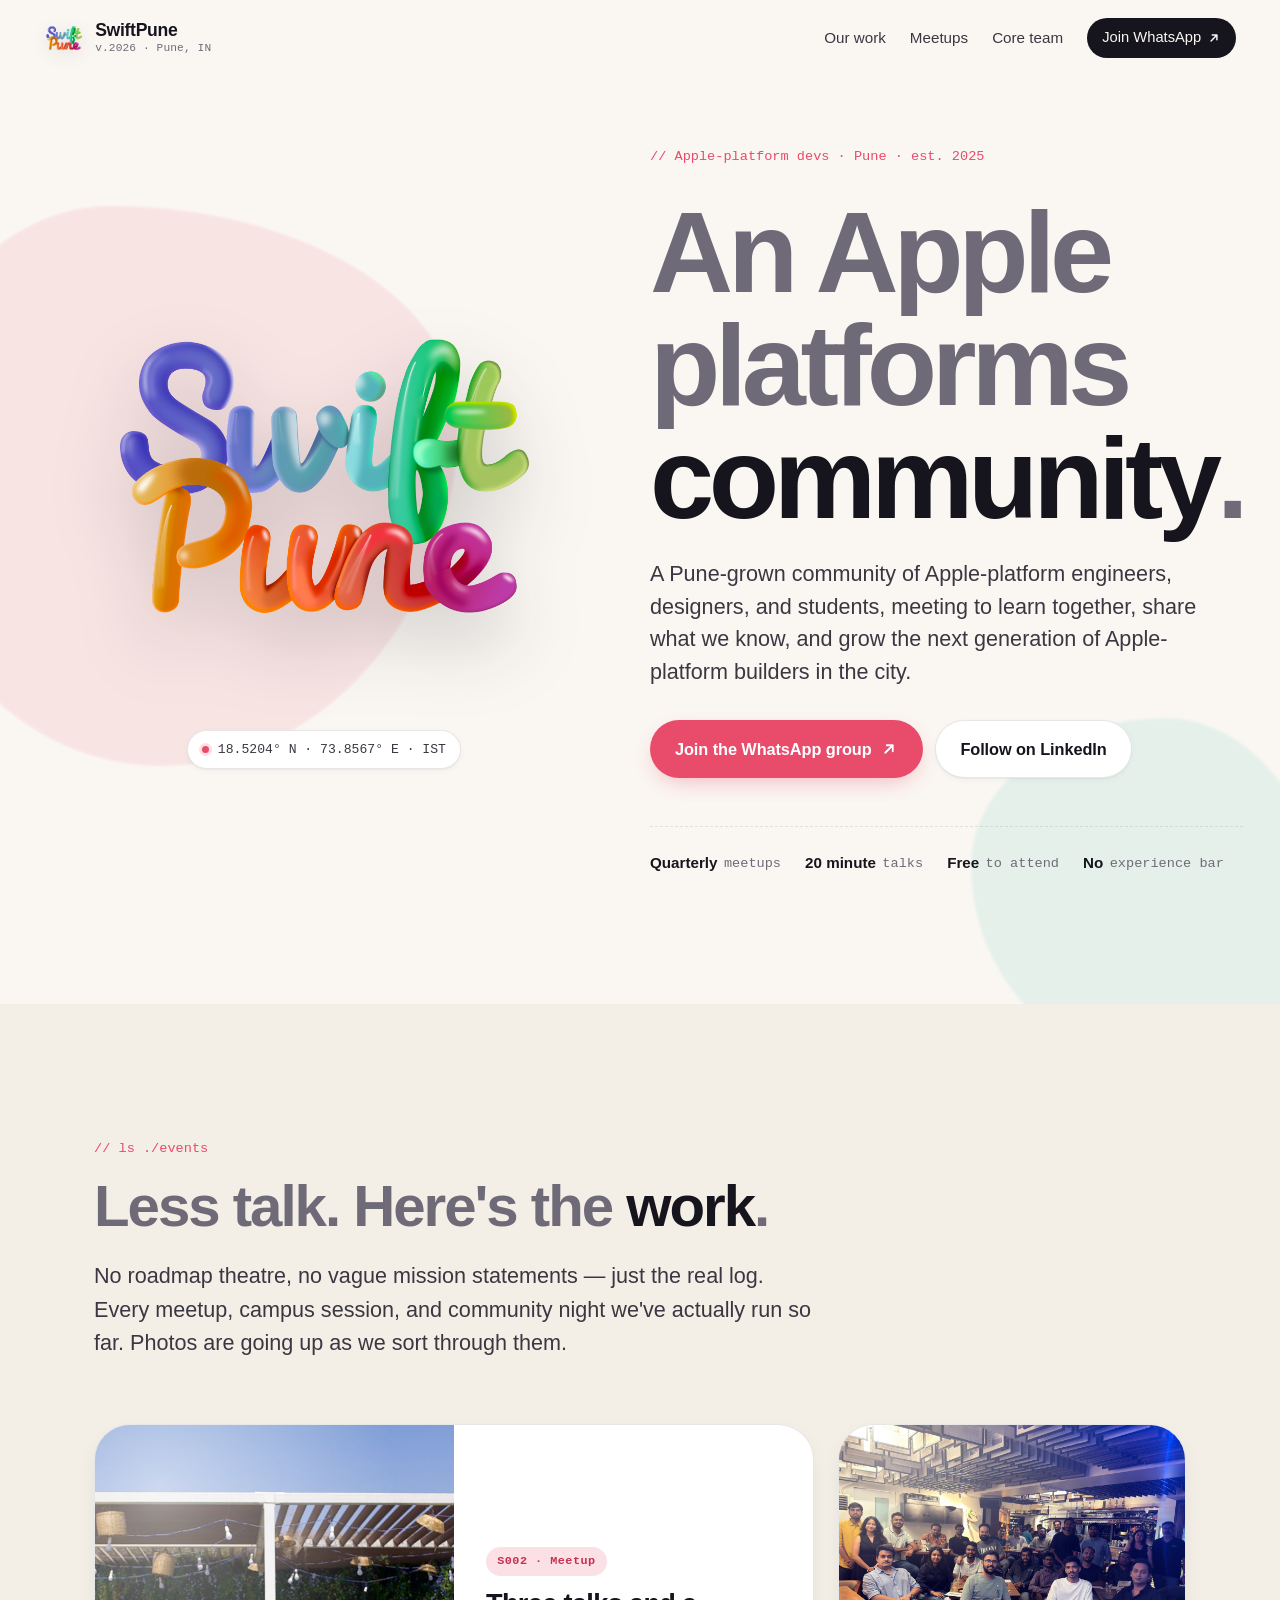
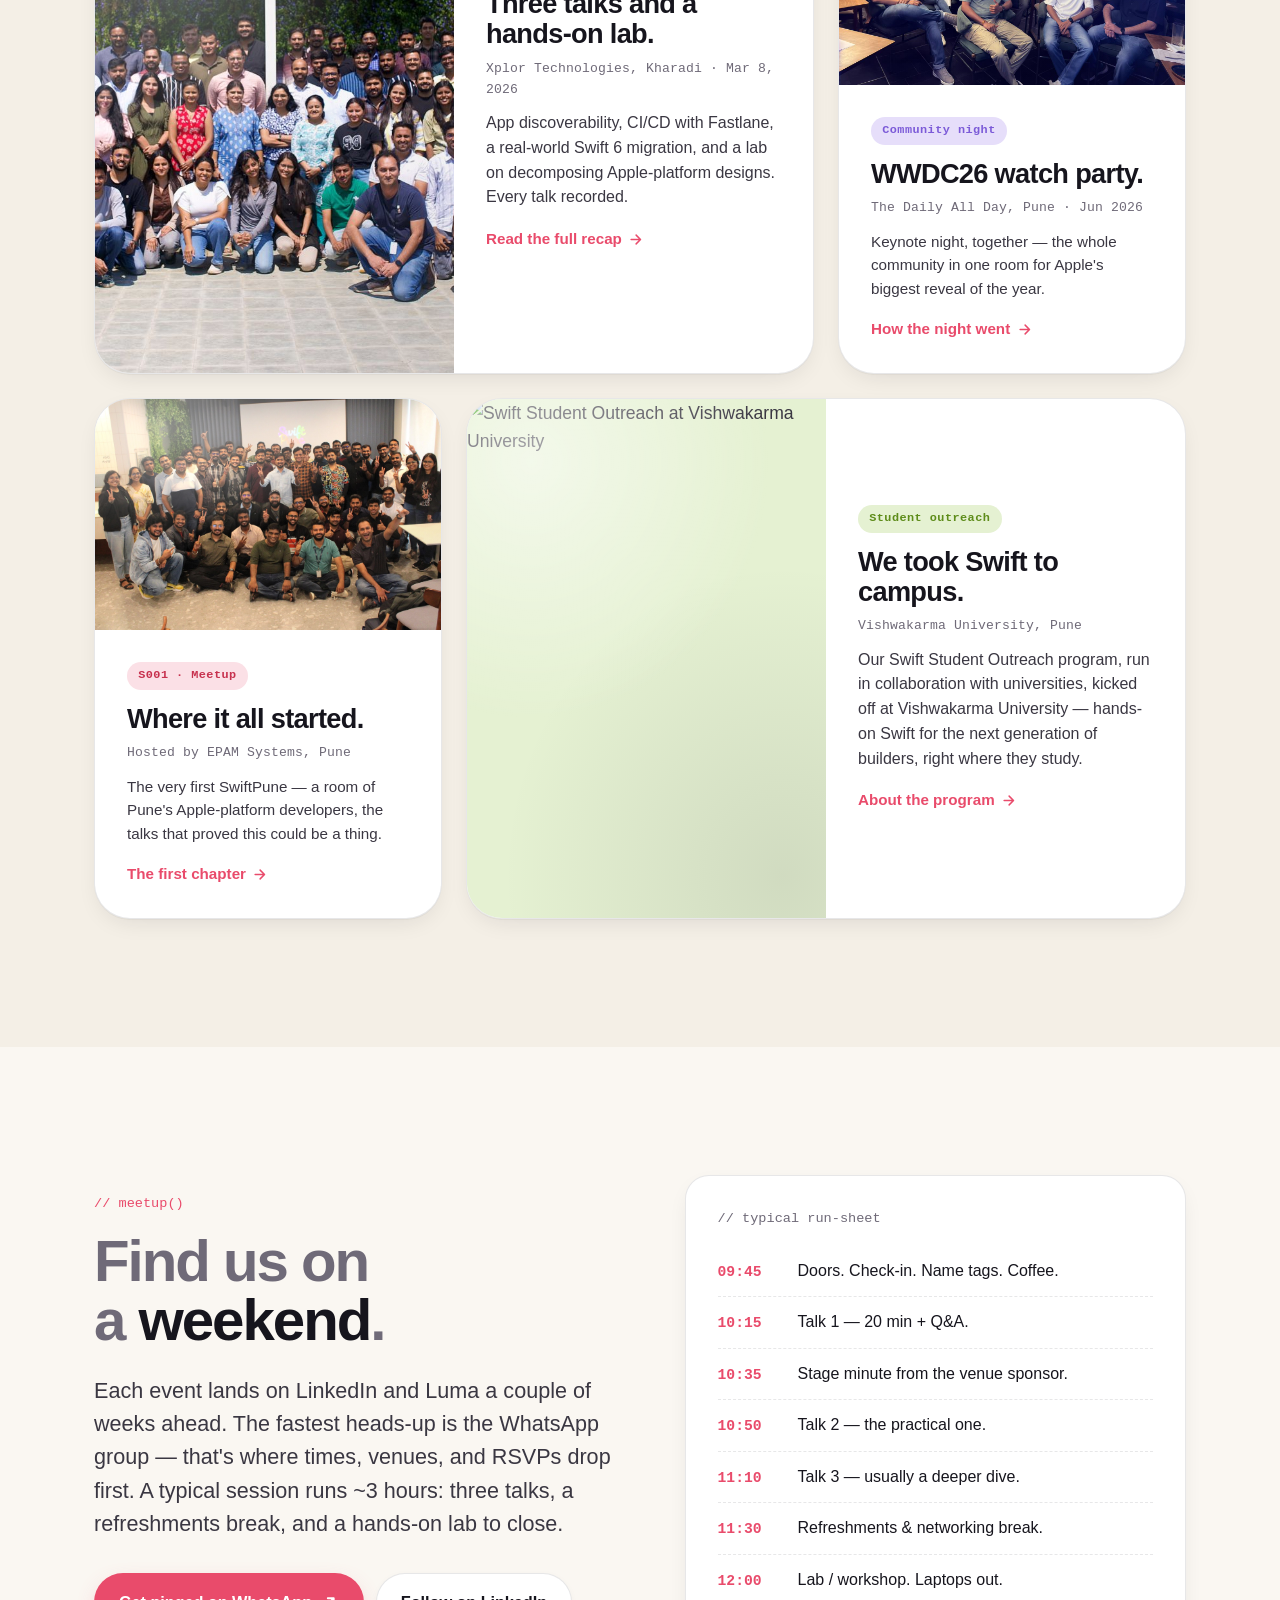
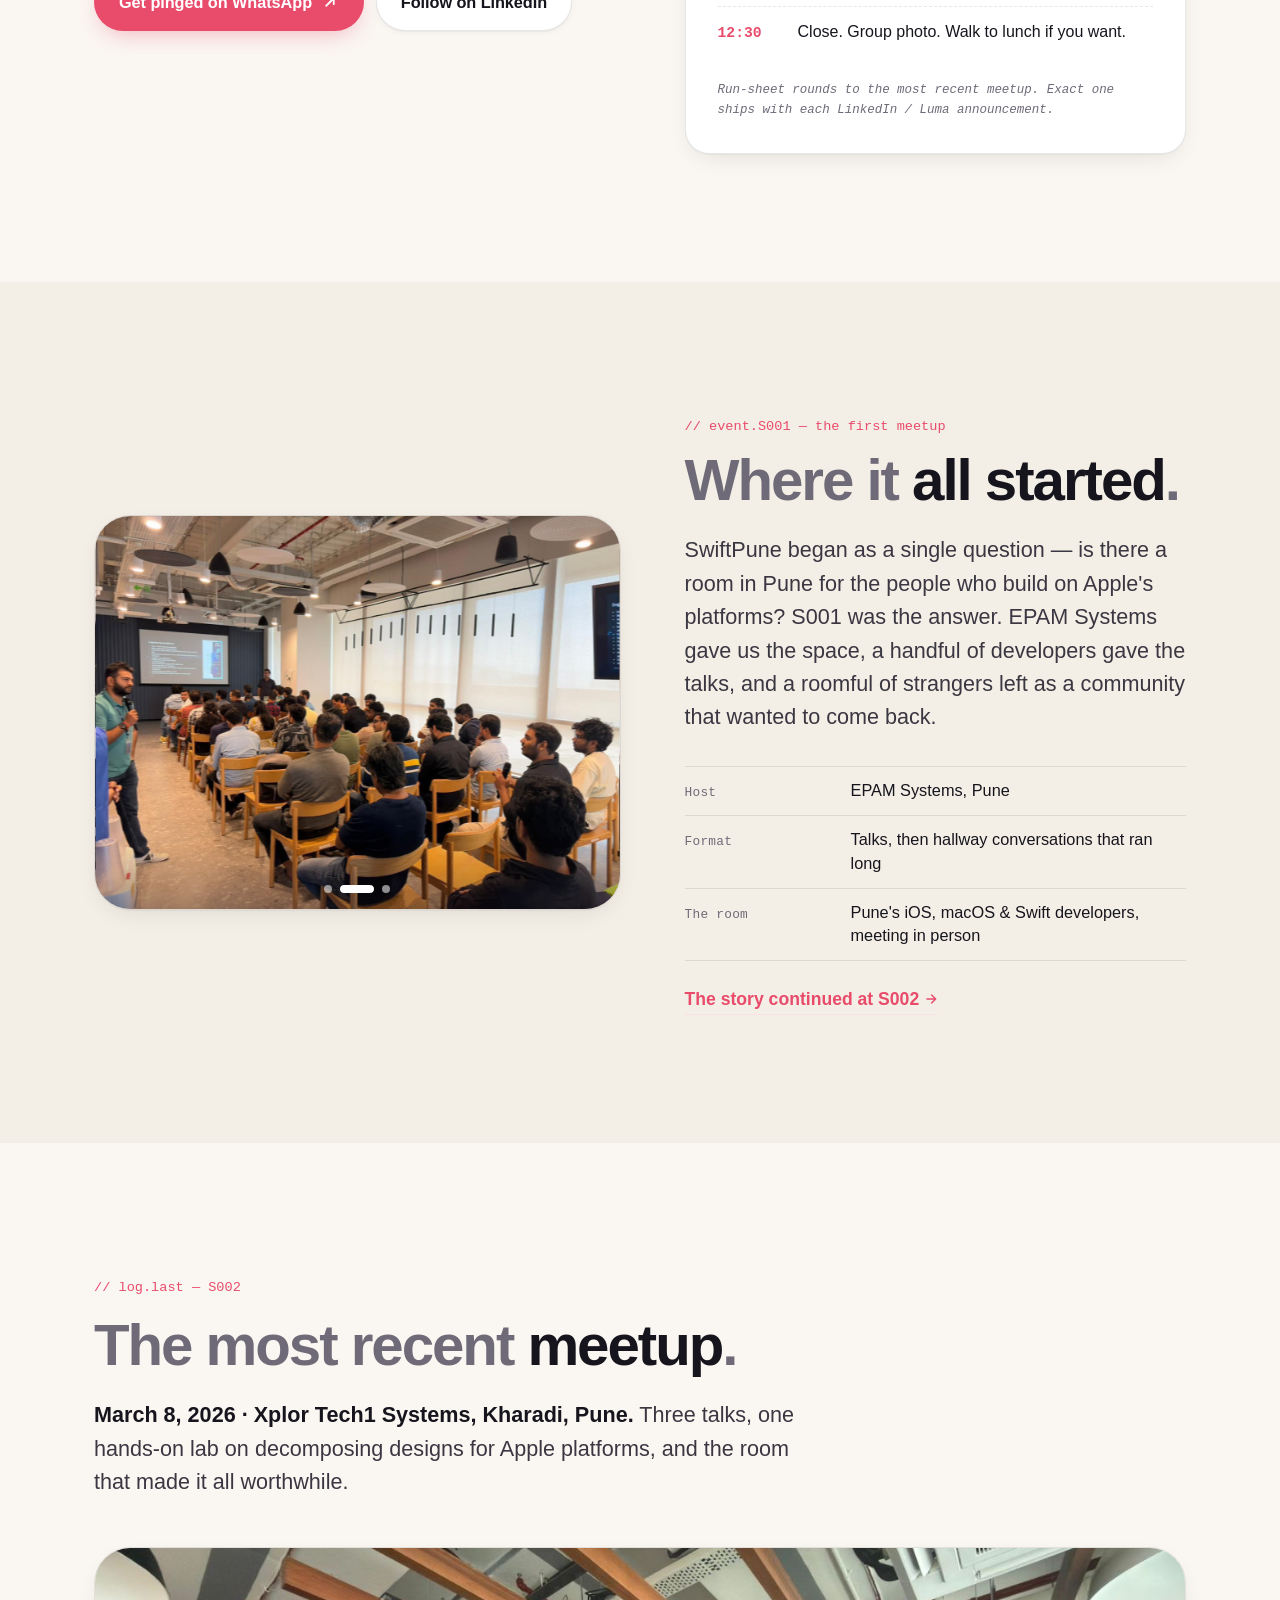
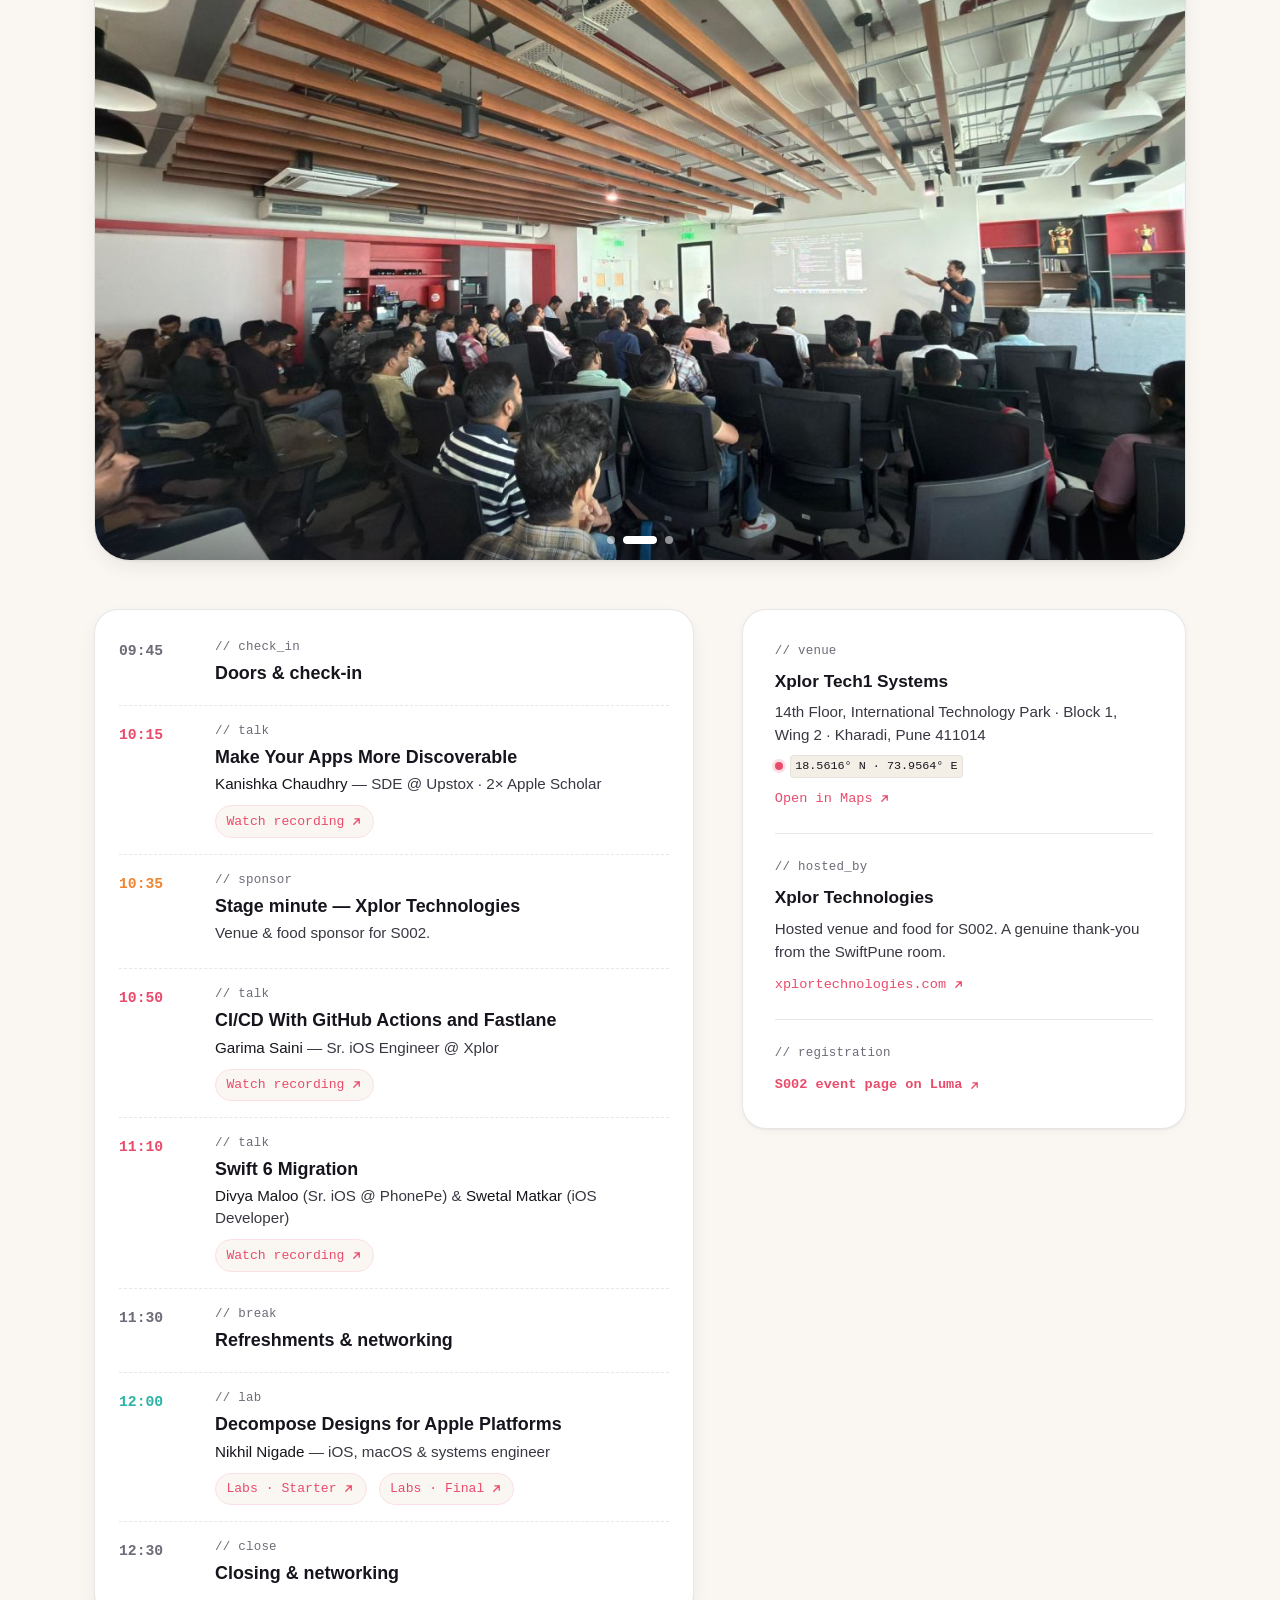
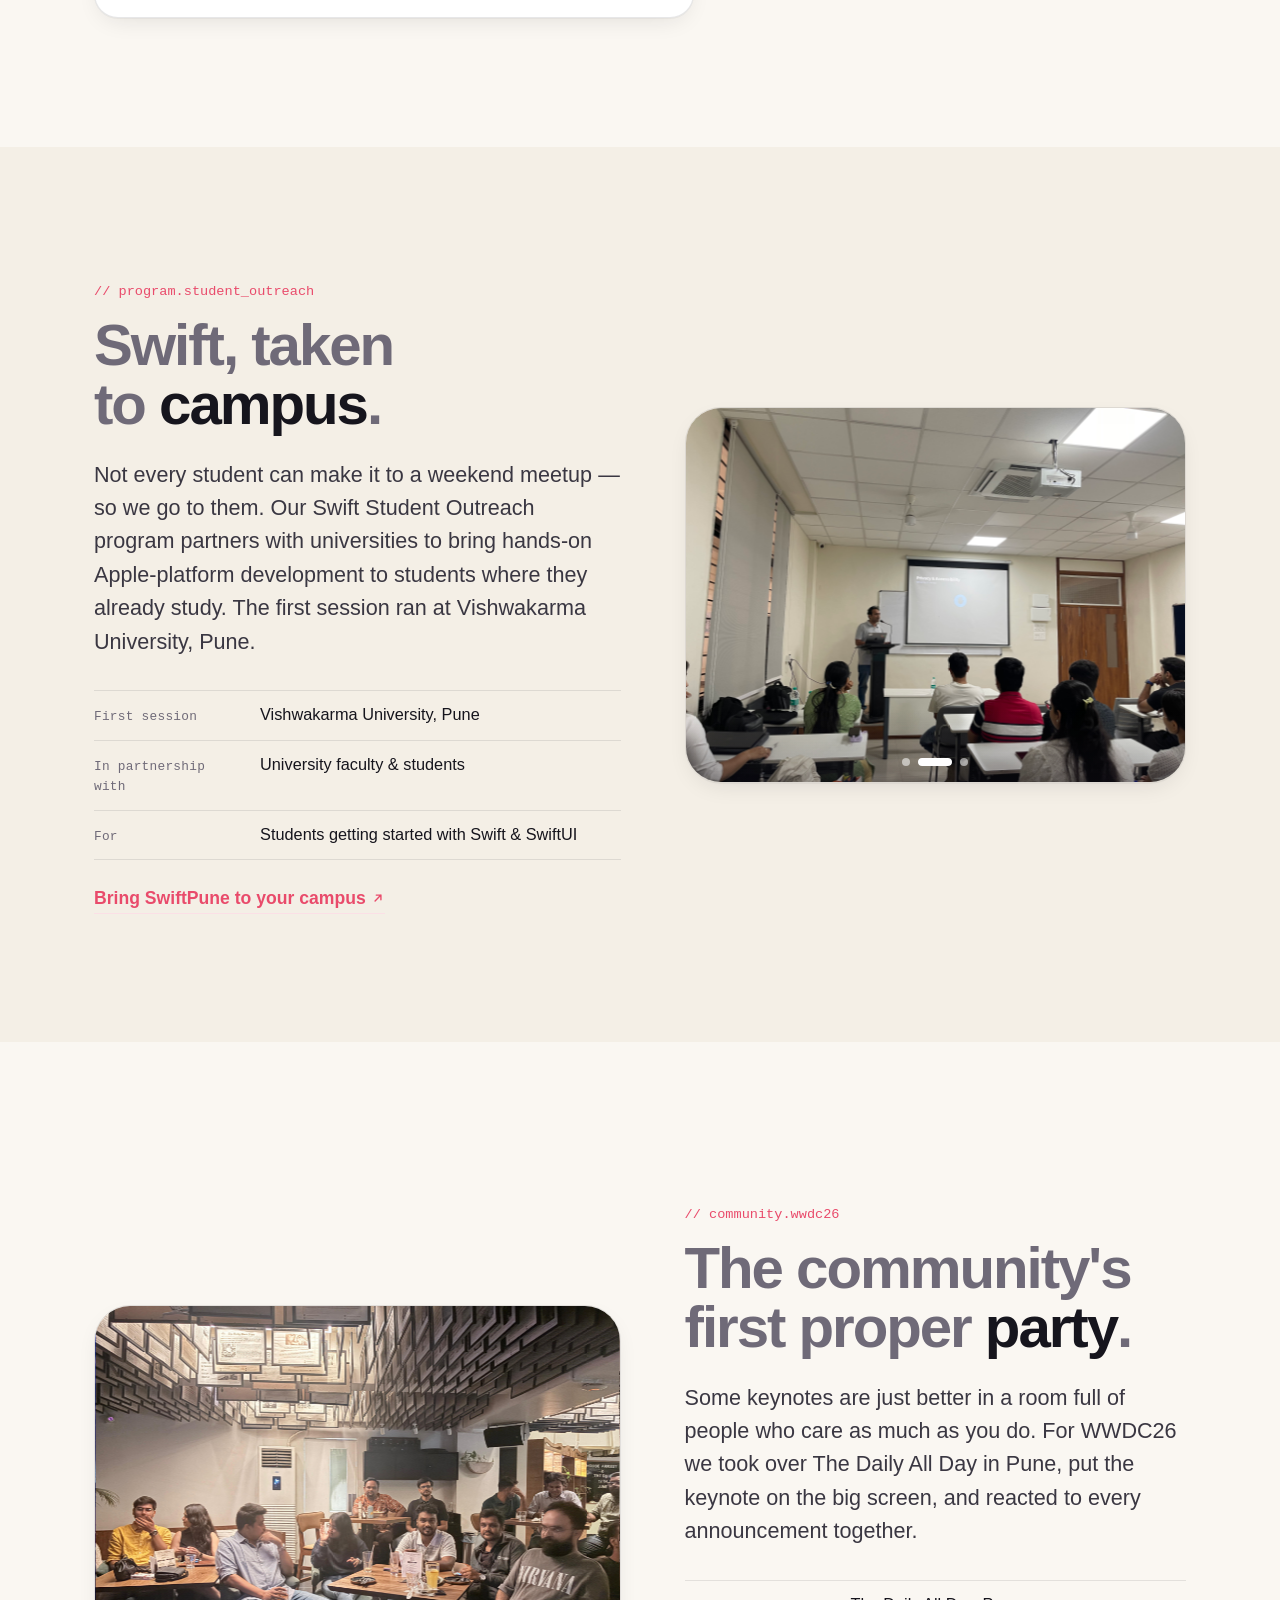
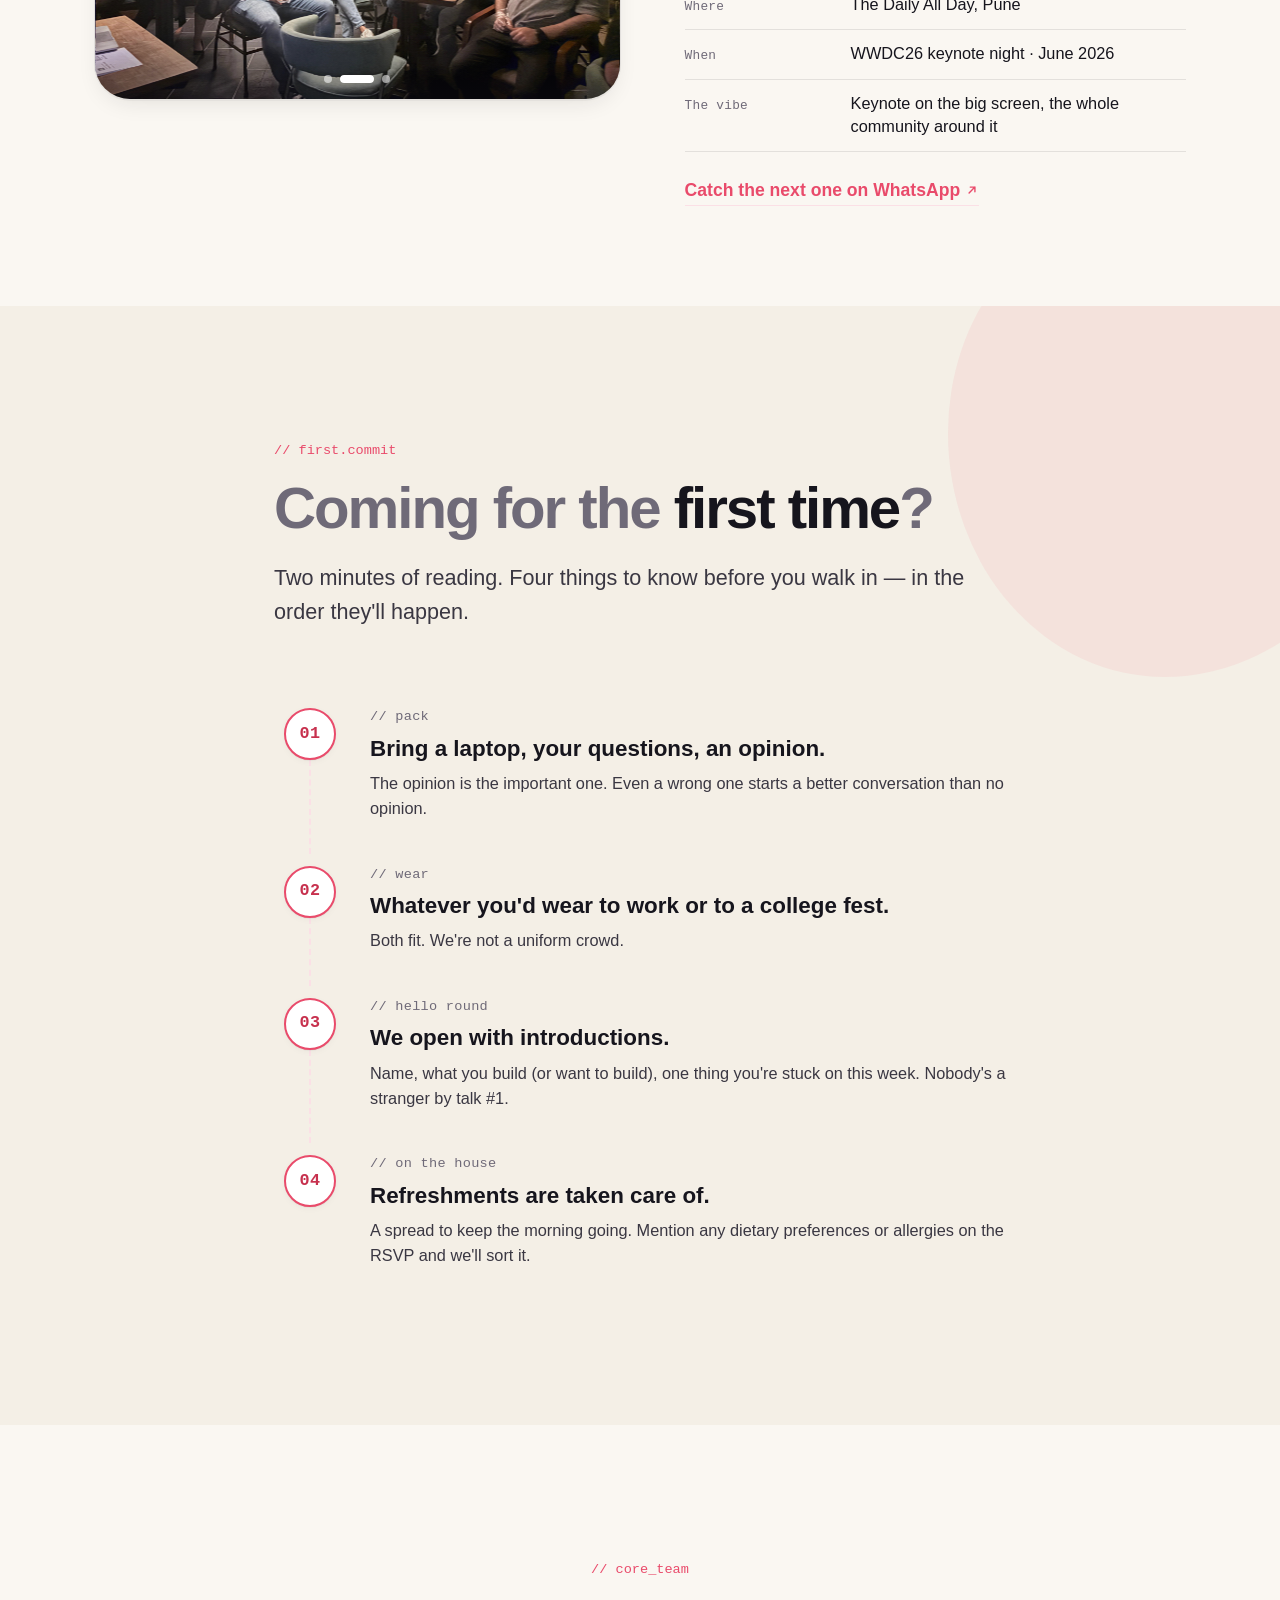
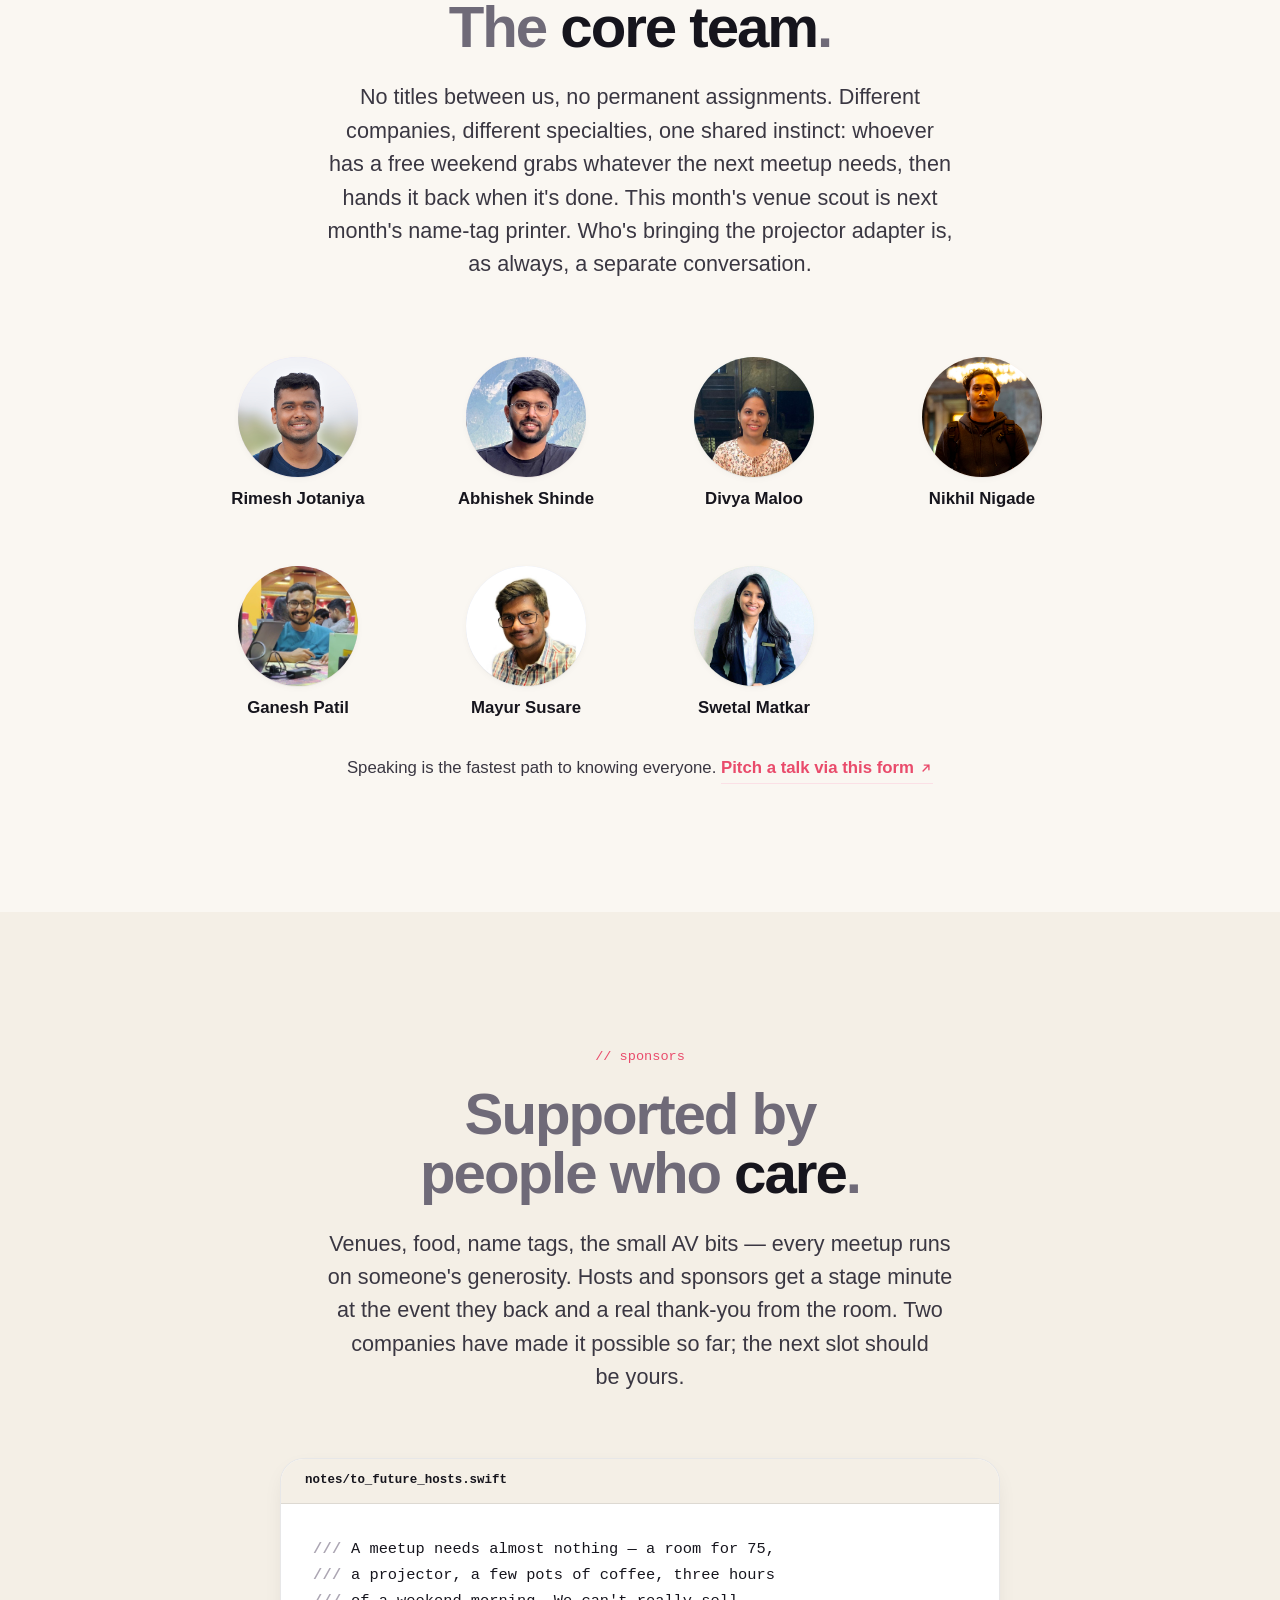
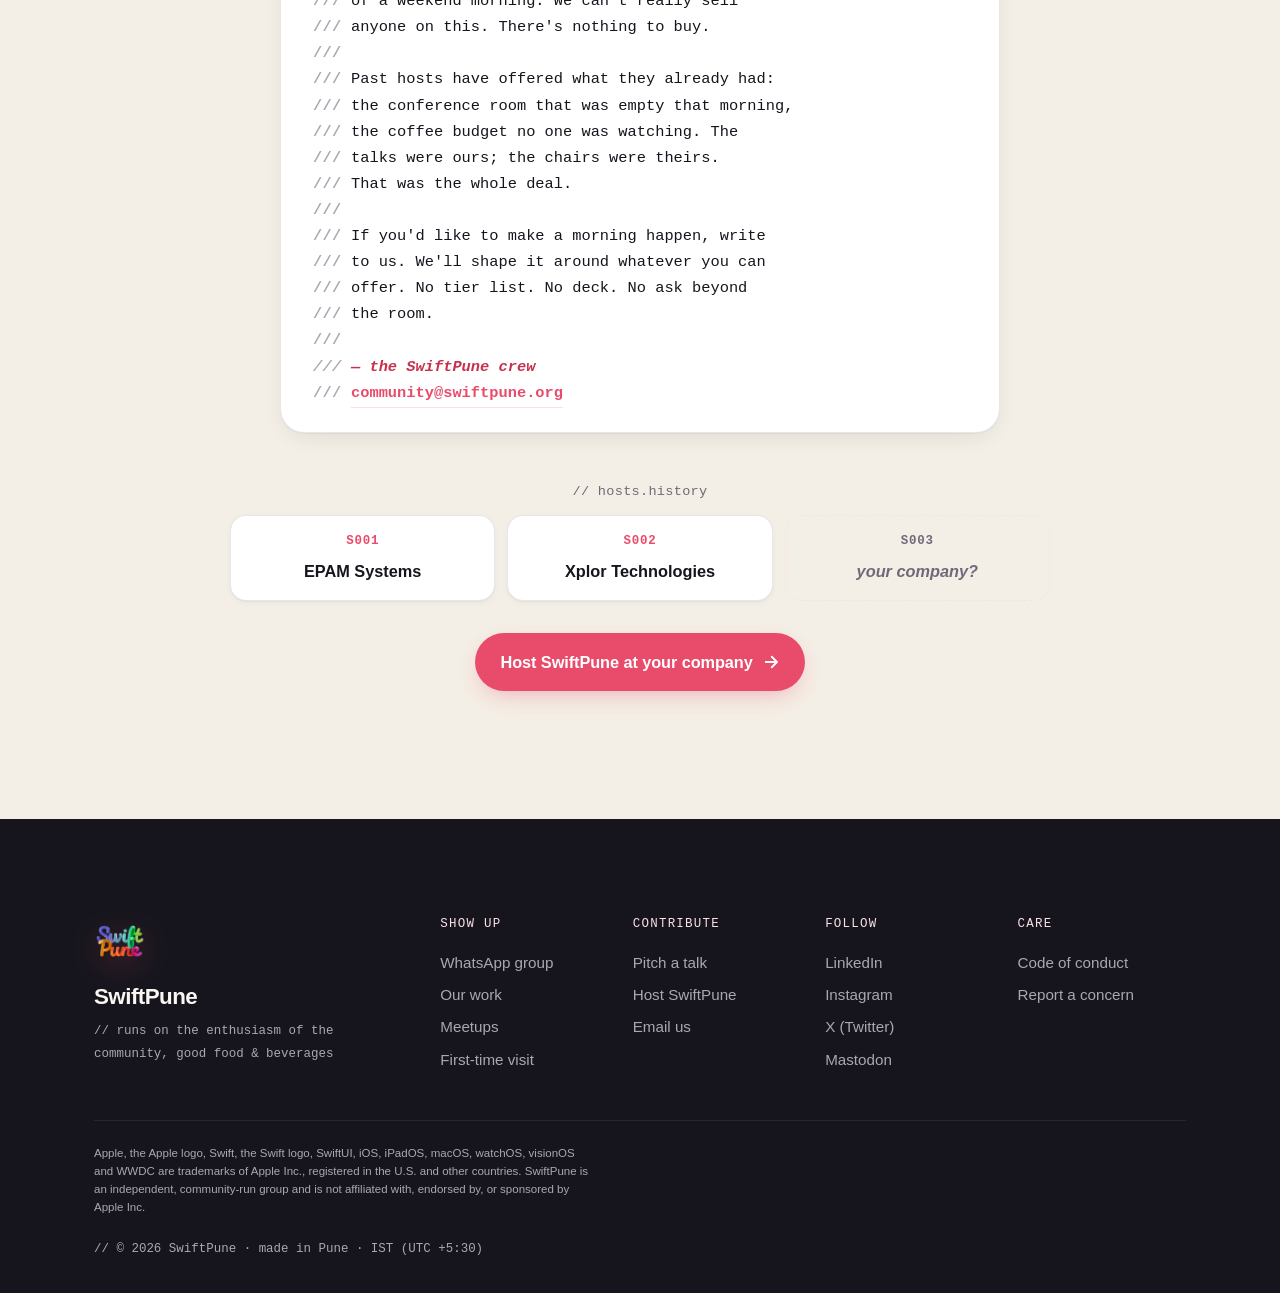
==== index.html @ b5c0cf17 "Add auto-advancing photo galleries with real event & team photos - New timed dot-nav gallery compone" ====
<!doctype html>
<html lang="en">
  <head>
    <meta charset="utf-8" />
    <script>
      if (!location.search.includes("static")) {
        document.documentElement.classList.add("js");
      }
    </script>
    <meta name="viewport" content="width=device-width, initial-scale=1, viewport-fit=cover" />
    <meta name="theme-color" content="#FAF7F2" />
    <meta name="color-scheme" content="light" />

    <title>SwiftPune — An Apple-platform developer community in Pune.</title>
    <meta
      name="description"
      content="SwiftPune is a community of iOS, macOS, visionOS, and server-side Swift developers in Pune. We meet monthly to share craft, ship better, and welcome the next generation of Apple-platform builders."
    />

    <meta property="og:type" content="website" />
    <meta property="og:title" content="SwiftPune — Apple-platform devs in Pune" />
    <meta
      property="og:description"
      content="A community of iOS, macOS, visionOS, and server-side Swift developers in Pune. Meetups, talks, a place to belong."
    />
    <meta property="og:image" content="assets/SPLogo.png" />
    <meta name="twitter:card" content="summary_large_image" />

    <link rel="icon" type="image/svg+xml" href="assets/favicon.svg" />
    <link rel="icon" type="image/png" sizes="512x512" href="assets/SPLogo.png" />
    <link rel="apple-touch-icon" href="assets/SPLogo.png" />

    <link rel="preload" as="image" href="assets/SPLogo.png" fetchpriority="high" />

    <link rel="stylesheet" href="css/reset.css" />
    <link rel="stylesheet" href="css/tokens.css" />
    <link rel="stylesheet" href="css/styles.css" />
  </head>
  <body>
    <a class="skip-link" href="#main">Skip to content</a>

    <!-- ===========================================================
         Site nav
         =========================================================== -->
    <header class="site-nav" id="siteNav" aria-label="Primary">
      <div class="site-nav__inner">
        <a class="brand" href="#top" aria-label="SwiftPune home">
          <span class="brand__mark">
            <img src="assets/SPLogo.png" alt="" width="40" height="40" />
          </span>
          <span class="brand__word">
            <span>SwiftPune</span>
            <span class="brand__meta">v.2026 · Pune, IN</span>
          </span>
        </a>

        <nav class="site-nav__links" aria-label="Sections">
          <a href="#work">Our work</a>
          <a href="#meetups">Meetups</a>
          <a href="#core-team">Core team</a>
          <a href="https://chat.whatsapp.com/FbfE8mr1aIA8Ac97EHV4yw" target="_blank" rel="noopener" class="nav-cta">
            Join WhatsApp
            <svg viewBox="0 0 24 24" width="14" height="14" fill="none" stroke="currentColor" stroke-width="2.5" stroke-linecap="round" stroke-linejoin="round" aria-hidden="true"><path d="M7 17 17 7M9 7h8v8"/></svg>
          </a>
        </nav>

        <button
          class="site-nav__toggle"
          id="navToggle"
          type="button"
          aria-expanded="false"
          aria-controls="mobileMenu"
          aria-label="Open menu"
        >
          <span></span><span></span><span></span>
        </button>
      </div>

      <div class="mobile-menu" id="mobileMenu" hidden>
        <nav aria-label="Mobile sections">
          <a href="#work">Our work</a>
          <a href="#meetups">Meetups</a>
          <a href="#recent">Last meetup</a>
          <a href="#first-time">First time?</a>
          <a href="#core-team">Core team</a>
          <a href="#sponsors">Sponsors</a>
          <a href="https://chat.whatsapp.com/FbfE8mr1aIA8Ac97EHV4yw" target="_blank" rel="noopener">WhatsApp group ↗</a>
        </nav>
      </div>
    </header>

    <main id="main">
      <!-- ===========================================================
           Hero — logo centerpiece + tech-coded headline + CTAs
           =========================================================== -->
      <section class="hero" id="top">
        <!-- Soft bubble blob behind the logo (decorative) -->
        <span class="hero__blob hero__blob--accent" aria-hidden="true"></span>
        <span class="hero__blob hero__blob--teal" aria-hidden="true"></span>

        <div class="hero__grid">
          <div class="hero__mark">
            <div class="hero__logo-wrap">
              <img
                class="hero__logo"
                src="assets/SPLogo.png"
                alt="SwiftPune"
                width="680"
                height="680"
              />
            </div>
            <p class="hero__pin">
              <span class="dot"></span>
              <code>18.5204° N · 73.8567° E · IST</code>
            </p>
          </div>

          <div class="hero__copy">
            <p class="comment-eyebrow">// Apple-platform devs · Pune · est. 2025</p>
            <h1 class="hero__title">
              An Apple platforms <span class="ink">community</span>.
            </h1>
            <p class="hero__sub">
              A Pune-grown community of Apple-platform engineers, designers,
              and students, meeting to learn together, share what we know, and
              grow the next generation of Apple-platform builders in the city.
            </p>
            <div class="hero__cta">
              <a class="btn btn--primary" href="https://chat.whatsapp.com/FbfE8mr1aIA8Ac97EHV4yw" target="_blank" rel="noopener">
                <span>Join the WhatsApp group</span>
                <svg viewBox="0 0 24 24" width="18" height="18" fill="none" stroke="currentColor" stroke-width="2.4" stroke-linecap="round" stroke-linejoin="round" aria-hidden="true"><path d="M7 17 17 7M9 7h8v8"/></svg>
              </a>
              <a class="btn btn--ghost" href="https://www.linkedin.com/company/swiftpune/" target="_blank" rel="noopener">
                <span>Follow on LinkedIn</span>
              </a>
            </div>
            <ul class="hero__meta" aria-label="At a glance">
              <li><strong>Quarterly</strong> meetups</li>
              <li><strong>20 minute</strong> talks</li>
              <li><strong>Free</strong> to attend</li>
              <li><strong>No</strong> experience bar</li>
            </ul>
          </div>
        </div>
      </section>

      <!-- ===========================================================
           Our work — the real log of what SwiftPune has actually run.
           A bento of concrete initiatives (meetups, campus outreach,
           community nights) with image-ready photo placeholders.
           =========================================================== -->
      <section class="section section--work reveal" id="work">
        <div class="container">
          <header class="section-head">
            <p class="comment-eyebrow">// ls ./events</p>
            <h2 class="display">
              Less talk. Here's the <span class="ink">work</span>.
            </h2>
            <p class="lead">
              No roadmap theatre, no vague mission statements — just the
              real log. Every meetup, campus session, and community night
              we've actually run so far. Photos are going up as we sort
              through them.
            </p>
          </header>

          <div class="work-grid">
            <!-- S002 — flagship meetup (wide feature → full recap below) -->
            <article class="work-card work-card--wide reveal-up" style="--i:0">
              <a class="work-card__link" href="#recent">
                <span class="work-card__media work-card__media--teal">
                  <img src="assets/Events/S002/01.jpeg" alt="SwiftPune S002 meetup at Xplor Technologies" loading="lazy" />
                </span>
                <span class="work-card__body">
                  <span class="work-card__tag work-card__tag--meetup">S002 · Meetup</span>
                  <span class="work-card__title">Three talks and a hands-on lab.</span>
                  <span class="work-card__meta">Xplor Technologies, Kharadi · Mar 8, 2026</span>
                  <span class="work-card__desc">
                    App discoverability, CI/CD with Fastlane, a real-world
                    Swift 6 migration, and a lab on decomposing Apple-platform
                    designs. Every talk recorded.
                  </span>
                  <span class="work-card__cta">
                    Read the full recap
                    <svg viewBox="0 0 24 24" width="15" height="15" fill="none" stroke="currentColor" stroke-width="2.4" stroke-linecap="round" stroke-linejoin="round" aria-hidden="true"><path d="M5 12h14M13 5l7 7-7 7"/></svg>
                  </span>
                </span>
              </a>
            </article>

            <!-- WWDC26 Watch Party (compact, tall → full section below) -->
            <article class="work-card work-card--tall reveal-up" style="--i:1">
              <a class="work-card__link" href="#wwdc">
                <span class="work-card__media work-card__media--violet">
                  <img src="assets/Events/watchparty/wwdc26/01.jpg" alt="SwiftPune WWDC26 watch party at The Daily All Day, Pune" loading="lazy" />
                </span>
                <span class="work-card__body">
                  <span class="work-card__tag work-card__tag--party">Community night</span>
                  <span class="work-card__title">WWDC26 watch party.</span>
                  <span class="work-card__meta">The Daily All Day, Pune · Jun 2026</span>
                  <span class="work-card__desc">
                    Keynote night, together — the whole community in one room
                    for Apple's biggest reveal of the year.
                  </span>
                  <span class="work-card__cta">
                    How the night went
                    <svg viewBox="0 0 24 24" width="15" height="15" fill="none" stroke="currentColor" stroke-width="2.4" stroke-linecap="round" stroke-linejoin="round" aria-hidden="true"><path d="M5 12h14M13 5l7 7-7 7"/></svg>
                  </span>
                </span>
              </a>
            </article>

            <!-- S001 — the first meetup (compact, tall → full section below) -->
            <article class="work-card work-card--tall reveal-up" style="--i:2">
              <a class="work-card__link" href="#s001">
                <span class="work-card__media work-card__media--coral">
                  <img src="assets/Events/S001/01.jpeg" alt="SwiftPune's first meetup, S001" loading="lazy" />
                </span>
                <span class="work-card__body">
                  <span class="work-card__tag work-card__tag--meetup">S001 · Meetup</span>
                  <span class="work-card__title">Where it all started.</span>
                  <span class="work-card__meta">Hosted by EPAM Systems, Pune</span>
                  <span class="work-card__desc">
                    The very first SwiftPune — a room of Pune's Apple-platform
                    developers, the talks that proved this could be a thing.
                  </span>
                  <span class="work-card__cta">
                    The first chapter
                    <svg viewBox="0 0 24 24" width="15" height="15" fill="none" stroke="currentColor" stroke-width="2.4" stroke-linecap="round" stroke-linejoin="round" aria-hidden="true"><path d="M5 12h14M13 5l7 7-7 7"/></svg>
                  </span>
                </span>
              </a>
            </article>

            <!-- Swift Student Outreach — Vishwakarma University (wide feature) -->
            <article class="work-card work-card--wide reveal-up" style="--i:3">
              <a class="work-card__link" href="#outreach">
                <span class="work-card__media work-card__media--green">
                  <img src="assets/Events/student-outreach/vu-april-2026/01.jpeg" alt="Swift Student Outreach at Vishwakarma University" loading="lazy" />
                </span>
                <span class="work-card__body">
                  <span class="work-card__tag work-card__tag--outreach">Student outreach</span>
                  <span class="work-card__title">We took Swift to campus.</span>
                  <span class="work-card__meta">Vishwakarma University, Pune</span>
                  <span class="work-card__desc">
                    Our Swift Student Outreach program, run in collaboration
                    with universities, kicked off at Vishwakarma University —
                    hands-on Swift for the next generation of builders, right
                    where they study.
                  </span>
                  <span class="work-card__cta">
                    About the program
                    <svg viewBox="0 0 24 24" width="15" height="15" fill="none" stroke="currentColor" stroke-width="2.4" stroke-linecap="round" stroke-linejoin="round" aria-hidden="true"><path d="M5 12h14M13 5l7 7-7 7"/></svg>
                  </span>
                </span>
              </a>
            </article>
          </div>
        </div>
      </section>

      <!-- ===========================================================
           Meetups — when, where, RSVP
           =========================================================== -->
      <section class="section section--meetups reveal" id="meetups">
        <div class="container">
          <div class="meetups">
            <div class="meetups__copy">
              <p class="comment-eyebrow">// meetup()</p>
              <h2 class="display">
                Find us on a <span class="ink">weekend</span>.
              </h2>
              <p class="lead">
                Each event lands on LinkedIn and Luma a couple of weeks
                ahead. The fastest heads-up is the WhatsApp group — that's
                where times, venues, and RSVPs drop first. A typical session
                runs ~3 hours: three talks, a refreshments break, and a
                hands-on lab to close.
              </p>
              <div class="meetups__cta">
                <a class="btn btn--primary" href="https://chat.whatsapp.com/FbfE8mr1aIA8Ac97EHV4yw" target="_blank" rel="noopener">
                  <span>Get pinged on WhatsApp</span>
                  <svg viewBox="0 0 24 24" width="18" height="18" fill="none" stroke="currentColor" stroke-width="2.4" stroke-linecap="round" stroke-linejoin="round" aria-hidden="true"><path d="M7 17 17 7M9 7h8v8"/></svg>
                </a>
                <a class="btn btn--ghost" href="https://www.linkedin.com/company/swiftpune/" target="_blank" rel="noopener">
                  <span>Follow on LinkedIn</span>
                </a>
              </div>
            </div>

            <aside class="meetups__card" aria-label="What a meetup looks like">
              <p class="meetups__card-eyebrow">// typical run-sheet</p>
              <ol class="run-sheet">
                <li>
                  <span class="run-sheet__time">09:45</span>
                  <span class="run-sheet__body">Doors. Check-in. Name tags. Coffee.</span>
                </li>
                <li>
                  <span class="run-sheet__time">10:15</span>
                  <span class="run-sheet__body">Talk 1 — 20 min + Q&amp;A.</span>
                </li>
                <li>
                  <span class="run-sheet__time">10:35</span>
                  <span class="run-sheet__body">Stage minute from the venue sponsor.</span>
                </li>
                <li>
                  <span class="run-sheet__time">10:50</span>
                  <span class="run-sheet__body">Talk 2 — the practical one.</span>
                </li>
                <li>
                  <span class="run-sheet__time">11:10</span>
                  <span class="run-sheet__body">Talk 3 — usually a deeper dive.</span>
                </li>
                <li>
                  <span class="run-sheet__time">11:30</span>
                  <span class="run-sheet__body">Refreshments &amp; networking break.</span>
                </li>
                <li>
                  <span class="run-sheet__time">12:00</span>
                  <span class="run-sheet__body">Lab / workshop. Laptops out.</span>
                </li>
                <li>
                  <span class="run-sheet__time">12:30</span>
                  <span class="run-sheet__body">Close. Group photo. Walk to lunch if you want.</span>
                </li>
              </ol>
              <p class="meetups__fineprint">
                Run-sheet rounds to the most recent meetup. Exact one ships
                with each LinkedIn / Luma announcement.
              </p>
            </aside>
          </div>
        </div>
      </section>

      <!-- ===========================================================
           S001 — the first meetup, its own feature section
           =========================================================== -->
      <section class="section section--initiative section--s001 reveal" id="s001">
        <div class="container">
          <div class="initiative">
            <div class="initiative__media">
              <div class="gallery" data-gallery>
                <div class="gallery__track">
                  <figure class="gallery__slide"><img src="assets/Events/S001/01.jpeg" alt="SwiftPune's first meetup, S001 — photo 1" loading="lazy" /></figure>
                  <figure class="gallery__slide"><img src="assets/Events/S001/02.jpeg" alt="SwiftPune's first meetup, S001 — photo 2" loading="lazy" /></figure>
                  <figure class="gallery__slide"><img src="assets/Events/S001/03.jpeg" alt="SwiftPune's first meetup, S001 — photo 3" loading="lazy" /></figure>
                </div>
                <span class="gallery__scrim" aria-hidden="true"></span>
                <div class="gallery__dots" role="group" aria-label="S001 photos">
                  <button class="gallery__dot is-active" type="button" aria-label="Show photo 1 of 3"><span class="gallery__dot-fill"></span></button>
                  <button class="gallery__dot" type="button" aria-label="Show photo 2 of 3"><span class="gallery__dot-fill"></span></button>
                  <button class="gallery__dot" type="button" aria-label="Show photo 3 of 3"><span class="gallery__dot-fill"></span></button>
                </div>
              </div>
            </div>
            <div class="initiative__copy">
              <p class="comment-eyebrow">// event.S001 — the first meetup</p>
              <h2 class="display">
                Where it <span class="ink">all started</span>.
              </h2>
              <p class="lead">
                SwiftPune began as a single question — is there a room in Pune
                for the people who build on Apple's platforms? S001 was the
                answer. EPAM Systems gave us the space, a handful of developers
                gave the talks, and a roomful of strangers left as a community
                that wanted to come back.
              </p>
              <ul class="initiative__facts">
                <li>
                  <span class="initiative__fact-k">Host</span>
                  <span class="initiative__fact-v">EPAM Systems, Pune</span>
                </li>
                <li>
                  <span class="initiative__fact-k">Format</span>
                  <span class="initiative__fact-v">Talks, then hallway conversations that ran long</span>
                </li>
                <li>
                  <span class="initiative__fact-k">The room</span>
                  <span class="initiative__fact-v">Pune's iOS, macOS &amp; Swift developers, meeting in person</span>
                </li>
              </ul>
              <p class="initiative__note">
                <a class="link" href="#recent">
                  The story continued at S002
                  <svg viewBox="0 0 24 24" width="14" height="14" fill="none" stroke="currentColor" stroke-width="2.4" stroke-linecap="round" stroke-linejoin="round" aria-hidden="true"><path d="M5 12h14M13 5l7 7-7 7"/></svg>
                </a>
              </p>
            </div>
          </div>
        </div>
      </section>

      <!-- ===========================================================
           Recent meetup — S002 recap (the actual most recent event)
           =========================================================== -->
      <section class="section section--recent reveal" id="recent">
        <div class="container">
          <header class="section-head">
            <p class="comment-eyebrow">// log.last — S002</p>
            <h2 class="display">
              The most recent <span class="ink">meetup</span>.
            </h2>
            <p class="lead">
              <strong>March 8, 2026 · Xplor Tech1 Systems, Kharadi, Pune.</strong>
              Three talks, one hands-on lab on decomposing designs for
              Apple platforms, and the room that made it all worthwhile.
            </p>
          </header>

          <div class="recap__gallery">
            <div class="gallery" data-gallery>
              <div class="gallery__track">
                <figure class="gallery__slide"><img src="assets/Events/S002/01.jpeg" alt="SwiftPune S002 meetup at Xplor Technologies — photo 1" loading="lazy" /></figure>
                <figure class="gallery__slide"><img src="assets/Events/S002/02.jpeg" alt="SwiftPune S002 meetup at Xplor Technologies — photo 2" loading="lazy" /></figure>
                <figure class="gallery__slide"><img src="assets/Events/S002/03.jpeg" alt="SwiftPune S002 meetup at Xplor Technologies — photo 3" loading="lazy" /></figure>
              </div>
              <span class="gallery__scrim" aria-hidden="true"></span>
              <div class="gallery__dots" role="group" aria-label="S002 photos">
                <button class="gallery__dot is-active" type="button" aria-label="Show photo 1 of 3"><span class="gallery__dot-fill"></span></button>
                <button class="gallery__dot" type="button" aria-label="Show photo 2 of 3"><span class="gallery__dot-fill"></span></button>
                <button class="gallery__dot" type="button" aria-label="Show photo 3 of 3"><span class="gallery__dot-fill"></span></button>
              </div>
            </div>
          </div>

          <div class="recap">
            <ol class="recap__agenda" aria-label="S002 agenda">
              <li class="recap__row recap__row--check">
                <span class="recap__time">09:45</span>
                <div class="recap__body">
                  <p class="recap__type">// check_in</p>
                  <h3 class="recap__title">Doors &amp; check-in</h3>
                </div>
              </li>

              <li class="recap__row recap__row--talk">
                <span class="recap__time">10:15</span>
                <div class="recap__body">
                  <p class="recap__type">// talk</p>
                  <h3 class="recap__title">Make Your Apps More Discoverable</h3>
                  <p class="recap__by">
                    <a href="https://www.linkedin.com/in/kanishka-c/" target="_blank" rel="noopener">Kanishka Chaudhry</a>
                    — SDE @ Upstox · 2× Apple Scholar
                  </p>
                  <a class="recap__link" href="https://www.youtube.com/watch?v=rjuUAT50alc" target="_blank" rel="noopener">
                    Watch recording
                    <svg viewBox="0 0 24 24" width="13" height="13" fill="none" stroke="currentColor" stroke-width="2.4" stroke-linecap="round" stroke-linejoin="round" aria-hidden="true"><path d="M7 17 17 7M9 7h8v8"/></svg>
                  </a>
                </div>
              </li>

              <li class="recap__row recap__row--sponsor">
                <span class="recap__time">10:35</span>
                <div class="recap__body">
                  <p class="recap__type">// sponsor</p>
                  <h3 class="recap__title">Stage minute — Xplor Technologies</h3>
                  <p class="recap__by">Venue &amp; food sponsor for S002.</p>
                </div>
              </li>

              <li class="recap__row recap__row--talk">
                <span class="recap__time">10:50</span>
                <div class="recap__body">
                  <p class="recap__type">// talk</p>
                  <h3 class="recap__title">CI/CD With GitHub Actions and Fastlane</h3>
                  <p class="recap__by">
                    <a href="https://www.linkedin.com/in/garimasaini0/" target="_blank" rel="noopener">Garima Saini</a>
                    — Sr. iOS Engineer @ Xplor
                  </p>
                  <a class="recap__link" href="https://www.youtube.com/watch?v=QNa4UO-9G1w" target="_blank" rel="noopener">
                    Watch recording
                    <svg viewBox="0 0 24 24" width="13" height="13" fill="none" stroke="currentColor" stroke-width="2.4" stroke-linecap="round" stroke-linejoin="round" aria-hidden="true"><path d="M7 17 17 7M9 7h8v8"/></svg>
                  </a>
                </div>
              </li>

              <li class="recap__row recap__row--talk">
                <span class="recap__time">11:10</span>
                <div class="recap__body">
                  <p class="recap__type">// talk</p>
                  <h3 class="recap__title">Swift 6 Migration</h3>
                  <p class="recap__by">
                    <a href="https://www.linkedin.com/in/divya-maloo-72629284/" target="_blank" rel="noopener">Divya Maloo</a>
                    (Sr. iOS @ PhonePe) &amp;
                    <a href="https://www.linkedin.com/in/swetal-matkar-73a836204/" target="_blank" rel="noopener">Swetal Matkar</a>
                    (iOS Developer)
                  </p>
                  <a class="recap__link" href="https://www.youtube.com/watch?v=LWGDs-tR6_o" target="_blank" rel="noopener">
                    Watch recording
                    <svg viewBox="0 0 24 24" width="13" height="13" fill="none" stroke="currentColor" stroke-width="2.4" stroke-linecap="round" stroke-linejoin="round" aria-hidden="true"><path d="M7 17 17 7M9 7h8v8"/></svg>
                  </a>
                </div>
              </li>

              <li class="recap__row recap__row--break">
                <span class="recap__time">11:30</span>
                <div class="recap__body">
                  <p class="recap__type">// break</p>
                  <h3 class="recap__title">Refreshments &amp; networking</h3>
                </div>
              </li>

              <li class="recap__row recap__row--lab">
                <span class="recap__time">12:00</span>
                <div class="recap__body">
                  <p class="recap__type">// lab</p>
                  <h3 class="recap__title">Decompose Designs for Apple Platforms</h3>
                  <p class="recap__by">
                    <a href="https://www.linkedin.com/in/nikhil-nigade-4a395b358/" target="_blank" rel="noopener">Nikhil Nigade</a>
                    — iOS, macOS &amp; systems engineer
                  </p>
                  <div class="recap__repos">
                    <a class="recap__link" href="https://github.com/dezinezync/SwiftPuneS002-Labs-Starter" target="_blank" rel="noopener">
                      Labs · Starter
                      <svg viewBox="0 0 24 24" width="13" height="13" fill="none" stroke="currentColor" stroke-width="2.4" stroke-linecap="round" stroke-linejoin="round" aria-hidden="true"><path d="M7 17 17 7M9 7h8v8"/></svg>
                    </a>
                    <a class="recap__link" href="https://github.com/dezinezync/SwiftPuneS002-Labs-Final" target="_blank" rel="noopener">
                      Labs · Final
                      <svg viewBox="0 0 24 24" width="13" height="13" fill="none" stroke="currentColor" stroke-width="2.4" stroke-linecap="round" stroke-linejoin="round" aria-hidden="true"><path d="M7 17 17 7M9 7h8v8"/></svg>
                    </a>
                  </div>
                </div>
              </li>

              <li class="recap__row recap__row--close">
                <span class="recap__time">12:30</span>
                <div class="recap__body">
                  <p class="recap__type">// close</p>
                  <h3 class="recap__title">Closing &amp; networking</h3>
                </div>
              </li>
            </ol>

            <aside class="recap__meta" aria-label="Venue and partners">
              <div class="recap__meta-block">
                <p class="recap__meta-eyebrow">// venue</p>
                <p class="recap__meta-title">Xplor Tech1 Systems</p>
                <p class="recap__meta-body">
                  14th Floor, International Technology Park · Block 1,
                  Wing 2 · Kharadi, Pune 411014
                </p>
                <p class="recap__meta-pin">
                  <span class="dot"></span>
                  <code>18.5616° N · 73.9564° E</code>
                </p>
                <a class="recap__meta-link" href="https://www.google.com/maps/place/Xplor+Tech1+Systems+Private+Limited/@18.5616118,73.9564067,17z/data=!3m1!4b1!4m6!3m5!1s0x3bc2c34f6c6895e3:0xf4a5781b456b38a3!8m2!3d18.5616118!4d73.9564067!16s%2Fg%2F11vc7hlg62" target="_blank" rel="noopener">
                  Open in Maps
                  <svg viewBox="0 0 24 24" width="13" height="13" fill="none" stroke="currentColor" stroke-width="2.4" stroke-linecap="round" stroke-linejoin="round" aria-hidden="true"><path d="M7 17 17 7M9 7h8v8"/></svg>
                </a>
              </div>

              <div class="recap__meta-divider" aria-hidden="true"></div>

              <div class="recap__meta-block">
                <p class="recap__meta-eyebrow">// hosted_by</p>
                <p class="recap__meta-title">Xplor Technologies</p>
                <p class="recap__meta-body">
                  Hosted venue and food for S002. A genuine thank-you from
                  the SwiftPune room.
                </p>
                <a class="recap__meta-link" href="https://www.xplortechnologies.com" target="_blank" rel="noopener">
                  xplortechnologies.com
                  <svg viewBox="0 0 24 24" width="13" height="13" fill="none" stroke="currentColor" stroke-width="2.4" stroke-linecap="round" stroke-linejoin="round" aria-hidden="true"><path d="M7 17 17 7M9 7h8v8"/></svg>
                </a>
              </div>

              <div class="recap__meta-divider" aria-hidden="true"></div>

              <div class="recap__meta-block">
                <p class="recap__meta-eyebrow">// registration</p>
                <a class="recap__meta-link recap__meta-link--strong" href="https://luma.com/1jb79fac" target="_blank" rel="noopener">
                  S002 event page on Luma
                  <svg viewBox="0 0 24 24" width="13" height="13" fill="none" stroke="currentColor" stroke-width="2.4" stroke-linecap="round" stroke-linejoin="round" aria-hidden="true"><path d="M7 17 17 7M9 7h8v8"/></svg>
                </a>
              </div>
            </aside>
          </div>
        </div>
      </section>

      <!-- ===========================================================
           Swift Student Outreach — Vishwakarma University, its own section
           =========================================================== -->
      <section class="section section--initiative section--outreach reveal" id="outreach">
        <div class="container">
          <div class="initiative initiative--flip">
            <div class="initiative__media">
              <div class="gallery" data-gallery>
                <div class="gallery__track">
                  <figure class="gallery__slide"><img src="assets/Events/student-outreach/vu-april-2026/01.jpeg" alt="Swift Student Outreach at Vishwakarma University — photo 1" loading="lazy" /></figure>
                  <figure class="gallery__slide"><img src="assets/Events/student-outreach/vu-april-2026/02.jpeg" alt="Swift Student Outreach at Vishwakarma University — photo 2" loading="lazy" /></figure>
                  <figure class="gallery__slide"><img src="assets/Events/student-outreach/vu-april-2026/03.jpeg" alt="Swift Student Outreach at Vishwakarma University — photo 3" loading="lazy" /></figure>
                </div>
                <span class="gallery__scrim" aria-hidden="true"></span>
                <div class="gallery__dots" role="group" aria-label="Student outreach photos">
                  <button class="gallery__dot is-active" type="button" aria-label="Show photo 1 of 3"><span class="gallery__dot-fill"></span></button>
                  <button class="gallery__dot" type="button" aria-label="Show photo 2 of 3"><span class="gallery__dot-fill"></span></button>
                  <button class="gallery__dot" type="button" aria-label="Show photo 3 of 3"><span class="gallery__dot-fill"></span></button>
                </div>
              </div>
            </div>
            <div class="initiative__copy">
              <p class="comment-eyebrow">// program.student_outreach</p>
              <h2 class="display">
                Swift, taken to <span class="ink">campus</span>.
              </h2>
              <p class="lead">
                Not every student can make it to a weekend meetup — so we go to
                them. Our Swift Student Outreach program partners with
                universities to bring hands-on Apple-platform development to
                students where they already study. The first session ran at
                Vishwakarma University, Pune.
              </p>
              <ul class="initiative__facts">
                <li>
                  <span class="initiative__fact-k">First session</span>
                  <span class="initiative__fact-v">Vishwakarma University, Pune</span>
                </li>
                <li>
                  <span class="initiative__fact-k">In partnership with</span>
                  <span class="initiative__fact-v">University faculty &amp; students</span>
                </li>
                <li>
                  <span class="initiative__fact-k">For</span>
                  <span class="initiative__fact-v">Students getting started with Swift &amp; SwiftUI</span>
                </li>
              </ul>
              <p class="initiative__note">
                <!-- TODO: replace with the real Google Form URL for campus outreach -->
                <a class="link" href="https://forms.gle/REPLACE-WITH-OUTREACH-FORM" target="_blank" rel="noopener">
                  Bring SwiftPune to your campus
                  <svg viewBox="0 0 24 24" width="14" height="14" fill="none" stroke="currentColor" stroke-width="2.4" stroke-linecap="round" stroke-linejoin="round" aria-hidden="true"><path d="M7 17 17 7M9 7h8v8"/></svg>
                </a>
              </p>
            </div>
          </div>
        </div>
      </section>

      <!-- ===========================================================
           WWDC26 Watch Party — The Daily All Day, its own section
           =========================================================== -->
      <section class="section section--initiative section--wwdc reveal" id="wwdc">
        <div class="container">
          <div class="initiative">
            <div class="initiative__media">
              <div class="gallery" data-gallery>
                <div class="gallery__track">
                  <figure class="gallery__slide"><img src="assets/Events/watchparty/wwdc26/01.jpg" alt="SwiftPune WWDC26 watch party at The Daily All Day — photo 1" loading="lazy" /></figure>
                  <figure class="gallery__slide"><img src="assets/Events/watchparty/wwdc26/02.jpg" alt="SwiftPune WWDC26 watch party at The Daily All Day — photo 2" loading="lazy" /></figure>
                  <figure class="gallery__slide"><img src="assets/Events/watchparty/wwdc26/03.jpg" alt="SwiftPune WWDC26 watch party at The Daily All Day — photo 3" loading="lazy" /></figure>
                </div>
                <span class="gallery__scrim" aria-hidden="true"></span>
                <div class="gallery__dots" role="group" aria-label="WWDC26 watch party photos">
                  <button class="gallery__dot is-active" type="button" aria-label="Show photo 1 of 3"><span class="gallery__dot-fill"></span></button>
                  <button class="gallery__dot" type="button" aria-label="Show photo 2 of 3"><span class="gallery__dot-fill"></span></button>
                  <button class="gallery__dot" type="button" aria-label="Show photo 3 of 3"><span class="gallery__dot-fill"></span></button>
                </div>
              </div>
            </div>
            <div class="initiative__copy">
              <p class="comment-eyebrow">// community.wwdc26</p>
              <h2 class="display">
                The community's first proper <span class="ink">party</span>.
              </h2>
              <p class="lead">
                Some keynotes are just better in a room full of people who care
                as much as you do. For WWDC26 we took over The Daily All Day in
                Pune, put the keynote on the big screen, and reacted to every
                announcement together.
              </p>
              <ul class="initiative__facts">
                <li>
                  <span class="initiative__fact-k">Where</span>
                  <span class="initiative__fact-v">The Daily All Day, Pune</span>
                </li>
                <li>
                  <span class="initiative__fact-k">When</span>
                  <span class="initiative__fact-v">WWDC26 keynote night · June 2026</span>
                </li>
                <li>
                  <span class="initiative__fact-k">The vibe</span>
                  <span class="initiative__fact-v">Keynote on the big screen, the whole community around it</span>
                </li>
              </ul>
              <p class="initiative__note">
                <a class="link" href="https://chat.whatsapp.com/FbfE8mr1aIA8Ac97EHV4yw" target="_blank" rel="noopener">
                  Catch the next one on WhatsApp
                  <svg viewBox="0 0 24 24" width="14" height="14" fill="none" stroke="currentColor" stroke-width="2.4" stroke-linecap="round" stroke-linejoin="round" aria-hidden="true"><path d="M7 17 17 7M9 7h8v8"/></svg>
                </a>
              </p>
            </div>
          </div>
        </div>
      </section>

      <!-- ===========================================================
           First time? — onboarding for newer/younger devs
           =========================================================== -->
      <section class="section section--first reveal" id="first-time">
        <span class="bubble bubble--accent bubble--first" aria-hidden="true"></span>
        <div class="container container--narrow">
          <header class="section-head">
            <p class="comment-eyebrow">// first.commit</p>
            <h2 class="display">
              Coming for the <span class="ink">first time</span>?
            </h2>
            <p class="lead">
              Two minutes of reading. Four things to know before you walk in
              — in the order they'll happen.
            </p>
          </header>

          <ol class="onboard" aria-label="What to know on your first visit">
            <li class="onboard__step">
              <div class="onboard__rail" aria-hidden="true">
                <span class="onboard__num">01</span>
              </div>
              <div class="onboard__body">
                <p class="onboard__eyebrow">// pack</p>
                <h3 class="onboard__title">Bring a laptop, your questions, an opinion.</h3>
                <p class="onboard__text">
                  The opinion is the important one. Even a wrong one starts a
                  better conversation than no opinion.
                </p>
              </div>
            </li>

            <li class="onboard__step">
              <div class="onboard__rail" aria-hidden="true">
                <span class="onboard__num">02</span>
              </div>
              <div class="onboard__body">
                <p class="onboard__eyebrow">// wear</p>
                <h3 class="onboard__title">Whatever you'd wear to work or to a college fest.</h3>
                <p class="onboard__text">
                  Both fit. We're not a uniform crowd.
                </p>
              </div>
            </li>

            <li class="onboard__step">
              <div class="onboard__rail" aria-hidden="true">
                <span class="onboard__num">03</span>
              </div>
              <div class="onboard__body">
                <p class="onboard__eyebrow">// hello round</p>
                <h3 class="onboard__title">We open with introductions.</h3>
                <p class="onboard__text">
                  Name, what you build (or want to build), one thing you're
                  stuck on this week. Nobody's a stranger by talk #1.
                </p>
              </div>
            </li>

            <li class="onboard__step">
              <div class="onboard__rail" aria-hidden="true">
                <span class="onboard__num">04</span>
              </div>
              <div class="onboard__body">
                <p class="onboard__eyebrow">// on the house</p>
                <h3 class="onboard__title">Refreshments are taken care of.</h3>
                <p class="onboard__text">
                  A spread to keep the morning going. Mention any dietary
                  preferences or allergies on the RSVP and we'll sort it.
                </p>
              </div>
            </li>
          </ol>
        </div>
      </section>

      <!-- ===========================================================
           Core team — the seven who keep this going
           =========================================================== -->
      <section class="section section--team reveal" id="core-team">
        <div class="container">
          <header class="section-head section-head--center">
            <p class="comment-eyebrow">// core_team</p>
            <h2 class="display">
              The <span class="ink">core team</span>.
            </h2>
            <p class="lead">
              No titles between us, no permanent assignments. Different
              companies, different specialties, one shared instinct:
              whoever has a free weekend grabs whatever the next meetup
              needs, then hands it back when it's done. This month's
              venue scout is next month's name-tag printer. Who's bringing
              the projector adapter is, as always, a separate conversation.
            </p>
          </header>

          <div class="crew" role="list" aria-label="Core team members">
            <a class="crew__member" href="https://www.linkedin.com/in/recursiveswift/" target="_blank" rel="noopener" role="listitem">
              <span class="crew__photo crew__photo--violet" aria-hidden="true"><img src="assets/CoreTeam/RimeshJotaniya.png" alt="" loading="lazy"></span>
              <span class="crew__name">Rimesh Jotaniya</span>
            </a>
            <a class="crew__member" href="https://www.linkedin.com/in/abhishek-shinde-b1855a127/" target="_blank" rel="noopener" role="listitem">
              <span class="crew__photo crew__photo--coral" aria-hidden="true"><img src="assets/CoreTeam/abhishek-shinde.jpeg" alt="" loading="lazy"></span>
              <span class="crew__name">Abhishek Shinde</span>
            </a>
            <a class="crew__member" href="https://www.linkedin.com/in/nikhil-nigade-4a395b358/" target="_blank" rel="noopener" role="listitem">
              <span class="crew__photo crew__photo--orange" aria-hidden="true"><img src="assets/CoreTeam/nikhil-nigade.jpeg" alt="" loading="lazy"></span>
              <span class="crew__name">Nikhil Nigade</span>
            </a>
            <a class="crew__member" href="https://www.linkedin.com/in/divya-maloo/" target="_blank" rel="noopener" role="listitem">
              <span class="crew__photo crew__photo--teal" aria-hidden="true"><img src="assets/CoreTeam/divya-maloo.jpeg" alt="" loading="lazy" style="transform: scale(2.3); transform-origin: 46% 6%;"></span>
              <span class="crew__name">Divya Maloo</span>
            </a>
            <a class="crew__member" href="https://www.linkedin.com/in/swetal-matkar-73a836204/" target="_blank" rel="noopener" role="listitem">
              <span class="crew__photo crew__photo--green" aria-hidden="true"><img src="assets/CoreTeam/swetal-matkar.jpeg" alt="" loading="lazy"></span>
              <span class="crew__name">Swetal Matkar</span>
            </a>
            <a class="crew__member" href="https://www.linkedin.com/in/ganesh-patil-2b3431119/" target="_blank" rel="noopener" role="listitem">
              <span class="crew__photo crew__photo--coral" aria-hidden="true"><img src="assets/CoreTeam/ganesh-patil.jpeg" alt="" loading="lazy"></span>
              <span class="crew__name">Ganesh Patil</span>
            </a>
            <a class="crew__member" href="https://www.linkedin.com/in/msusare/" target="_blank" rel="noopener" role="listitem">
              <span class="crew__photo crew__photo--blue" aria-hidden="true"><img src="assets/CoreTeam/mayur-susare.jpeg" alt="" loading="lazy"></span>
              <span class="crew__name">Mayur Susare</span>
            </a>
          </div>

          <p class="team__cta">
            Speaking is the fastest path to knowing everyone.
            <!-- TODO: replace with the real Google Form URL for talk pitches -->
            <a class="link" href="https://forms.gle/REPLACE-WITH-TALK-FORM" target="_blank" rel="noopener">
              Pitch a talk via this form
              <svg viewBox="0 0 24 24" width="14" height="14" fill="none" stroke="currentColor" stroke-width="2.4" stroke-linecap="round" stroke-linejoin="round" aria-hidden="true"><path d="M7 17 17 7M9 7h8v8"/></svg>
            </a>
          </p>
        </div>
      </section>

      <!-- ===========================================================
           Sponsors — how it works
           =========================================================== -->
      <section class="section section--sponsors reveal" id="sponsors">
        <div class="container">
          <header class="section-head section-head--center">
            <p class="comment-eyebrow">// sponsors</p>
            <h2 class="display">
              Supported by people who <span class="ink">care</span>.
            </h2>
            <p class="lead">
              Venues, food, name tags, the small AV bits — every meetup
              runs on someone's generosity. Hosts and sponsors get a stage
              minute at the event they back and a real thank-you from the
              room. Two companies have made it possible so far; the next
              slot should be yours.
            </p>
          </header>

          <aside class="sponsors-note" aria-label="A note from the SwiftPune crew">
            <header class="sponsors-note__head" aria-hidden="true">
              <span class="sponsors-note__file">notes/to_future_hosts.swift</span>
            </header>
            <div class="sponsors-note__body">
              <p class="sponsors-note__line">A meetup needs almost nothing — a room for 75,</p>
              <p class="sponsors-note__line">a projector, a few pots of coffee, three hours</p>
              <p class="sponsors-note__line">of a weekend morning. We can't really sell</p>
              <p class="sponsors-note__line">anyone on this. There's nothing to buy.</p>
              <p class="sponsors-note__line sponsors-note__line--blank"></p>
              <p class="sponsors-note__line">Past hosts have offered what they already had:</p>
              <p class="sponsors-note__line">the conference room that was empty that morning,</p>
              <p class="sponsors-note__line">the coffee budget no one was watching. The</p>
              <p class="sponsors-note__line">talks were ours; the chairs were theirs.</p>
              <p class="sponsors-note__line">That was the whole deal.</p>
              <p class="sponsors-note__line sponsors-note__line--blank"></p>
              <p class="sponsors-note__line">If you'd like to make a morning happen, write</p>
              <p class="sponsors-note__line">to us. We'll shape it around whatever you can</p>
              <p class="sponsors-note__line">offer. No tier list. No deck. No ask beyond</p>
              <p class="sponsors-note__line">the room.</p>
              <p class="sponsors-note__line sponsors-note__line--blank"></p>
              <p class="sponsors-note__line sponsors-note__line--sign">— the SwiftPune crew</p>
              <p class="sponsors-note__line"><a class="link" href="mailto:community@swiftpune.org">community@swiftpune.org</a></p>
            </div>
          </aside>

          <div class="hosts-log" aria-label="Hosts so far">
            <p class="hosts-log__eyebrow">// hosts.history</p>
            <ol class="hosts-log__list">
              <li class="hosts-log__item">
                <span class="hosts-log__sid">S001</span>
                <span class="hosts-log__name">EPAM Systems</span>
              </li>
              <li class="hosts-log__item">
                <span class="hosts-log__sid">S002</span>
                <span class="hosts-log__name">Xplor Technologies</span>
              </li>
              <li class="hosts-log__item hosts-log__item--open">
                <span class="hosts-log__sid">S003</span>
                <span class="hosts-log__name">your company?</span>
              </li>
            </ol>
          </div>

          <p class="sponsors__cta">
            <a class="btn btn--primary" href="mailto:community@swiftpune.org?subject=Host%20SwiftPune%20at%20our%20company">
              <span>Host SwiftPune at your company</span>
              <svg viewBox="0 0 24 24" width="18" height="18" fill="none" stroke="currentColor" stroke-width="2.4" stroke-linecap="round" stroke-linejoin="round" aria-hidden="true"><path d="M5 12h14M13 5l7 7-7 7"/></svg>
            </a>
          </p>
        </div>
      </section>

    </main>

    <!-- =============================================================
         Footer
         ============================================================= -->
    <footer class="site-footer">
      <div class="container site-footer__inner">
        <div class="site-footer__cluster">
          <div class="site-footer__brand">
            <img src="assets/SPLogo.png" alt="" width="52" height="52" />
            <div>
              <p class="site-footer__word">SwiftPune</p>
              <p class="site-footer__tag">
                <code>// runs on the enthusiasm of the community, good food &amp; beverages</code>
              </p>
            </div>
          </div>

          <nav class="site-footer__cols" aria-label="Footer">
            <div class="footer-col">
              <p class="footer-col__title">Show up</p>
              <a href="https://chat.whatsapp.com/FbfE8mr1aIA8Ac97EHV4yw" target="_blank" rel="noopener">WhatsApp group</a>
              <a href="#work">Our work</a>
              <a href="#meetups">Meetups</a>
              <a href="#first-time">First-time visit</a>
            </div>
            <div class="footer-col">
              <p class="footer-col__title">Contribute</p>
              <a href="mailto:community@swiftpune.org?subject=I%27d%20like%20to%20speak">Pitch a talk</a>
              <a href="mailto:community@swiftpune.org?subject=Host%20SwiftPune%20at%20our%20company">Host SwiftPune</a>
              <a href="mailto:community@swiftpune.org">Email us</a>
            </div>
            <div class="footer-col">
              <p class="footer-col__title">Follow</p>
              <a href="https://www.linkedin.com/company/swiftpune/" target="_blank" rel="noopener">LinkedIn</a>
              <a href="https://www.instagram.com/swiftpune/" target="_blank" rel="noopener">Instagram</a>
              <a href="https://twitter.com/swiftpune" target="_blank" rel="noopener">X (Twitter)</a>
              <a href="https://mastodon.social/@swiftpune" target="_blank" rel="noopener">Mastodon</a>
            </div>
            <div class="footer-col">
              <p class="footer-col__title">Care</p>
              <a href="code-of-conduct.html">Code of conduct</a>
              <a href="mailto:community@swiftpune.org?subject=Reporting%20a%20concern">Report a concern</a>
            </div>
          </nav>
        </div>

        <div class="site-footer__legal">
          <p class="site-footer__trademark">
            Apple, the Apple logo, Swift, the Swift logo, SwiftUI, iOS, iPadOS,
            macOS, watchOS, visionOS and WWDC are trademarks of Apple Inc.,
            registered in the U.S. and other countries. SwiftPune is an
            independent, community-run group and is not affiliated with,
            endorsed by, or sponsored by Apple Inc.
          </p>
          <p class="site-footer__copyline">
            <code>
              // © <span id="year">2026</span> SwiftPune · made in Pune · IST (UTC&nbsp;+5:30)
            </code>
          </p>
        </div>
      </div>
    </footer>

    <script src="js/main.js" defer></script>
  </body>
</html>
---- css/tokens.css ----
/* ===========================================================================
   SwiftPune tokens — Studio Pune.
   A confident, lightly playful design-studio palette for an Apple-platform
   developer community. Light warm-off-white surfaces, one bold coral
   accent pulled from the logo's "Pune" half, and bubble-letter language
   borrowed from the mark without copying its gradients.
   ========================================================================= */

:root {
  /* ----- Surfaces (light, warm) ---------------------------------------- */
  --surface-0:  #FAF7F2;   /* page */
  --surface-1:  #F4EFE6;   /* recessed band */
  --surface-2:  #FFFFFF;   /* card */
  --surface-3:  #EDE6D8;   /* edge */
  --hairline:   rgba(28, 26, 36, 0.10);
  --hairline-2: rgba(28, 26, 36, 0.06);

  /* ----- Ink ----------------------------------------------------------- */
  --ink:         #16151D;   /* the type itself */
  --ink-soft:    #3A3742;
  --ink-mute:    #6F6A78;
  --ink-faint:   #ACA6B3;

  /* ----- Brand accents (pulled from the logo, used solid not gradient) - */
  --accent:      #E94B6B;   /* coral-magenta — the dominant action color */
  --accent-deep: #C7314E;
  --accent-tint: #FBE0E6;   /* a chip / soft fill */

  --bubble-blue:    #4A6CD8;
  --bubble-teal:    #2BB3A6;
  --bubble-green:   #8FC93F;
  --bubble-orange:  #F08531;
  --bubble-violet:  #7C5BD8;

  --bubble-blue-tint:   #DCE3F7;
  --bubble-teal-tint:   #D2EDEA;
  --bubble-green-tint:  #E5F1D2;
  --bubble-orange-tint: #FBE2CC;

  /* ----- Roles --------------------------------------------------------- */
  --text-strong: var(--ink);
  --text:        var(--ink-soft);
  --text-muted:  var(--ink-mute);
  --text-dim:    var(--ink-faint);

  --focus:       var(--accent);

  /* ----- Typography (Apple system stack — the native font for the
     audience that lives in Xcode) -------------------------------------- */
  --font-display:
    -apple-system, BlinkMacSystemFont, "SF Pro Display", "SF Pro Text",
    "Helvetica Neue", Helvetica, Arial, sans-serif;
  --font-body:
    -apple-system, BlinkMacSystemFont, "SF Pro Text", "SF Pro Display",
    "Helvetica Neue", Helvetica, Arial, sans-serif;
  --font-mono:
    ui-monospace, "SF Mono", Menlo, Monaco, Consolas, "Liberation Mono",
    "Courier New", monospace;

  /* ----- Fluid scale --------------------------------------------------- */
  --fs-hero:    clamp(3rem, 8.5vw + 0.4rem, 7.5rem);
  --fs-h2:      clamp(2.1rem, 3.8vw + 0.6rem, 4rem);
  --fs-h3:      clamp(1.4rem, 1.4vw + 0.95rem, 2rem);
  --fs-lead:    clamp(1.1rem, 0.5vw + 1rem, 1.35rem);
  --fs-body:    clamp(1rem, 0.2vw + 0.95rem, 1.1rem);
  --fs-small:   0.9375rem;
  --fs-mono:    0.85rem;        /* code-comment style eyebrows */
  --fs-chip:    0.9rem;         /* topic chips */

  /* ----- Spacing ------------------------------------------------------- */
  --s-1: 0.25rem;
  --s-2: 0.5rem;
  --s-3: 0.75rem;
  --s-4: 1rem;
  --s-5: 1.5rem;
  --s-6: 2rem;
  --s-7: 3rem;
  --s-8: 4rem;
  --s-9: 6rem;
  --s-10: 8rem;
  --s-11: 10rem;

  /* ----- Radii — generous, friendly, bubble-adjacent ------------------- */
  --r-xs: 6px;
  --r-sm: 10px;
  --r-md: 16px;
  --r-lg: 24px;
  --r-xl: 36px;
  --r-pill: 999px;
  --r-blob: 38% 62% 53% 47% / 47% 38% 62% 53%;
  --r-blob-2: 54% 46% 40% 60% / 41% 64% 36% 59%;

  /* ----- Shadows ------------------------------------------------------- */
  --shadow-1:
    0 1px 0 rgba(28, 26, 36, 0.04),
    0 2px 8px -2px rgba(28, 26, 36, 0.06);
  --shadow-2:
    0 1px 0 rgba(28, 26, 36, 0.04),
    0 8px 26px -10px rgba(28, 26, 36, 0.14);
  --shadow-3:
    0 1px 0 rgba(28, 26, 36, 0.04),
    0 18px 48px -16px rgba(28, 26, 36, 0.20);
  --shadow-accent:
    0 8px 24px -8px rgba(233, 75, 107, 0.45);

  /* ----- Motion -------------------------------------------------------- */
  --ease-out: cubic-bezier(0.16, 1, 0.3, 1);
  --ease-spring: cubic-bezier(0.34, 1.56, 0.64, 1);
  --ease-press: cubic-bezier(0.6, 0, 0.4, 1);
  --dur-fast: 180ms;
  --dur-mid: 380ms;
  --dur-slow: 700ms;

  /* ----- Layout -------------------------------------------------------- */
  --container: 1180px;
  --container-wide: 1320px;
  --gutter: clamp(1.25rem, 4vw, 2.75rem);

  --nav-h: 76px;
  --nav-h-compact: 60px;
}
---- css/styles.css ----
/* ===========================================================================
   SwiftPune styles — Studio Pune.
   A confident, lightly playful design-studio aesthetic for an Apple-platform
   developer community. Light warm-off-white surfaces, one bold coral accent,
   bubble shape language borrowed from the logo without copying its gradients.
   ========================================================================= */

/* ---------- 1. Base ---------------------------------------------------- */

body {
  font-family: var(--font-body);
  font-size: var(--fs-body);
  line-height: 1.6;
  color: var(--text);
  background-color: var(--surface-0);
  -webkit-font-smoothing: antialiased;
  overflow-x: hidden;
}

::selection { background: var(--accent-tint); color: var(--ink); }

em, i { font-style: italic; }
strong, b { font-weight: 700; color: var(--ink); }
code, kbd, samp {
  font-family: var(--font-mono);
  font-size: 0.92em;
  background: var(--surface-1);
  padding: 0.08em 0.36em;
  border-radius: 4px;
  border: 1px solid var(--hairline-2);
  color: var(--ink);
}

a { color: inherit; text-decoration: none; }

.skip-link {
  position: absolute;
  top: -100px;
  left: var(--gutter);
  background: var(--ink);
  color: var(--surface-2);
  padding: 0.55rem 1rem;
  z-index: 100;
  font-weight: 600;
  border-radius: var(--r-sm);
  transition: top var(--dur-fast) var(--ease-out);
}
.skip-link:focus { top: 8px; }

.container {
  max-width: var(--container);
  margin: 0 auto;
  padding: 0 var(--gutter);
  position: relative;
}
.container--narrow { max-width: 820px; }

/* ---------- 2. Type primitives ---------------------------------------- */

/* Code-comment style eyebrow — looks like a // line in Swift */
.comment-eyebrow {
  display: inline-block;
  font-family: var(--font-mono);
  font-size: var(--fs-mono);
  font-weight: 500;
  color: var(--accent);
  margin-bottom: var(--s-4);
  letter-spacing: 0;
}

/* Display heading — large editorial type with weight contrast */
.display {
  font-family: var(--font-display);
  font-size: var(--fs-h2);
  font-weight: 600;
  letter-spacing: -0.035em;
  line-height: 1.02;
  color: var(--text-muted);
  margin-bottom: var(--s-5);
  text-wrap: balance;
}
.display .ink {
  color: var(--ink);
  font-weight: 800;
  position: relative;
}

.lead {
  font-size: var(--fs-lead);
  color: var(--text);
  line-height: 1.55;
  max-width: 60ch;
  text-wrap: pretty;
}
.lead + .lead { margin-top: var(--s-4); }
.lead--mute { color: var(--text-muted); font-size: 1.08rem; }

/* Inline link — accent, animated underline */
.link {
  color: var(--accent);
  font-weight: 600;
  display: inline-flex;
  align-items: center;
  gap: 0.3em;
  text-decoration: none;
  border-bottom: 1.5px solid var(--accent-tint);
  padding-bottom: 1px;
  transition: border-color var(--dur-fast) var(--ease-out),
              color var(--dur-fast) var(--ease-out);
}
.link:hover { border-bottom-color: var(--accent); color: var(--accent-deep); }
.link code {
  background: var(--accent-tint);
  border-color: transparent;
  color: var(--accent-deep);
}

/* ---------- 3. Buttons ------------------------------------------------ */

.btn {
  display: inline-flex;
  align-items: center;
  gap: 0.55rem;
  padding: 0.95rem 1.5rem;
  font-family: var(--font-display);
  font-weight: 600;
  font-size: 1.02rem;
  letter-spacing: -0.005em;
  border-radius: var(--r-pill);
  cursor: pointer;
  text-decoration: none;
  transition:
    transform var(--dur-fast) var(--ease-press),
    box-shadow var(--dur-mid) var(--ease-out),
    background var(--dur-fast) var(--ease-out),
    color var(--dur-fast) var(--ease-out),
    border-color var(--dur-fast) var(--ease-out);
  white-space: nowrap;
  border: 1.5px solid transparent;
}
.btn:hover { transform: translateY(-2px); }
.btn:active { transform: translateY(0); }

.btn--primary {
  background: var(--accent);
  color: #FFF;
  box-shadow: var(--shadow-accent);
}
.btn--primary:hover {
  background: var(--accent-deep);
  box-shadow: 0 14px 32px -10px rgba(233, 75, 107, 0.55);
}

.btn--ghost {
  background: var(--surface-2);
  color: var(--ink);
  border-color: var(--hairline);
  box-shadow: var(--shadow-1);
}
.btn--ghost:hover {
  border-color: var(--ink);
  box-shadow: var(--shadow-2);
}

/* ---------- 4. Site nav ----------------------------------------------- */

/* Non-sticky: the header flows in normal document order and scrolls away
   with the page (reclaims screen space, especially on mobile). Kept as a
   positioned element so its z-index still stacks above the mobile menu. */
.site-nav {
  position: relative;
  z-index: 50;
  background: var(--surface-0);
}
.site-nav__inner {
  max-width: var(--container-wide);
  margin: 0 auto;
  padding: 0 var(--gutter);
  height: var(--nav-h);
  display: flex;
  align-items: center;
  justify-content: space-between;
  gap: var(--s-5);
}

.brand {
  display: inline-flex;
  align-items: center;
  gap: 0.7rem;
  color: var(--ink);
}
.brand__mark {
  width: 40px;
  height: 40px;
  display: inline-flex;
  align-items: center;
  justify-content: center;
}
.brand__mark img {
  width: 100%;
  height: 100%;
  object-fit: contain;
  filter: drop-shadow(0 4px 8px rgba(20, 18, 30, 0.10));
  transition: transform var(--dur-mid) var(--ease-spring);
}
.brand:hover .brand__mark img { transform: rotate(-6deg) scale(1.05); }
.brand__word {
  display: flex;
  flex-direction: column;
  line-height: 1;
}
.brand__word > span:first-child {
  font-family: var(--font-display);
  font-weight: 700;
  font-size: 1.1rem;
  letter-spacing: -0.018em;
  color: var(--ink);
}
.brand__meta {
  font-family: var(--font-mono);
  font-size: 0.7rem;
  color: var(--ink-mute);
  margin-top: 3px;
  letter-spacing: 0.01em;
}

.site-nav__links {
  display: flex;
  align-items: center;
  gap: var(--s-5);
}
.site-nav__links a {
  font-size: 0.95rem;
  font-weight: 500;
  color: var(--text);
  padding: 4px 0;
  position: relative;
  transition: color var(--dur-fast) var(--ease-out);
}
.site-nav__links a:not(.nav-cta)::after {
  content: "";
  position: absolute;
  left: 0; right: 0; bottom: -3px;
  height: 1.5px;
  background: var(--accent);
  transform: scaleX(0);
  transform-origin: left;
  transition: transform var(--dur-fast) var(--ease-out);
}
.site-nav__links a:not(.nav-cta):hover { color: var(--ink); }
.site-nav__links a:not(.nav-cta):hover::after { transform: scaleX(1); }

.nav-cta {
  display: inline-flex;
  align-items: center;
  gap: 0.35rem;
  padding: 0.5rem 0.95rem !important;
  background: var(--ink);
  color: var(--surface-0) !important;
  border-radius: var(--r-pill);
  font-weight: 600;
  font-size: 0.92rem !important;
  transition: background var(--dur-fast) var(--ease-out),
              transform var(--dur-fast) var(--ease-press);
}
.nav-cta:hover { background: var(--accent); color: #FFF !important; transform: translateY(-1px); }

.site-nav__toggle {
  display: none;
  width: 44px;
  height: 44px;
  flex-direction: column;
  align-items: center;
  justify-content: center;
  gap: 5px;
  background: transparent;
  border: 1.5px solid var(--hairline);
  border-radius: var(--r-sm);
}
.site-nav__toggle span {
  display: block;
  width: 22px;
  height: 2px;
  background: var(--ink);
  border-radius: 2px;
  transition: transform var(--dur-fast), opacity var(--dur-fast);
}
.site-nav__toggle[aria-expanded="true"] span:nth-child(1) { transform: translateY(7px) rotate(45deg); }
.site-nav__toggle[aria-expanded="true"] span:nth-child(2) { opacity: 0; }
.site-nav__toggle[aria-expanded="true"] span:nth-child(3) { transform: translateY(-7px) rotate(-45deg); }

.mobile-menu {
  position: fixed;
  inset: var(--nav-h) 0 0;
  background: var(--surface-0);
  z-index: 49;
  padding: var(--s-7) var(--gutter) var(--s-8);
  overflow-y: auto;
}
.mobile-menu nav {
  display: flex;
  flex-direction: column;
  gap: var(--s-4);
}
.mobile-menu nav a {
  font-family: var(--font-display);
  font-size: 1.65rem;
  font-weight: 700;
  color: var(--ink);
  letter-spacing: -0.025em;
  border-bottom: 1px solid var(--hairline);
  padding: var(--s-3) 0;
}

/* ---------- 5. Hero --------------------------------------------------- */

.hero {
  position: relative;
  padding: var(--s-8) 0 var(--s-10);
  overflow: hidden;
  isolation: isolate;
}
.hero__grid {
  max-width: var(--container);
  margin: 0 auto;
  padding: 0 var(--gutter);
  display: grid;
  grid-template-columns: 1fr 1.15fr;
  gap: var(--s-9);
  align-items: center;
  position: relative;
  z-index: 2;
}

/* Decorative bubble blobs behind the logo — single solid colors at low
   opacity. These echo the bubble-letter logo without competing with it. */
.hero__blob {
  position: absolute;
  pointer-events: none;
  border-radius: var(--r-blob);
  z-index: 1;
  filter: blur(1px);
}
.hero__blob--accent {
  width: 560px;
  height: 560px;
  background: var(--accent);
  opacity: 0.10;
  top: 14%;
  left: -8%;
}
.hero__blob--teal {
  width: 360px;
  height: 360px;
  background: var(--bubble-teal);
  opacity: 0.09;
  bottom: -8%;
  right: -4%;
  border-radius: var(--r-blob-2);
}

.hero__mark {
  display: flex;
  flex-direction: column;
  align-items: center;
  gap: var(--s-5);
}
.hero__logo-wrap {
  width: clamp(280px, 36vw, 460px);
  aspect-ratio: 1 / 1;
  position: relative;
  display: grid;
  place-items: center;
}
.hero__logo {
  width: 100%;
  height: 100%;
  object-fit: contain;
  filter: drop-shadow(0 32px 36px rgba(20, 18, 30, 0.18));
  animation: logo-float 6s ease-in-out infinite;
}
@keyframes logo-float {
  0%, 100% { translate: 0 0; }
  50%      { translate: 0 -10px; }
}

.hero__pin {
  display: inline-flex;
  align-items: center;
  gap: 0.55rem;
  font-family: var(--font-mono);
  font-size: 0.82rem;
  color: var(--ink-mute);
  background: var(--surface-2);
  padding: 0.5rem 0.9rem;
  border: 1px solid var(--hairline);
  border-radius: var(--r-pill);
  box-shadow: var(--shadow-1);
}
.hero__pin .dot {
  width: 7px;
  height: 7px;
  border-radius: 50%;
  background: var(--accent);
  box-shadow: 0 0 0 3px var(--accent-tint);
  animation: dot-pulse 2.4s ease-in-out infinite;
}
@keyframes dot-pulse {
  0%, 100% { box-shadow: 0 0 0 3px var(--accent-tint); }
  50%      { box-shadow: 0 0 0 6px rgba(233, 75, 107, 0); }
}
.hero__pin code {
  background: transparent;
  border: 0;
  padding: 0;
  font-size: 0.82rem;
  color: var(--ink-soft);
}

.hero__copy { position: relative; }

.hero__title {
  font-family: var(--font-display);
  font-size: var(--fs-hero);
  font-weight: 600;
  letter-spacing: -0.046em;
  line-height: 0.98;
  color: var(--text-muted);
  margin: var(--s-3) 0 var(--s-5);
  text-wrap: balance;
}
.hero__title .ink {
  color: var(--ink);
  font-weight: 800;
}

.hero__sub {
  font-size: var(--fs-lead);
  color: var(--text);
  line-height: 1.5;
  max-width: 50ch;
  margin-bottom: var(--s-6);
}

.hero__cta {
  display: flex;
  flex-wrap: wrap;
  gap: var(--s-3);
  margin-bottom: var(--s-7);
}

.hero__meta {
  display: flex;
  flex-wrap: wrap;
  gap: var(--s-3) var(--s-5);
  list-style: none;
  padding-top: var(--s-5);
  border-top: 1px dashed var(--hairline);
}
.hero__meta li {
  font-family: var(--font-mono);
  font-size: 0.85rem;
  color: var(--ink-mute);
  display: inline-flex;
  align-items: center;
  gap: 0.4rem;
}
.hero__meta strong {
  color: var(--ink);
  font-weight: 700;
  font-family: var(--font-display);
  font-size: 0.95rem;
}

/* ---------- 6. Section frame ----------------------------------------- */

.section {
  padding: var(--s-10) 0;
  position: relative;
  isolation: isolate;
}
.section--work       { background: var(--surface-1); }
.section--meetups    { background: var(--surface-0); }
.section--s001       { background: var(--surface-1); }
.section--recent     { background: var(--surface-0); }
.section--outreach   { background: var(--surface-1); }
.section--wwdc       { background: var(--surface-0); }
.section--first      { background: var(--surface-1); }
.section--team       { background: var(--surface-0); }
.section--sponsors   { background: var(--surface-1); }

.section-head { margin-bottom: var(--s-8); }
.section-head--center { text-align: center; margin-inline: auto; max-width: 64ch; }

/* ---------- 9. Our work — initiatives bento ------------------------- */

/* A bento of concrete work. Two "wide" feature cards (media beside copy)
   and two "tall" compact cards (media stacked over copy) interlock into a
   6-column grid, echoing Apple's Small-Business tile rhythm but rendered
   in the studio-Pune language: white cards, hairline borders, soft
   shadows, friendly radii. Photo slots are image-ready placeholders. */

.work-grid {
  display: grid;
  grid-template-columns: repeat(6, 1fr);
  gap: var(--s-5);
  margin-top: var(--s-8);
}

.work-card {
  background: var(--surface-2);
  border: 1px solid var(--hairline);
  border-radius: var(--r-xl);
  box-shadow: var(--shadow-2);
  overflow: hidden;
  transition:
    transform var(--dur-mid) var(--ease-out),
    box-shadow var(--dur-mid) var(--ease-out),
    border-color var(--dur-fast) var(--ease-out);
}
.work-card:hover {
  transform: translateY(-4px);
  box-shadow: var(--shadow-3);
  border-color: var(--ink-faint);
}
.work-card--wide { grid-column: span 4; }
.work-card--tall { grid-column: span 2; }

/* Every card is a single link. Tall cards stack media over copy (flex
   column); wide feature cards lay media beside copy (override to a 2-col
   grid). */
.work-card__link {
  display: flex;
  flex-direction: column;
  height: 100%;
  color: inherit;
  text-decoration: none;
}
.work-card--wide .work-card__link {
  display: grid;
  grid-template-columns: 1fr 1fr;
}

/* ----- Media / photo placeholder ----- */
.work-card__media {
  position: relative;
  isolation: isolate;
  overflow: hidden;
  min-height: 220px;
}
.work-card--wide .work-card__media { min-height: 100%; }
/* Tall media grows to fill the card height so paired cards never leave a
   white gap under the copy. */
.work-card--tall .work-card__media { flex: 1 1 auto; min-height: 200px; }
/* Swap the .work-ph child for an <img> when a real photo is ready. */
.work-card__media img { width: 100%; height: 100%; object-fit: cover; display: block; }

.work-card__media--coral  { background: var(--accent-tint); }
.work-card__media--teal    { background: var(--bubble-teal-tint); }
.work-card__media--green   { background: var(--bubble-green-tint); }
.work-card__media--violet  { background: #E6DEFA; }
.work-card__media--orange  { background: var(--bubble-orange-tint); }
.work-card__media--blue    { background: var(--bubble-blue-tint); }

/* Soft duotone wash so flat tints don't read as empty gray boxes. */
.work-card__media::before {
  content: "";
  position: absolute;
  inset: 0;
  background:
    radial-gradient(120% 90% at 18% 12%, rgba(255, 255, 255, 0.55) 0%, transparent 55%),
    radial-gradient(130% 100% at 88% 92%, rgba(28, 26, 36, 0.10) 0%, transparent 60%);
  z-index: 0;
}

.work-ph {
  position: absolute;
  inset: 0;
  z-index: 1;
  display: flex;
  flex-direction: column;
  align-items: center;
  justify-content: center;
  gap: 0.6rem;
  color: var(--ink);
  opacity: 0.42;
  transition: opacity var(--dur-mid) var(--ease-out), transform var(--dur-mid) var(--ease-out);
}
.work-card:hover .work-ph { opacity: 0.55; transform: scale(1.03); }
.work-card__media--coral  .work-ph { color: var(--accent-deep); }
.work-card__media--teal    .work-ph { color: var(--bubble-teal); }
.work-card__media--green   .work-ph { color: #5E8C1A; }
.work-card__media--violet  .work-ph { color: var(--bubble-violet); }
.work-ph__label {
  font-family: var(--font-mono);
  font-size: 0.72rem;
  letter-spacing: 0.08em;
  text-transform: lowercase;
}
.work-ph__label::before { content: "// "; opacity: 0.7; }

/* ----- Body / copy ----- */
.work-card__body {
  display: flex;
  flex-direction: column;
  gap: 0.55rem;
  padding: var(--s-6);
}
.work-card--wide .work-card__body { justify-content: center; padding: var(--s-7) var(--s-6); }

.work-card__tag {
  align-self: flex-start;
  font-family: var(--font-mono);
  font-size: 0.74rem;
  font-weight: 600;
  letter-spacing: 0.04em;
  color: var(--accent-deep);
  background: var(--accent-tint);
  padding: 0.3rem 0.7rem;
  border-radius: var(--r-pill);
  margin-bottom: 0.3rem;
}
.work-card__tag--meetup   { color: var(--accent-deep); background: var(--accent-tint); }
.work-card__tag--party    { color: var(--bubble-violet); background: #E6DEFA; }
.work-card__tag--outreach { color: #5E8C1A; background: var(--bubble-green-tint); }

.work-card__title {
  font-family: var(--font-display);
  font-size: clamp(1.25rem, 1vw + 1.05rem, 1.7rem);
  font-weight: 800;
  letter-spacing: -0.025em;
  line-height: 1.1;
  color: var(--ink);
}
.work-card__meta {
  font-family: var(--font-mono);
  font-size: 0.82rem;
  color: var(--ink-mute);
  letter-spacing: 0.01em;
}
.work-card__desc {
  font-size: 1rem;
  color: var(--text);
  line-height: 1.55;
  margin-top: 0.15rem;
}
.work-card--tall .work-card__desc { font-size: 0.95rem; }

.work-card__cta {
  display: inline-flex;
  align-items: center;
  gap: 0.4rem;
  margin-top: 0.5rem;
  font-family: var(--font-display);
  font-weight: 700;
  font-size: 0.95rem;
  color: var(--accent);
  transition: gap var(--dur-fast) var(--ease-out), color var(--dur-fast) var(--ease-out);
}
.work-card__link:hover .work-card__cta { gap: 0.7rem; color: var(--accent-deep); }

/* ---------- 9b. Initiative feature sections -------------------------- */

/* Each initiative gets its own full section in an Apple-style alternating
   feature layout: a large rounded photo tile beside an editorial copy
   column, sides flipped section to section for rhythm. */

.initiative {
  display: grid;
  grid-template-columns: 1.05fr 1fr;
  gap: clamp(var(--s-6), 5vw, var(--s-9));
  align-items: center;
}
.initiative--flip .initiative__media { order: 2; }

.initiative__media {
  position: relative;
  isolation: isolate;
  overflow: hidden;
  aspect-ratio: 4 / 3;
  border-radius: var(--r-xl);
  border: 1px solid var(--hairline);
  box-shadow: var(--shadow-2);
}
/* Same soft duotone wash + image-ready behavior as the bento tiles. */
.initiative__media::before {
  content: "";
  position: absolute;
  inset: 0;
  background:
    radial-gradient(120% 90% at 18% 12%, rgba(255, 255, 255, 0.55) 0%, transparent 55%),
    radial-gradient(130% 100% at 85% 92%, rgba(28, 26, 36, 0.10) 0%, transparent 60%);
  z-index: 0;
}
.initiative__media img { width: 100%; height: 100%; object-fit: cover; display: block; }
.initiative__media .work-ph { opacity: 0.4; }

.initiative__copy { max-width: 36rem; }
.initiative__copy .comment-eyebrow { margin-bottom: var(--s-3); }
.initiative .display { margin-bottom: var(--s-5); }

.initiative__facts {
  list-style: none;
  margin: var(--s-6) 0 var(--s-5);
  border-top: 1px solid var(--hairline);
}
.initiative__facts li {
  display: grid;
  grid-template-columns: 150px 1fr;
  gap: var(--s-4);
  padding: var(--s-3) 0;
  border-bottom: 1px solid var(--hairline);
  align-items: baseline;
}
.initiative__fact-k {
  font-family: var(--font-mono);
  font-size: 0.8rem;
  color: var(--ink-mute);
  letter-spacing: 0.02em;
}
.initiative__fact-v {
  font-size: 1.02rem;
  color: var(--ink);
  line-height: 1.45;
}
.initiative__note { margin-top: var(--s-5); }

/* ---------- 9c. Photo gallery (auto-advancing timed dot-nav) -------- */

/* Inspired by Apple's timed dot-nav: the slides scroll horizontally and the
   active dot fills a progress track over the interval, then advances. Fills
   are CSS-animated, so hover/focus pause (and clicking a dot restarts) come
   for free; JS only wires clicks and the advance-on-fill-complete. */
.gallery { position: absolute; inset: 0; z-index: 1; }
.gallery__track {
  display: flex;
  height: 100%;
  transition: transform 0.7s var(--ease-out);
  will-change: transform;
}
.gallery__slide {
  flex: 0 0 100%;
  position: relative;
  margin: 0;
  overflow: hidden;
}
.gallery__slide img { width: 100%; height: 100%; object-fit: cover; display: block; }

/* Bottom scrim so the dots stay legible over light placeholders and photos. */
.gallery__scrim {
  position: absolute;
  left: 0; right: 0; bottom: 0;
  height: 72px;
  z-index: 2;
  pointer-events: none;
  background: linear-gradient(to top, rgba(20, 18, 30, 0.38), transparent);
}

.gallery__dots {
  position: absolute;
  z-index: 3;
  left: 0; right: 0;
  bottom: var(--s-4);
  display: flex;
  justify-content: center;
  align-items: center;
  gap: 0.5rem;
}
.gallery__dot {
  width: 8px;
  height: 8px;
  padding: 0;
  border: 0;
  border-radius: var(--r-pill);
  background: rgba(255, 255, 255, 0.55);
  overflow: hidden;
  cursor: pointer;
  -webkit-appearance: none;
          appearance: none;
  transition:
    width var(--dur-mid) var(--ease-out),
    background var(--dur-fast) var(--ease-out);
}
.gallery__dot:hover { background: rgba(255, 255, 255, 0.85); }
.gallery__dot:focus-visible { outline: 2px solid #fff; outline-offset: 2px; }
.gallery__dot.is-active {
  width: 34px;
  background: rgba(255, 255, 255, 0.4);
  cursor: default;
}
.gallery__dot-fill {
  display: block;
  width: 0;
  height: 100%;
  background: #fff;
  border-radius: inherit;
}
.gallery__dot.is-active .gallery__dot-fill {
  animation: gallery-fill var(--gallery-delay, 4500ms) linear forwards;
}
/* Pause the countdown while the visitor is looking/interacting. */
.gallery:hover .gallery__dot.is-active .gallery__dot-fill,
.gallery:focus-within .gallery__dot.is-active .gallery__dot-fill {
  animation-play-state: paused;
}
@keyframes gallery-fill {
  from { width: 0; }
  to   { width: 100%; }
}

/* S002 recap gets the same gallery as a wide banner above the agenda. */
.recap__gallery {
  position: relative;
  isolation: isolate;
  overflow: hidden;
  aspect-ratio: 16 / 9;
  border-radius: var(--r-xl);
  border: 1px solid var(--hairline);
  box-shadow: var(--shadow-2);
  margin-bottom: var(--s-7);
}
@media (max-width: 720px) {
  .recap__gallery { aspect-ratio: 4 / 3; }
}

/* ---------- 10. Meetups ---------------------------------------------- */

.meetups {
  display: grid;
  grid-template-columns: 1.05fr 1fr;
  gap: var(--s-8);
  align-items: start;
}
.meetups__copy { padding-top: var(--s-3); }
.meetups__cta {
  display: flex;
  flex-wrap: wrap;
  gap: var(--s-3);
  margin-top: var(--s-6);
}
.meetups__card {
  background: var(--surface-2);
  border: 1px solid var(--hairline);
  border-radius: var(--r-lg);
  padding: var(--s-6);
  box-shadow: var(--shadow-2);
}
.meetups__card-eyebrow {
  font-family: var(--font-mono);
  font-size: var(--fs-mono);
  color: var(--ink-mute);
  margin-bottom: var(--s-4);
}
.run-sheet {
  list-style: none;
  display: grid;
  gap: 0;
}
.run-sheet li {
  display: grid;
  grid-template-columns: 64px 1fr;
  gap: var(--s-4);
  padding: var(--s-3) 0;
  border-bottom: 1px dashed var(--hairline);
  align-items: baseline;
}
.run-sheet li:last-child { border-bottom: 0; }
.run-sheet__time {
  font-family: var(--font-mono);
  font-size: 0.92rem;
  color: var(--accent);
  font-weight: 600;
}
.run-sheet__body { color: var(--ink); font-size: 1rem; }
.meetups__fineprint {
  margin-top: var(--s-5);
  font-family: var(--font-mono);
  font-size: 0.78rem;
  color: var(--ink-mute);
  font-style: italic;
}

/* ---------- 10b. Recent meetup (S002 recap) ------------------------- */

.section--recent .section-head { margin-bottom: var(--s-7); }

.recap {
  display: grid;
  grid-template-columns: 1.35fr 1fr;
  gap: var(--s-7);
  align-items: start;
}

.recap__agenda {
  list-style: none;
  display: grid;
  gap: 0;
  background: var(--surface-2);
  border: 1px solid var(--hairline);
  border-radius: var(--r-lg);
  box-shadow: var(--shadow-2);
  padding: var(--s-3) var(--s-5);
}
.recap__row {
  display: grid;
  grid-template-columns: 72px 1fr;
  gap: var(--s-5);
  padding: var(--s-4) 0;
  border-bottom: 1px dashed var(--hairline);
  align-items: start;
}
.recap__row:last-child { border-bottom: 0; }
.recap__time {
  font-family: var(--font-mono);
  font-size: 0.92rem;
  color: var(--accent);
  font-weight: 600;
  padding-top: 2px;
}
.recap__type {
  font-family: var(--font-mono);
  font-size: 0.78rem;
  color: var(--ink-mute);
  letter-spacing: 0.02em;
  margin-bottom: 4px;
}
.recap__title {
  font-family: var(--font-display);
  font-size: 1.12rem;
  color: var(--ink);
  font-weight: 700;
  line-height: 1.3;
  margin-bottom: 4px;
}
.recap__by {
  font-size: 0.95rem;
  color: var(--ink-soft);
  line-height: 1.45;
  margin-bottom: var(--s-2);
}
.recap__by a {
  color: var(--ink);
  text-decoration-color: var(--accent);
  text-underline-offset: 3px;
}
.recap__by a:hover { color: var(--accent-deep); }

.recap__link {
  display: inline-flex;
  align-items: center;
  gap: 0.35rem;
  font-family: var(--font-mono);
  font-size: 0.82rem;
  color: var(--accent);
  text-decoration: none;
  padding: 0.3rem 0.65rem;
  margin-top: 2px;
  margin-right: 6px;
  border: 1px solid var(--accent-tint);
  background: var(--surface-0);
  border-radius: var(--r-pill);
  transition: background var(--dur-fast) var(--ease-out), color var(--dur-fast) var(--ease-out);
}
.recap__link:hover {
  background: var(--accent);
  color: #FFF;
  border-color: var(--accent);
}
.recap__repos { display: flex; flex-wrap: wrap; gap: 6px; }

/* Row-type accents — subtle left edge color */
.recap__row--talk    .recap__time { color: var(--accent); }
.recap__row--sponsor .recap__time { color: var(--bubble-orange); }
.recap__row--lab     .recap__time { color: var(--bubble-teal); }
.recap__row--break   .recap__time { color: var(--ink-mute); }
.recap__row--check   .recap__time { color: var(--ink-mute); }
.recap__row--close   .recap__time { color: var(--ink-mute); }

.recap__meta {
  background: var(--surface-2);
  border: 1px solid var(--hairline);
  border-radius: var(--r-lg);
  padding: var(--s-6);
  box-shadow: var(--shadow-1);
  position: sticky;
  top: var(--s-5);
}
.recap__meta-block { display: grid; gap: 6px; }
.recap__meta-eyebrow {
  font-family: var(--font-mono);
  font-size: 0.78rem;
  color: var(--ink-mute);
  letter-spacing: 0.02em;
}
.recap__meta-title {
  font-family: var(--font-display);
  font-size: 1.08rem;
  color: var(--ink);
  font-weight: 700;
}
.recap__meta-body {
  font-size: 0.95rem;
  color: var(--ink-soft);
  line-height: 1.5;
}
.recap__meta-pin {
  display: inline-flex;
  align-items: center;
  gap: 0.45rem;
  font-family: var(--font-mono);
  font-size: 0.8rem;
  color: var(--ink-mute);
  margin-top: 2px;
}
.recap__meta-pin .dot {
  width: 8px; height: 8px;
  border-radius: 50%;
  background: var(--accent);
  box-shadow: 0 0 0 3px rgba(233, 75, 107, 0.18);
}
.recap__meta-link {
  display: inline-flex;
  align-items: center;
  gap: 0.35rem;
  font-family: var(--font-mono);
  font-size: 0.85rem;
  color: var(--accent);
  text-decoration: none;
  margin-top: 4px;
}
.recap__meta-link:hover { color: var(--accent-deep); text-decoration: underline; text-underline-offset: 3px; }
.recap__meta-link--strong { font-weight: 600; }
.recap__meta-divider {
  height: 1px;
  background: var(--hairline);
  margin: var(--s-5) 0;
}

/* ---------- 11. First time --------------------------------------------- */

.bubble {
  position: absolute;
  pointer-events: none;
  z-index: 0;
}
.bubble--accent {
  background: var(--accent);
  opacity: 0.08;
  border-radius: var(--r-blob);
}
.bubble--teal {
  background: var(--bubble-teal);
  opacity: 0.10;
  border-radius: var(--r-blob-2);
}
.bubble--first {
  width: 460px;
  height: 460px;
  top: -8%;
  right: -10%;
}

/* Clip the decorative corner bubble to this section so it can't push the
   page wider than the viewport (no stray horizontal scroll on mobile). */
.section--first { overflow: hidden; }
.section--first .container { position: relative; z-index: 2; }

/* Onboarding — vertical numbered timeline for "Coming for the first time?"
   A single rail of circular step nodes with content stacked to the right
   of each. Code-comment eyebrows ("// pack", "// wear", …) tie the steps
   back to the site's overall voice. */

.onboard {
  list-style: none;
  padding: 0;
  margin: var(--s-7) 0 0;
  display: grid;
  gap: 0;
  position: relative;
}
.onboard__step {
  display: grid;
  grid-template-columns: 72px 1fr;
  gap: var(--s-5);
  padding: var(--s-3) 0;
  align-items: start;
}
.onboard__rail {
  position: relative;
  display: flex;
  justify-content: center;
  padding-top: 4px;
  align-self: stretch;
}
/* Dashed connecting line between numbered nodes — matches run-sheet idiom. */
.onboard__rail::before {
  content: "";
  position: absolute;
  left: 50%;
  top: 56px;
  bottom: -16px;
  width: 0;
  border-left: 2px dashed var(--accent-tint);
  transform: translateX(-1px);
  z-index: 0;
}
.onboard__step:last-child .onboard__rail::before { display: none; }

.onboard__num {
  position: relative;
  z-index: 1;
  width: 52px;
  height: 52px;
  border-radius: 50%;
  display: grid;
  place-items: center;
  background: var(--surface-2);
  border: 2px solid var(--accent);
  color: var(--accent-deep);
  font-family: var(--font-mono);
  font-weight: 700;
  font-size: 1.05rem;
  letter-spacing: 0.02em;
  box-shadow: var(--shadow-1);
  transition:
    transform var(--dur-fast) var(--ease-out),
    background var(--dur-fast) var(--ease-out),
    color var(--dur-fast) var(--ease-out);
}
.onboard__step:hover .onboard__num {
  transform: scale(1.04);
  background: var(--accent);
  color: #FFF;
}

.onboard__body {
  padding: 2px 0 var(--s-4);
}
.onboard__eyebrow {
  font-family: var(--font-mono);
  font-size: var(--fs-mono);
  color: var(--ink-mute);
  margin-bottom: 6px;
  letter-spacing: 0.02em;
}
.onboard__title {
  font-family: var(--font-display);
  font-size: clamp(1.15rem, 1.2vw + 0.95rem, 1.4rem);
  color: var(--ink);
  font-weight: 700;
  line-height: 1.3;
  margin-bottom: 8px;
}
.onboard__text {
  color: var(--text);
  font-size: 1.02rem;
  line-height: 1.55;
}

/* ---------- 12. Core team -------------------------------------------- */

/* Crew — a simple photo+name grid. No titles, no roles. Each member is
   one circular photo (initials fallback) plus the person's name; the
   whole tile is a link to their LinkedIn. Photo slot is image-ready —
   swap the <span>XX</span> for <img> when real photos are available. */

.crew {
  display: grid;
  grid-template-columns: repeat(auto-fit, minmax(170px, 1fr));
  gap: var(--s-6) var(--s-4);
  max-width: 920px;
  margin: var(--s-7) auto var(--s-5);
  padding: 0 var(--s-3);
}

.crew__member {
  display: grid;
  justify-items: center;
  gap: var(--s-3);
  padding: var(--s-3);
  text-decoration: none;
  color: inherit;
  border-radius: var(--r-md);
  transition:
    transform var(--dur-mid) var(--ease-out);
}
.crew__member:hover,
.crew__member:focus-visible {
  transform: translateY(-4px);
  outline: none;
}
.crew__member:hover .crew__photo,
.crew__member:focus-visible .crew__photo {
  box-shadow: var(--shadow-3), 0 0 0 3px var(--accent-tint);
}
.crew__member:hover .crew__name,
.crew__member:focus-visible .crew__name {
  color: var(--accent-deep);
}

.crew__photo {
  width: 120px;
  height: 120px;
  display: grid;
  place-items: center;
  border-radius: 50%;
  overflow: hidden;
  font-family: var(--font-display);
  font-weight: 800;
  font-size: 2.3rem;
  letter-spacing: -0.04em;
  box-shadow: var(--shadow-1);
  transition:
    box-shadow var(--dur-mid) var(--ease-out);
}
.crew__photo img { width: 100%; height: 100%; object-fit: cover; }
.crew__photo--coral  { background: var(--accent-tint);        color: var(--accent-deep); }
.crew__photo--teal   { background: var(--bubble-teal-tint);   color: var(--bubble-teal); }
.crew__photo--orange { background: var(--bubble-orange-tint); color: var(--bubble-orange); }
.crew__photo--green  { background: var(--bubble-green-tint);  color: #5E8C1A; }
.crew__photo--blue   { background: var(--bubble-blue-tint);   color: var(--bubble-blue); }
.crew__photo--violet { background: #E6DEFA;                   color: var(--bubble-violet); }

.crew__name {
  font-family: var(--font-display);
  font-size: 1.05rem;
  font-weight: 700;
  color: var(--ink);
  text-align: center;
  line-height: 1.25;
  transition: color var(--dur-fast) var(--ease-out);
}

.team__cta {
  text-align: center;
  font-size: 1.05rem;
  color: var(--text);
  margin-top: var(--s-5);
}

/* ---------- 13. Sponsors --------------------------------------------- */

.section--sponsors { padding-top: var(--s-10); }

/* Sponsors note — a single warm Swift doc-comment from the crew that
   replaces the old tier cards. Each line is a paragraph; the leading
   `///` is added via ::before so wrapping behaves on mobile. */

.sponsors-note {
  max-width: 720px;
  margin: var(--s-7) auto var(--s-7);
  background: var(--surface-2);
  border: 1px solid var(--hairline);
  border-radius: var(--r-lg);
  box-shadow: var(--shadow-2);
  overflow: hidden;
}
.sponsors-note__head {
  display: flex;
  align-items: center;
  padding: var(--s-3) var(--s-5);
  background: var(--surface-1);
  border-bottom: 1px solid var(--hairline);
  font-family: var(--font-mono);
  font-size: 0.78rem;
  color: var(--ink-mute);
}
.sponsors-note__file {
  color: var(--ink);
  font-weight: 600;
}
.sponsors-note__body {
  padding: var(--s-6) var(--s-6) var(--s-5);
  font-family: var(--font-mono);
  font-size: 0.96rem;
  line-height: 1.7;
  color: var(--ink);
}
.sponsors-note__line {
  display: block;
  margin: 0;
  padding-left: 38px;
  position: relative;
  min-height: 1lh;
}
.sponsors-note__line::before {
  content: "///";
  position: absolute;
  left: 0;
  top: 0;
  color: var(--ink-faint);
  font-weight: 600;
  letter-spacing: 0.02em;
}
.sponsors-note__line--blank { color: transparent; }
.sponsors-note__line--sign {
  color: var(--accent-deep);
  font-style: italic;
  font-weight: 600;
}

.sponsors__cta {
  display: flex;
  flex-wrap: wrap;
  justify-content: center;
  gap: var(--s-3);
  margin-top: var(--s-5);
}

/* Hosts history — a small honor-roll row showing which companies
   have hosted so far, with an open dashed slot for the next one. */
.hosts-log {
  display: grid;
  gap: var(--s-3);
  margin: var(--s-7) auto var(--s-6);
  max-width: 820px;
}
.hosts-log__eyebrow {
  font-family: var(--font-mono);
  font-size: var(--fs-mono);
  color: var(--ink-mute);
  text-align: center;
  letter-spacing: 0.02em;
}
.hosts-log__list {
  list-style: none;
  display: grid;
  grid-template-columns: repeat(auto-fit, minmax(180px, 1fr));
  gap: var(--s-3);
  padding: 0;
}
.hosts-log__item {
  display: grid;
  gap: 6px;
  padding: var(--s-4);
  background: var(--surface-2);
  border: 1px solid var(--hairline);
  border-radius: var(--r-md);
  box-shadow: var(--shadow-1);
  text-align: center;
}
.hosts-log__item--open {
  background: transparent;
  border-style: dashed;
  border-color: var(--accent-tint);
  box-shadow: none;
}
.hosts-log__sid {
  font-family: var(--font-mono);
  font-size: 0.78rem;
  color: var(--accent);
  font-weight: 700;
  letter-spacing: 0.06em;
}
.hosts-log__item--open .hosts-log__sid { color: var(--ink-mute); }
.hosts-log__name {
  font-family: var(--font-display);
  font-size: 1.02rem;
  color: var(--ink);
  font-weight: 700;
}
.hosts-log__item--open .hosts-log__name {
  color: var(--ink-mute);
  font-style: italic;
  font-weight: 600;
}

/* ---------- 15. Footer ------------------------------------------------ */

.site-footer {
  background: var(--ink);
  color: var(--surface-1);
  padding: var(--s-9) 0 var(--s-6);
  margin-top: 0;
}
.site-footer__inner {
  display: flex;
  flex-direction: column;
  gap: var(--s-7);
}
.site-footer__cluster {
  display: grid;
  grid-template-columns: minmax(220px, 1fr) 2.5fr;
  gap: var(--s-7);
  align-items: start;
}
.site-footer__brand {
  display: flex;
  flex-direction: column;
  align-items: flex-start;
  gap: var(--s-3);
}
.site-footer__brand img {
  width: 52px;
  height: 52px;
  filter: drop-shadow(0 8px 16px rgba(233, 75, 107, 0.30));
}
.site-footer__word {
  font-family: var(--font-display);
  font-size: 1.4rem;
  font-weight: 800;
  letter-spacing: -0.025em;
  color: var(--surface-0);
}
.site-footer__tag {
  font-size: 0.85rem;
  margin-top: 4px;
}
.site-footer__tag code {
  background: transparent;
  border: 0;
  padding: 0;
  color: var(--ink-faint);
  font-size: 0.78rem;
}

.site-footer__cols {
  display: grid;
  grid-template-columns: repeat(4, 1fr);
  gap: var(--s-6) var(--s-5);
}
.footer-col { display: flex; flex-direction: column; gap: var(--s-2); }
.footer-col__title {
  font-family: var(--font-mono);
  font-size: 0.78rem;
  color: var(--accent-tint);
  text-transform: uppercase;
  letter-spacing: 0.1em;
  margin-bottom: var(--s-2);
}
.footer-col a {
  font-size: 0.95rem;
  color: var(--ink-faint);
  transition: color var(--dur-fast) var(--ease-out);
}
.footer-col a:hover { color: var(--surface-0); }

.site-footer__legal {
  padding-top: var(--s-5);
  border-top: 1px solid rgba(255, 255, 255, 0.08);
}
.site-footer__trademark {
  font-size: 0.72rem;
  line-height: 1.55;
  color: var(--ink-faint);
  max-width: 78ch;
  margin-bottom: var(--s-4);
}
.site-footer__copyline { margin: 0; }
.site-footer__legal code {
  background: transparent;
  border: 0;
  padding: 0;
  color: var(--ink-faint);
  font-size: 0.78rem;
}

/* ---------- 15b. Sub-pages (Code of conduct, etc.) ------------------- */

.section--doc {
  background: var(--surface-0);
  padding-top: var(--s-8);
  min-height: 68vh;
}
.section--doc .display { margin-bottom: var(--s-5); }

/* Code-of-conduct policy: numbered sections with coral-dot bullet lists,
   separated by the same hairline idiom used elsewhere on the site. */
.policy {
  display: grid;
  gap: var(--s-7);
  margin-top: var(--s-8);
}
.policy__section {
  display: grid;
  gap: var(--s-4);
  padding-top: var(--s-6);
  border-top: 1px solid var(--hairline);
}
.policy__section:first-child { padding-top: 0; border-top: 0; }
.policy__heading {
  font-family: var(--font-display);
  font-size: clamp(1.25rem, 1.4vw + 0.95rem, 1.6rem);
  font-weight: 700;
  letter-spacing: -0.02em;
  line-height: 1.2;
  color: var(--ink);
  display: flex;
  align-items: baseline;
  gap: 0.65rem;
}
.policy__num {
  font-family: var(--font-mono);
  font-size: 0.6em;
  font-weight: 700;
  color: var(--accent);
  letter-spacing: 0.04em;
  padding: 0.2em 0.55em;
  border: 1px solid var(--accent-tint);
  border-radius: var(--r-pill);
  background: var(--surface-2);
  flex-shrink: 0;
}
.policy__list {
  list-style: none;
  display: grid;
  gap: var(--s-3);
  margin: 0;
  padding: 0;
}
.policy__list li {
  position: relative;
  padding-left: 1.5em;
  color: var(--text);
  font-size: 1.05rem;
  line-height: 1.6;
  max-width: 68ch;
}
.policy__list li::before {
  content: "";
  position: absolute;
  left: 0;
  top: 0.62em;
  width: 7px;
  height: 7px;
  border-radius: 50%;
  background: var(--accent);
}

.policy__close {
  margin-top: var(--s-8);
  padding-top: var(--s-6);
  border-top: 1px solid var(--hairline);
  display: grid;
  gap: var(--s-5);
  justify-items: start;
}
.policy__close-text {
  font-size: 1.1rem;
  line-height: 1.6;
  color: var(--ink-soft);
  max-width: 68ch;
}
.policy__scope {
  font-family: var(--font-mono);
  font-size: 0.85rem;
  color: var(--ink-mute);
  line-height: 1.55;
  max-width: 68ch;
}

.doc-back { margin-top: var(--s-8); }

/* ---------- 16. Reveal motion ---------------------------------------- */

.reveal { opacity: 1; }
html.js .reveal {
  transform: translateY(28px);
  transition: transform 0.65s var(--ease-out);
  will-change: transform;
}
html.js .reveal.is-visible {
  transform: none;
}

/* Staggered children — Apple-style fade-and-rise sequenced off the parent
   section becoming visible. Each item carries an inline --i index so the
   tiles cascade in rather than popping together. Content still renders
   without JS (guarded by html.js). */
html.js .reveal .reveal-up {
  opacity: 0;
  transform: translateY(32px);
  transition:
    opacity 0.7s var(--ease-out),
    transform 0.7s var(--ease-out);
  transition-delay: calc(var(--i, 0) * 90ms);
  will-change: opacity, transform;
}
html.js .reveal.is-visible .reveal-up {
  opacity: 1;
  transform: none;
}

/* ---------- 17. Media queries ---------------------------------------- */

@media (max-width: 1024px) {
  .hero__grid {
    grid-template-columns: 1fr;
    gap: var(--s-7);
    text-align: left;
  }
  .hero__mark { align-items: flex-start; }
  .hero__logo-wrap { width: clamp(220px, 50vw, 360px); }
  .meetups { grid-template-columns: 1fr; }
  .recap { grid-template-columns: 1fr; gap: var(--s-5); }
  .recap__meta { position: static; }
  .site-footer__cluster { grid-template-columns: 1fr; gap: var(--s-6); }

  /* Work bento collapses to two columns; wide cards take the full row. */
  .work-grid { grid-template-columns: repeat(2, 1fr); }
  .work-card--wide { grid-column: span 2; }
  .work-card--tall { grid-column: span 1; }

  /* Initiative features stack: media on top, copy below (flip resets). */
  .initiative { grid-template-columns: 1fr; gap: var(--s-6); }
  .initiative--flip .initiative__media { order: 0; }
  .initiative__copy { max-width: none; }
  .initiative__media { aspect-ratio: 16 / 10; }
}

@media (max-width: 820px) {
  .site-nav__links { display: none; }
  .site-nav__toggle { display: flex; }

  .site-footer__cols { grid-template-columns: repeat(2, 1fr); }
}

@media (max-width: 720px) {
  .hero { padding-top: var(--s-6); padding-bottom: var(--s-9); }
  .hero__title { font-size: clamp(2.4rem, 11vw, 4rem); line-height: 1.02; }
  .hero__sub { font-size: 1.05rem; }
  .hero__blob--accent { width: 380px; height: 380px; opacity: 0.08; }
  .hero__blob--teal { width: 240px; height: 240px; }

  .section { padding: var(--s-9) 0; }
  .display { font-size: clamp(2rem, 8vw, 2.8rem); }
  .lead { font-size: 1.05rem; }

  .reasons { gap: var(--s-6); }
  .reason { padding-top: var(--s-5); }
  .onboard__step { grid-template-columns: 56px 1fr; gap: var(--s-4); }
  .onboard__num { width: 44px; height: 44px; font-size: 0.95rem; }
  .onboard__rail::before { top: 48px; }
  .meetups__card { padding: var(--s-5); }
  .run-sheet li { grid-template-columns: 54px 1fr; padding: var(--s-3) 0; }

  .sponsors-note__body { padding: var(--s-5) var(--s-4); font-size: 0.86rem; }
  .sponsors-note__line { padding-left: 32px; }

  .crew { grid-template-columns: repeat(2, 1fr); gap: var(--s-5) var(--s-3); }
  .crew__photo { width: 96px; height: 96px; font-size: 1.85rem; }

  .recap__agenda { padding: var(--s-2) var(--s-4); }
  .recap__row { grid-template-columns: 58px 1fr; gap: var(--s-3); padding: var(--s-3) 0; }
  .recap__meta { padding: var(--s-5); }

  /* Work bento — single column; wide cards stack media over copy. */
  .work-grid { grid-template-columns: 1fr; gap: var(--s-4); }
  .work-card--wide,
  .work-card--tall { grid-column: span 1; }
  .work-card--wide .work-card__link { grid-template-columns: 1fr; }
  .work-card--wide .work-card__media { min-height: 0; aspect-ratio: 16 / 10; }
  .work-card--wide .work-card__body { padding: var(--s-5); }
  .work-card__title { font-size: clamp(1.3rem, 6vw, 1.6rem); }

  /* Initiative facts stack their key above the value on narrow screens. */
  .initiative__facts li { grid-template-columns: 1fr; gap: 2px; }
  .initiative__media { aspect-ratio: 4 / 3; }

  .btn { padding: 0.85rem 1.3rem; font-size: 0.98rem; }
  .bubble--first { width: 320px; height: 320px; }
}

/* ---------- 18. Reduced-motion guard --------------------------------- */

@media (prefers-reduced-motion: reduce) {
  .hero__logo,
  .hero__pin .dot {
    animation: none !important;
  }
  html.js .reveal { transform: none; }
  html.js .reveal .reveal-up {
    opacity: 1;
    transform: none;
    transition: none !important;
  }
  .btn, .onboard__num, .crew__member, .work-card {
    transition: none !important;
  }
  /* No auto-advance or progress animation; the active dot just shows filled.
     Dots stay clickable. */
  .gallery__track { transition: none !important; }
  .gallery__dot.is-active .gallery__dot-fill {
    animation: none !important;
    width: 100%;
  }
}
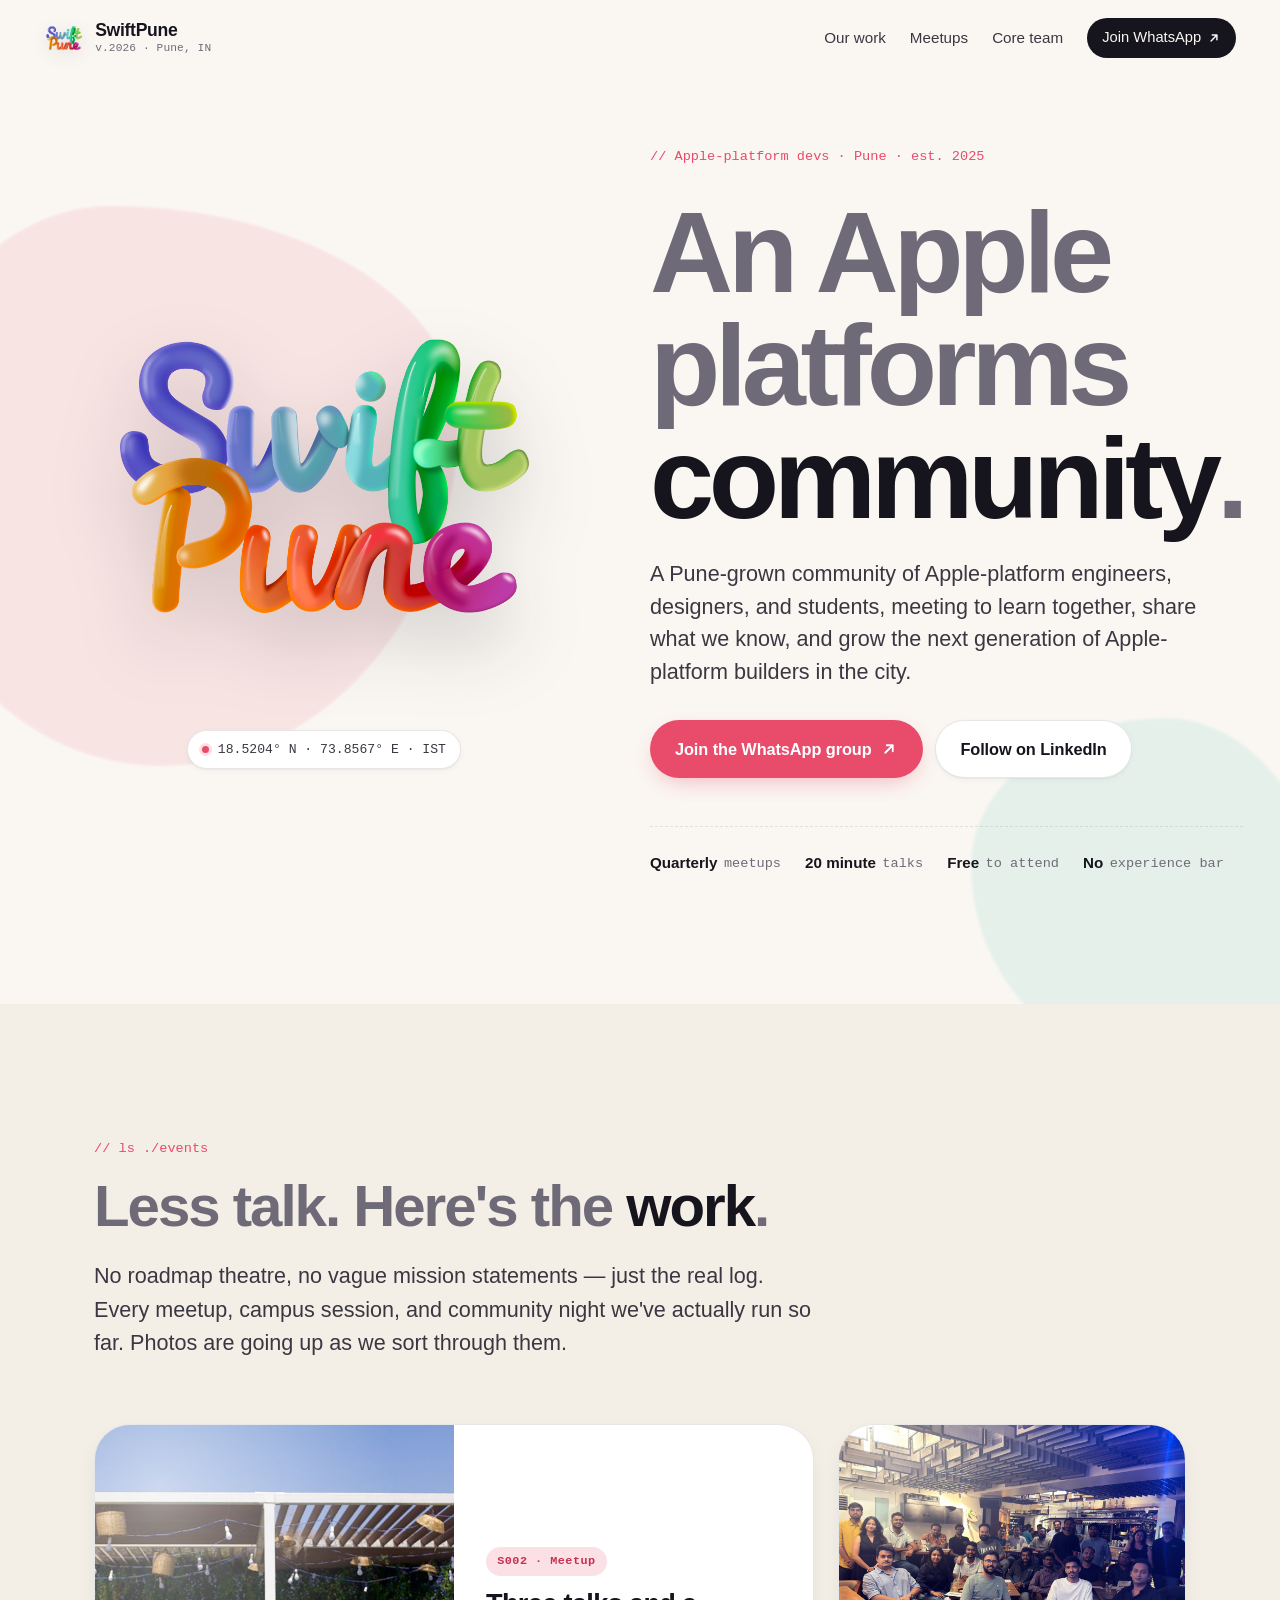
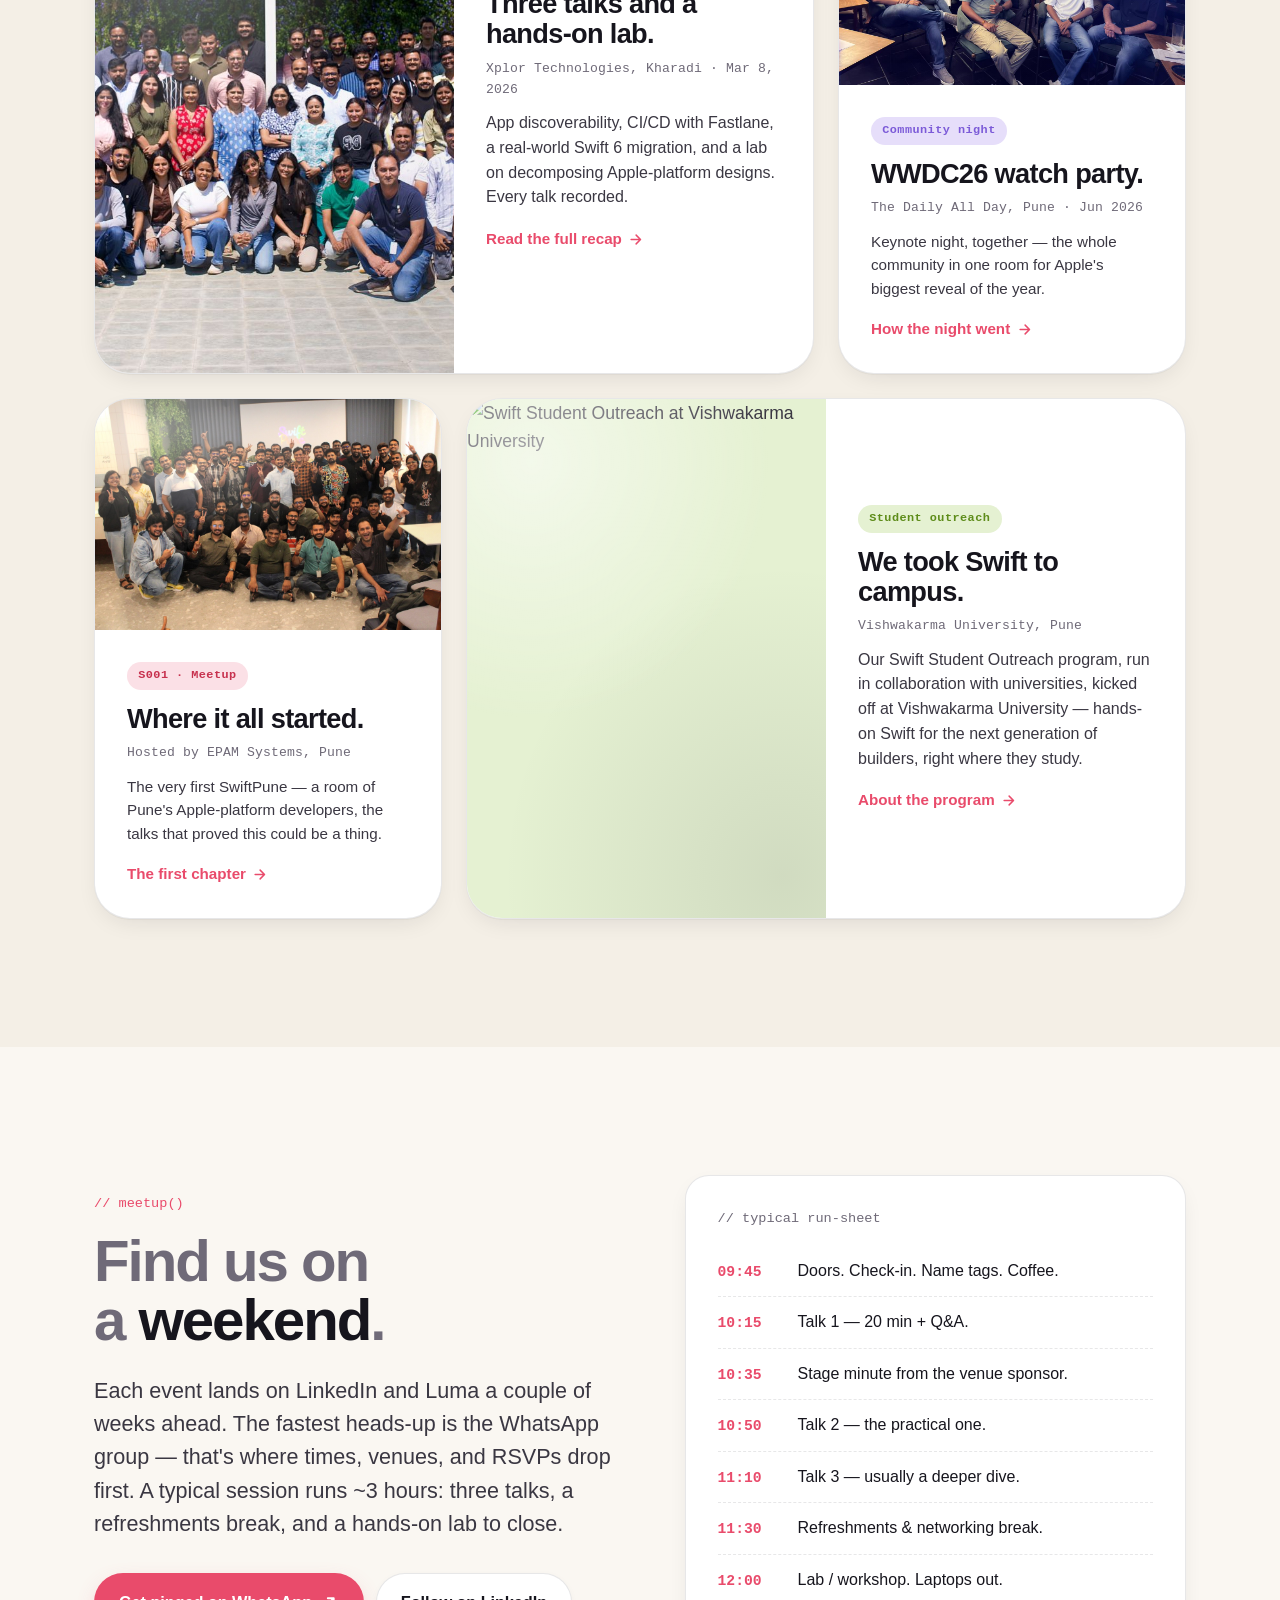
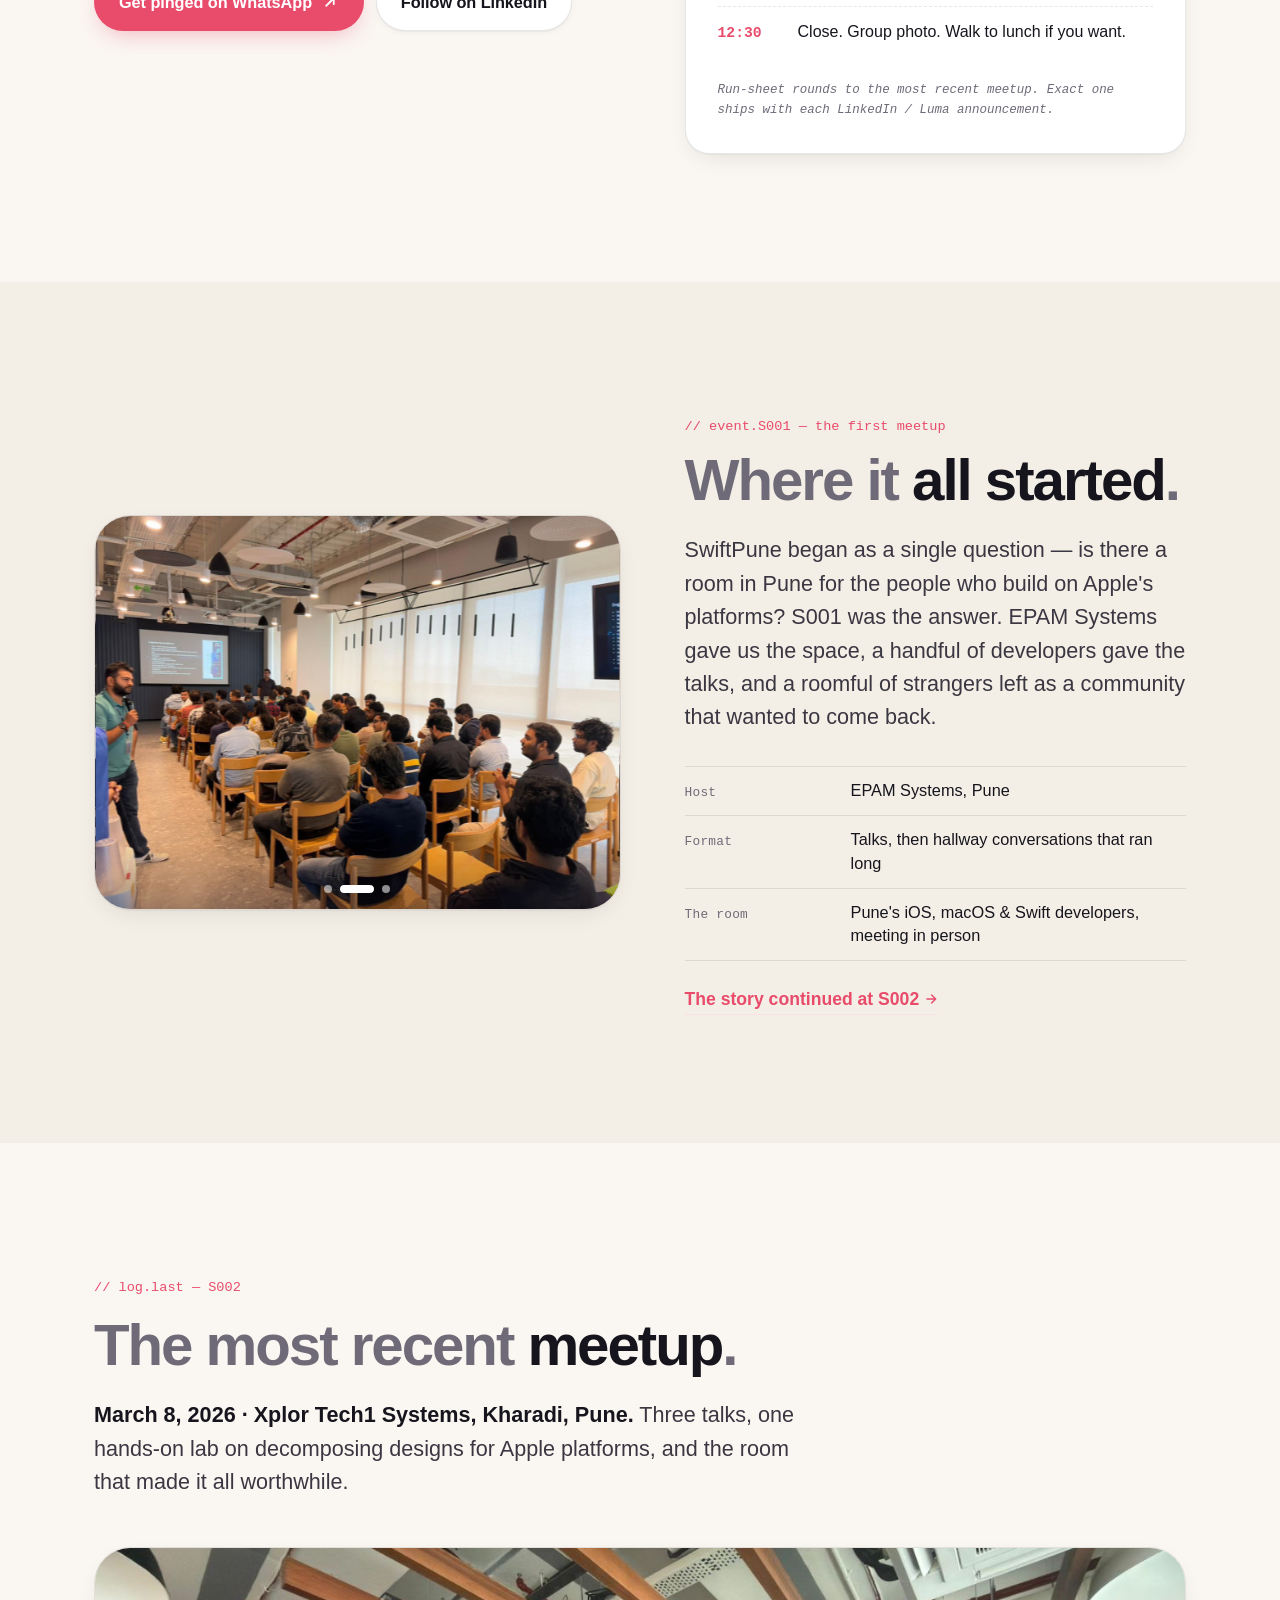
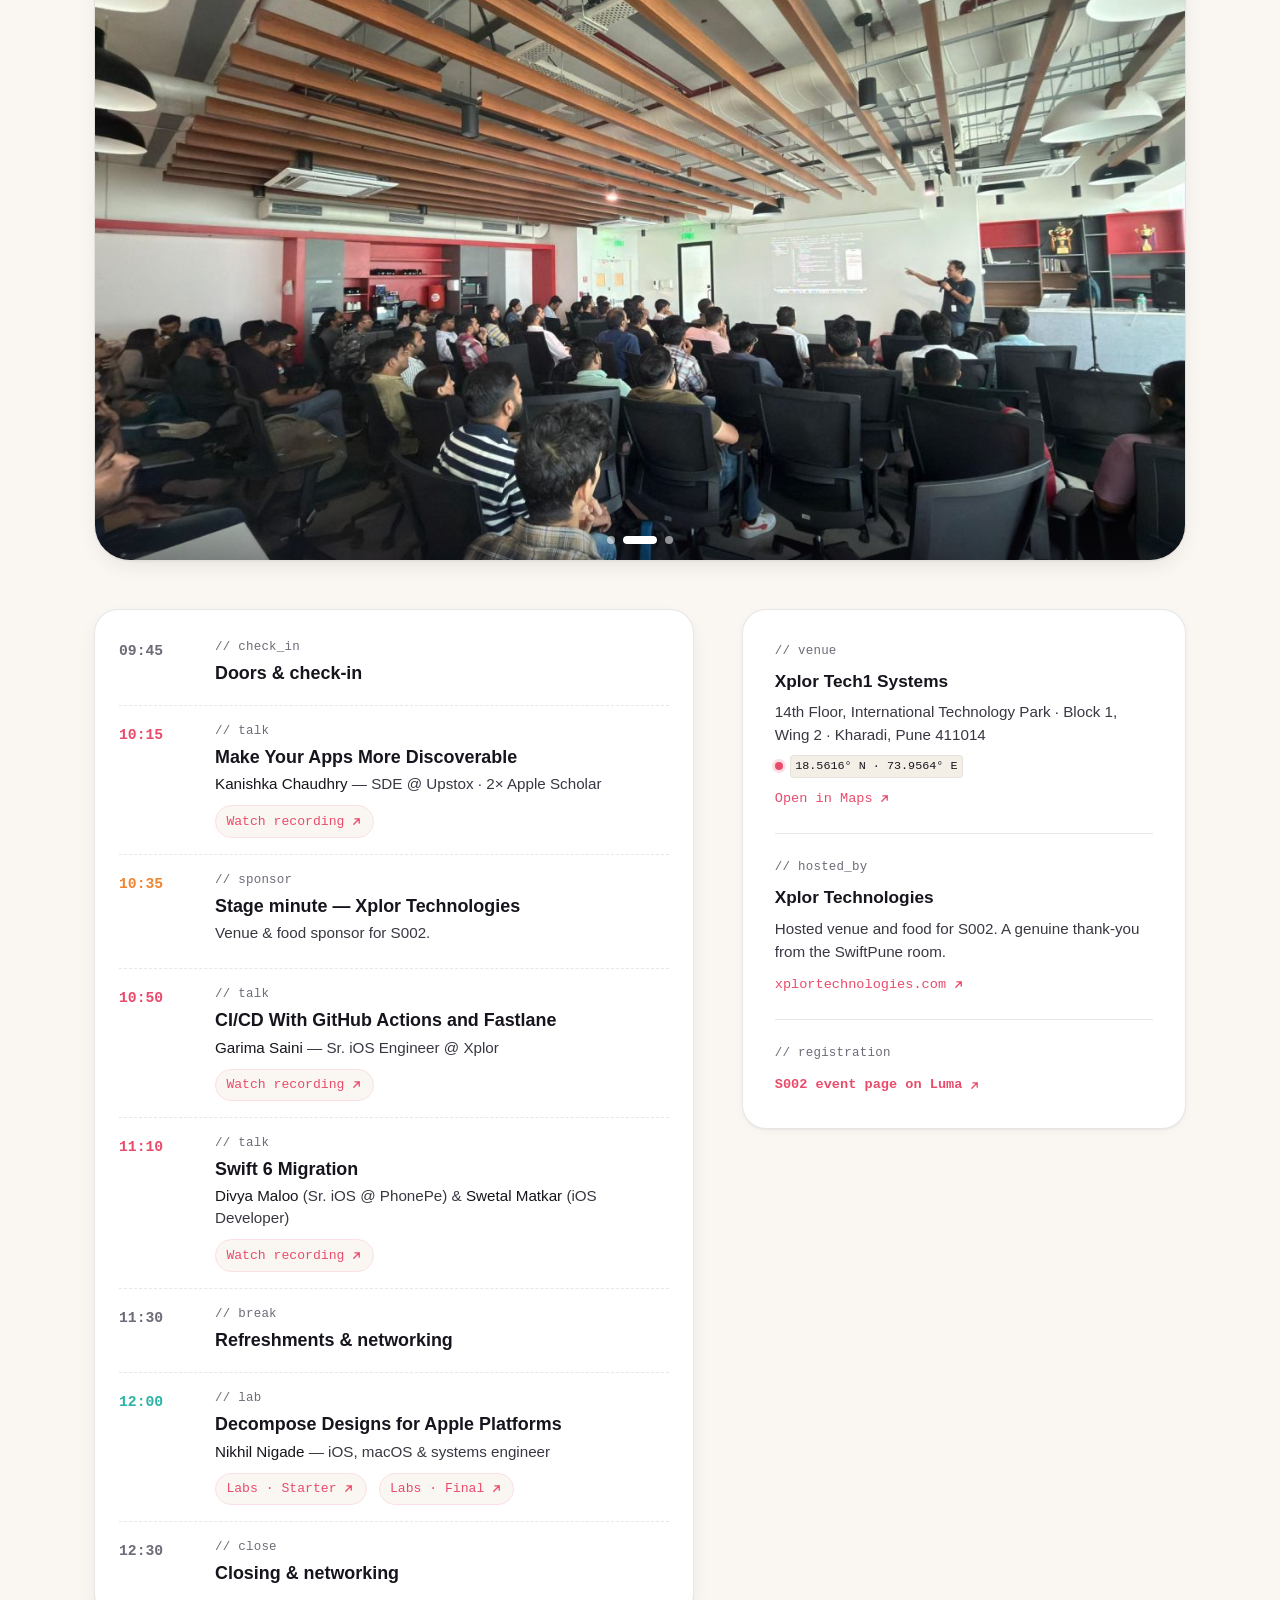
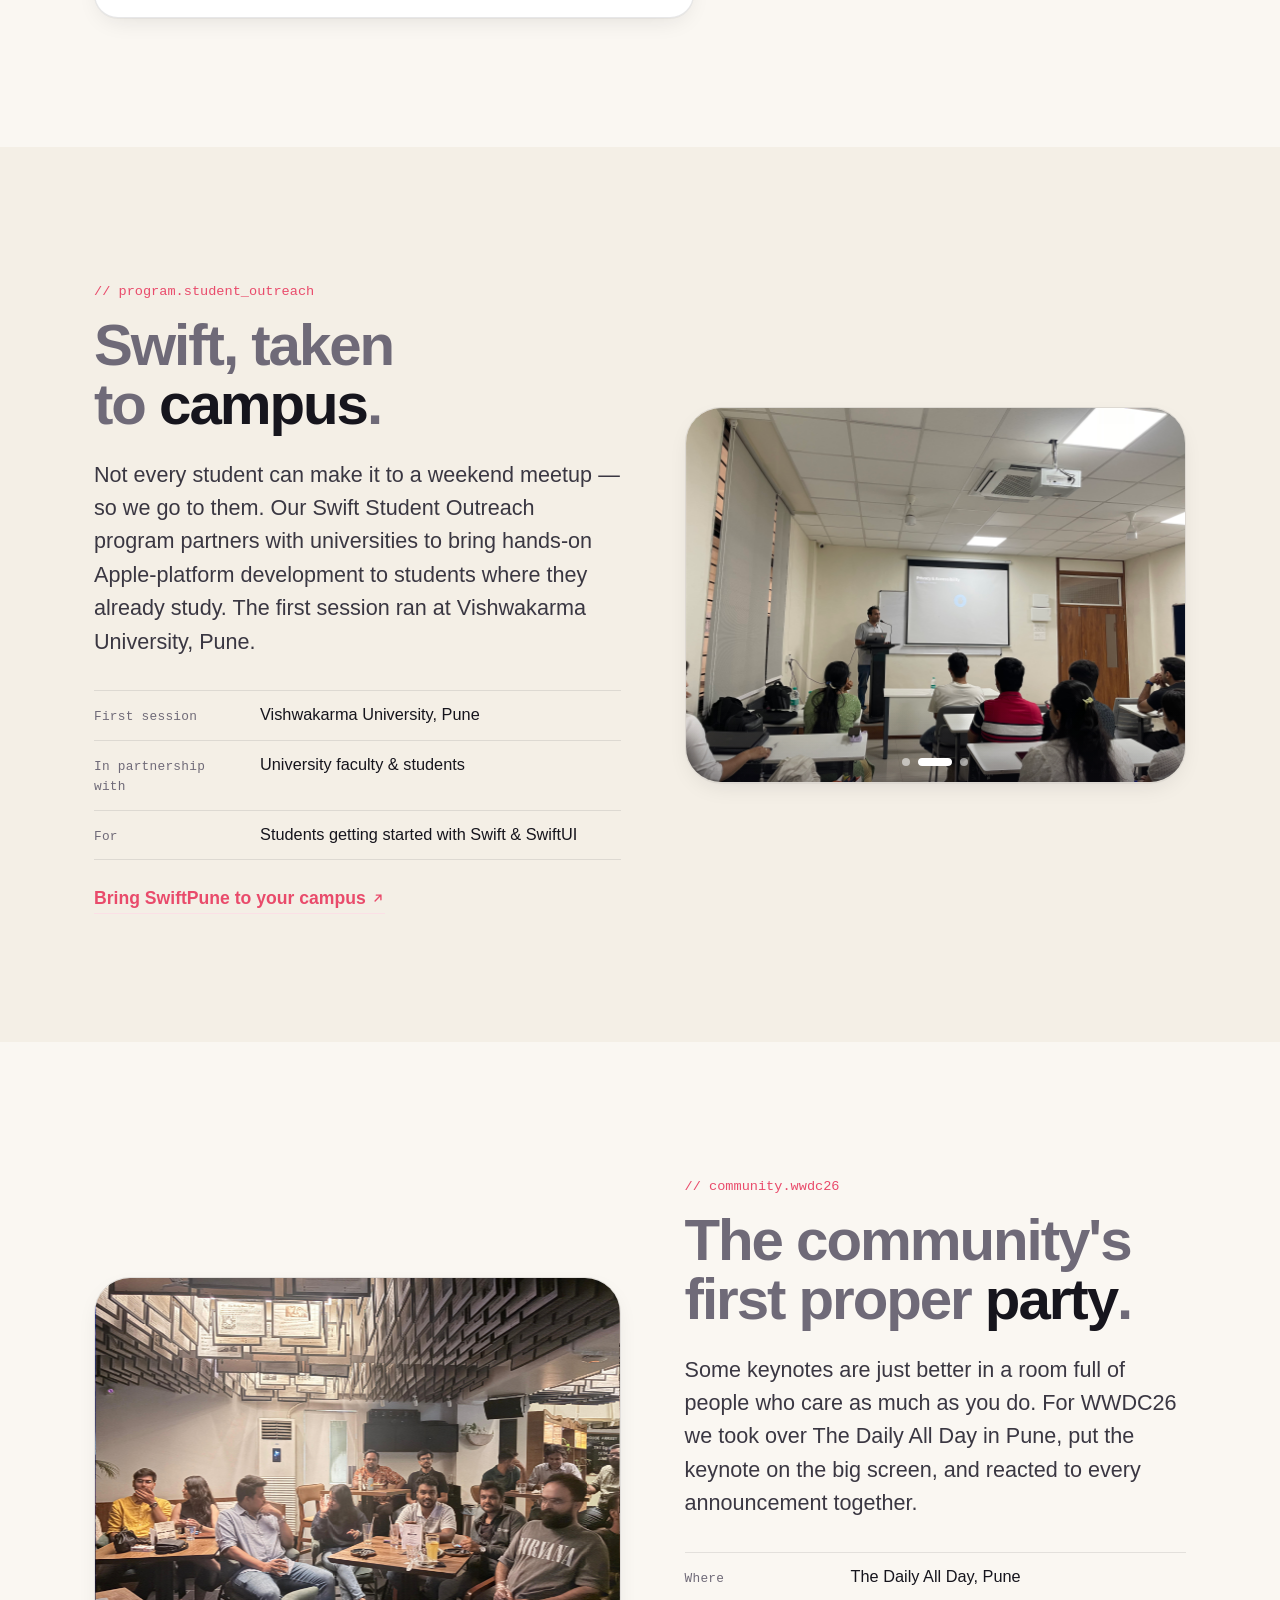
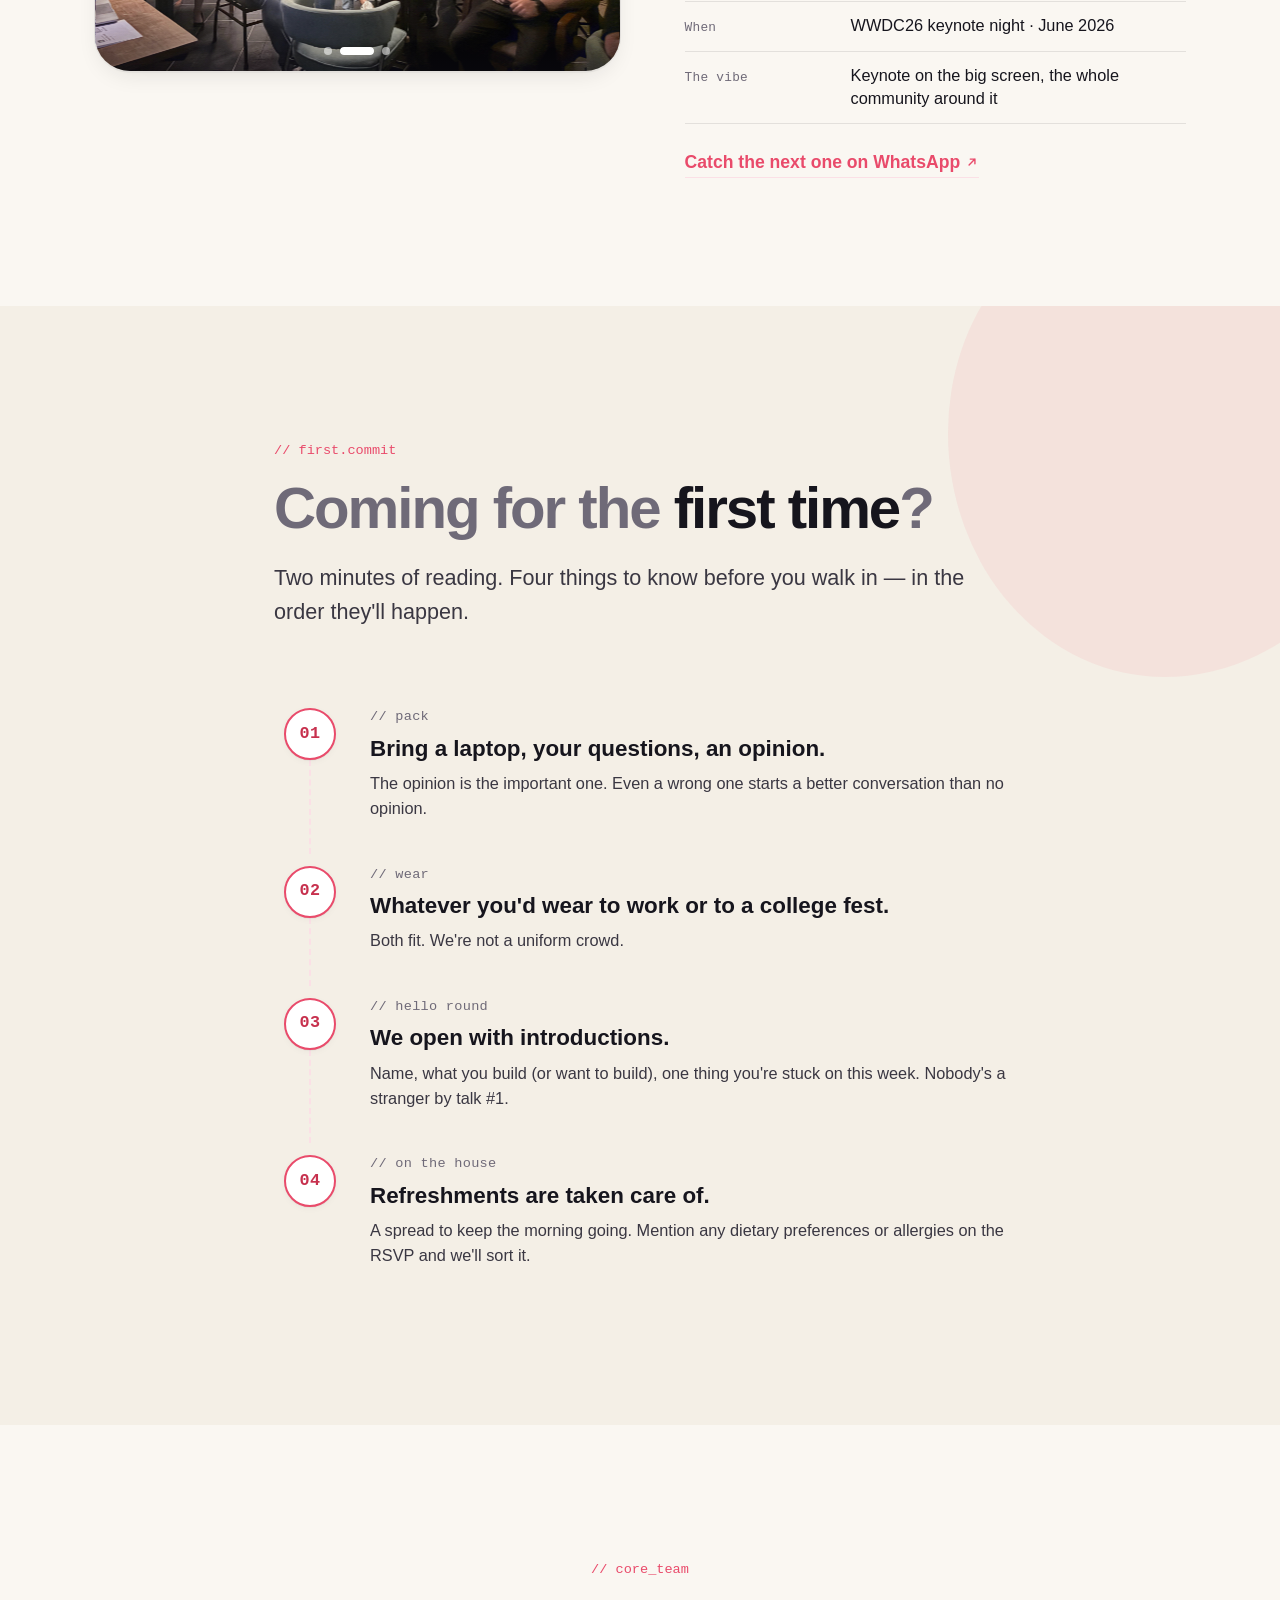
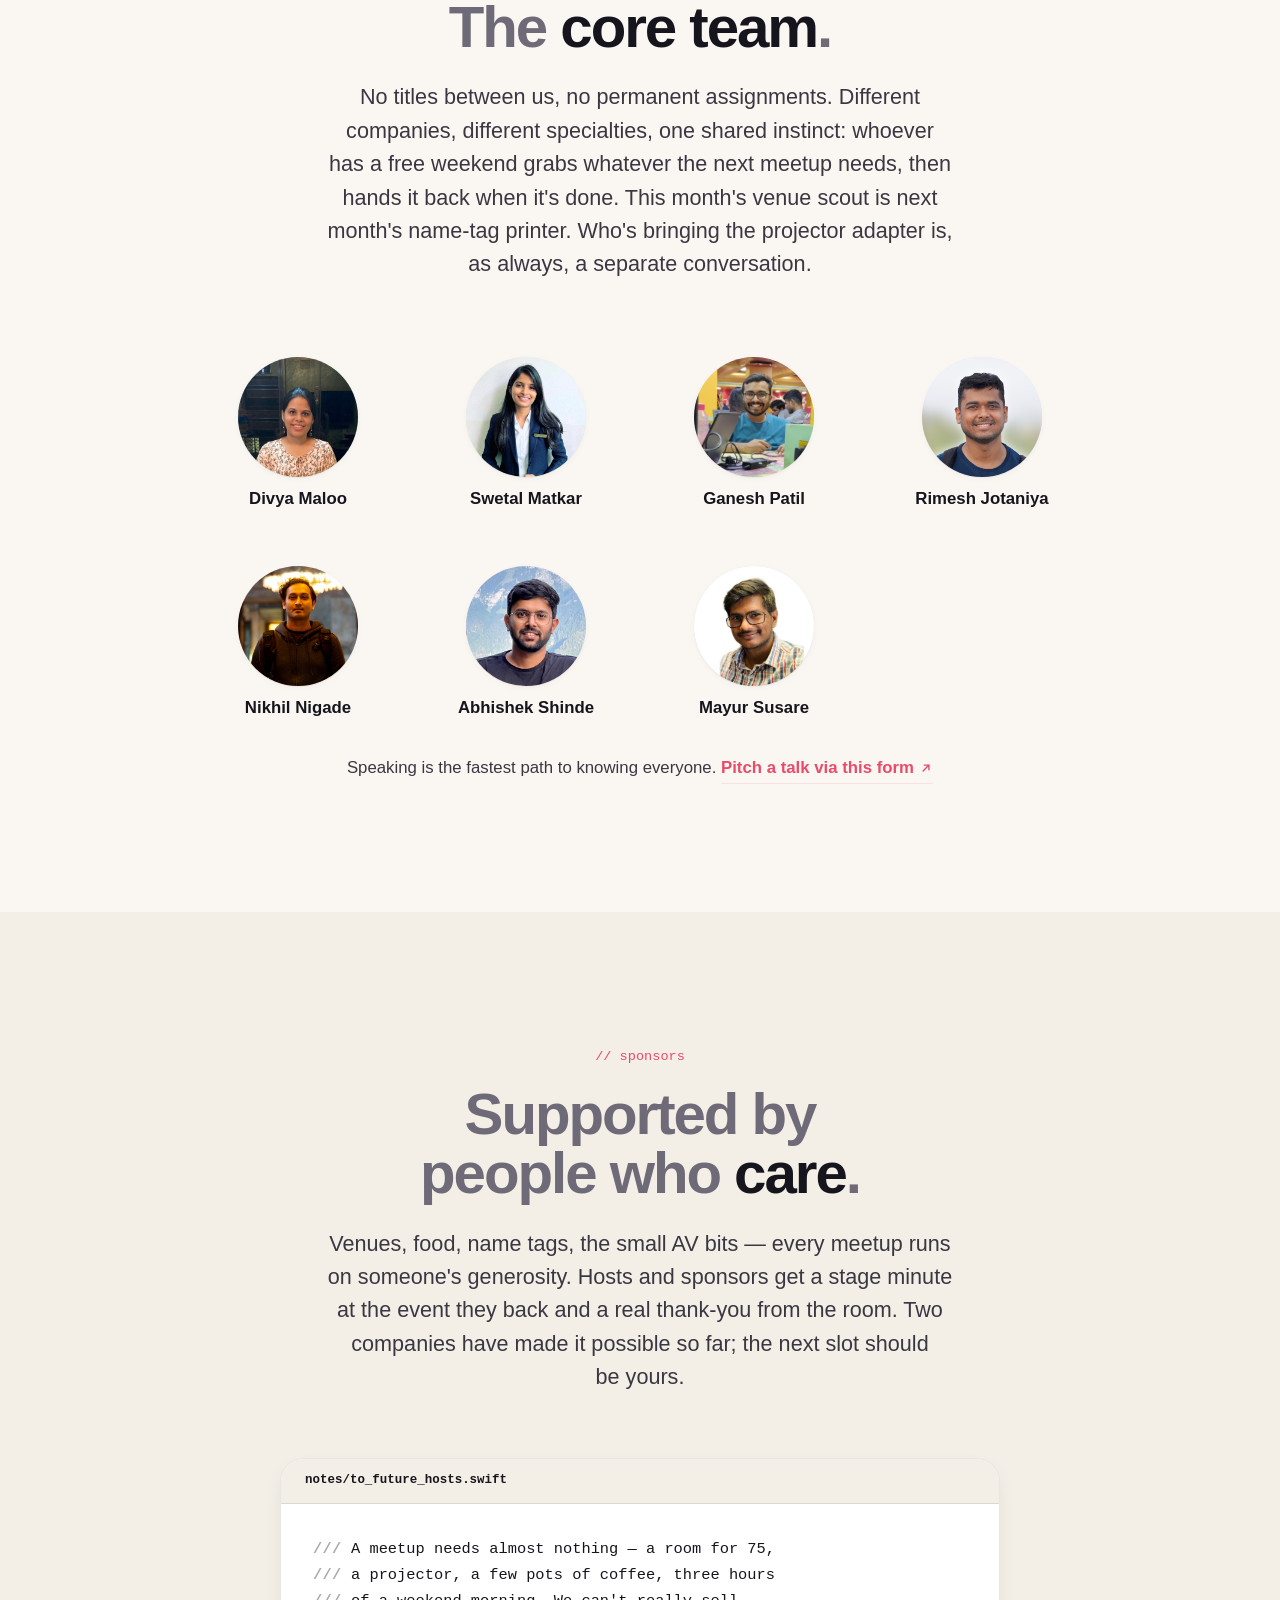
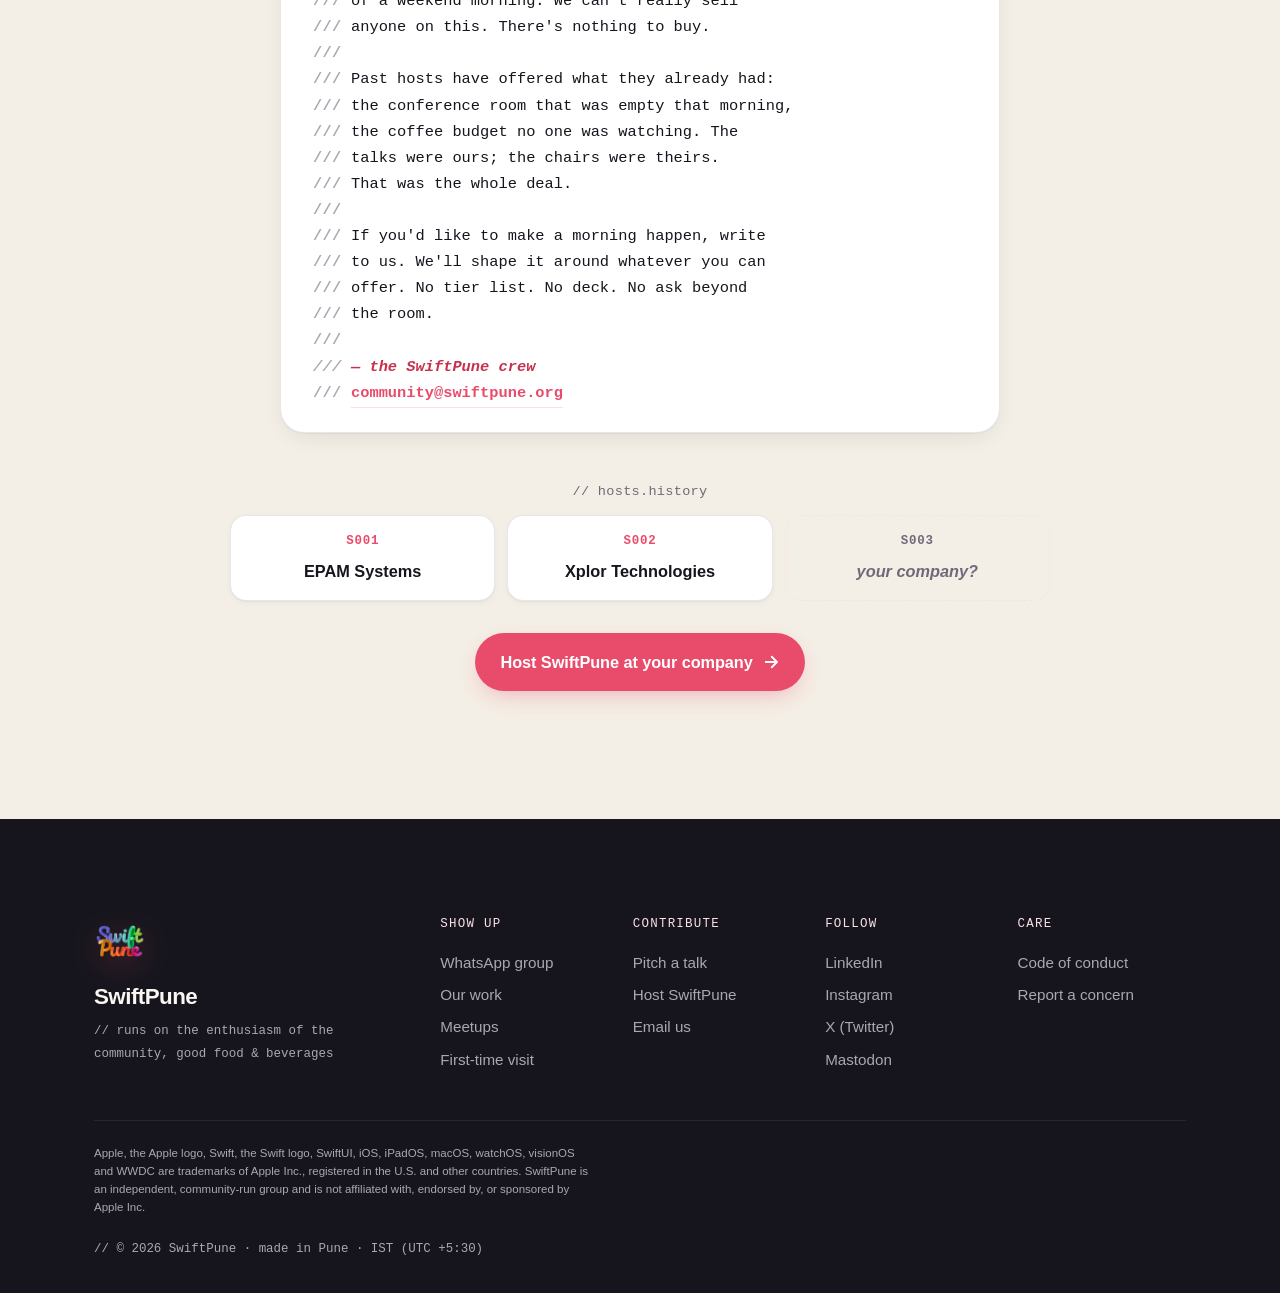
==== commit 82103bfb: "Add social link-preview card + Open Graph / Twitter meta tags - New 1200x630 preview card (assets/og" ====
--- a/index.html
+++ b/index.html
@@ -11,20 +11,34 @@
     <meta name="theme-color" content="#FAF7F2" />
     <meta name="color-scheme" content="light" />
 
-    <title>SwiftPune — An Apple-platform developer community in Pune.</title>
+    <title>SwiftPune — An Apple platforms community in Pune</title>
     <meta
       name="description"
-      content="SwiftPune is a community of iOS, macOS, visionOS, and server-side Swift developers in Pune. We meet monthly to share craft, ship better, and welcome the next generation of Apple-platform builders."
+      content="SwiftPune is a Pune-grown community of Apple-platform engineers, designers, and students — iOS, macOS, visionOS, and server-side Swift. Meetups, campus outreach, and community nights."
     />
-
+    <link rel="canonical" href="https://swiftpune.org/" />
+
+    <!-- Open Graph / social link previews (absolute URLs required) -->
     <meta property="og:type" content="website" />
-    <meta property="og:title" content="SwiftPune — Apple-platform devs in Pune" />
+    <meta property="og:site_name" content="SwiftPune" />
+    <meta property="og:url" content="https://swiftpune.org/" />
+    <meta property="og:title" content="SwiftPune — An Apple platforms community in Pune" />
     <meta
       property="og:description"
-      content="A community of iOS, macOS, visionOS, and server-side Swift developers in Pune. Meetups, talks, a place to belong."
+      content="A Pune-grown community of Apple-platform engineers, designers, and students. Meetups, campus outreach, and community nights."
     />
-    <meta property="og:image" content="assets/SPLogo.png" />
+    <meta property="og:image" content="https://swiftpune.org/assets/og-image.png" />
+    <meta property="og:image:width" content="1200" />
+    <meta property="og:image:height" content="630" />
+    <meta property="og:image:alt" content="SwiftPune — an Apple platforms community in Pune" />
+
     <meta name="twitter:card" content="summary_large_image" />
+    <meta name="twitter:title" content="SwiftPune — An Apple platforms community in Pune" />
+    <meta
+      name="twitter:description"
+      content="A Pune-grown community of Apple-platform engineers, designers, and students. Meetups, campus outreach, and community nights."
+    />
+    <meta name="twitter:image" content="https://swiftpune.org/assets/og-image.png" />
 
     <link rel="icon" type="image/svg+xml" href="assets/favicon.svg" />
     <link rel="icon" type="image/png" sizes="512x512" href="assets/SPLogo.png" />
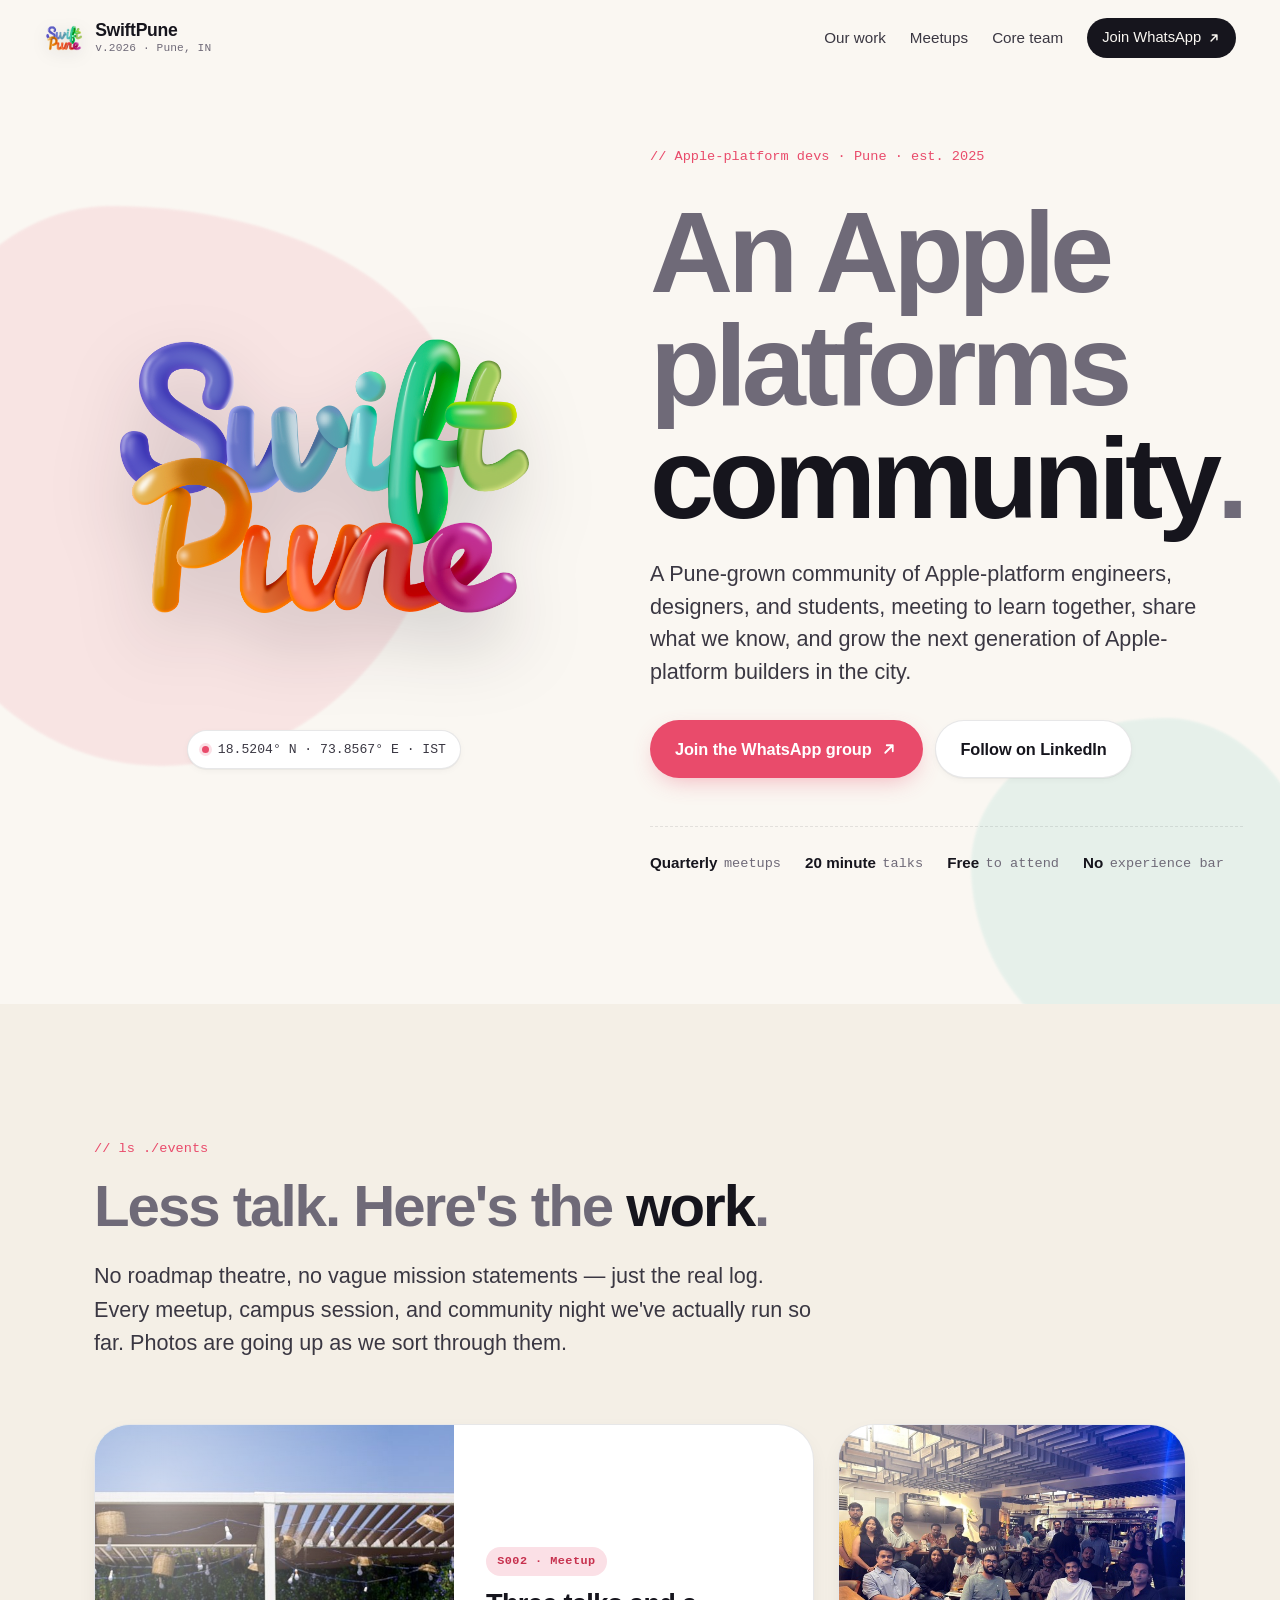
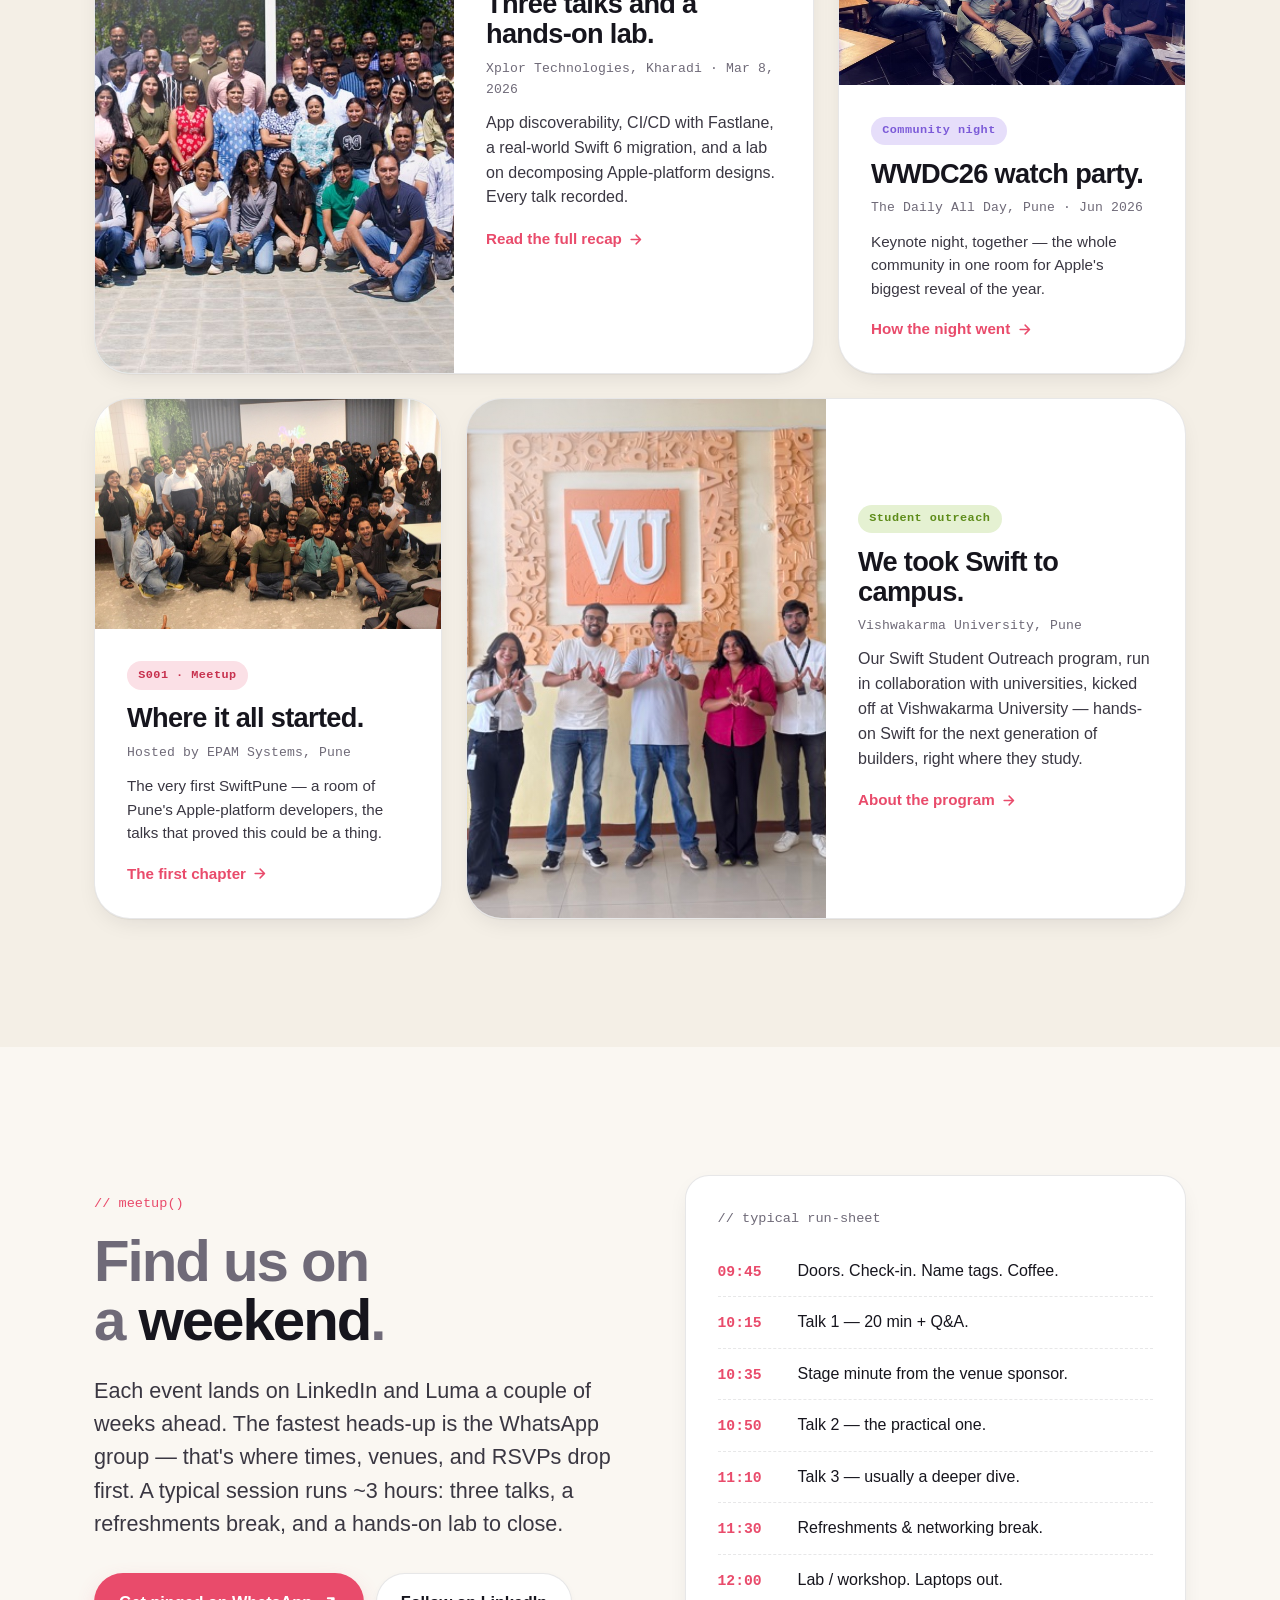
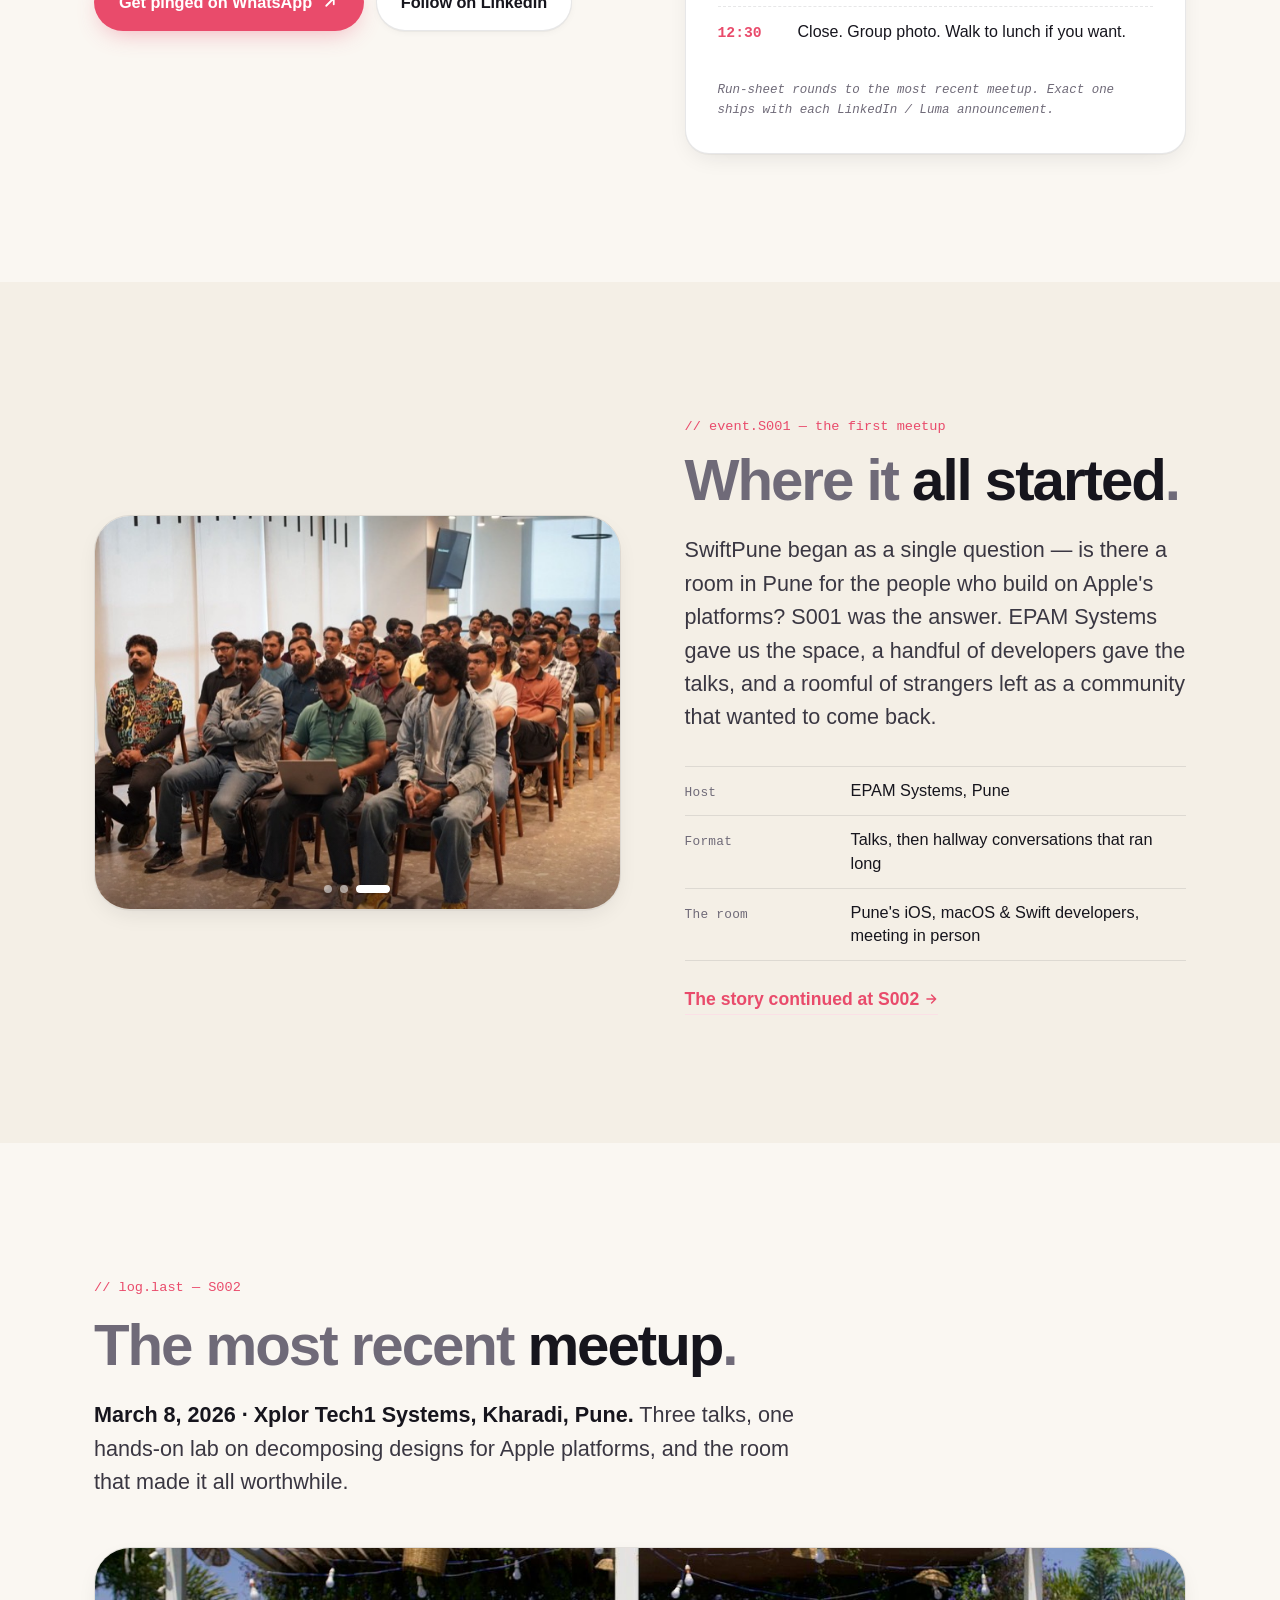
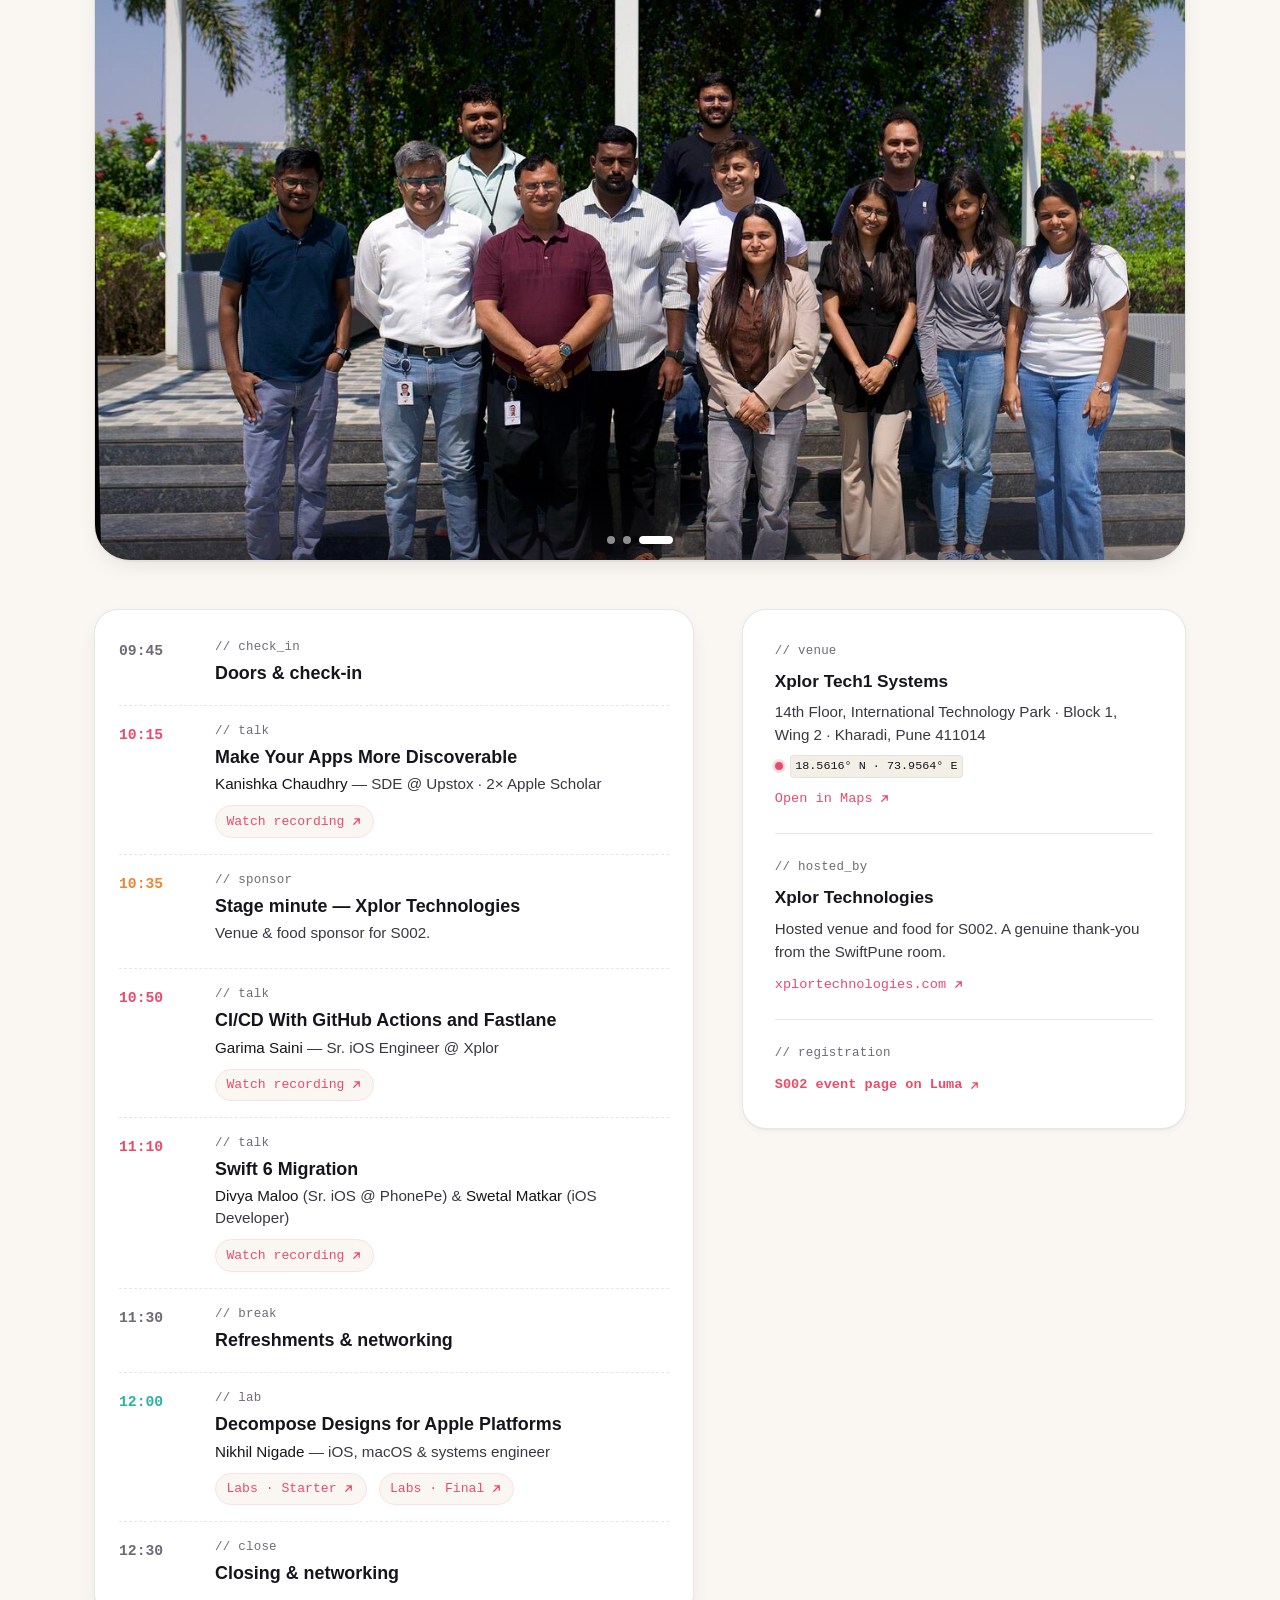
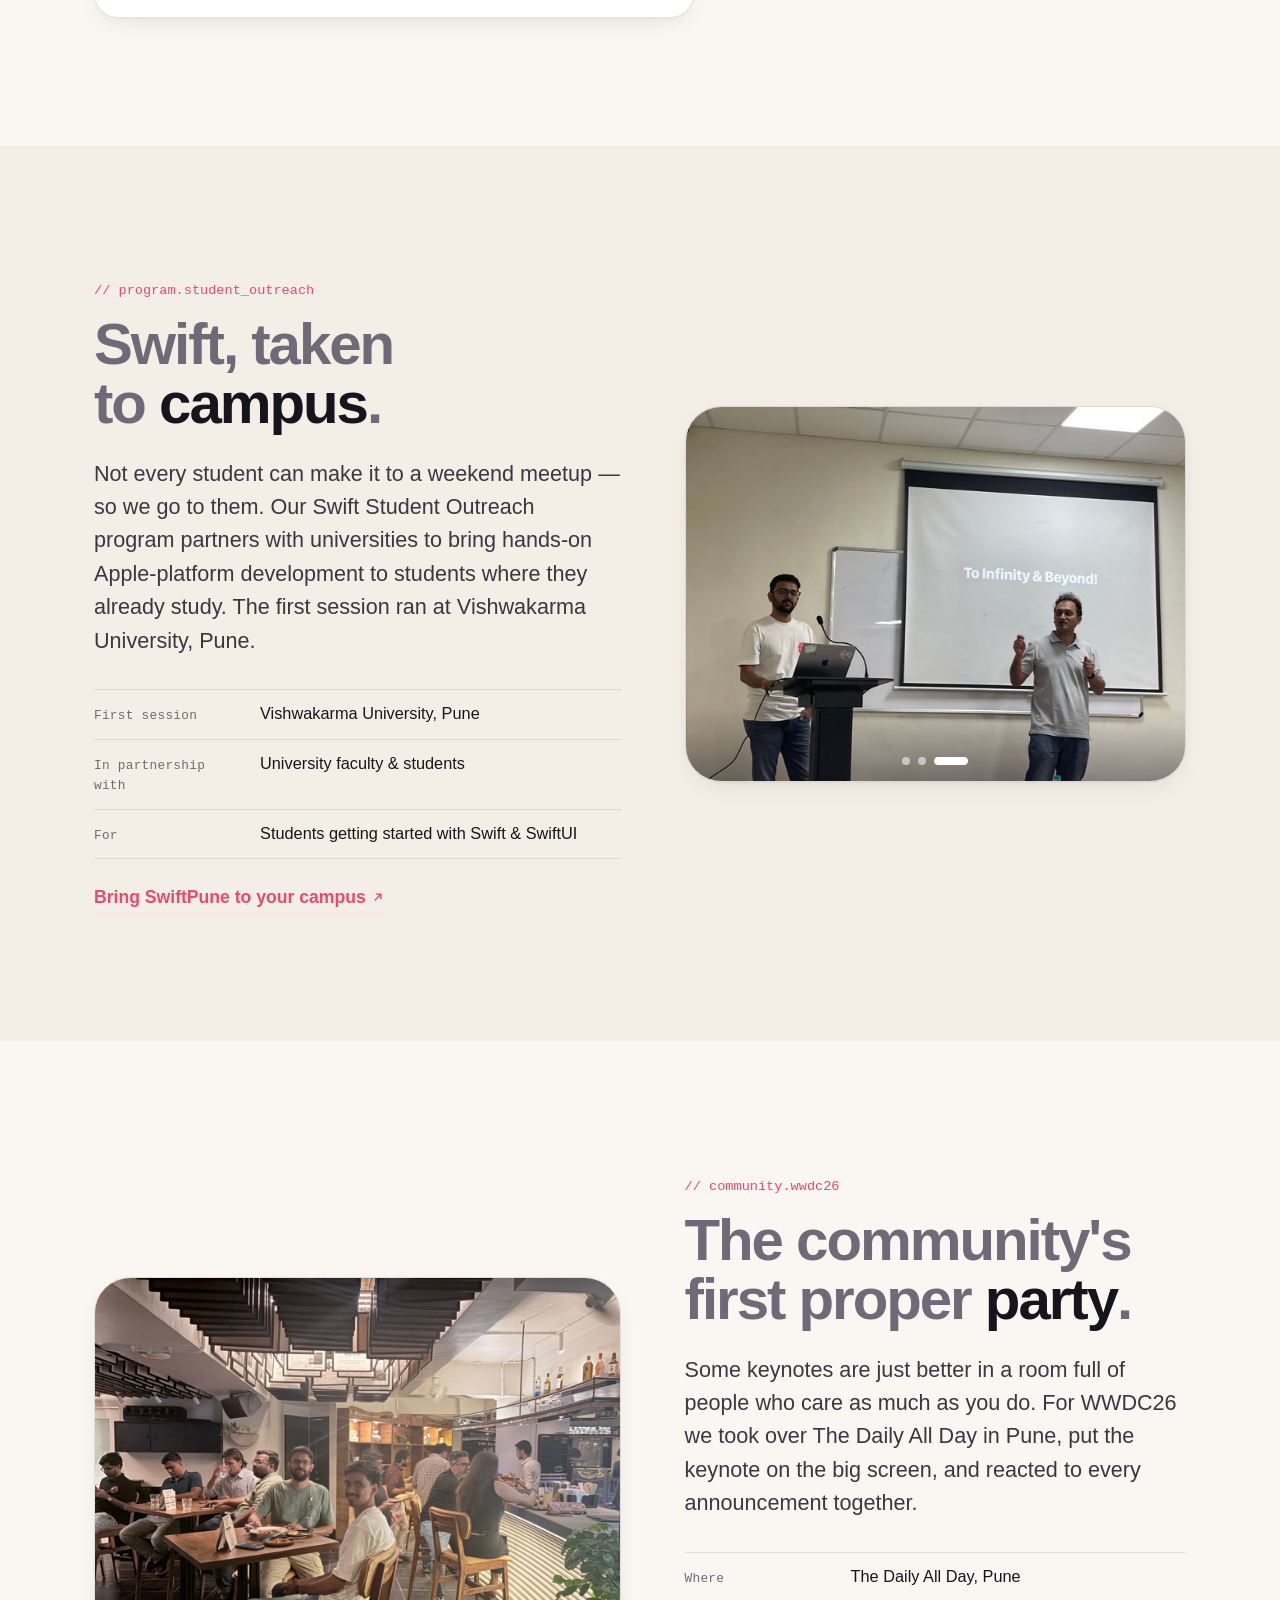
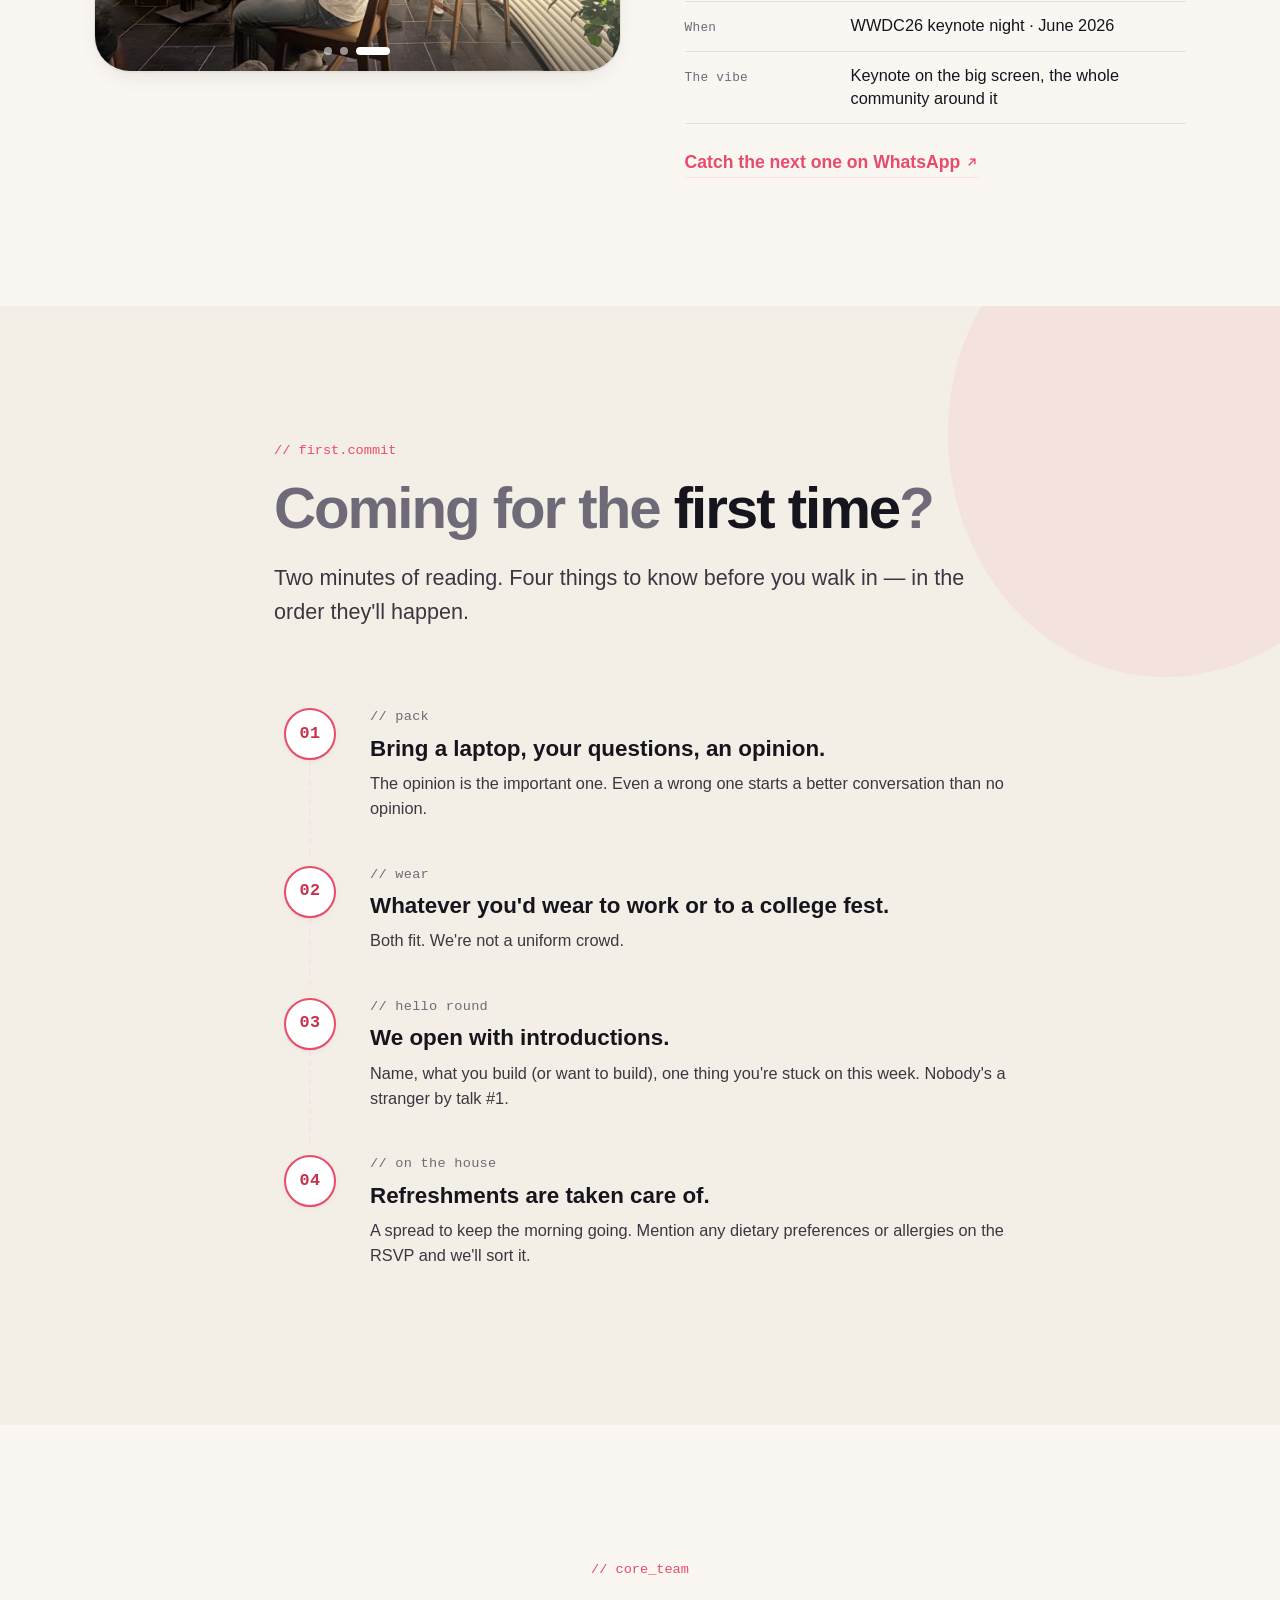
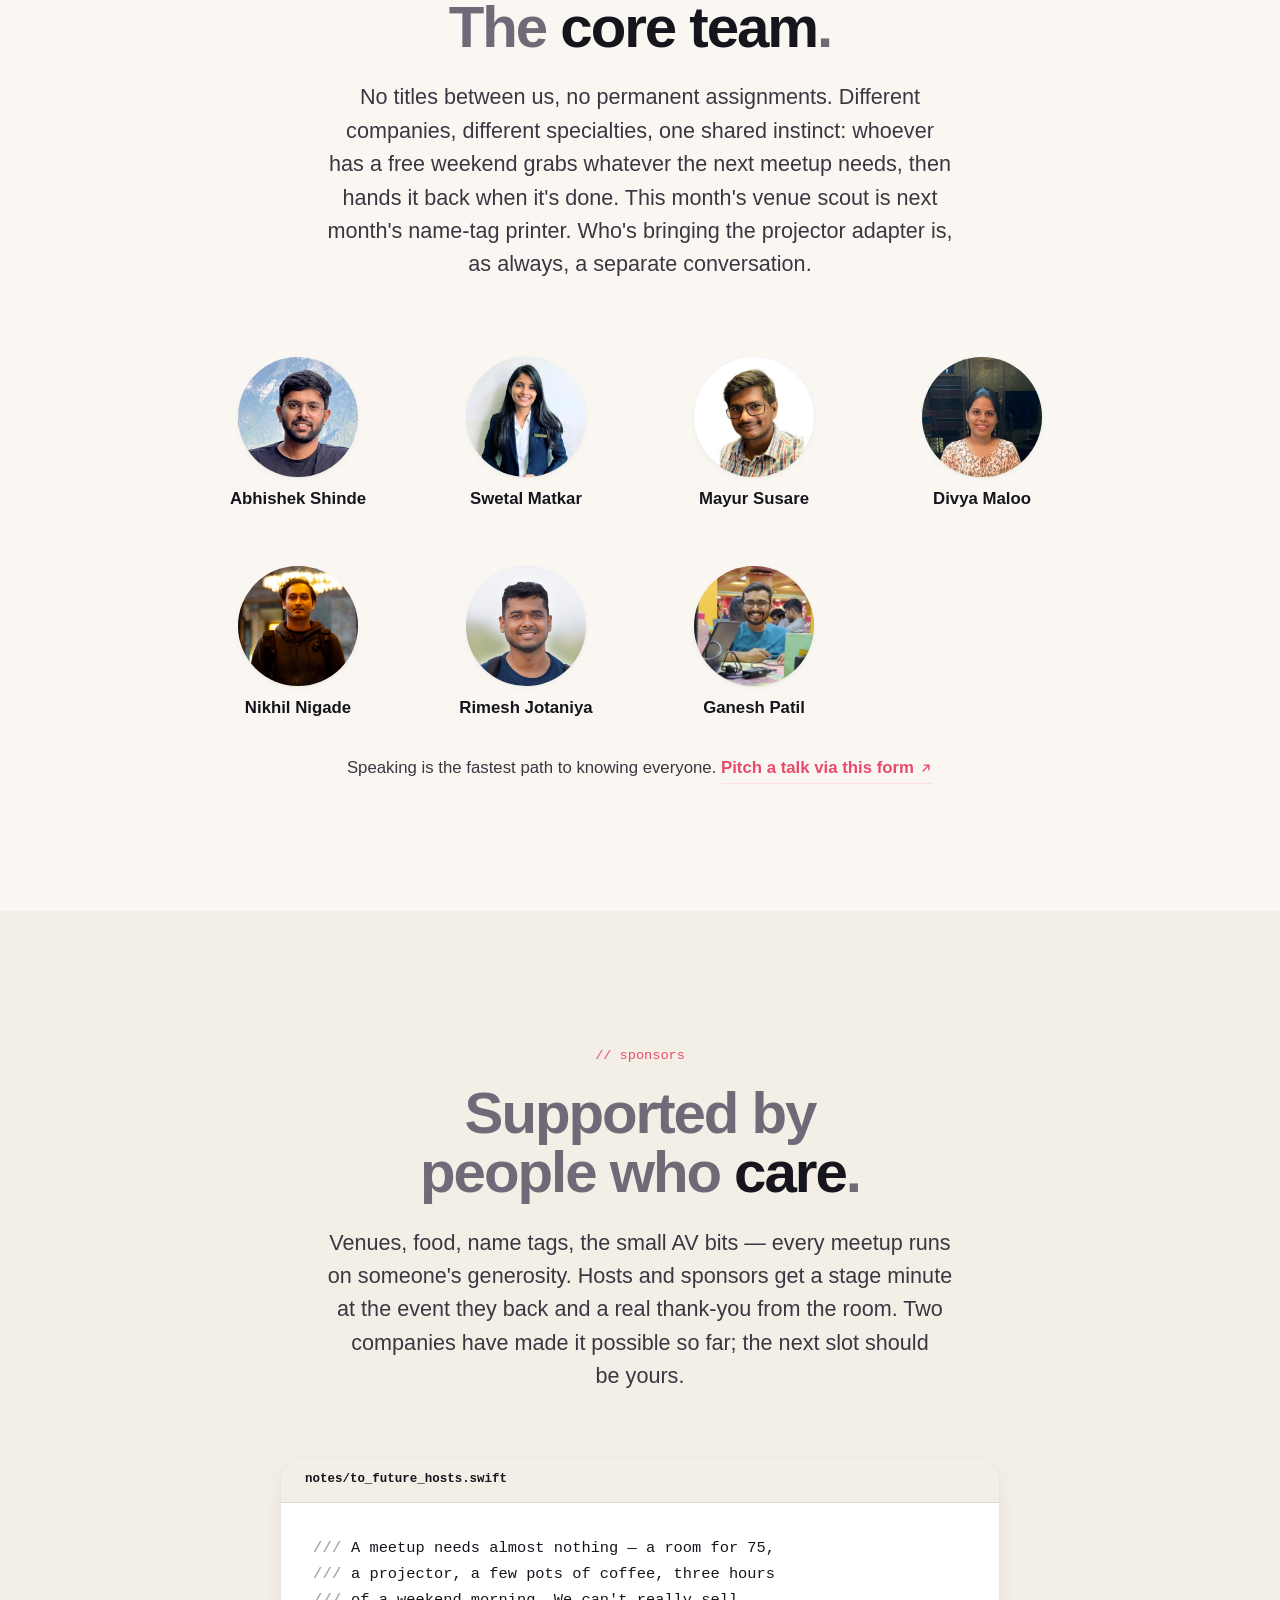
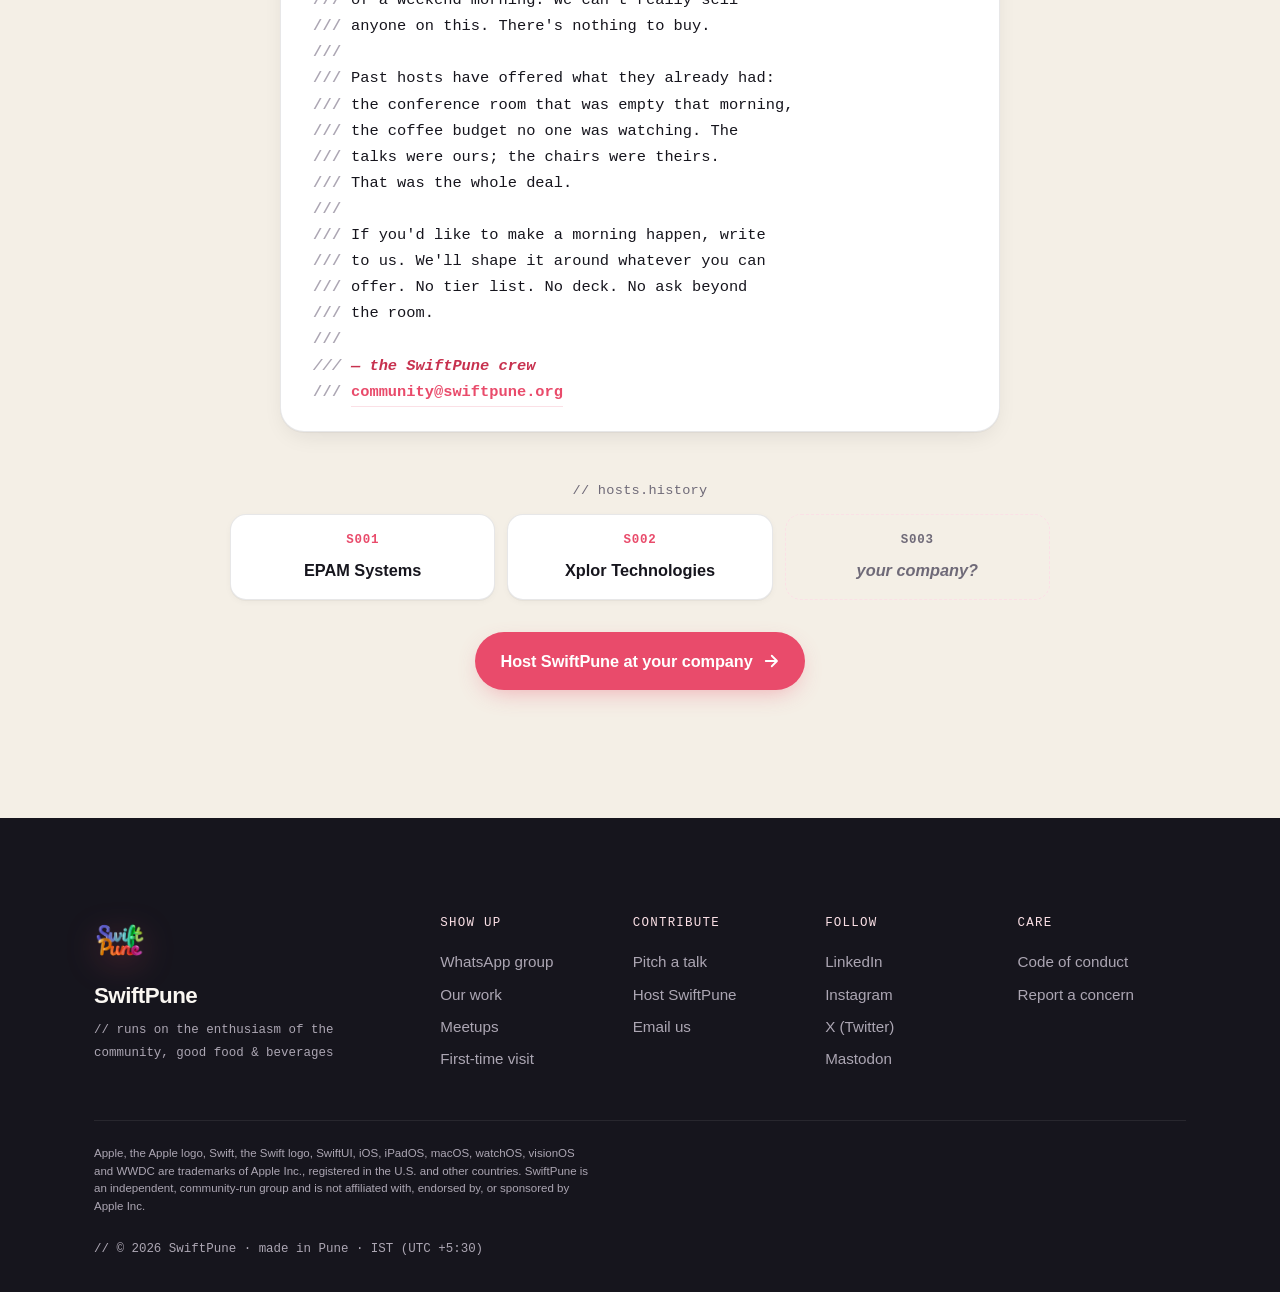
==== commit 48b41e7b: "Add responsive image variants (srcset/sizes) for event photos Generate a 640w / 1024w / 1280w ladder" ====
--- a/index.html
+++ b/index.html
@@ -183,7 +183,7 @@
             <article class="work-card work-card--wide reveal-up" style="--i:0">
               <a class="work-card__link" href="#recent">
                 <span class="work-card__media work-card__media--teal">
-                  <img src="assets/Events/S002/01.jpeg" alt="SwiftPune S002 meetup at Xplor Technologies" loading="lazy" />
+                  <img src="assets/Events/S002/01.jpeg" srcset="assets/Events/S002/01-640.jpeg 640w, assets/Events/S002/01-1024.jpeg 1024w, assets/Events/S002/01.jpeg 1280w" sizes="(max-width: 720px) 92vw, 540px" alt="SwiftPune S002 meetup at Xplor Technologies" loading="lazy" />
                 </span>
                 <span class="work-card__body">
                   <span class="work-card__tag work-card__tag--meetup">S002 · Meetup</span>
@@ -206,7 +206,7 @@
             <article class="work-card work-card--tall reveal-up" style="--i:1">
               <a class="work-card__link" href="#wwdc">
                 <span class="work-card__media work-card__media--violet">
-                  <img src="assets/Events/watchparty/wwdc26/01.jpg" alt="SwiftPune WWDC26 watch party at The Daily All Day, Pune" loading="lazy" />
+                  <img src="assets/Events/watchparty/wwdc26/01.jpg" srcset="assets/Events/watchparty/wwdc26/01-640.jpg 640w, assets/Events/watchparty/wwdc26/01-1024.jpg 1024w, assets/Events/watchparty/wwdc26/01.jpg 1280w" sizes="(max-width: 720px) 92vw, 300px" alt="SwiftPune WWDC26 watch party at The Daily All Day, Pune" loading="lazy" />
                 </span>
                 <span class="work-card__body">
                   <span class="work-card__tag work-card__tag--party">Community night</span>
@@ -228,7 +228,7 @@
             <article class="work-card work-card--tall reveal-up" style="--i:2">
               <a class="work-card__link" href="#s001">
                 <span class="work-card__media work-card__media--coral">
-                  <img src="assets/Events/S001/01.jpeg" alt="SwiftPune's first meetup, S001" loading="lazy" />
+                  <img src="assets/Events/S001/01.jpeg" srcset="assets/Events/S001/01-640.jpeg 640w, assets/Events/S001/01-1024.jpeg 1024w, assets/Events/S001/01.jpeg 1280w" sizes="(max-width: 720px) 92vw, 300px" alt="SwiftPune's first meetup, S001" loading="lazy" />
                 </span>
                 <span class="work-card__body">
                   <span class="work-card__tag work-card__tag--meetup">S001 · Meetup</span>
@@ -250,7 +250,7 @@
             <article class="work-card work-card--wide reveal-up" style="--i:3">
               <a class="work-card__link" href="#outreach">
                 <span class="work-card__media work-card__media--green">
-                  <img src="assets/Events/student-outreach/vu-april-2026/01.jpeg" alt="Swift Student Outreach at Vishwakarma University" loading="lazy" />
+                  <img src="assets/Events/student-outreach/vu-april-2026/01.jpeg" srcset="assets/Events/student-outreach/vu-april-2026/01-640.jpeg 640w, assets/Events/student-outreach/vu-april-2026/01-1024.jpeg 1024w, assets/Events/student-outreach/vu-april-2026/01.jpeg 1280w" sizes="(max-width: 720px) 92vw, 540px" alt="Swift Student Outreach at Vishwakarma University" loading="lazy" />
                 </span>
                 <span class="work-card__body">
                   <span class="work-card__tag work-card__tag--outreach">Student outreach</span>
@@ -356,9 +356,9 @@
             <div class="initiative__media">
               <div class="gallery" data-gallery>
                 <div class="gallery__track">
-                  <figure class="gallery__slide"><img src="assets/Events/S001/01.jpeg" alt="SwiftPune's first meetup, S001 — photo 1" loading="lazy" /></figure>
-                  <figure class="gallery__slide"><img src="assets/Events/S001/02.jpeg" alt="SwiftPune's first meetup, S001 — photo 2" loading="lazy" /></figure>
-                  <figure class="gallery__slide"><img src="assets/Events/S001/03.jpeg" alt="SwiftPune's first meetup, S001 — photo 3" loading="lazy" /></figure>
+                  <figure class="gallery__slide"><img src="assets/Events/S001/01.jpeg" srcset="assets/Events/S001/01-640.jpeg 640w, assets/Events/S001/01-1024.jpeg 1024w, assets/Events/S001/01.jpeg 1280w" sizes="(max-width: 900px) 92vw, 600px" alt="SwiftPune's first meetup, S001 — photo 1" loading="lazy" /></figure>
+                  <figure class="gallery__slide"><img src="assets/Events/S001/02.jpeg" srcset="assets/Events/S001/02-640.jpeg 640w, assets/Events/S001/02-1024.jpeg 1024w, assets/Events/S001/02.jpeg 1280w" sizes="(max-width: 900px) 92vw, 600px" alt="SwiftPune's first meetup, S001 — photo 2" loading="lazy" /></figure>
+                  <figure class="gallery__slide"><img src="assets/Events/S001/03.jpeg" srcset="assets/Events/S001/03-640.jpeg 640w, assets/Events/S001/03-1024.jpeg 1024w, assets/Events/S001/03.jpeg 1280w" sizes="(max-width: 900px) 92vw, 600px" alt="SwiftPune's first meetup, S001 — photo 3" loading="lazy" /></figure>
                 </div>
                 <span class="gallery__scrim" aria-hidden="true"></span>
                 <div class="gallery__dots" role="group" aria-label="S001 photos">
@@ -425,9 +425,9 @@
           <div class="recap__gallery">
             <div class="gallery" data-gallery>
               <div class="gallery__track">
-                <figure class="gallery__slide"><img src="assets/Events/S002/01.jpeg" alt="SwiftPune S002 meetup at Xplor Technologies — photo 1" loading="lazy" /></figure>
-                <figure class="gallery__slide"><img src="assets/Events/S002/02.jpeg" alt="SwiftPune S002 meetup at Xplor Technologies — photo 2" loading="lazy" /></figure>
-                <figure class="gallery__slide"><img src="assets/Events/S002/03.jpeg" alt="SwiftPune S002 meetup at Xplor Technologies — photo 3" loading="lazy" /></figure>
+                <figure class="gallery__slide"><img src="assets/Events/S002/01.jpeg" srcset="assets/Events/S002/01-640.jpeg 640w, assets/Events/S002/01-1024.jpeg 1024w, assets/Events/S002/01.jpeg 1280w" sizes="(max-width: 1240px) 92vw, 1100px" alt="SwiftPune S002 meetup at Xplor Technologies — photo 1" loading="lazy" /></figure>
+                <figure class="gallery__slide"><img src="assets/Events/S002/02.jpeg" srcset="assets/Events/S002/02-640.jpeg 640w, assets/Events/S002/02-1024.jpeg 1024w, assets/Events/S002/02.jpeg 1280w" sizes="(max-width: 1240px) 92vw, 1100px" alt="SwiftPune S002 meetup at Xplor Technologies — photo 2" loading="lazy" /></figure>
+                <figure class="gallery__slide"><img src="assets/Events/S002/03.jpeg" srcset="assets/Events/S002/03-640.jpeg 640w, assets/Events/S002/03-1024.jpeg 1024w, assets/Events/S002/03.jpeg 1280w" sizes="(max-width: 1240px) 92vw, 1100px" alt="SwiftPune S002 meetup at Xplor Technologies — photo 3" loading="lazy" /></figure>
               </div>
               <span class="gallery__scrim" aria-hidden="true"></span>
               <div class="gallery__dots" role="group" aria-label="S002 photos">
@@ -602,9 +602,9 @@
             <div class="initiative__media">
               <div class="gallery" data-gallery>
                 <div class="gallery__track">
-                  <figure class="gallery__slide"><img src="assets/Events/student-outreach/vu-april-2026/01.jpeg" alt="Swift Student Outreach at Vishwakarma University — photo 1" loading="lazy" /></figure>
-                  <figure class="gallery__slide"><img src="assets/Events/student-outreach/vu-april-2026/02.jpeg" alt="Swift Student Outreach at Vishwakarma University — photo 2" loading="lazy" /></figure>
-                  <figure class="gallery__slide"><img src="assets/Events/student-outreach/vu-april-2026/03.jpeg" alt="Swift Student Outreach at Vishwakarma University — photo 3" loading="lazy" /></figure>
+                  <figure class="gallery__slide"><img src="assets/Events/student-outreach/vu-april-2026/01.jpeg" srcset="assets/Events/student-outreach/vu-april-2026/01-640.jpeg 640w, assets/Events/student-outreach/vu-april-2026/01-1024.jpeg 1024w, assets/Events/student-outreach/vu-april-2026/01.jpeg 1280w" sizes="(max-width: 900px) 92vw, 600px" alt="Swift Student Outreach at Vishwakarma University — photo 1" loading="lazy" /></figure>
+                  <figure class="gallery__slide"><img src="assets/Events/student-outreach/vu-april-2026/02.jpeg" srcset="assets/Events/student-outreach/vu-april-2026/02-640.jpeg 640w, assets/Events/student-outreach/vu-april-2026/02-1024.jpeg 1024w, assets/Events/student-outreach/vu-april-2026/02.jpeg 1280w" sizes="(max-width: 900px) 92vw, 600px" alt="Swift Student Outreach at Vishwakarma University — photo 2" loading="lazy" /></figure>
+                  <figure class="gallery__slide"><img src="assets/Events/student-outreach/vu-april-2026/03.jpeg" srcset="assets/Events/student-outreach/vu-april-2026/03-640.jpeg 640w, assets/Events/student-outreach/vu-april-2026/03-1024.jpeg 1024w, assets/Events/student-outreach/vu-april-2026/03.jpeg 1280w" sizes="(max-width: 900px) 92vw, 600px" alt="Swift Student Outreach at Vishwakarma University — photo 3" loading="lazy" /></figure>
                 </div>
                 <span class="gallery__scrim" aria-hidden="true"></span>
                 <div class="gallery__dots" role="group" aria-label="Student outreach photos">
@@ -661,9 +661,9 @@
             <div class="initiative__media">
               <div class="gallery" data-gallery>
                 <div class="gallery__track">
-                  <figure class="gallery__slide"><img src="assets/Events/watchparty/wwdc26/01.jpg" alt="SwiftPune WWDC26 watch party at The Daily All Day — photo 1" loading="lazy" /></figure>
-                  <figure class="gallery__slide"><img src="assets/Events/watchparty/wwdc26/02.jpg" alt="SwiftPune WWDC26 watch party at The Daily All Day — photo 2" loading="lazy" /></figure>
-                  <figure class="gallery__slide"><img src="assets/Events/watchparty/wwdc26/03.jpg" alt="SwiftPune WWDC26 watch party at The Daily All Day — photo 3" loading="lazy" /></figure>
+                  <figure class="gallery__slide"><img src="assets/Events/watchparty/wwdc26/01.jpg" srcset="assets/Events/watchparty/wwdc26/01-640.jpg 640w, assets/Events/watchparty/wwdc26/01-1024.jpg 1024w, assets/Events/watchparty/wwdc26/01.jpg 1280w" sizes="(max-width: 900px) 92vw, 600px" alt="SwiftPune WWDC26 watch party at The Daily All Day — photo 1" loading="lazy" /></figure>
+                  <figure class="gallery__slide"><img src="assets/Events/watchparty/wwdc26/02.jpg" srcset="assets/Events/watchparty/wwdc26/02-640.jpg 640w, assets/Events/watchparty/wwdc26/02-1024.jpg 1024w, assets/Events/watchparty/wwdc26/02.jpg 1280w" sizes="(max-width: 900px) 92vw, 600px" alt="SwiftPune WWDC26 watch party at The Daily All Day — photo 2" loading="lazy" /></figure>
+                  <figure class="gallery__slide"><img src="assets/Events/watchparty/wwdc26/03.jpg" srcset="assets/Events/watchparty/wwdc26/03-640.jpg 640w, assets/Events/watchparty/wwdc26/03-1024.jpg 1024w, assets/Events/watchparty/wwdc26/03.jpg 1280w" sizes="(max-width: 900px) 92vw, 600px" alt="SwiftPune WWDC26 watch party at The Daily All Day — photo 3" loading="lazy" /></figure>
                 </div>
                 <span class="gallery__scrim" aria-hidden="true"></span>
                 <div class="gallery__dots" role="group" aria-label="WWDC26 watch party photos">
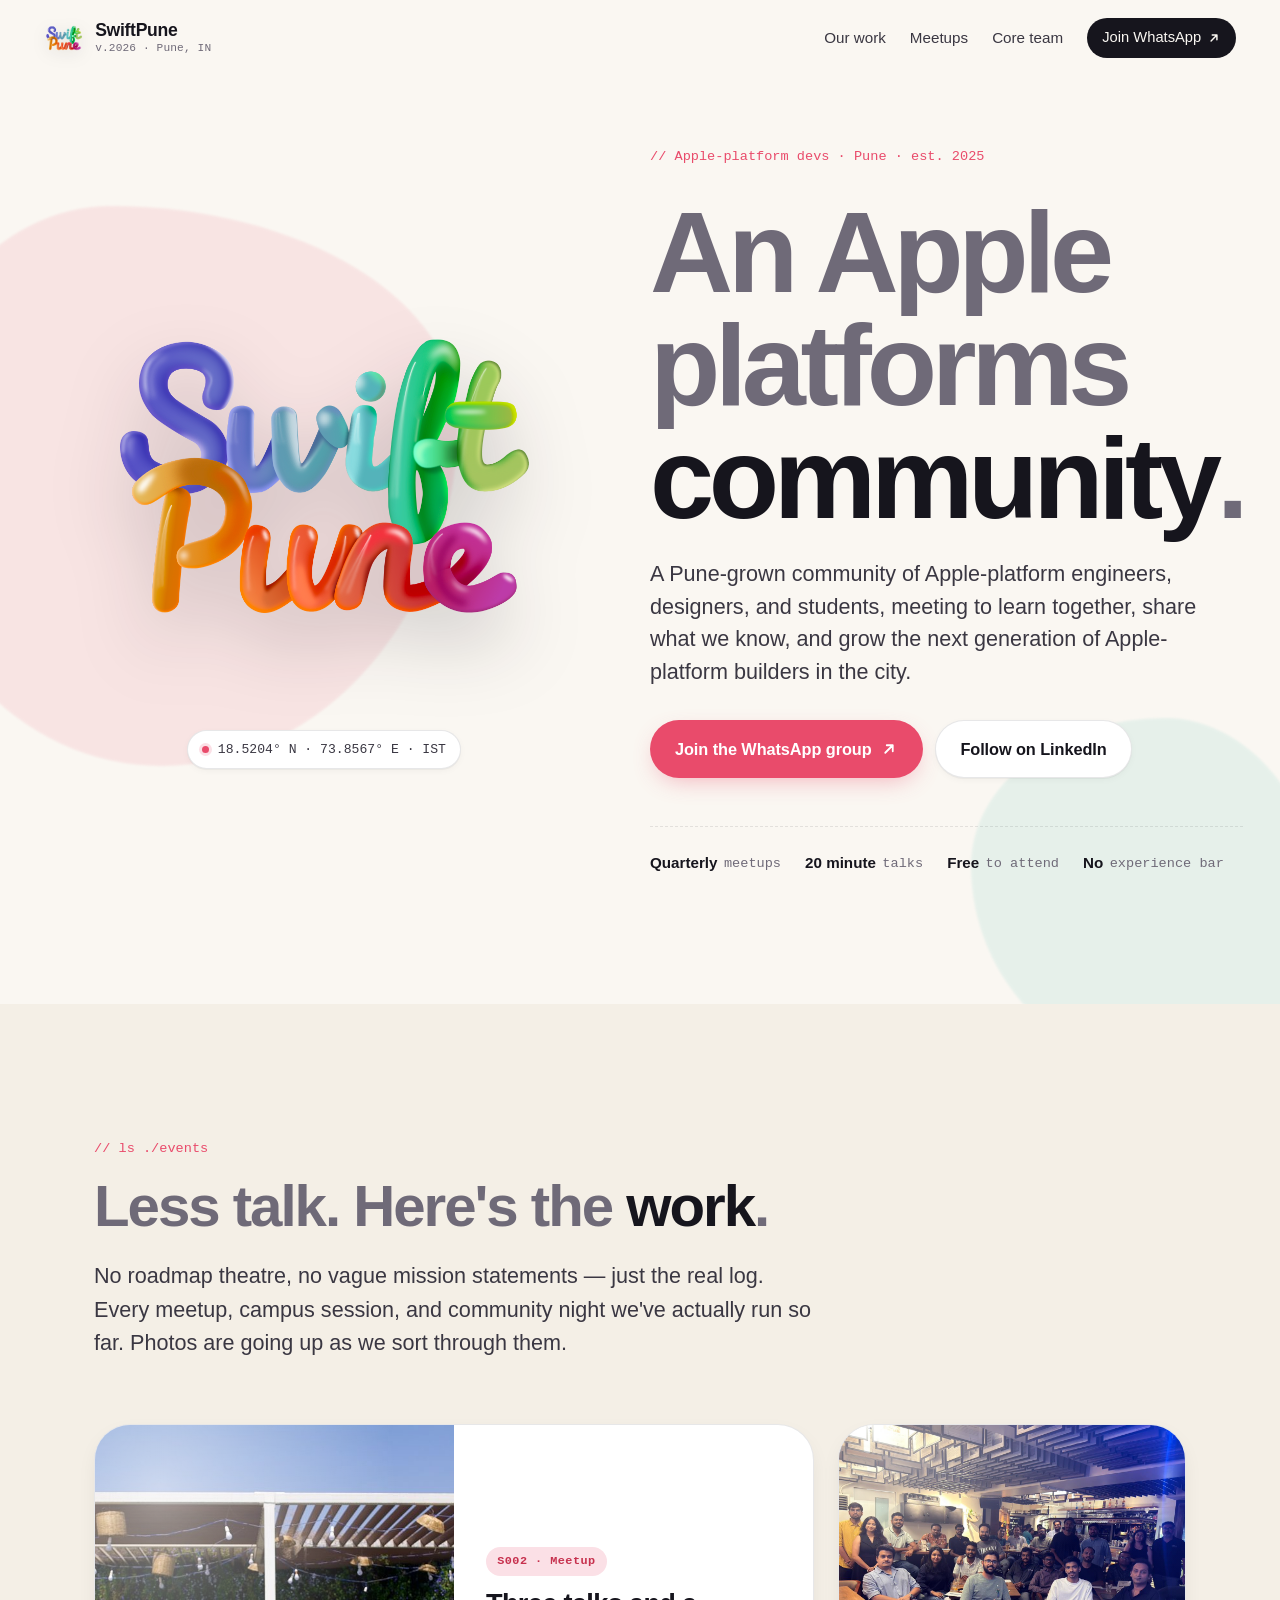
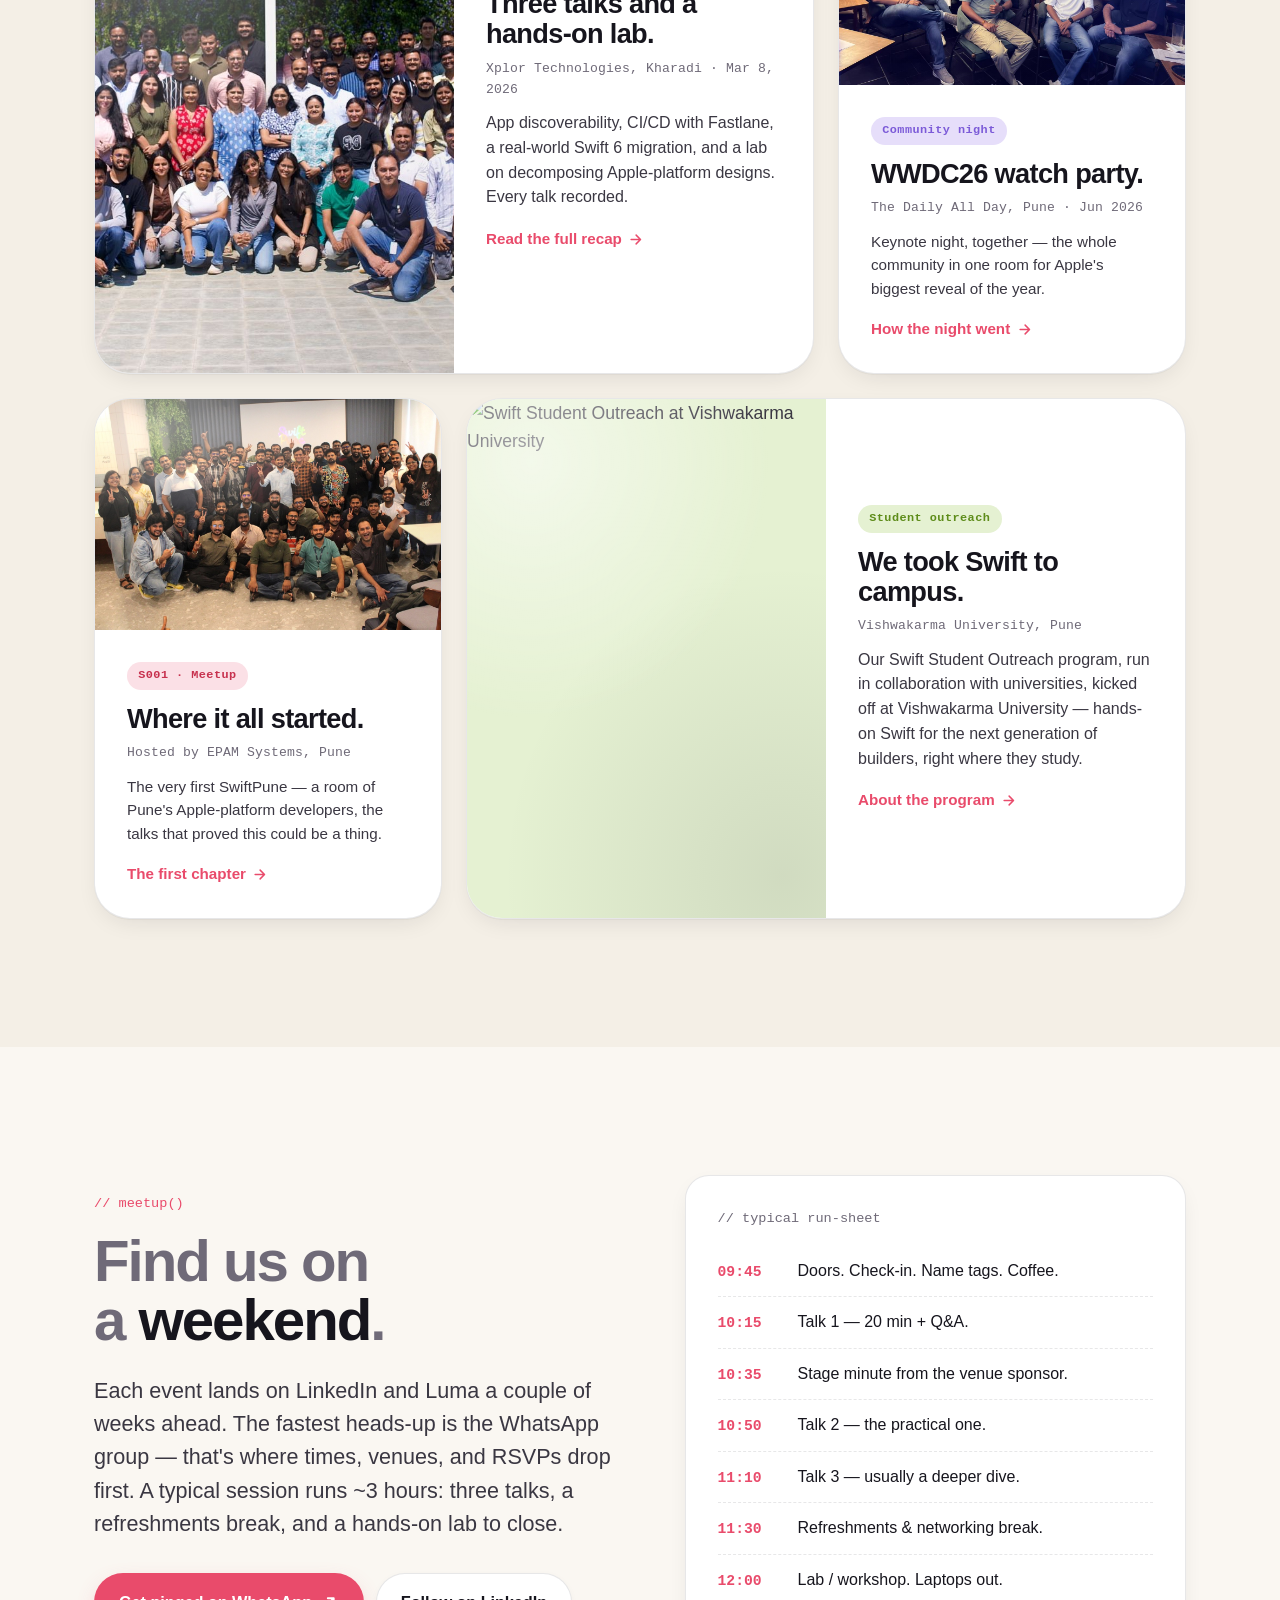
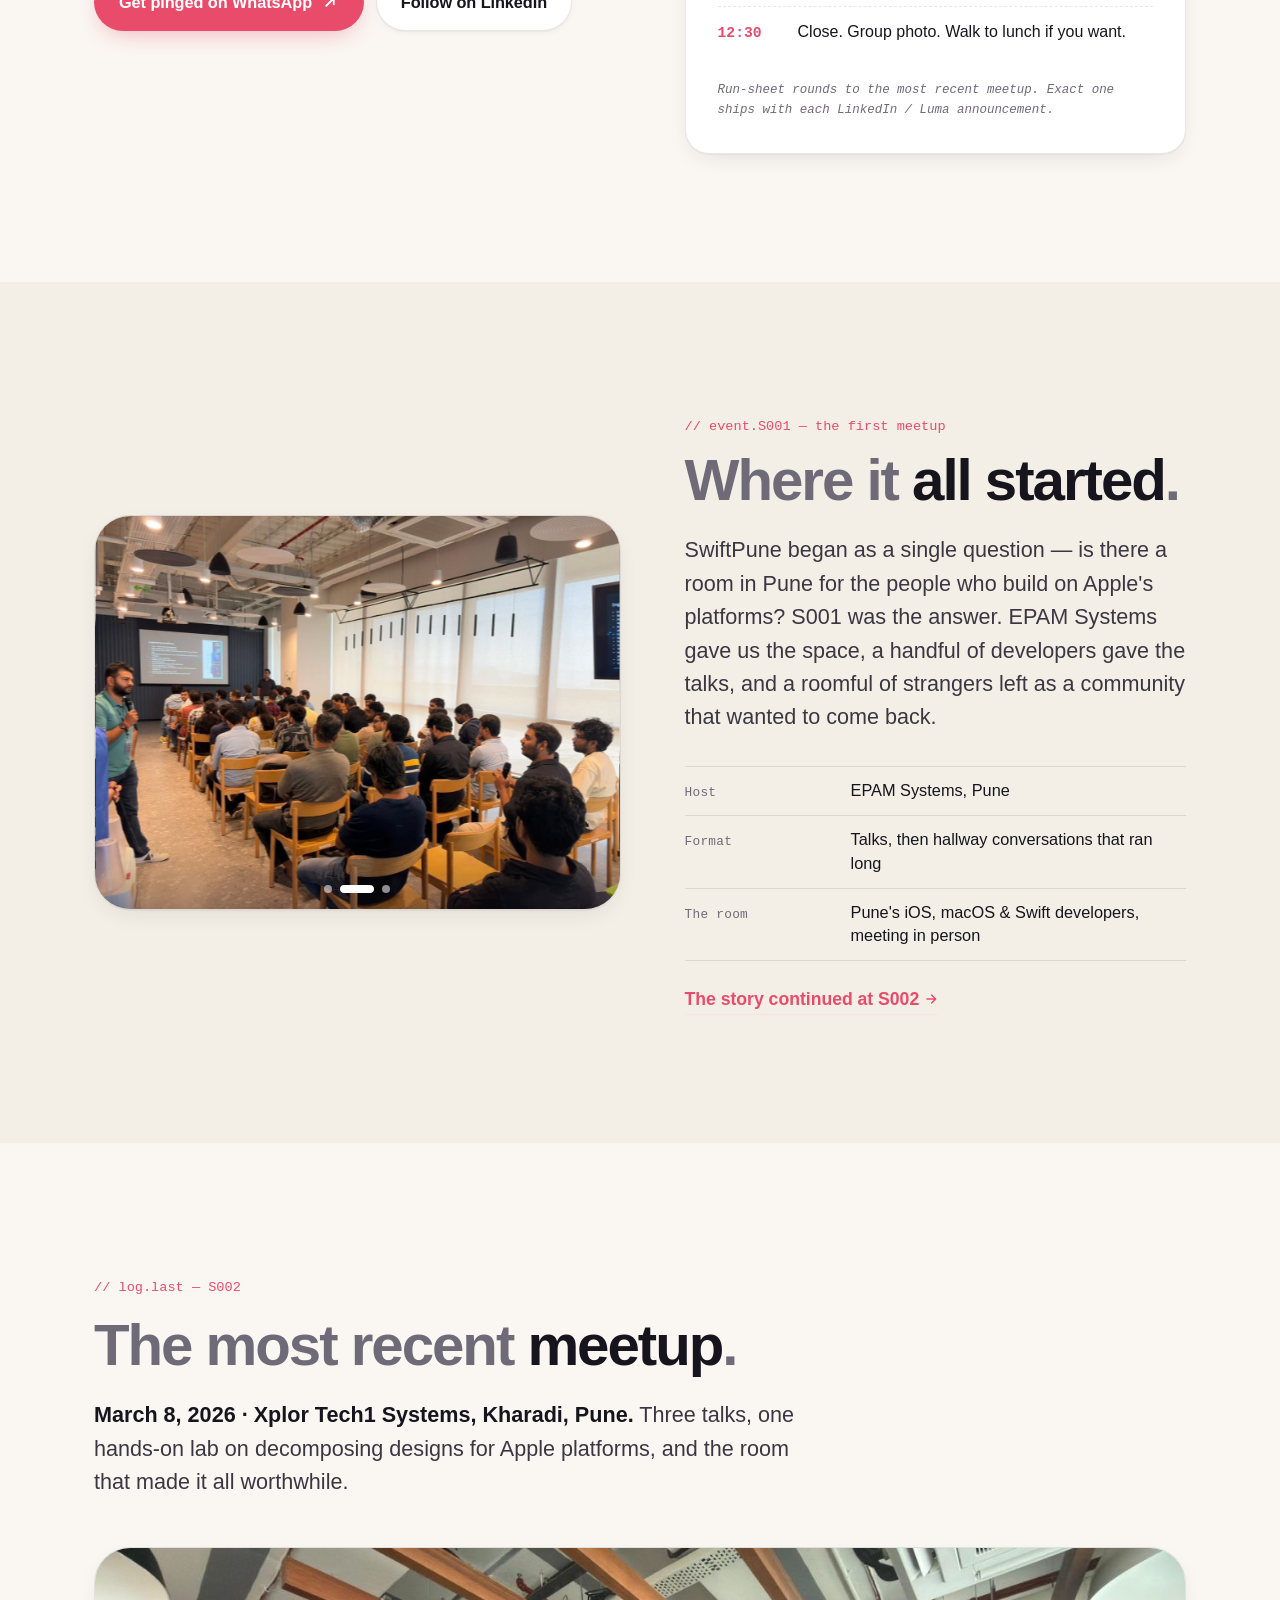
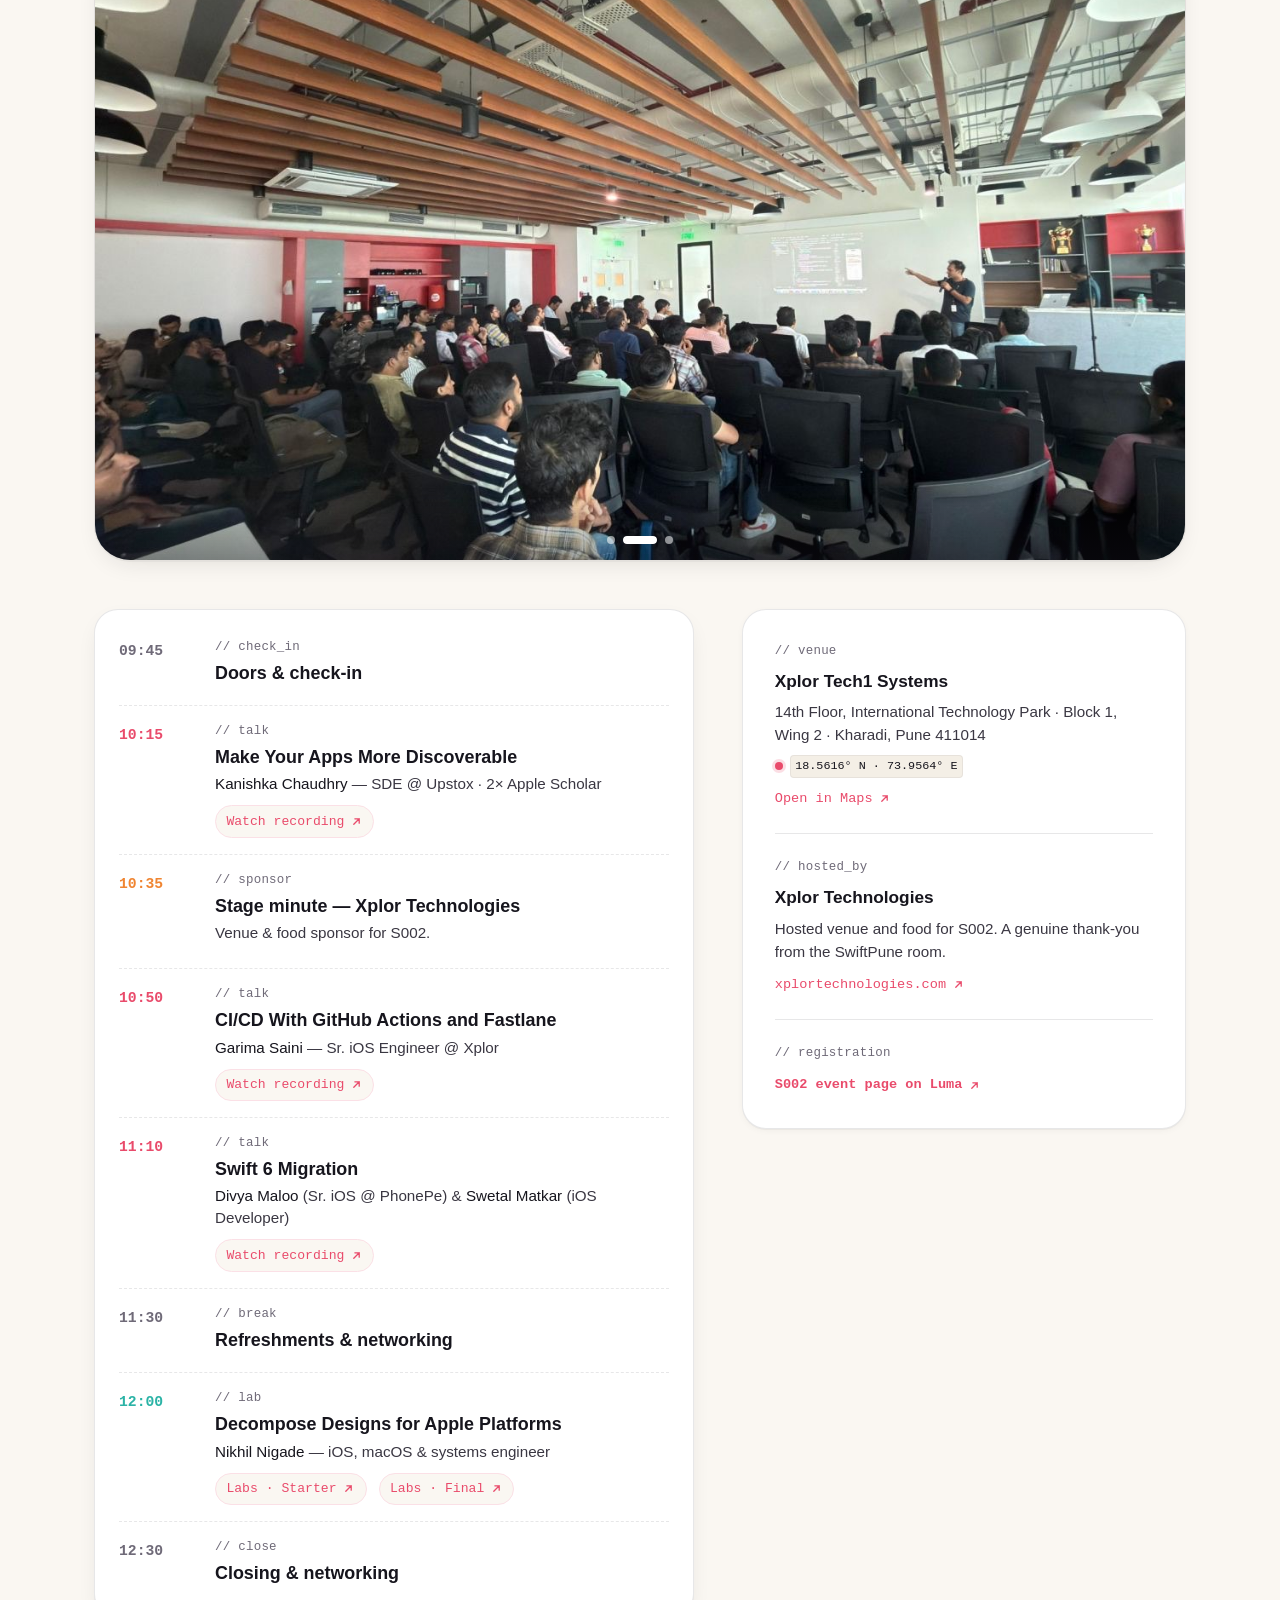
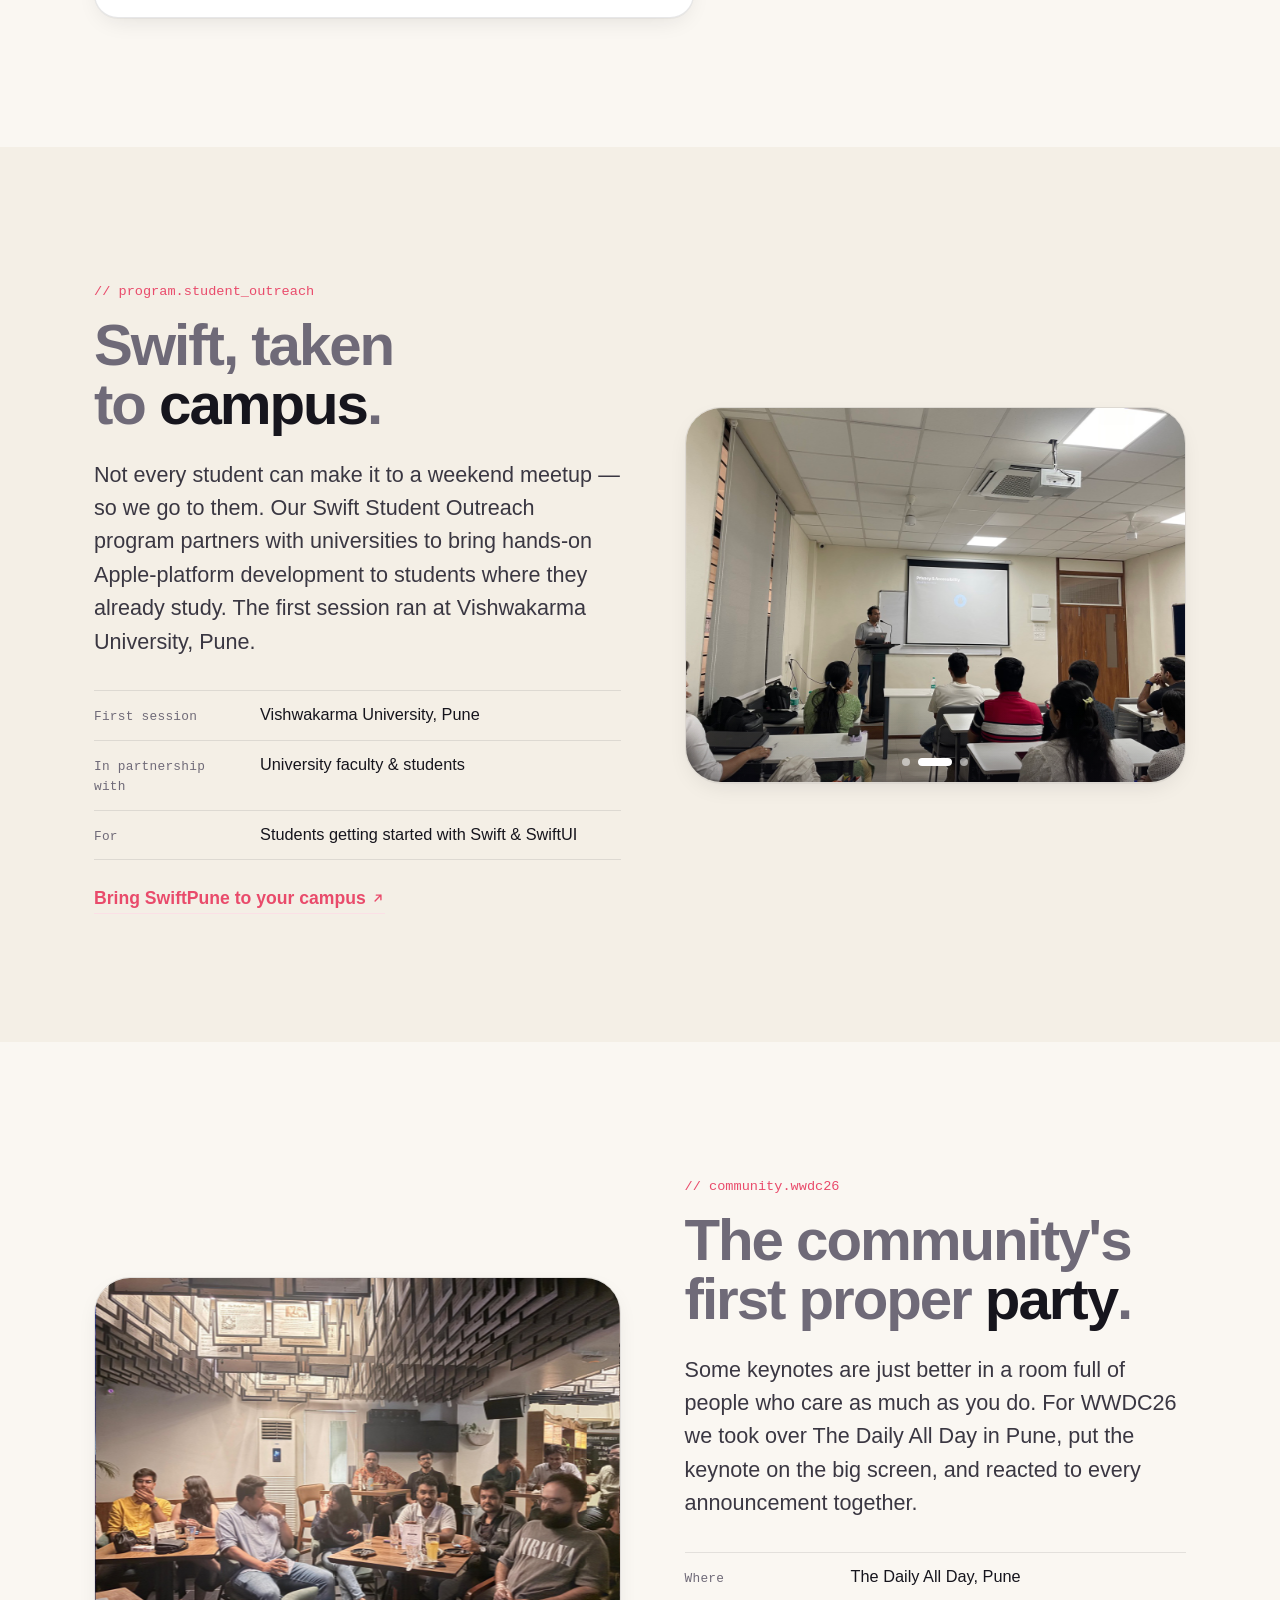
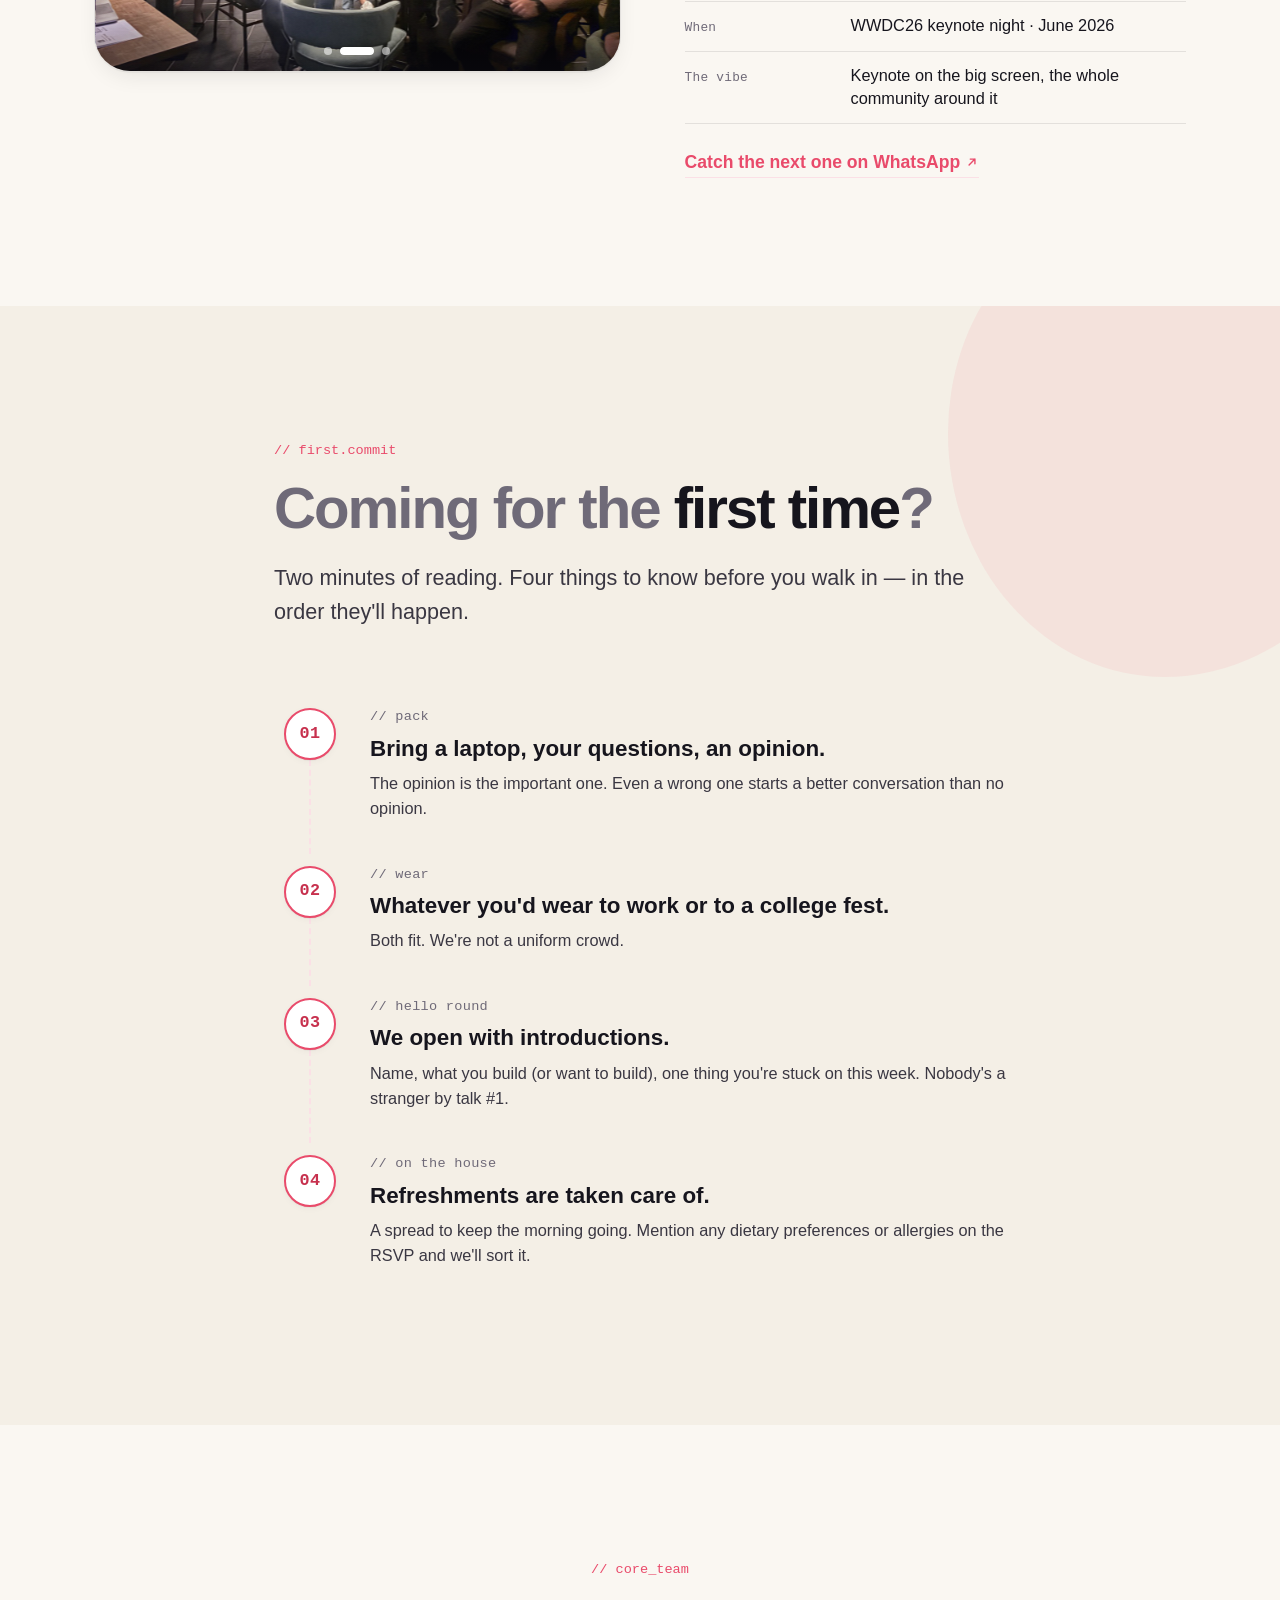
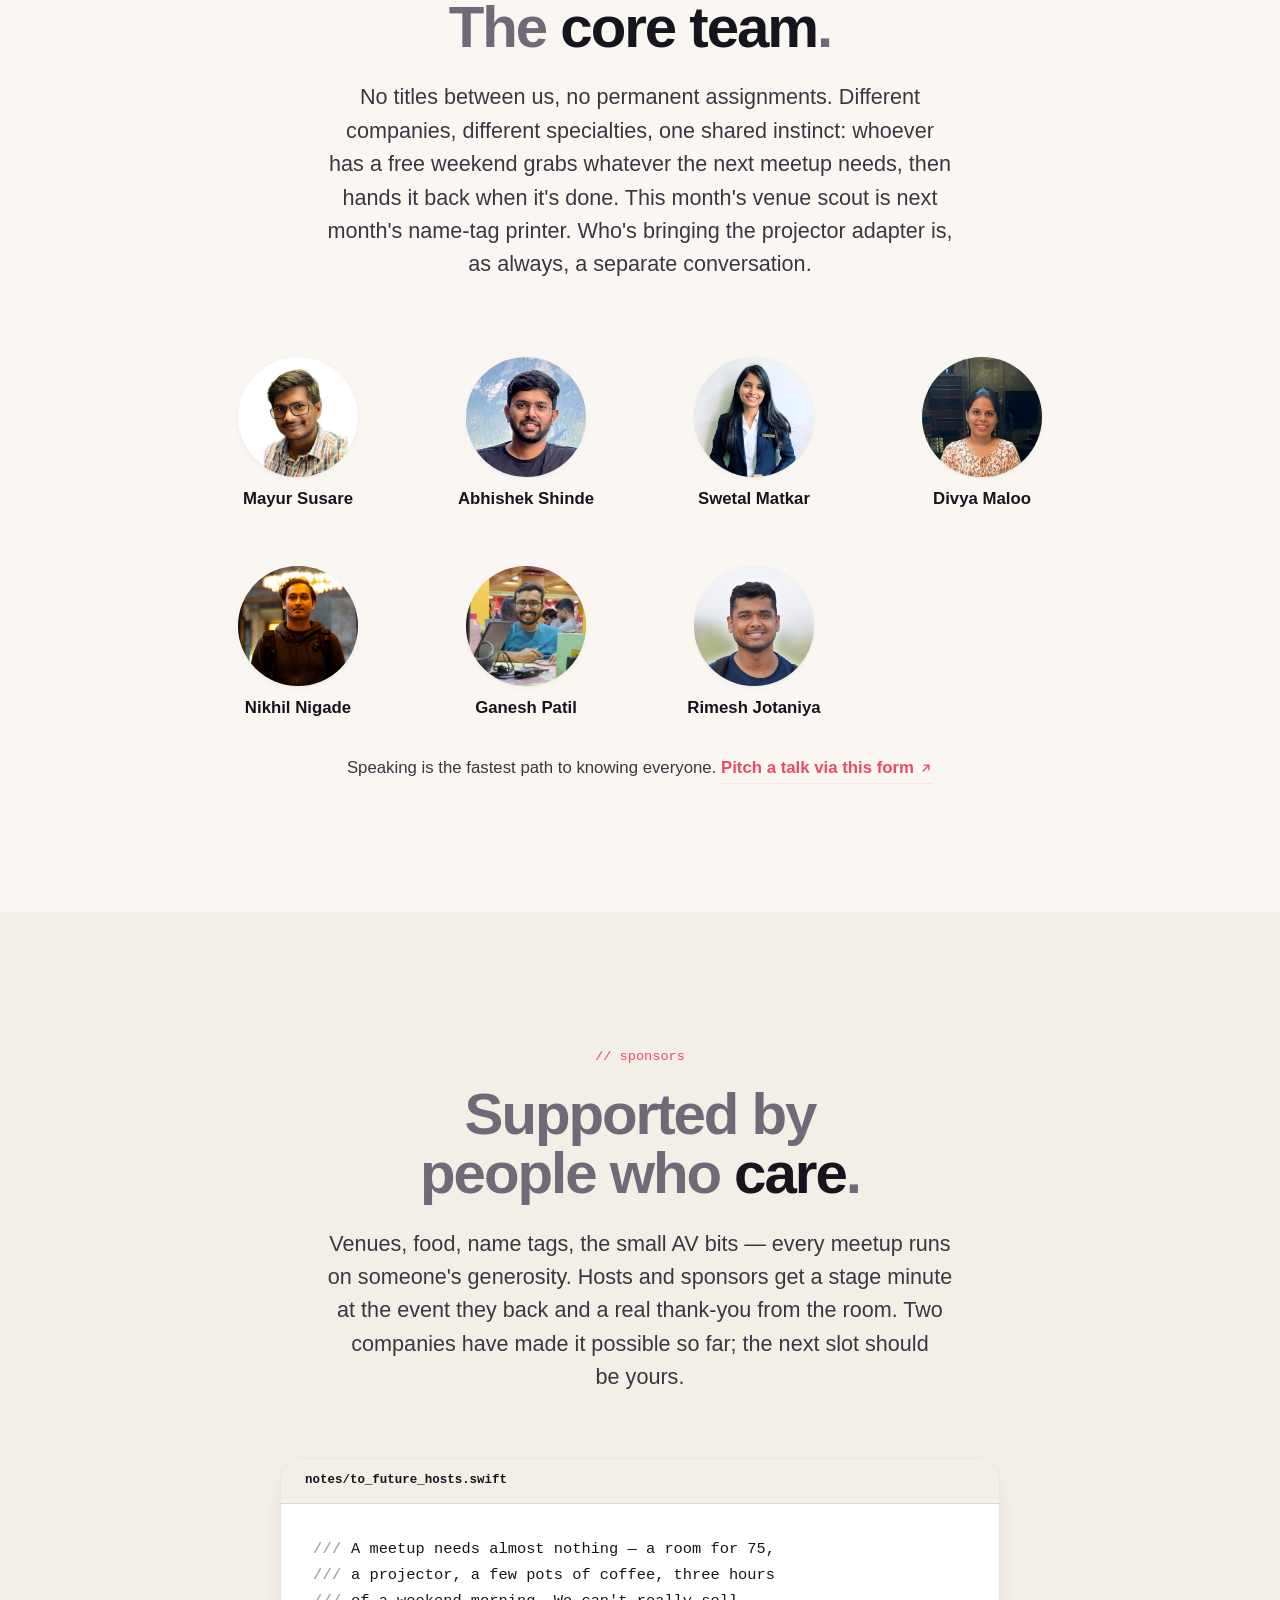
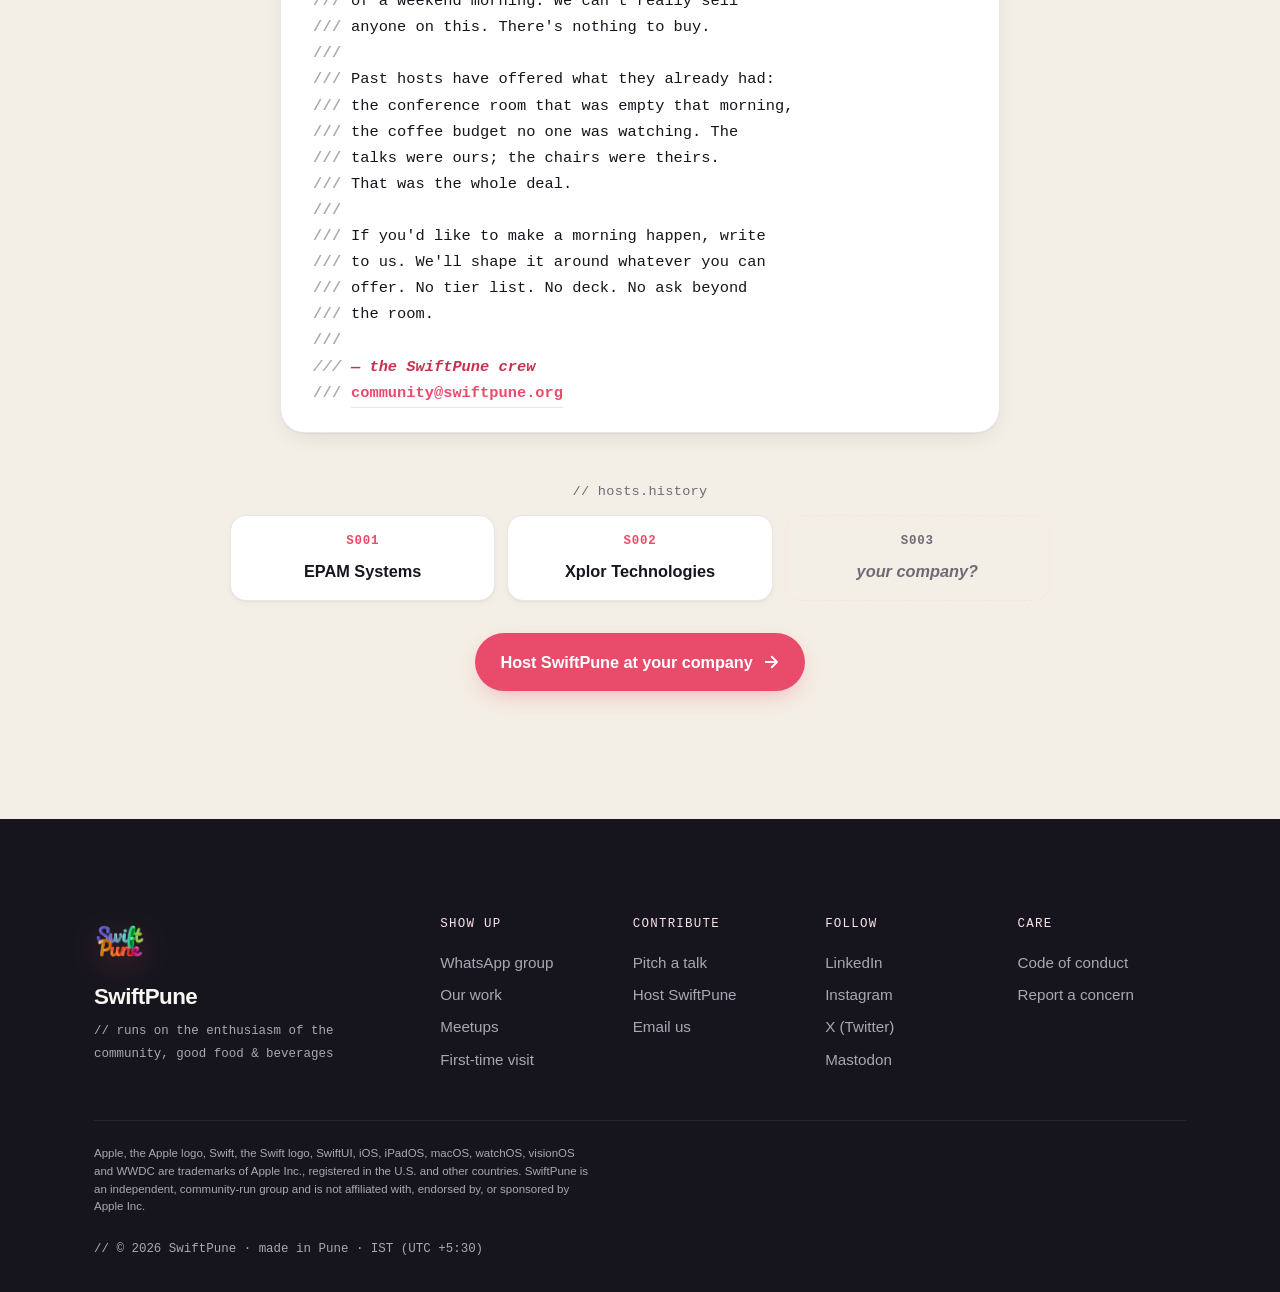
==== commit d036c778: "Wire real Google Form URLs into the CTAs Replace the two placeholder links with the live forms: - Pi" ====
--- a/index.html
+++ b/index.html
@@ -183,7 +183,7 @@
             <article class="work-card work-card--wide reveal-up" style="--i:0">
               <a class="work-card__link" href="#recent">
                 <span class="work-card__media work-card__media--teal">
-                  <img src="assets/Events/S002/01.jpeg" srcset="assets/Events/S002/01-640.jpeg 640w, assets/Events/S002/01-1024.jpeg 1024w, assets/Events/S002/01.jpeg 1280w" sizes="(max-width: 720px) 92vw, 540px" alt="SwiftPune S002 meetup at Xplor Technologies" loading="lazy" />
+                  <img src="assets/Events/S002/01.jpeg" alt="SwiftPune S002 meetup at Xplor Technologies" loading="lazy" />
                 </span>
                 <span class="work-card__body">
                   <span class="work-card__tag work-card__tag--meetup">S002 · Meetup</span>
@@ -206,7 +206,7 @@
             <article class="work-card work-card--tall reveal-up" style="--i:1">
               <a class="work-card__link" href="#wwdc">
                 <span class="work-card__media work-card__media--violet">
-                  <img src="assets/Events/watchparty/wwdc26/01.jpg" srcset="assets/Events/watchparty/wwdc26/01-640.jpg 640w, assets/Events/watchparty/wwdc26/01-1024.jpg 1024w, assets/Events/watchparty/wwdc26/01.jpg 1280w" sizes="(max-width: 720px) 92vw, 300px" alt="SwiftPune WWDC26 watch party at The Daily All Day, Pune" loading="lazy" />
+                  <img src="assets/Events/watchparty/wwdc26/01.jpg" alt="SwiftPune WWDC26 watch party at The Daily All Day, Pune" loading="lazy" />
                 </span>
                 <span class="work-card__body">
                   <span class="work-card__tag work-card__tag--party">Community night</span>
@@ -228,7 +228,7 @@
             <article class="work-card work-card--tall reveal-up" style="--i:2">
               <a class="work-card__link" href="#s001">
                 <span class="work-card__media work-card__media--coral">
-                  <img src="assets/Events/S001/01.jpeg" srcset="assets/Events/S001/01-640.jpeg 640w, assets/Events/S001/01-1024.jpeg 1024w, assets/Events/S001/01.jpeg 1280w" sizes="(max-width: 720px) 92vw, 300px" alt="SwiftPune's first meetup, S001" loading="lazy" />
+                  <img src="assets/Events/S001/01.jpeg" alt="SwiftPune's first meetup, S001" loading="lazy" />
                 </span>
                 <span class="work-card__body">
                   <span class="work-card__tag work-card__tag--meetup">S001 · Meetup</span>
@@ -250,7 +250,7 @@
             <article class="work-card work-card--wide reveal-up" style="--i:3">
               <a class="work-card__link" href="#outreach">
                 <span class="work-card__media work-card__media--green">
-                  <img src="assets/Events/student-outreach/vu-april-2026/01.jpeg" srcset="assets/Events/student-outreach/vu-april-2026/01-640.jpeg 640w, assets/Events/student-outreach/vu-april-2026/01-1024.jpeg 1024w, assets/Events/student-outreach/vu-april-2026/01.jpeg 1280w" sizes="(max-width: 720px) 92vw, 540px" alt="Swift Student Outreach at Vishwakarma University" loading="lazy" />
+                  <img src="assets/Events/student-outreach/vu-april-2026/01.jpeg" alt="Swift Student Outreach at Vishwakarma University" loading="lazy" />
                 </span>
                 <span class="work-card__body">
                   <span class="work-card__tag work-card__tag--outreach">Student outreach</span>
@@ -356,9 +356,9 @@
             <div class="initiative__media">
               <div class="gallery" data-gallery>
                 <div class="gallery__track">
-                  <figure class="gallery__slide"><img src="assets/Events/S001/01.jpeg" srcset="assets/Events/S001/01-640.jpeg 640w, assets/Events/S001/01-1024.jpeg 1024w, assets/Events/S001/01.jpeg 1280w" sizes="(max-width: 900px) 92vw, 600px" alt="SwiftPune's first meetup, S001 — photo 1" loading="lazy" /></figure>
-                  <figure class="gallery__slide"><img src="assets/Events/S001/02.jpeg" srcset="assets/Events/S001/02-640.jpeg 640w, assets/Events/S001/02-1024.jpeg 1024w, assets/Events/S001/02.jpeg 1280w" sizes="(max-width: 900px) 92vw, 600px" alt="SwiftPune's first meetup, S001 — photo 2" loading="lazy" /></figure>
-                  <figure class="gallery__slide"><img src="assets/Events/S001/03.jpeg" srcset="assets/Events/S001/03-640.jpeg 640w, assets/Events/S001/03-1024.jpeg 1024w, assets/Events/S001/03.jpeg 1280w" sizes="(max-width: 900px) 92vw, 600px" alt="SwiftPune's first meetup, S001 — photo 3" loading="lazy" /></figure>
+                  <figure class="gallery__slide"><img src="assets/Events/S001/01.jpeg" alt="SwiftPune's first meetup, S001 — photo 1" loading="lazy" /></figure>
+                  <figure class="gallery__slide"><img src="assets/Events/S001/02.jpeg" alt="SwiftPune's first meetup, S001 — photo 2" loading="lazy" /></figure>
+                  <figure class="gallery__slide"><img src="assets/Events/S001/03.jpeg" alt="SwiftPune's first meetup, S001 — photo 3" loading="lazy" /></figure>
                 </div>
                 <span class="gallery__scrim" aria-hidden="true"></span>
                 <div class="gallery__dots" role="group" aria-label="S001 photos">
@@ -425,9 +425,9 @@
           <div class="recap__gallery">
             <div class="gallery" data-gallery>
               <div class="gallery__track">
-                <figure class="gallery__slide"><img src="assets/Events/S002/01.jpeg" srcset="assets/Events/S002/01-640.jpeg 640w, assets/Events/S002/01-1024.jpeg 1024w, assets/Events/S002/01.jpeg 1280w" sizes="(max-width: 1240px) 92vw, 1100px" alt="SwiftPune S002 meetup at Xplor Technologies — photo 1" loading="lazy" /></figure>
-                <figure class="gallery__slide"><img src="assets/Events/S002/02.jpeg" srcset="assets/Events/S002/02-640.jpeg 640w, assets/Events/S002/02-1024.jpeg 1024w, assets/Events/S002/02.jpeg 1280w" sizes="(max-width: 1240px) 92vw, 1100px" alt="SwiftPune S002 meetup at Xplor Technologies — photo 2" loading="lazy" /></figure>
-                <figure class="gallery__slide"><img src="assets/Events/S002/03.jpeg" srcset="assets/Events/S002/03-640.jpeg 640w, assets/Events/S002/03-1024.jpeg 1024w, assets/Events/S002/03.jpeg 1280w" sizes="(max-width: 1240px) 92vw, 1100px" alt="SwiftPune S002 meetup at Xplor Technologies — photo 3" loading="lazy" /></figure>
+                <figure class="gallery__slide"><img src="assets/Events/S002/01.jpeg" alt="SwiftPune S002 meetup at Xplor Technologies — photo 1" loading="lazy" /></figure>
+                <figure class="gallery__slide"><img src="assets/Events/S002/02.jpeg" alt="SwiftPune S002 meetup at Xplor Technologies — photo 2" loading="lazy" /></figure>
+                <figure class="gallery__slide"><img src="assets/Events/S002/03.jpeg" alt="SwiftPune S002 meetup at Xplor Technologies — photo 3" loading="lazy" /></figure>
               </div>
               <span class="gallery__scrim" aria-hidden="true"></span>
               <div class="gallery__dots" role="group" aria-label="S002 photos">
@@ -602,9 +602,9 @@
             <div class="initiative__media">
               <div class="gallery" data-gallery>
                 <div class="gallery__track">
-                  <figure class="gallery__slide"><img src="assets/Events/student-outreach/vu-april-2026/01.jpeg" srcset="assets/Events/student-outreach/vu-april-2026/01-640.jpeg 640w, assets/Events/student-outreach/vu-april-2026/01-1024.jpeg 1024w, assets/Events/student-outreach/vu-april-2026/01.jpeg 1280w" sizes="(max-width: 900px) 92vw, 600px" alt="Swift Student Outreach at Vishwakarma University — photo 1" loading="lazy" /></figure>
-                  <figure class="gallery__slide"><img src="assets/Events/student-outreach/vu-april-2026/02.jpeg" srcset="assets/Events/student-outreach/vu-april-2026/02-640.jpeg 640w, assets/Events/student-outreach/vu-april-2026/02-1024.jpeg 1024w, assets/Events/student-outreach/vu-april-2026/02.jpeg 1280w" sizes="(max-width: 900px) 92vw, 600px" alt="Swift Student Outreach at Vishwakarma University — photo 2" loading="lazy" /></figure>
-                  <figure class="gallery__slide"><img src="assets/Events/student-outreach/vu-april-2026/03.jpeg" srcset="assets/Events/student-outreach/vu-april-2026/03-640.jpeg 640w, assets/Events/student-outreach/vu-april-2026/03-1024.jpeg 1024w, assets/Events/student-outreach/vu-april-2026/03.jpeg 1280w" sizes="(max-width: 900px) 92vw, 600px" alt="Swift Student Outreach at Vishwakarma University — photo 3" loading="lazy" /></figure>
+                  <figure class="gallery__slide"><img src="assets/Events/student-outreach/vu-april-2026/01.jpeg" alt="Swift Student Outreach at Vishwakarma University — photo 1" loading="lazy" /></figure>
+                  <figure class="gallery__slide"><img src="assets/Events/student-outreach/vu-april-2026/02.jpeg" alt="Swift Student Outreach at Vishwakarma University — photo 2" loading="lazy" /></figure>
+                  <figure class="gallery__slide"><img src="assets/Events/student-outreach/vu-april-2026/03.jpeg" alt="Swift Student Outreach at Vishwakarma University — photo 3" loading="lazy" /></figure>
                 </div>
                 <span class="gallery__scrim" aria-hidden="true"></span>
                 <div class="gallery__dots" role="group" aria-label="Student outreach photos">
@@ -641,8 +641,7 @@
                 </li>
               </ul>
               <p class="initiative__note">
-                <!-- TODO: replace with the real Google Form URL for campus outreach -->
-                <a class="link" href="https://forms.gle/REPLACE-WITH-OUTREACH-FORM" target="_blank" rel="noopener">
+                <a class="link" href="https://forms.gle/CeZP6YjRmobC9hE4A" target="_blank" rel="noopener">
                   Bring SwiftPune to your campus
                   <svg viewBox="0 0 24 24" width="14" height="14" fill="none" stroke="currentColor" stroke-width="2.4" stroke-linecap="round" stroke-linejoin="round" aria-hidden="true"><path d="M7 17 17 7M9 7h8v8"/></svg>
                 </a>
@@ -661,9 +660,9 @@
             <div class="initiative__media">
               <div class="gallery" data-gallery>
                 <div class="gallery__track">
-                  <figure class="gallery__slide"><img src="assets/Events/watchparty/wwdc26/01.jpg" srcset="assets/Events/watchparty/wwdc26/01-640.jpg 640w, assets/Events/watchparty/wwdc26/01-1024.jpg 1024w, assets/Events/watchparty/wwdc26/01.jpg 1280w" sizes="(max-width: 900px) 92vw, 600px" alt="SwiftPune WWDC26 watch party at The Daily All Day — photo 1" loading="lazy" /></figure>
-                  <figure class="gallery__slide"><img src="assets/Events/watchparty/wwdc26/02.jpg" srcset="assets/Events/watchparty/wwdc26/02-640.jpg 640w, assets/Events/watchparty/wwdc26/02-1024.jpg 1024w, assets/Events/watchparty/wwdc26/02.jpg 1280w" sizes="(max-width: 900px) 92vw, 600px" alt="SwiftPune WWDC26 watch party at The Daily All Day — photo 2" loading="lazy" /></figure>
-                  <figure class="gallery__slide"><img src="assets/Events/watchparty/wwdc26/03.jpg" srcset="assets/Events/watchparty/wwdc26/03-640.jpg 640w, assets/Events/watchparty/wwdc26/03-1024.jpg 1024w, assets/Events/watchparty/wwdc26/03.jpg 1280w" sizes="(max-width: 900px) 92vw, 600px" alt="SwiftPune WWDC26 watch party at The Daily All Day — photo 3" loading="lazy" /></figure>
+                  <figure class="gallery__slide"><img src="assets/Events/watchparty/wwdc26/01.jpg" alt="SwiftPune WWDC26 watch party at The Daily All Day — photo 1" loading="lazy" /></figure>
+                  <figure class="gallery__slide"><img src="assets/Events/watchparty/wwdc26/02.jpg" alt="SwiftPune WWDC26 watch party at The Daily All Day — photo 2" loading="lazy" /></figure>
+                  <figure class="gallery__slide"><img src="assets/Events/watchparty/wwdc26/03.jpg" alt="SwiftPune WWDC26 watch party at The Daily All Day — photo 3" loading="lazy" /></figure>
                 </div>
                 <span class="gallery__scrim" aria-hidden="true"></span>
                 <div class="gallery__dots" role="group" aria-label="WWDC26 watch party photos">
@@ -838,8 +837,7 @@
 
           <p class="team__cta">
             Speaking is the fastest path to knowing everyone.
-            <!-- TODO: replace with the real Google Form URL for talk pitches -->
-            <a class="link" href="https://forms.gle/REPLACE-WITH-TALK-FORM" target="_blank" rel="noopener">
+            <a class="link" href="https://forms.gle/r2qK6PbT3RxkErJm9" target="_blank" rel="noopener">
               Pitch a talk via this form
               <svg viewBox="0 0 24 24" width="14" height="14" fill="none" stroke="currentColor" stroke-width="2.4" stroke-linecap="round" stroke-linejoin="round" aria-hidden="true"><path d="M7 17 17 7M9 7h8v8"/></svg>
             </a>
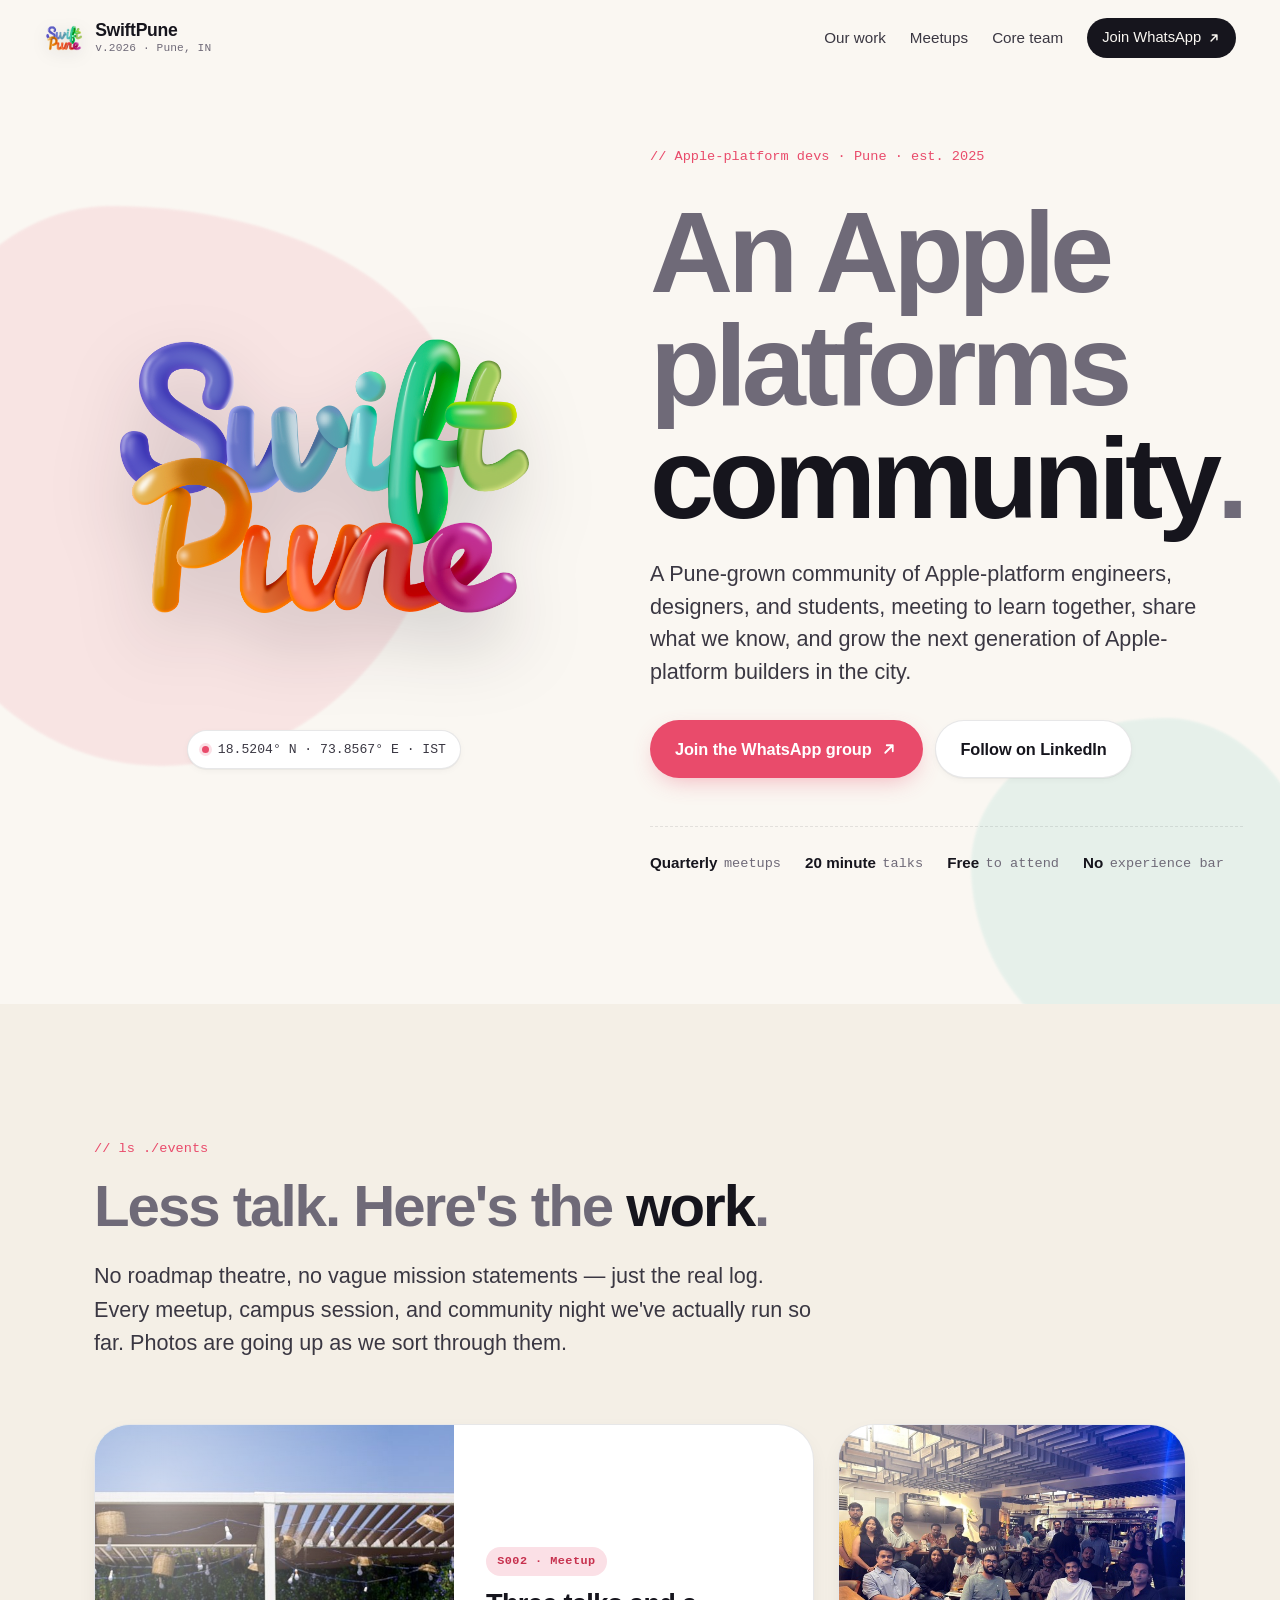
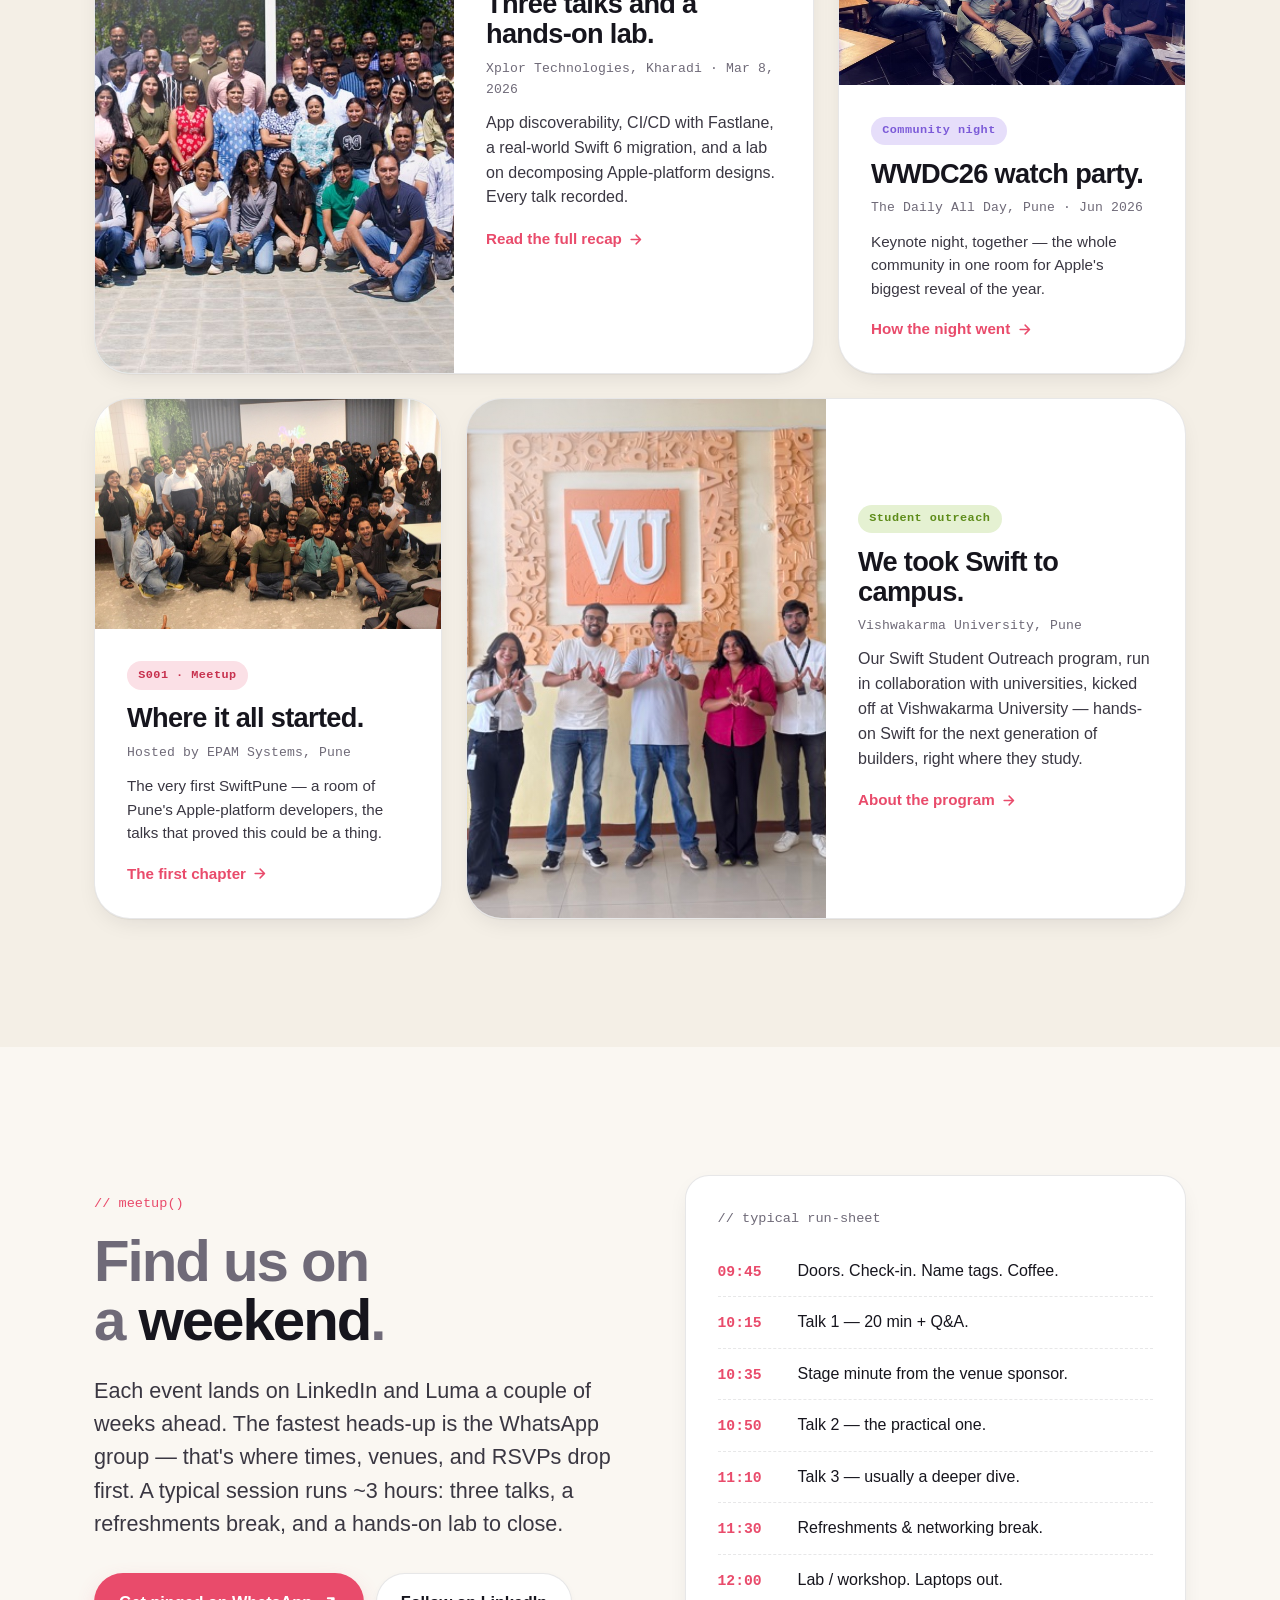
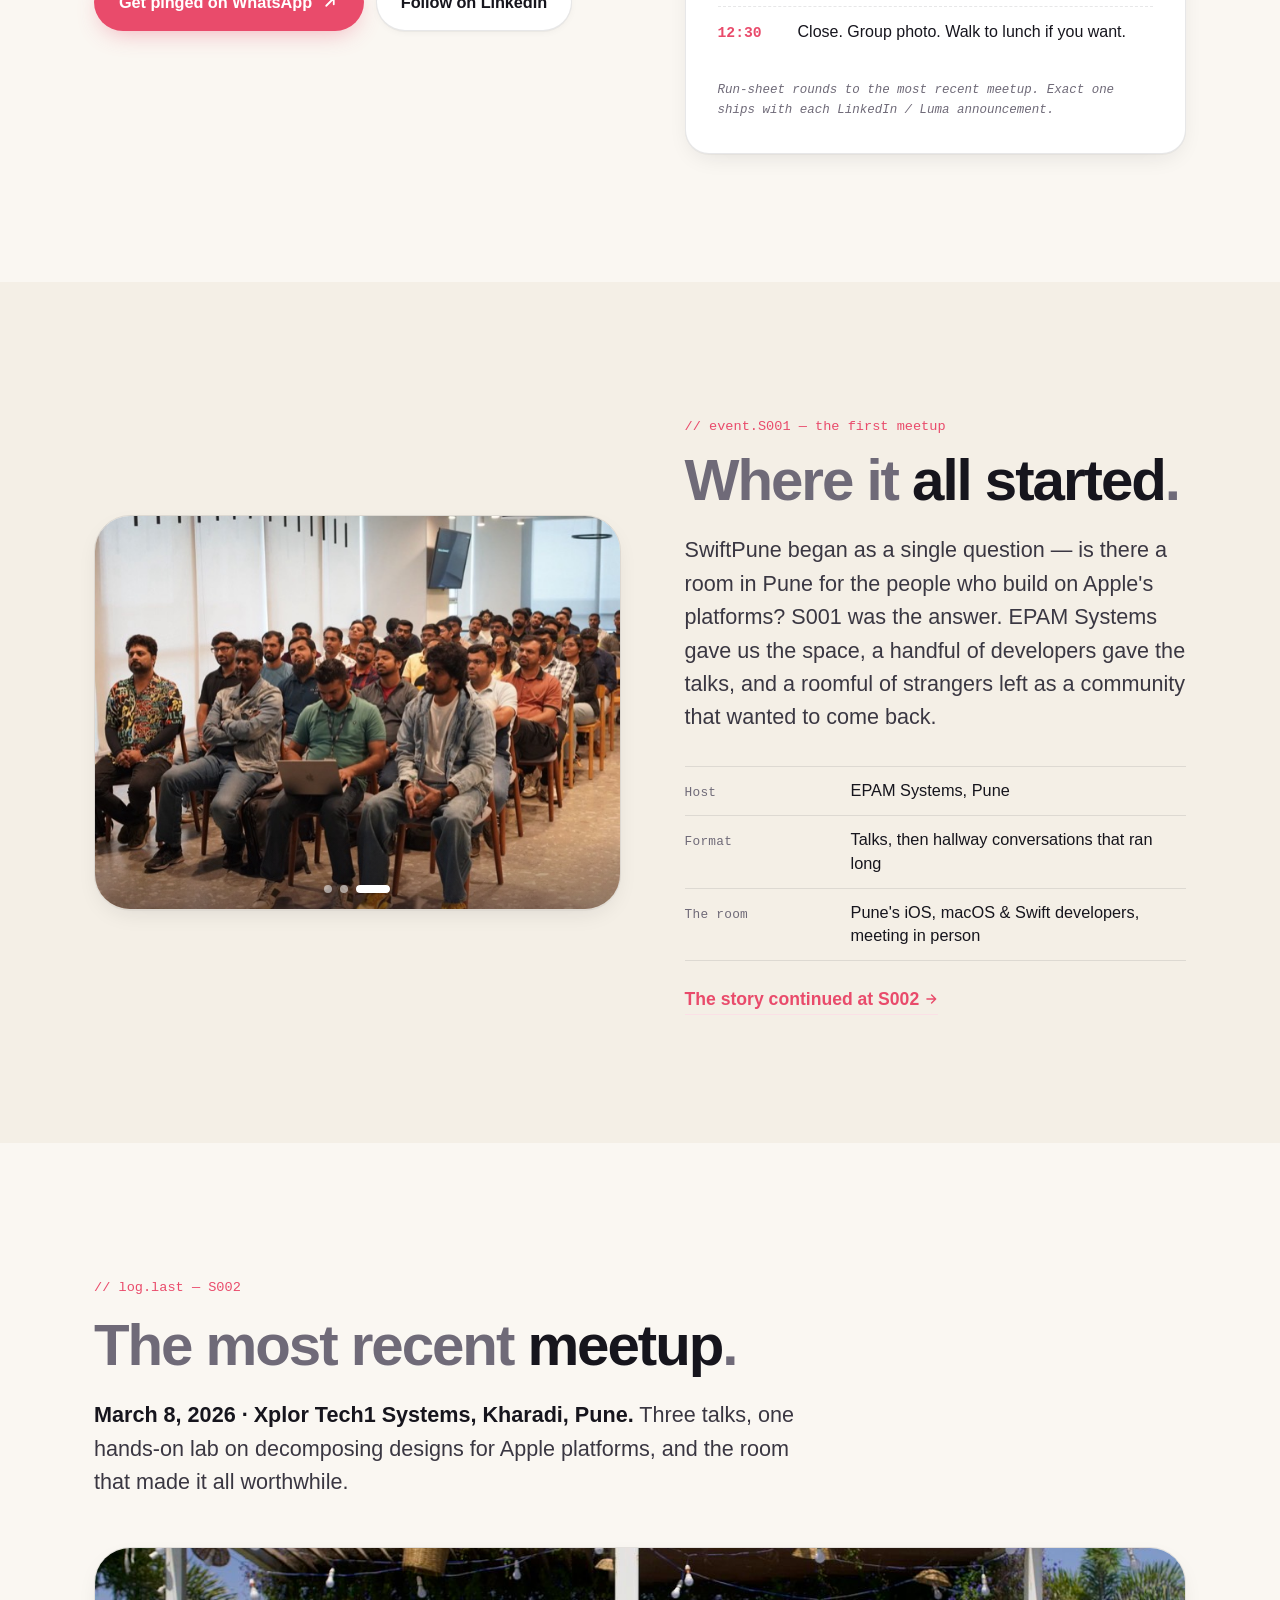
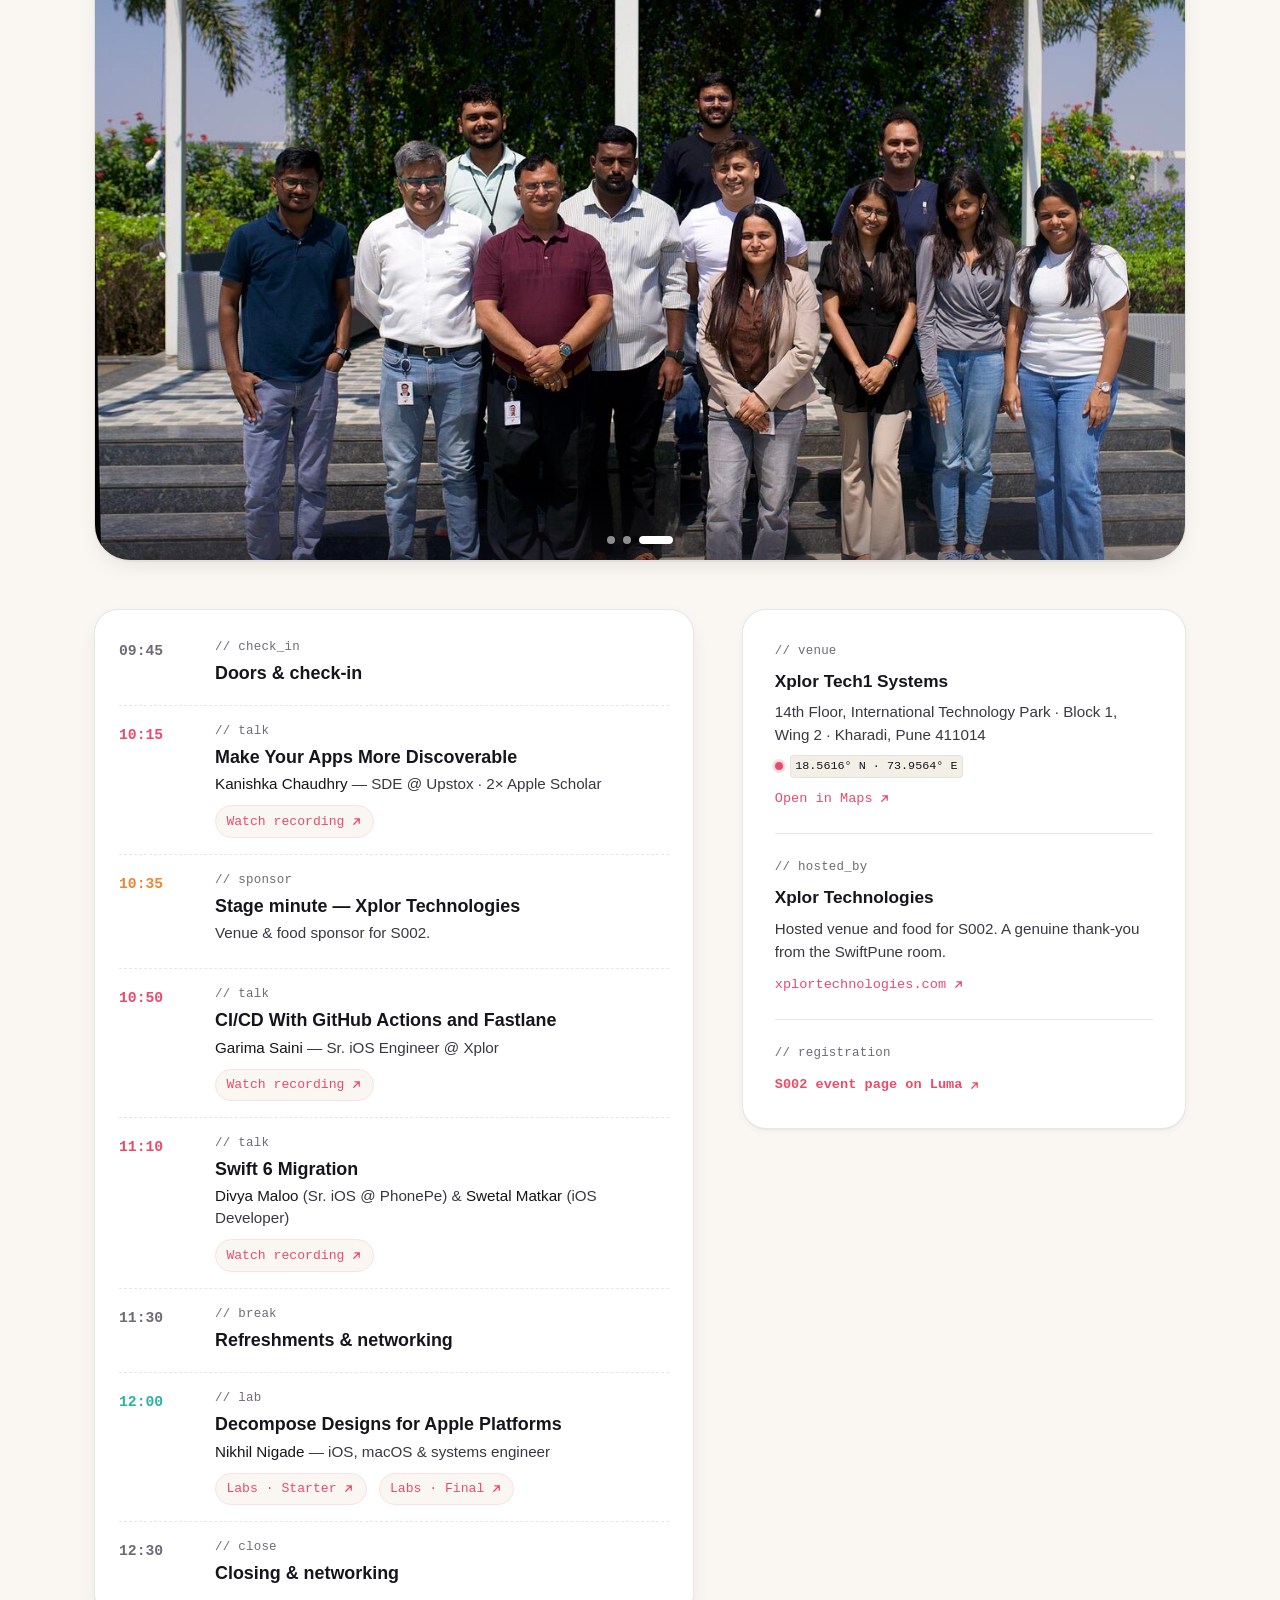
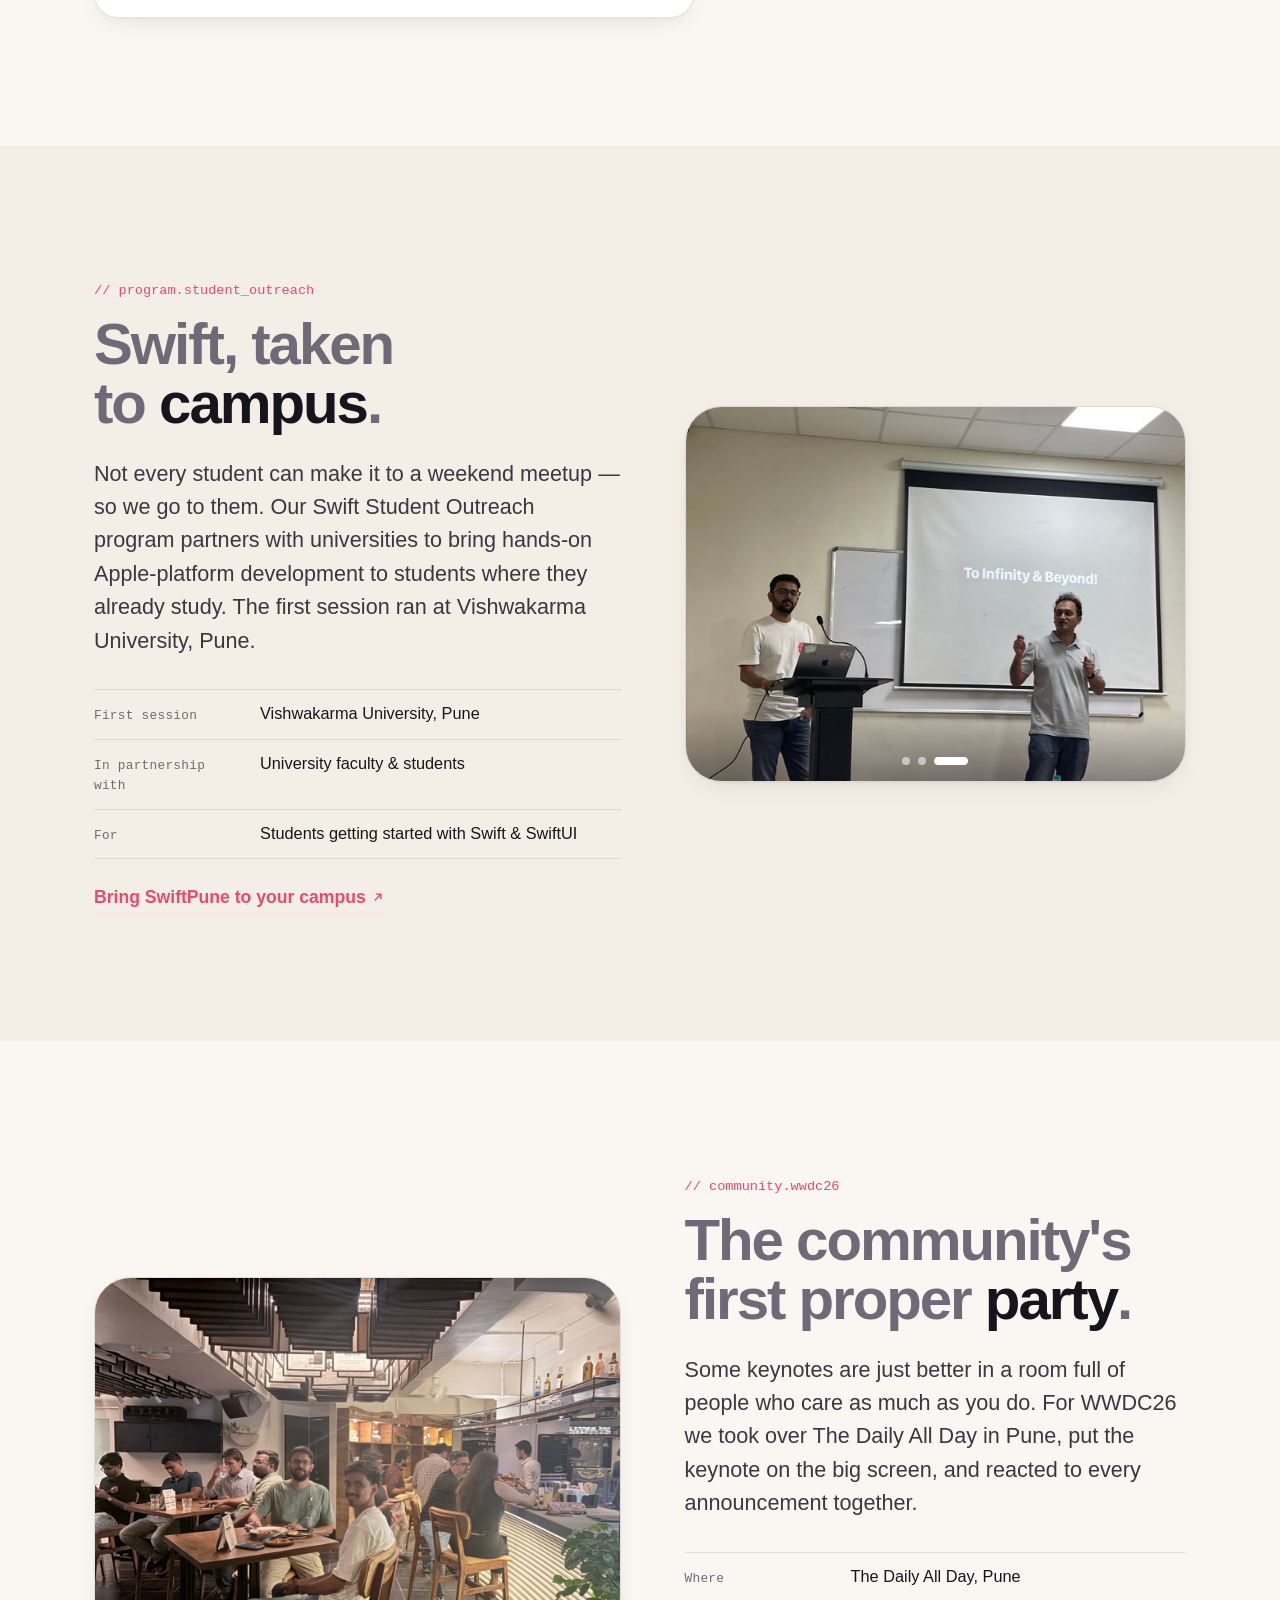
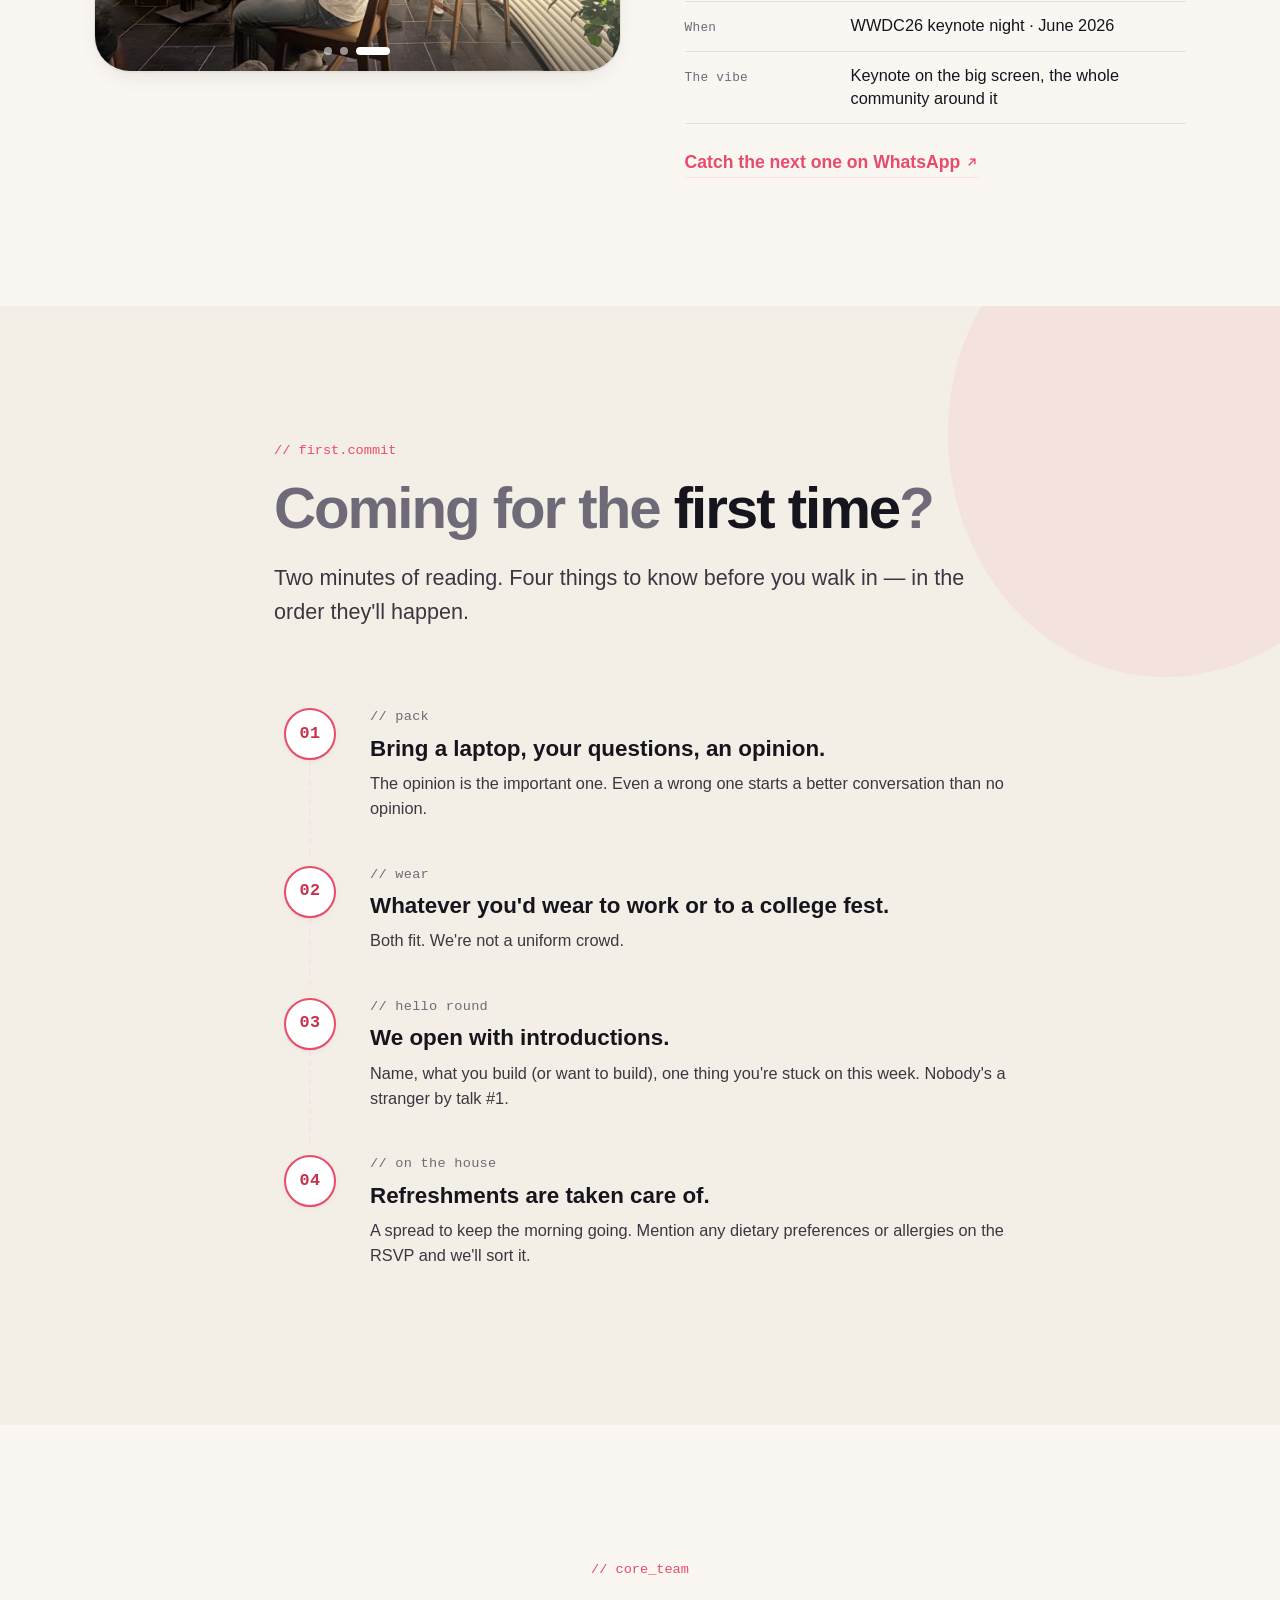
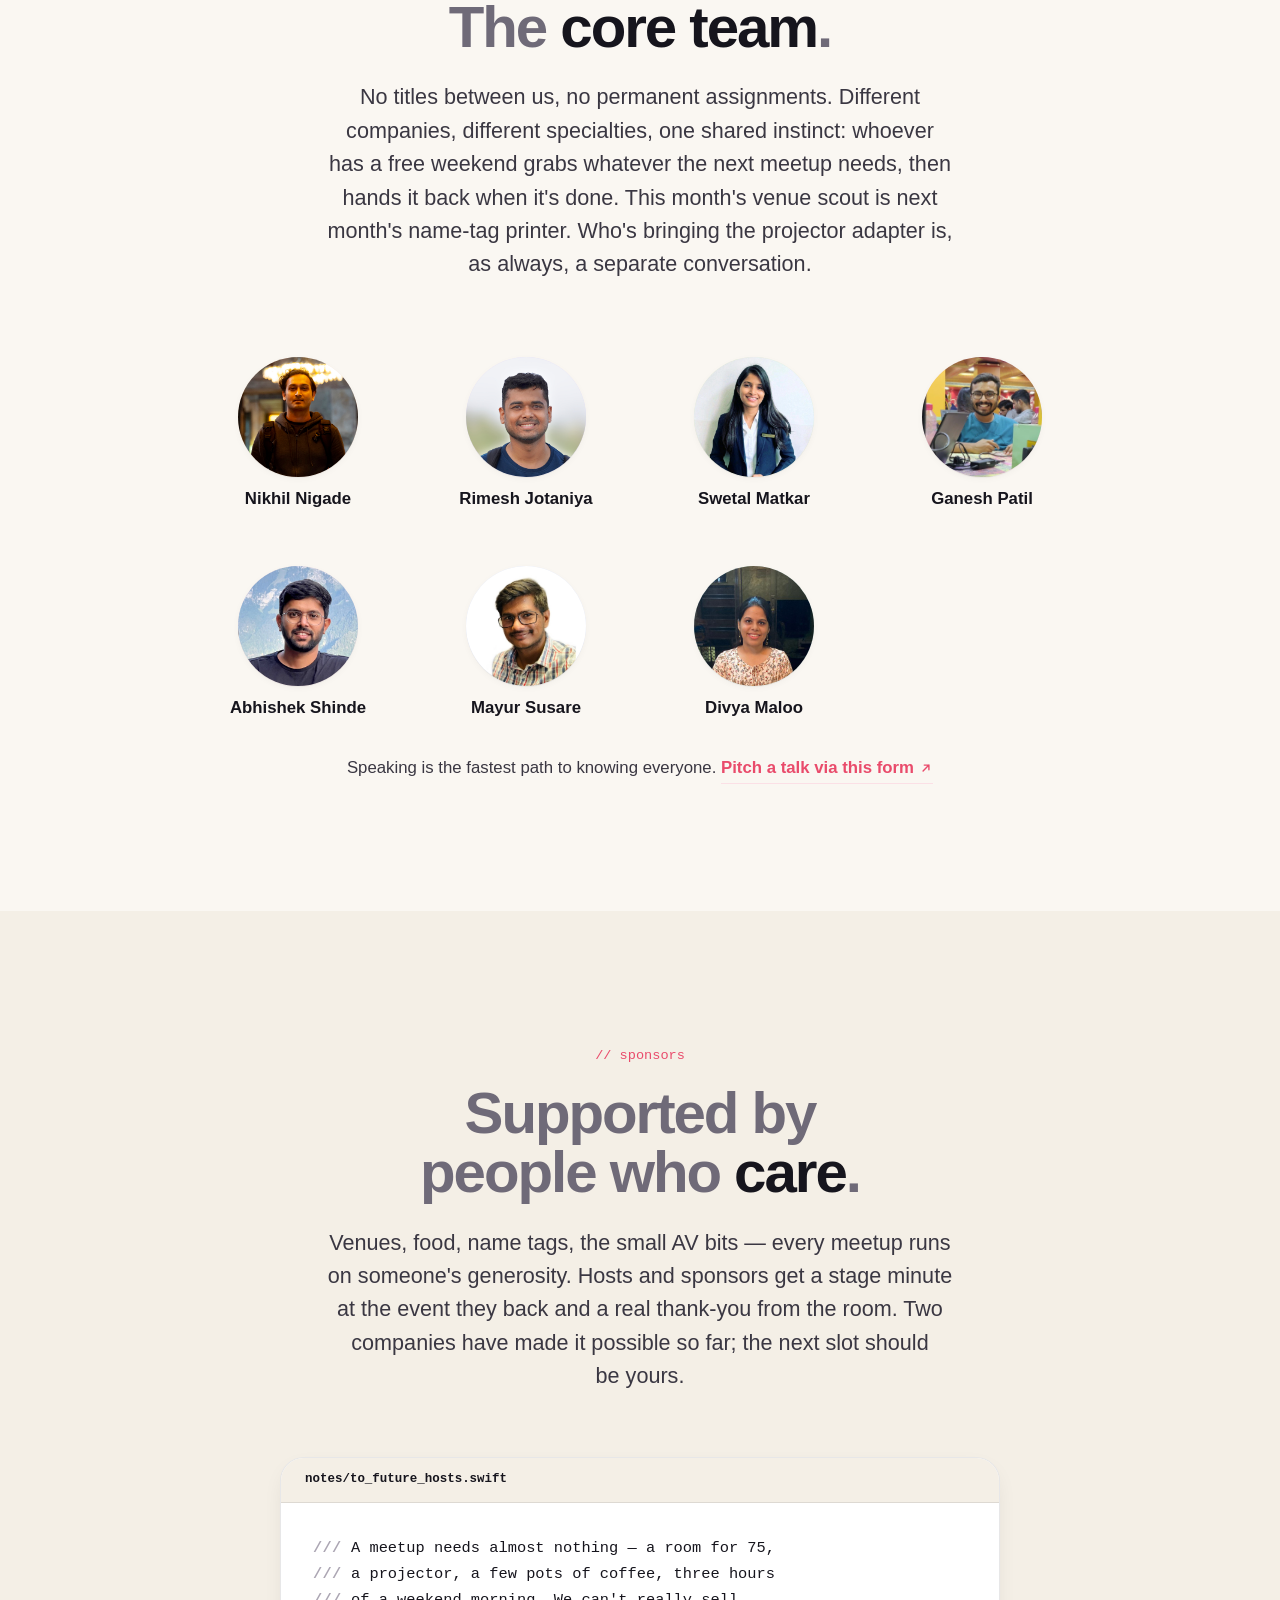
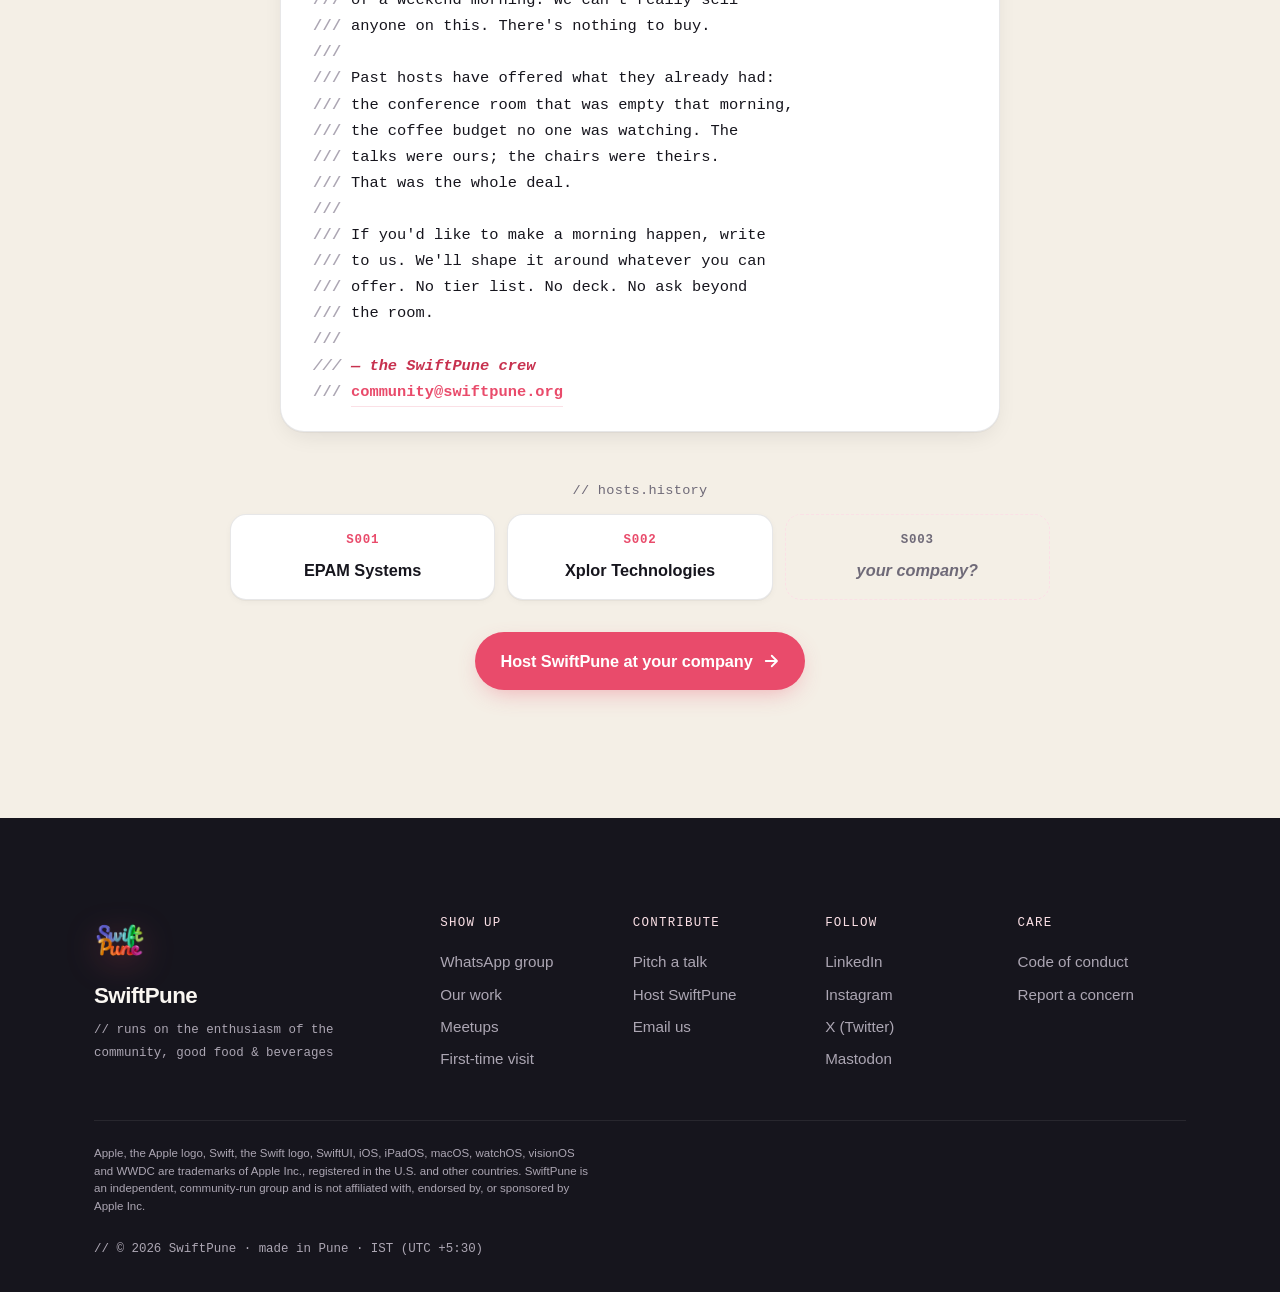
==== commit 807ddaa2: "Merge pull request #4 from Rimesh/wire-form-links Wire real Google Form URLs into the CTAs" ====
--- a/index.html
+++ b/index.html
@@ -183,7 +183,7 @@
             <article class="work-card work-card--wide reveal-up" style="--i:0">
               <a class="work-card__link" href="#recent">
                 <span class="work-card__media work-card__media--teal">
-                  <img src="assets/Events/S002/01.jpeg" alt="SwiftPune S002 meetup at Xplor Technologies" loading="lazy" />
+                  <img src="assets/Events/S002/01.jpeg" srcset="assets/Events/S002/01-640.jpeg 640w, assets/Events/S002/01-1024.jpeg 1024w, assets/Events/S002/01.jpeg 1280w" sizes="(max-width: 720px) 92vw, 540px" alt="SwiftPune S002 meetup at Xplor Technologies" loading="lazy" />
                 </span>
                 <span class="work-card__body">
                   <span class="work-card__tag work-card__tag--meetup">S002 · Meetup</span>
@@ -206,7 +206,7 @@
             <article class="work-card work-card--tall reveal-up" style="--i:1">
               <a class="work-card__link" href="#wwdc">
                 <span class="work-card__media work-card__media--violet">
-                  <img src="assets/Events/watchparty/wwdc26/01.jpg" alt="SwiftPune WWDC26 watch party at The Daily All Day, Pune" loading="lazy" />
+                  <img src="assets/Events/watchparty/wwdc26/01.jpg" srcset="assets/Events/watchparty/wwdc26/01-640.jpg 640w, assets/Events/watchparty/wwdc26/01-1024.jpg 1024w, assets/Events/watchparty/wwdc26/01.jpg 1280w" sizes="(max-width: 720px) 92vw, 300px" alt="SwiftPune WWDC26 watch party at The Daily All Day, Pune" loading="lazy" />
                 </span>
                 <span class="work-card__body">
                   <span class="work-card__tag work-card__tag--party">Community night</span>
@@ -228,7 +228,7 @@
             <article class="work-card work-card--tall reveal-up" style="--i:2">
               <a class="work-card__link" href="#s001">
                 <span class="work-card__media work-card__media--coral">
-                  <img src="assets/Events/S001/01.jpeg" alt="SwiftPune's first meetup, S001" loading="lazy" />
+                  <img src="assets/Events/S001/01.jpeg" srcset="assets/Events/S001/01-640.jpeg 640w, assets/Events/S001/01-1024.jpeg 1024w, assets/Events/S001/01.jpeg 1280w" sizes="(max-width: 720px) 92vw, 300px" alt="SwiftPune's first meetup, S001" loading="lazy" />
                 </span>
                 <span class="work-card__body">
                   <span class="work-card__tag work-card__tag--meetup">S001 · Meetup</span>
@@ -250,7 +250,7 @@
             <article class="work-card work-card--wide reveal-up" style="--i:3">
               <a class="work-card__link" href="#outreach">
                 <span class="work-card__media work-card__media--green">
-                  <img src="assets/Events/student-outreach/vu-april-2026/01.jpeg" alt="Swift Student Outreach at Vishwakarma University" loading="lazy" />
+                  <img src="assets/Events/student-outreach/vu-april-2026/01.jpeg" srcset="assets/Events/student-outreach/vu-april-2026/01-640.jpeg 640w, assets/Events/student-outreach/vu-april-2026/01-1024.jpeg 1024w, assets/Events/student-outreach/vu-april-2026/01.jpeg 1280w" sizes="(max-width: 720px) 92vw, 540px" alt="Swift Student Outreach at Vishwakarma University" loading="lazy" />
                 </span>
                 <span class="work-card__body">
                   <span class="work-card__tag work-card__tag--outreach">Student outreach</span>
@@ -356,9 +356,9 @@
             <div class="initiative__media">
               <div class="gallery" data-gallery>
                 <div class="gallery__track">
-                  <figure class="gallery__slide"><img src="assets/Events/S001/01.jpeg" alt="SwiftPune's first meetup, S001 — photo 1" loading="lazy" /></figure>
-                  <figure class="gallery__slide"><img src="assets/Events/S001/02.jpeg" alt="SwiftPune's first meetup, S001 — photo 2" loading="lazy" /></figure>
-                  <figure class="gallery__slide"><img src="assets/Events/S001/03.jpeg" alt="SwiftPune's first meetup, S001 — photo 3" loading="lazy" /></figure>
+                  <figure class="gallery__slide"><img src="assets/Events/S001/01.jpeg" srcset="assets/Events/S001/01-640.jpeg 640w, assets/Events/S001/01-1024.jpeg 1024w, assets/Events/S001/01.jpeg 1280w" sizes="(max-width: 900px) 92vw, 600px" alt="SwiftPune's first meetup, S001 — photo 1" loading="lazy" /></figure>
+                  <figure class="gallery__slide"><img src="assets/Events/S001/02.jpeg" srcset="assets/Events/S001/02-640.jpeg 640w, assets/Events/S001/02-1024.jpeg 1024w, assets/Events/S001/02.jpeg 1280w" sizes="(max-width: 900px) 92vw, 600px" alt="SwiftPune's first meetup, S001 — photo 2" loading="lazy" /></figure>
+                  <figure class="gallery__slide"><img src="assets/Events/S001/03.jpeg" srcset="assets/Events/S001/03-640.jpeg 640w, assets/Events/S001/03-1024.jpeg 1024w, assets/Events/S001/03.jpeg 1280w" sizes="(max-width: 900px) 92vw, 600px" alt="SwiftPune's first meetup, S001 — photo 3" loading="lazy" /></figure>
                 </div>
                 <span class="gallery__scrim" aria-hidden="true"></span>
                 <div class="gallery__dots" role="group" aria-label="S001 photos">
@@ -425,9 +425,9 @@
           <div class="recap__gallery">
             <div class="gallery" data-gallery>
               <div class="gallery__track">
-                <figure class="gallery__slide"><img src="assets/Events/S002/01.jpeg" alt="SwiftPune S002 meetup at Xplor Technologies — photo 1" loading="lazy" /></figure>
-                <figure class="gallery__slide"><img src="assets/Events/S002/02.jpeg" alt="SwiftPune S002 meetup at Xplor Technologies — photo 2" loading="lazy" /></figure>
-                <figure class="gallery__slide"><img src="assets/Events/S002/03.jpeg" alt="SwiftPune S002 meetup at Xplor Technologies — photo 3" loading="lazy" /></figure>
+                <figure class="gallery__slide"><img src="assets/Events/S002/01.jpeg" srcset="assets/Events/S002/01-640.jpeg 640w, assets/Events/S002/01-1024.jpeg 1024w, assets/Events/S002/01.jpeg 1280w" sizes="(max-width: 1240px) 92vw, 1100px" alt="SwiftPune S002 meetup at Xplor Technologies — photo 1" loading="lazy" /></figure>
+                <figure class="gallery__slide"><img src="assets/Events/S002/02.jpeg" srcset="assets/Events/S002/02-640.jpeg 640w, assets/Events/S002/02-1024.jpeg 1024w, assets/Events/S002/02.jpeg 1280w" sizes="(max-width: 1240px) 92vw, 1100px" alt="SwiftPune S002 meetup at Xplor Technologies — photo 2" loading="lazy" /></figure>
+                <figure class="gallery__slide"><img src="assets/Events/S002/03.jpeg" srcset="assets/Events/S002/03-640.jpeg 640w, assets/Events/S002/03-1024.jpeg 1024w, assets/Events/S002/03.jpeg 1280w" sizes="(max-width: 1240px) 92vw, 1100px" alt="SwiftPune S002 meetup at Xplor Technologies — photo 3" loading="lazy" /></figure>
               </div>
               <span class="gallery__scrim" aria-hidden="true"></span>
               <div class="gallery__dots" role="group" aria-label="S002 photos">
@@ -602,9 +602,9 @@
             <div class="initiative__media">
               <div class="gallery" data-gallery>
                 <div class="gallery__track">
-                  <figure class="gallery__slide"><img src="assets/Events/student-outreach/vu-april-2026/01.jpeg" alt="Swift Student Outreach at Vishwakarma University — photo 1" loading="lazy" /></figure>
-                  <figure class="gallery__slide"><img src="assets/Events/student-outreach/vu-april-2026/02.jpeg" alt="Swift Student Outreach at Vishwakarma University — photo 2" loading="lazy" /></figure>
-                  <figure class="gallery__slide"><img src="assets/Events/student-outreach/vu-april-2026/03.jpeg" alt="Swift Student Outreach at Vishwakarma University — photo 3" loading="lazy" /></figure>
+                  <figure class="gallery__slide"><img src="assets/Events/student-outreach/vu-april-2026/01.jpeg" srcset="assets/Events/student-outreach/vu-april-2026/01-640.jpeg 640w, assets/Events/student-outreach/vu-april-2026/01-1024.jpeg 1024w, assets/Events/student-outreach/vu-april-2026/01.jpeg 1280w" sizes="(max-width: 900px) 92vw, 600px" alt="Swift Student Outreach at Vishwakarma University — photo 1" loading="lazy" /></figure>
+                  <figure class="gallery__slide"><img src="assets/Events/student-outreach/vu-april-2026/02.jpeg" srcset="assets/Events/student-outreach/vu-april-2026/02-640.jpeg 640w, assets/Events/student-outreach/vu-april-2026/02-1024.jpeg 1024w, assets/Events/student-outreach/vu-april-2026/02.jpeg 1280w" sizes="(max-width: 900px) 92vw, 600px" alt="Swift Student Outreach at Vishwakarma University — photo 2" loading="lazy" /></figure>
+                  <figure class="gallery__slide"><img src="assets/Events/student-outreach/vu-april-2026/03.jpeg" srcset="assets/Events/student-outreach/vu-april-2026/03-640.jpeg 640w, assets/Events/student-outreach/vu-april-2026/03-1024.jpeg 1024w, assets/Events/student-outreach/vu-april-2026/03.jpeg 1280w" sizes="(max-width: 900px) 92vw, 600px" alt="Swift Student Outreach at Vishwakarma University — photo 3" loading="lazy" /></figure>
                 </div>
                 <span class="gallery__scrim" aria-hidden="true"></span>
                 <div class="gallery__dots" role="group" aria-label="Student outreach photos">
@@ -660,9 +660,9 @@
             <div class="initiative__media">
               <div class="gallery" data-gallery>
                 <div class="gallery__track">
-                  <figure class="gallery__slide"><img src="assets/Events/watchparty/wwdc26/01.jpg" alt="SwiftPune WWDC26 watch party at The Daily All Day — photo 1" loading="lazy" /></figure>
-                  <figure class="gallery__slide"><img src="assets/Events/watchparty/wwdc26/02.jpg" alt="SwiftPune WWDC26 watch party at The Daily All Day — photo 2" loading="lazy" /></figure>
-                  <figure class="gallery__slide"><img src="assets/Events/watchparty/wwdc26/03.jpg" alt="SwiftPune WWDC26 watch party at The Daily All Day — photo 3" loading="lazy" /></figure>
+                  <figure class="gallery__slide"><img src="assets/Events/watchparty/wwdc26/01.jpg" srcset="assets/Events/watchparty/wwdc26/01-640.jpg 640w, assets/Events/watchparty/wwdc26/01-1024.jpg 1024w, assets/Events/watchparty/wwdc26/01.jpg 1280w" sizes="(max-width: 900px) 92vw, 600px" alt="SwiftPune WWDC26 watch party at The Daily All Day — photo 1" loading="lazy" /></figure>
+                  <figure class="gallery__slide"><img src="assets/Events/watchparty/wwdc26/02.jpg" srcset="assets/Events/watchparty/wwdc26/02-640.jpg 640w, assets/Events/watchparty/wwdc26/02-1024.jpg 1024w, assets/Events/watchparty/wwdc26/02.jpg 1280w" sizes="(max-width: 900px) 92vw, 600px" alt="SwiftPune WWDC26 watch party at The Daily All Day — photo 2" loading="lazy" /></figure>
+                  <figure class="gallery__slide"><img src="assets/Events/watchparty/wwdc26/03.jpg" srcset="assets/Events/watchparty/wwdc26/03-640.jpg 640w, assets/Events/watchparty/wwdc26/03-1024.jpg 1024w, assets/Events/watchparty/wwdc26/03.jpg 1280w" sizes="(max-width: 900px) 92vw, 600px" alt="SwiftPune WWDC26 watch party at The Daily All Day — photo 3" loading="lazy" /></figure>
                 </div>
                 <span class="gallery__scrim" aria-hidden="true"></span>
                 <div class="gallery__dots" role="group" aria-label="WWDC26 watch party photos">
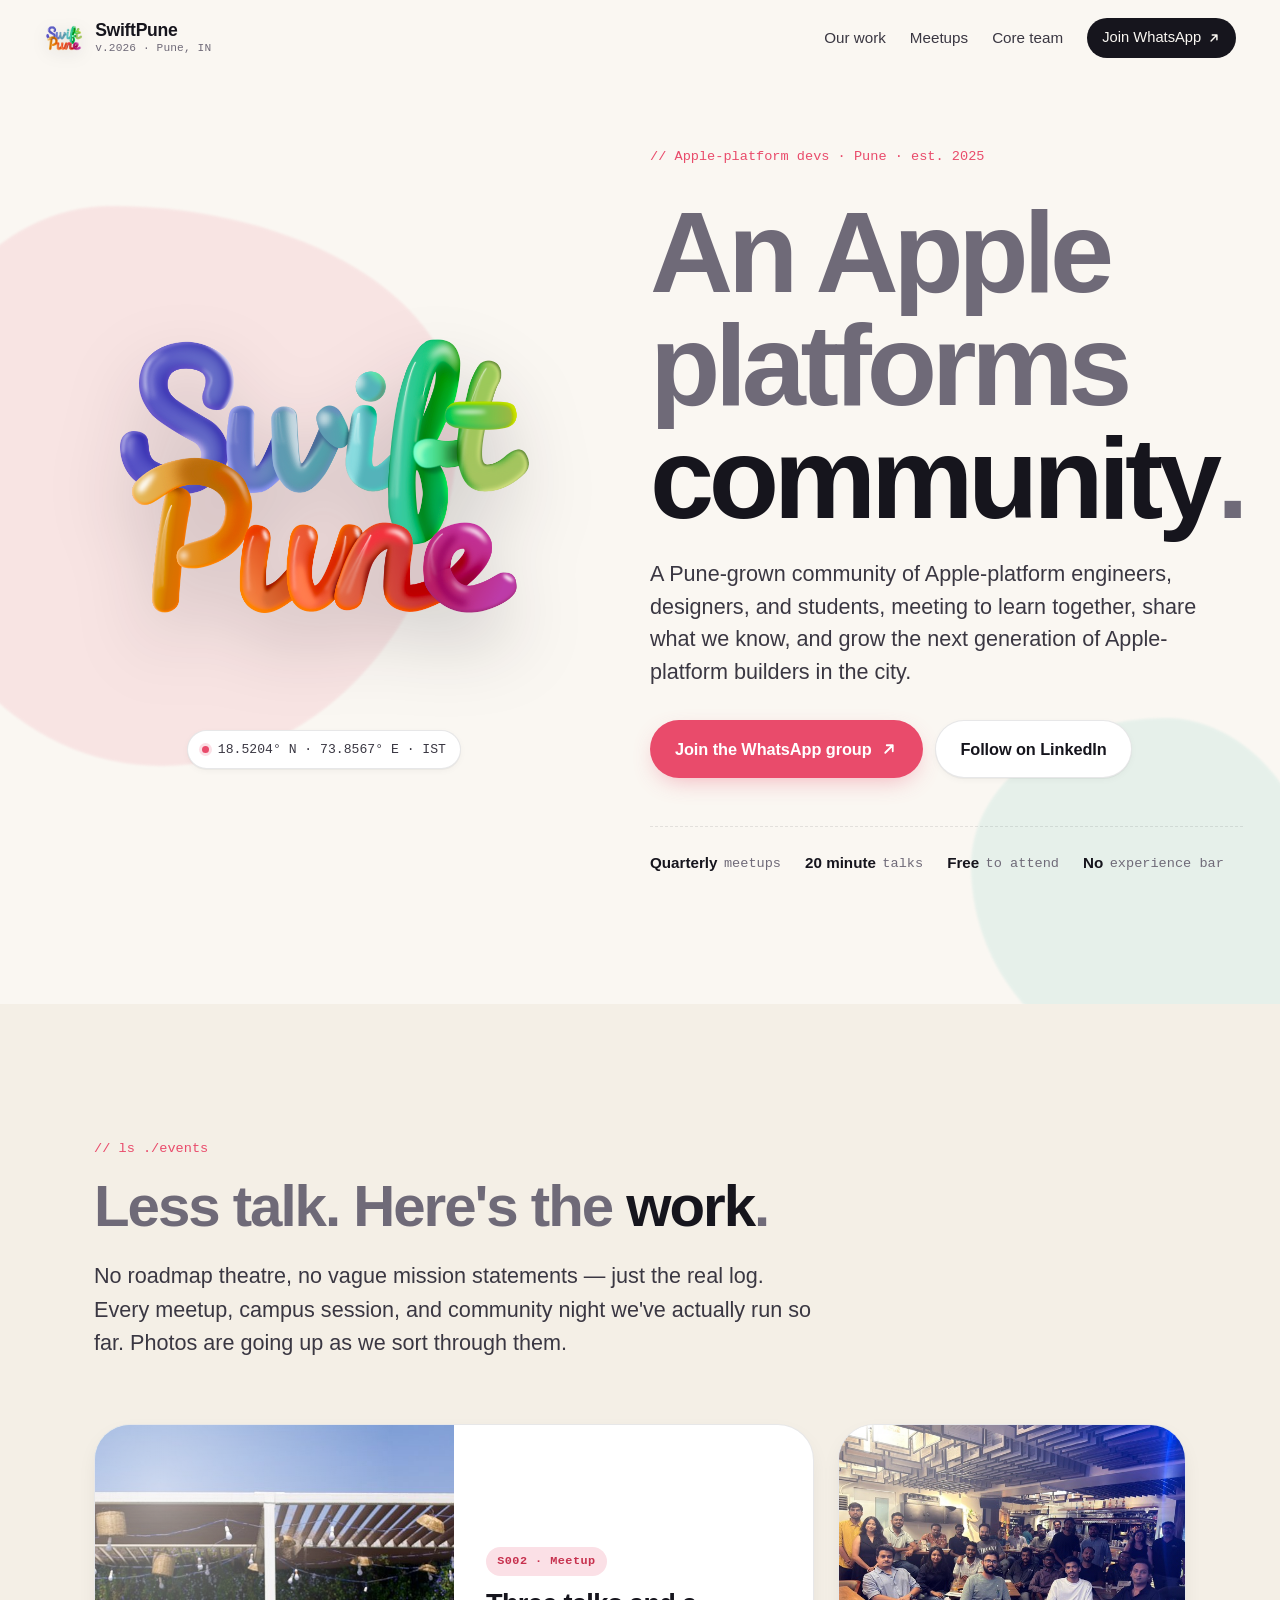
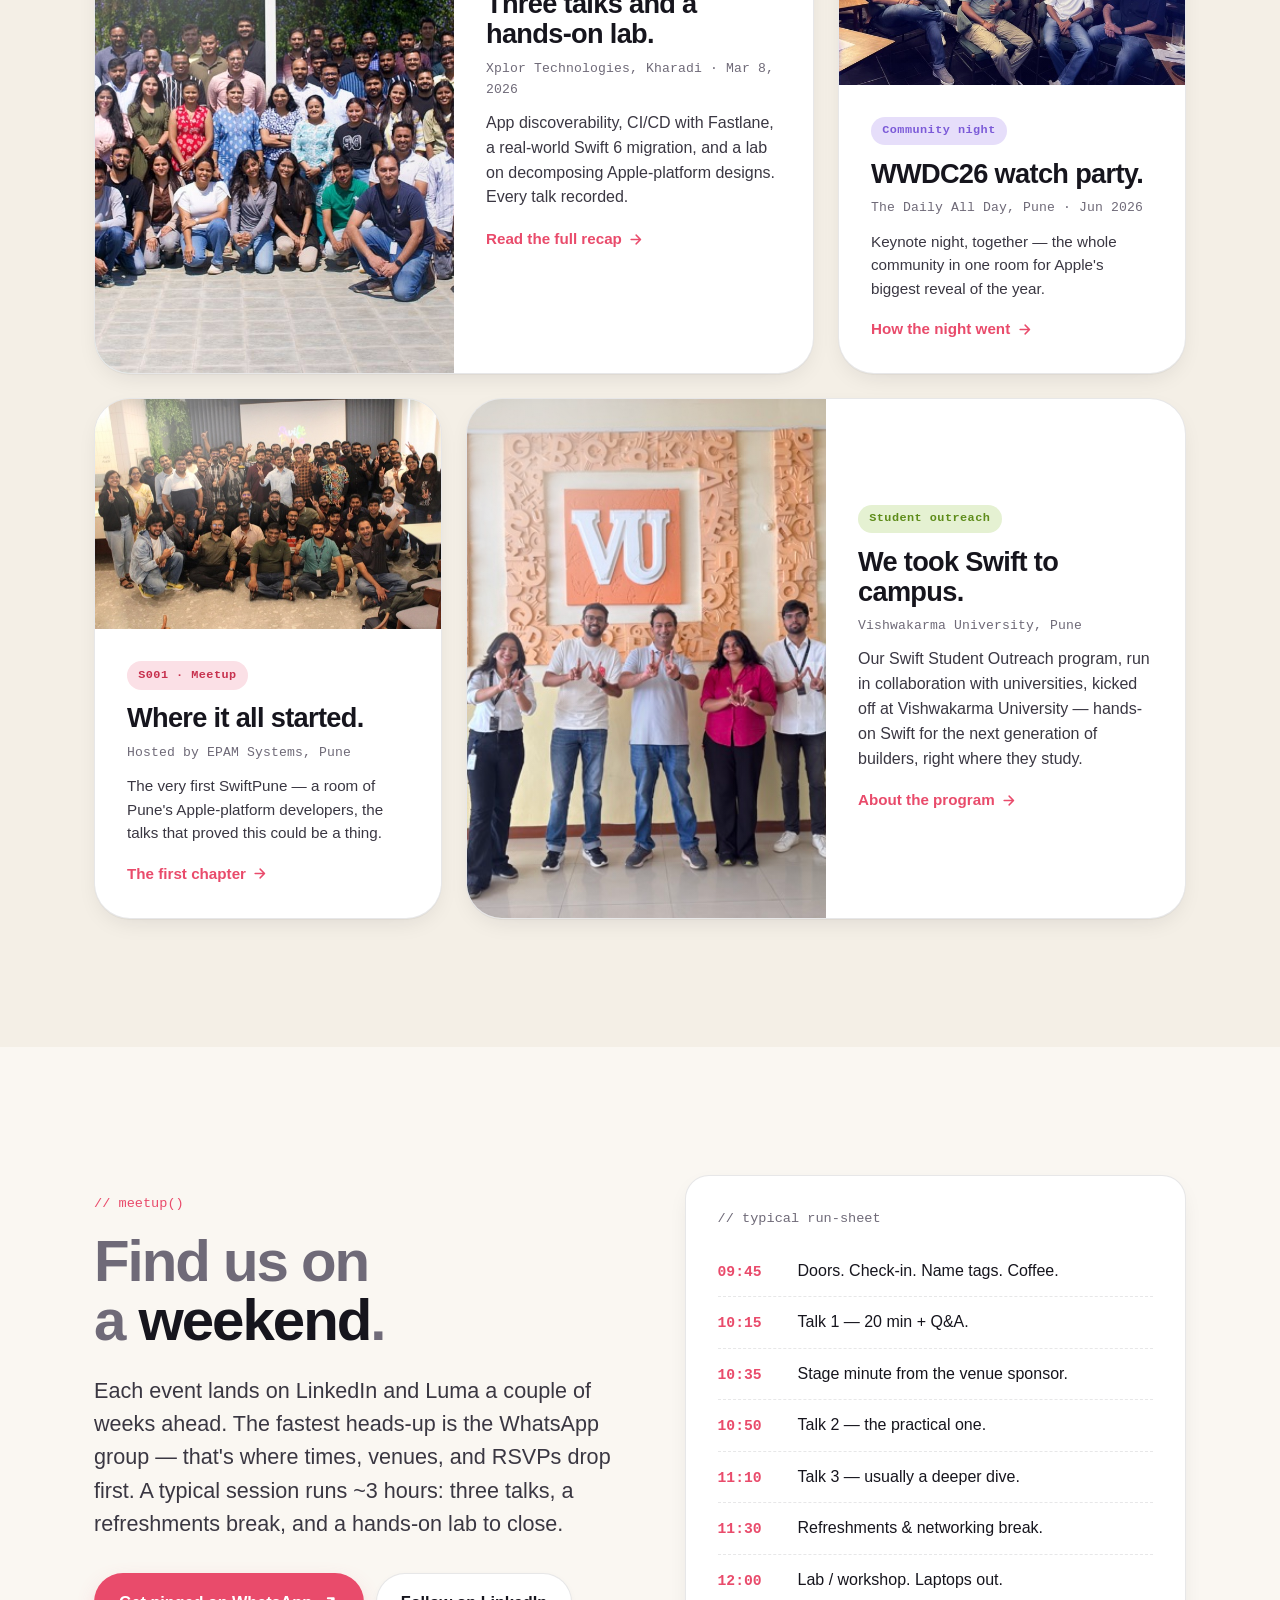
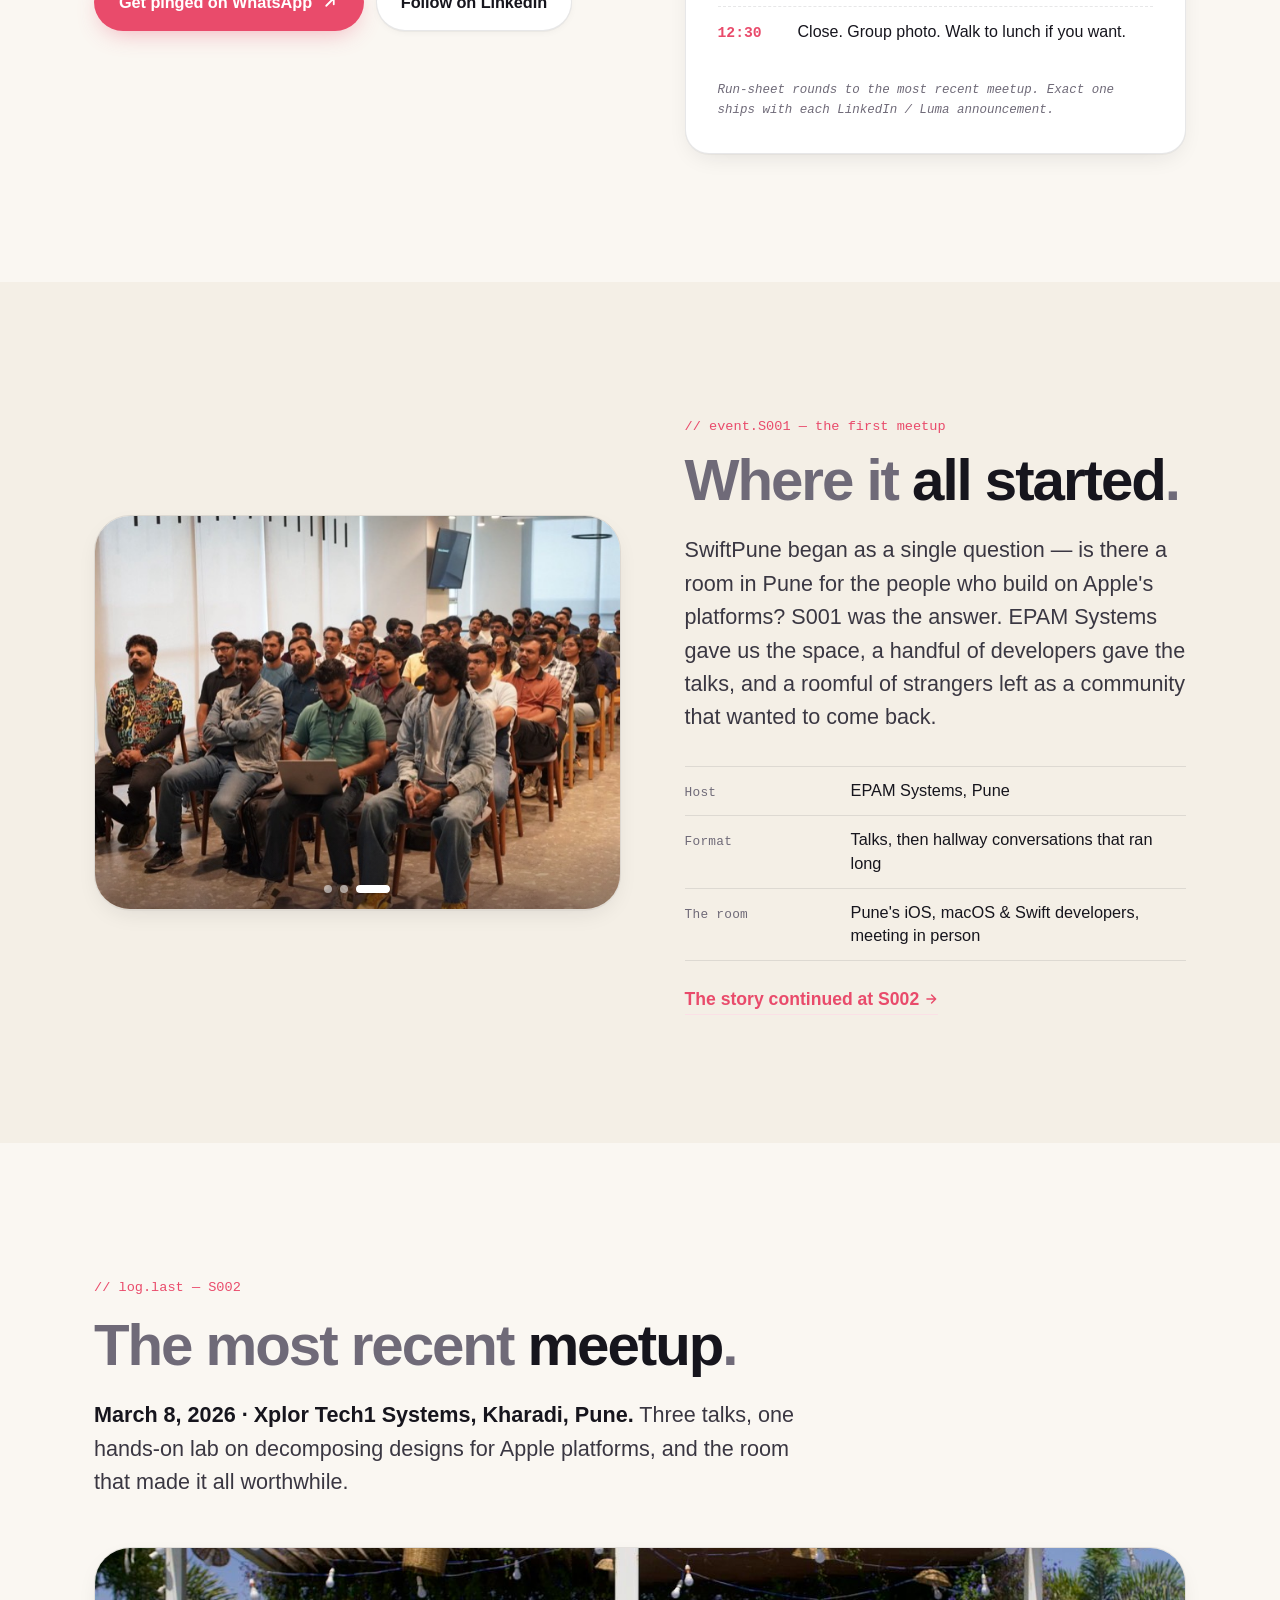
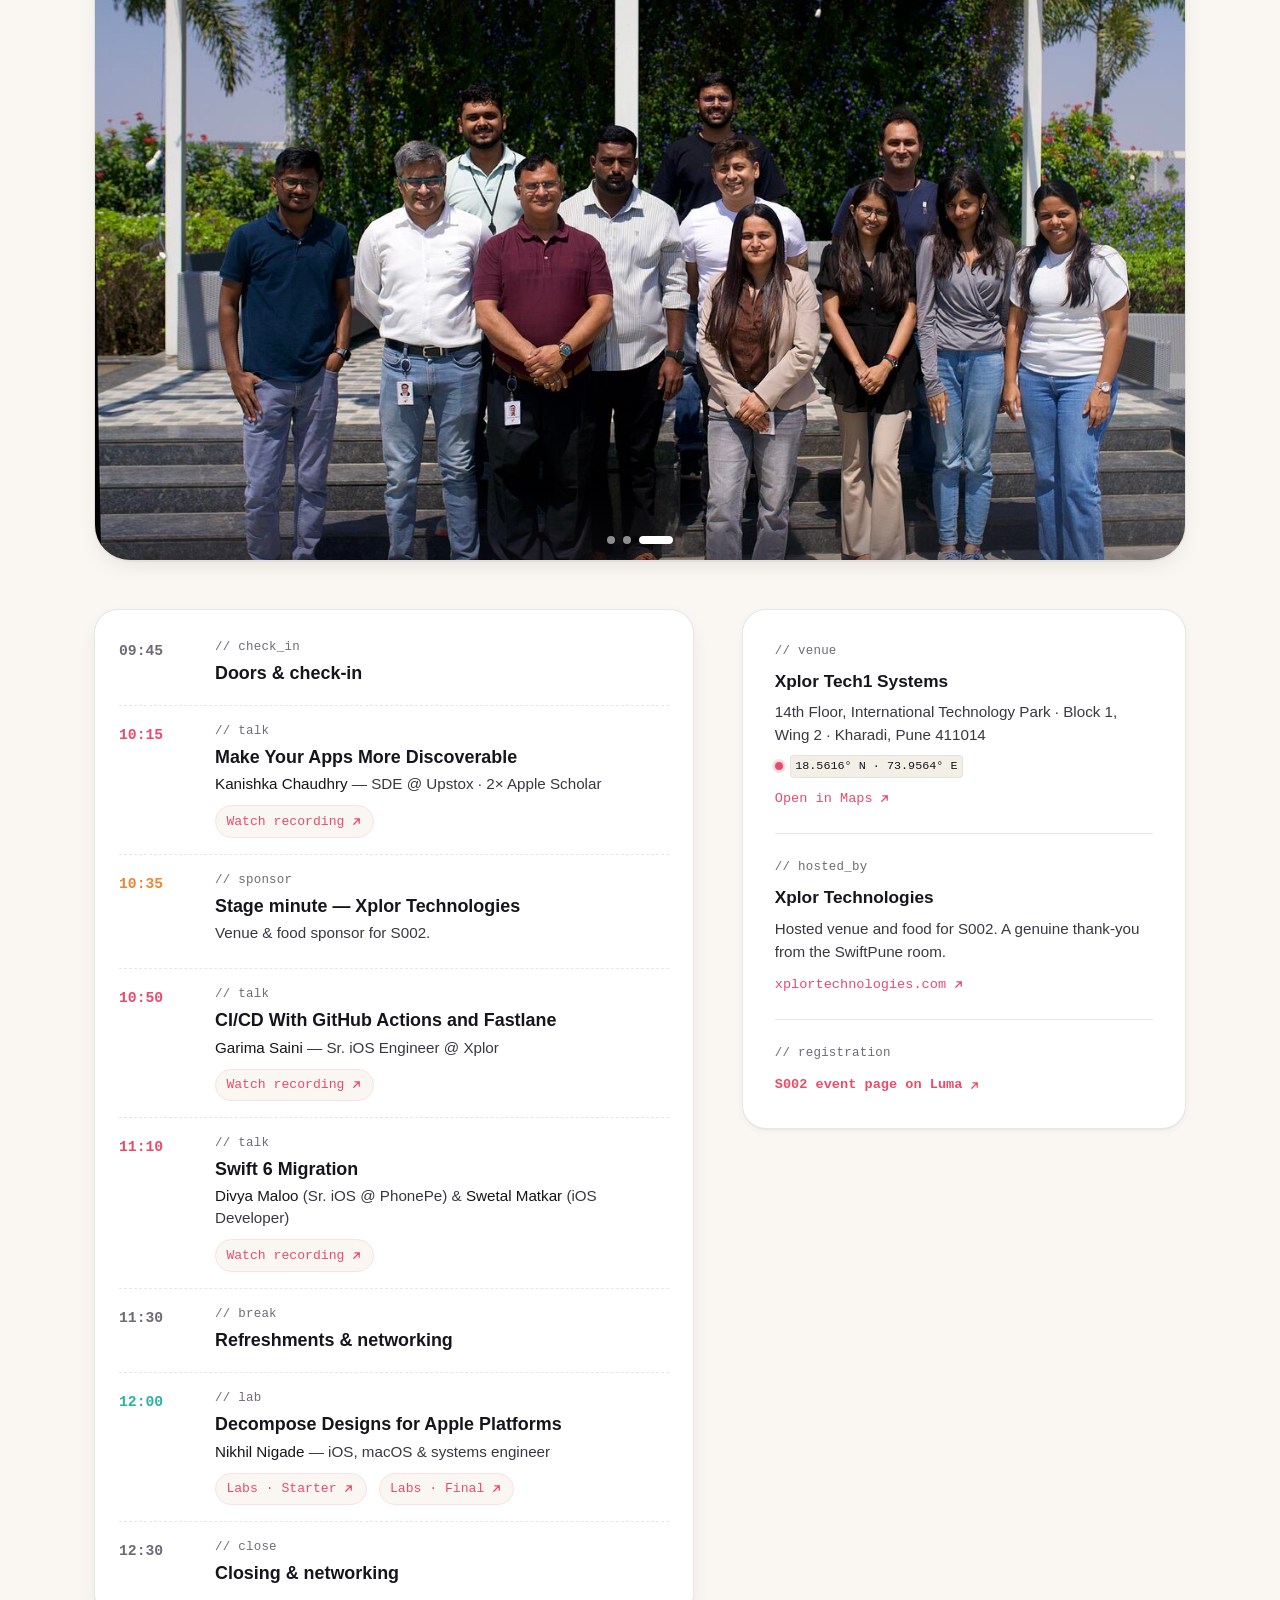
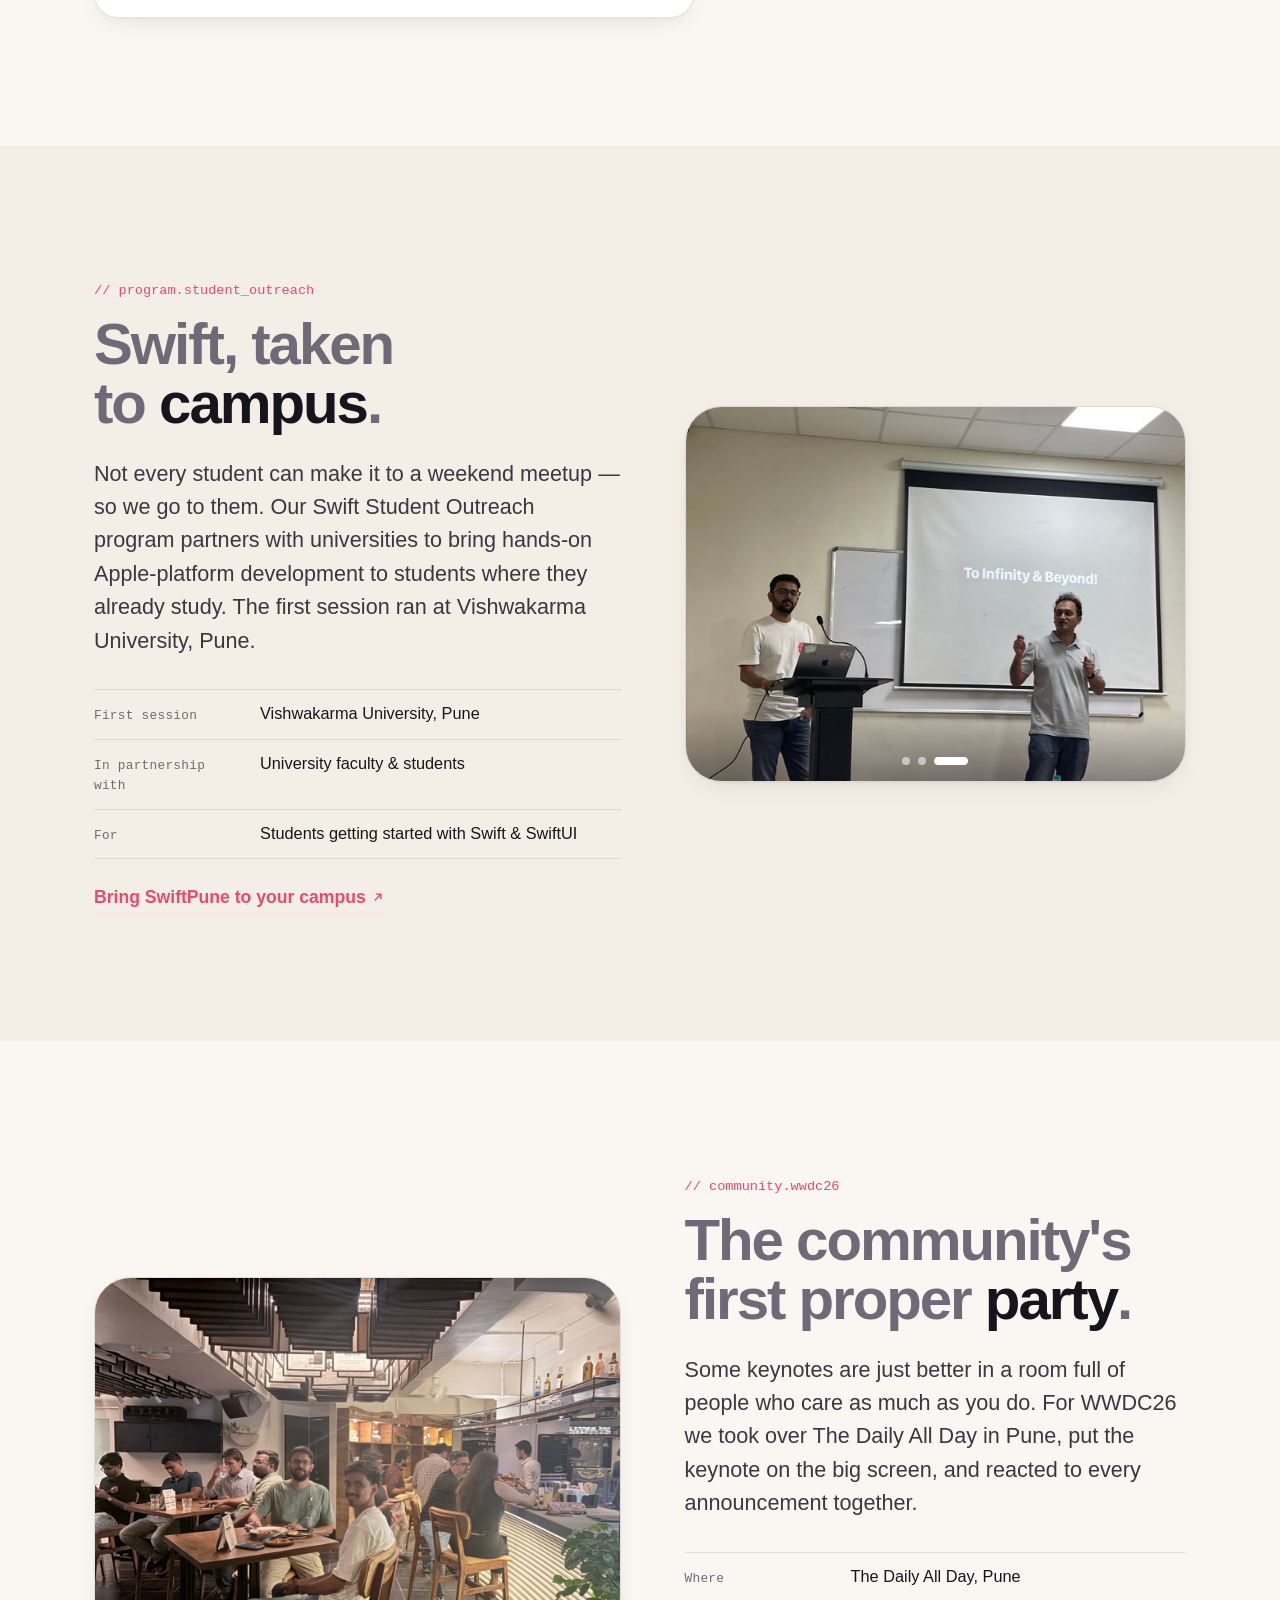
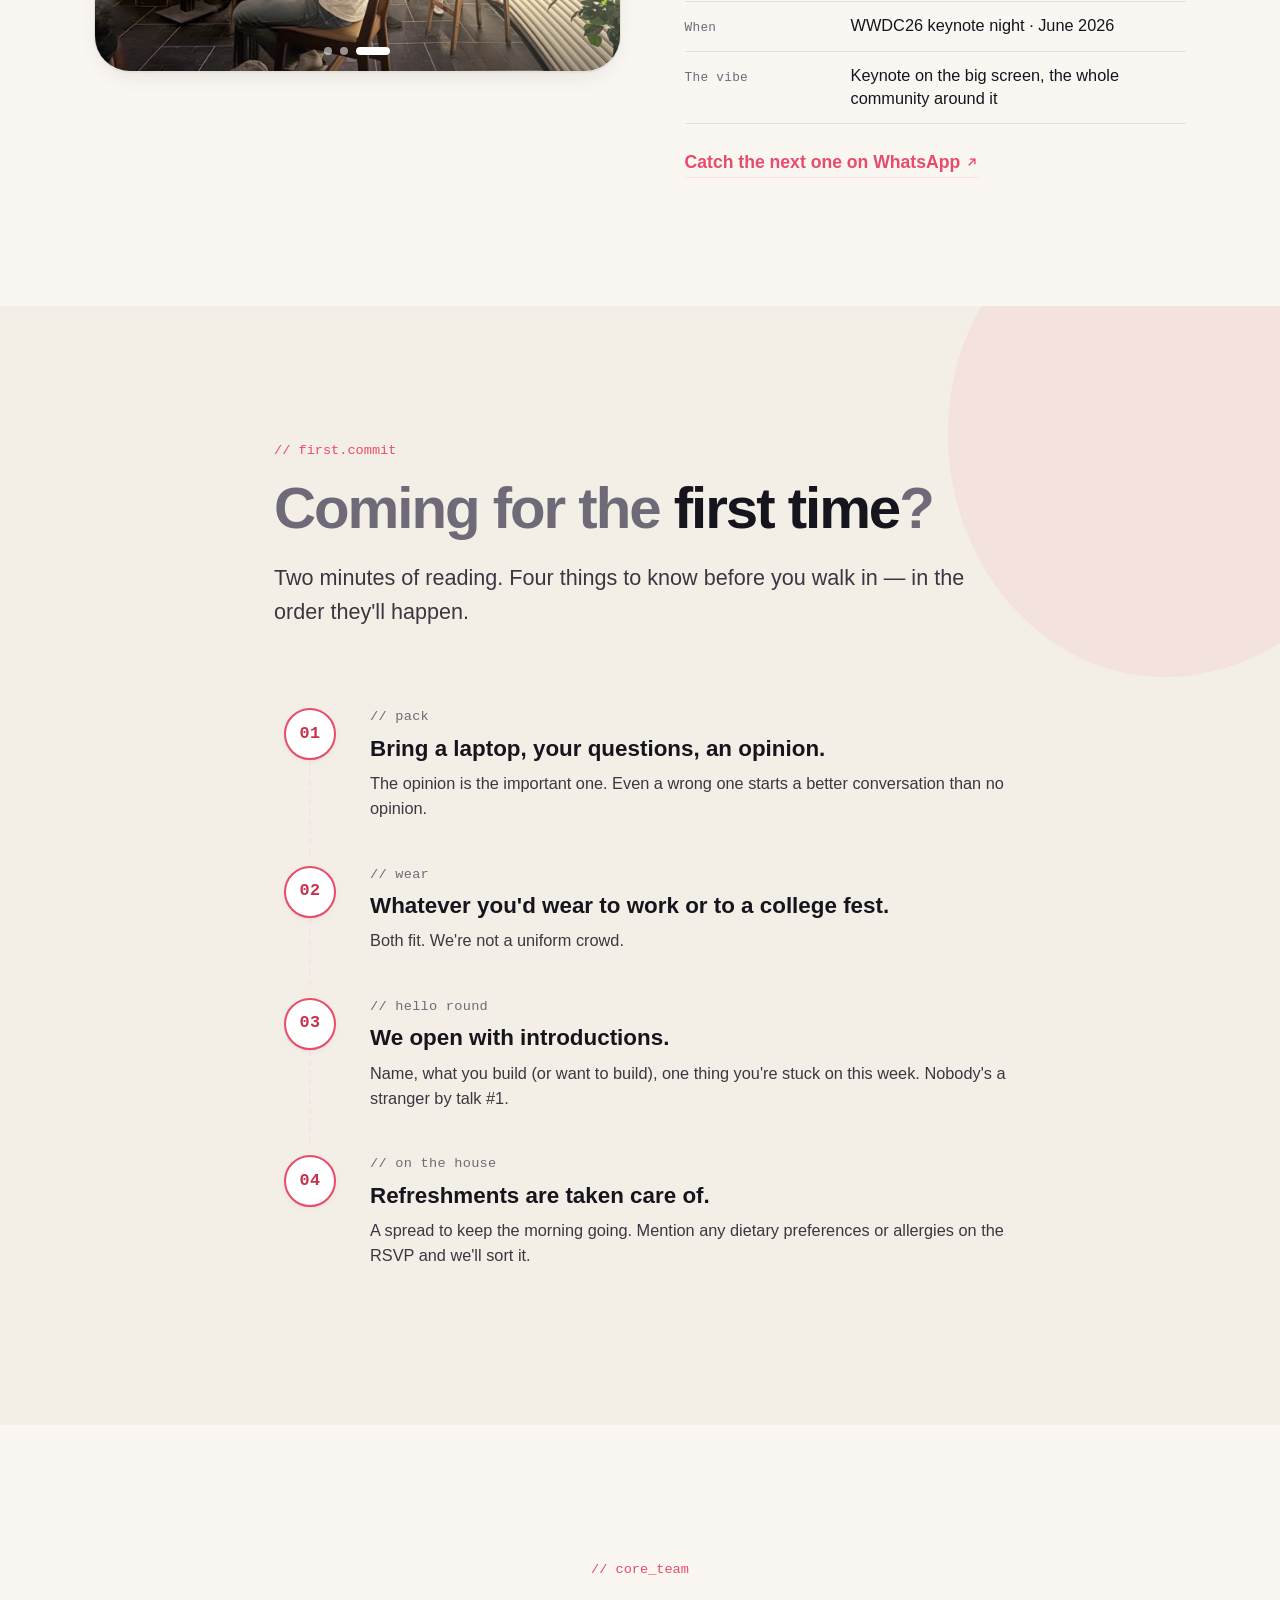
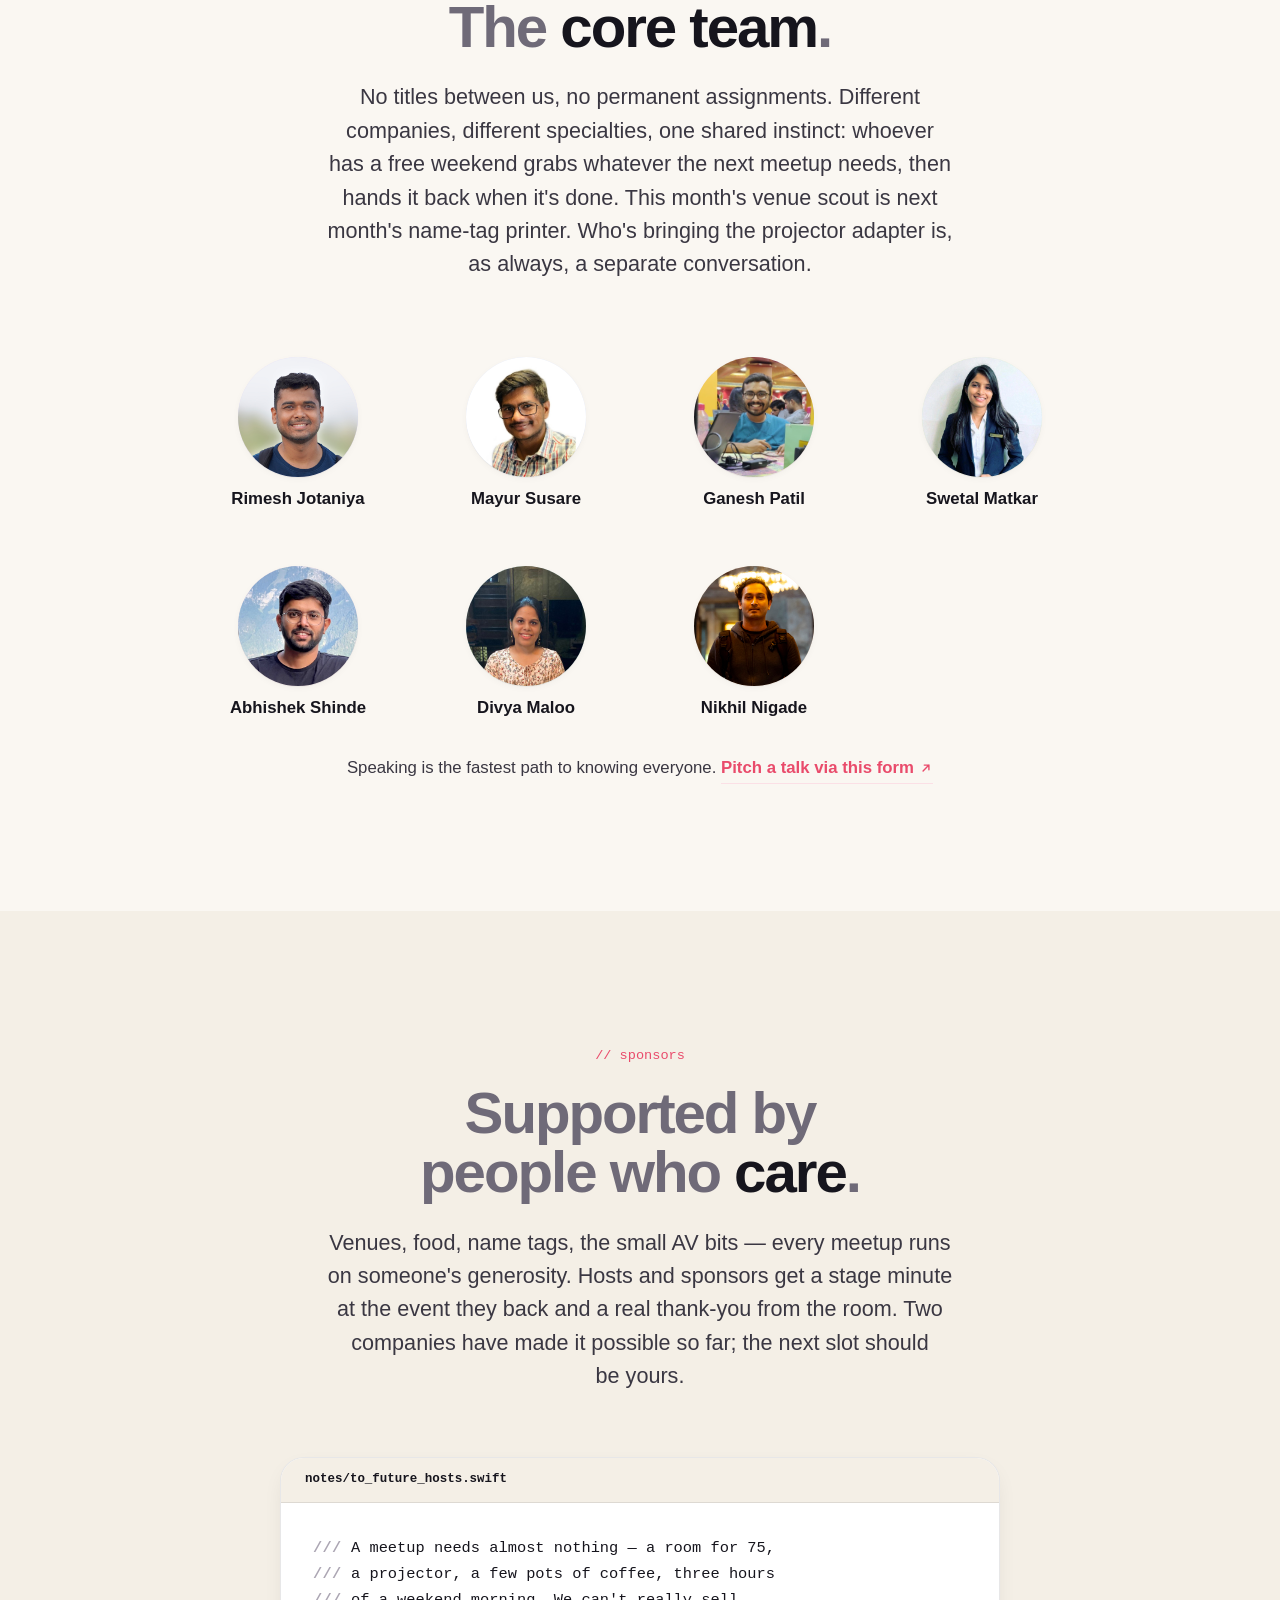
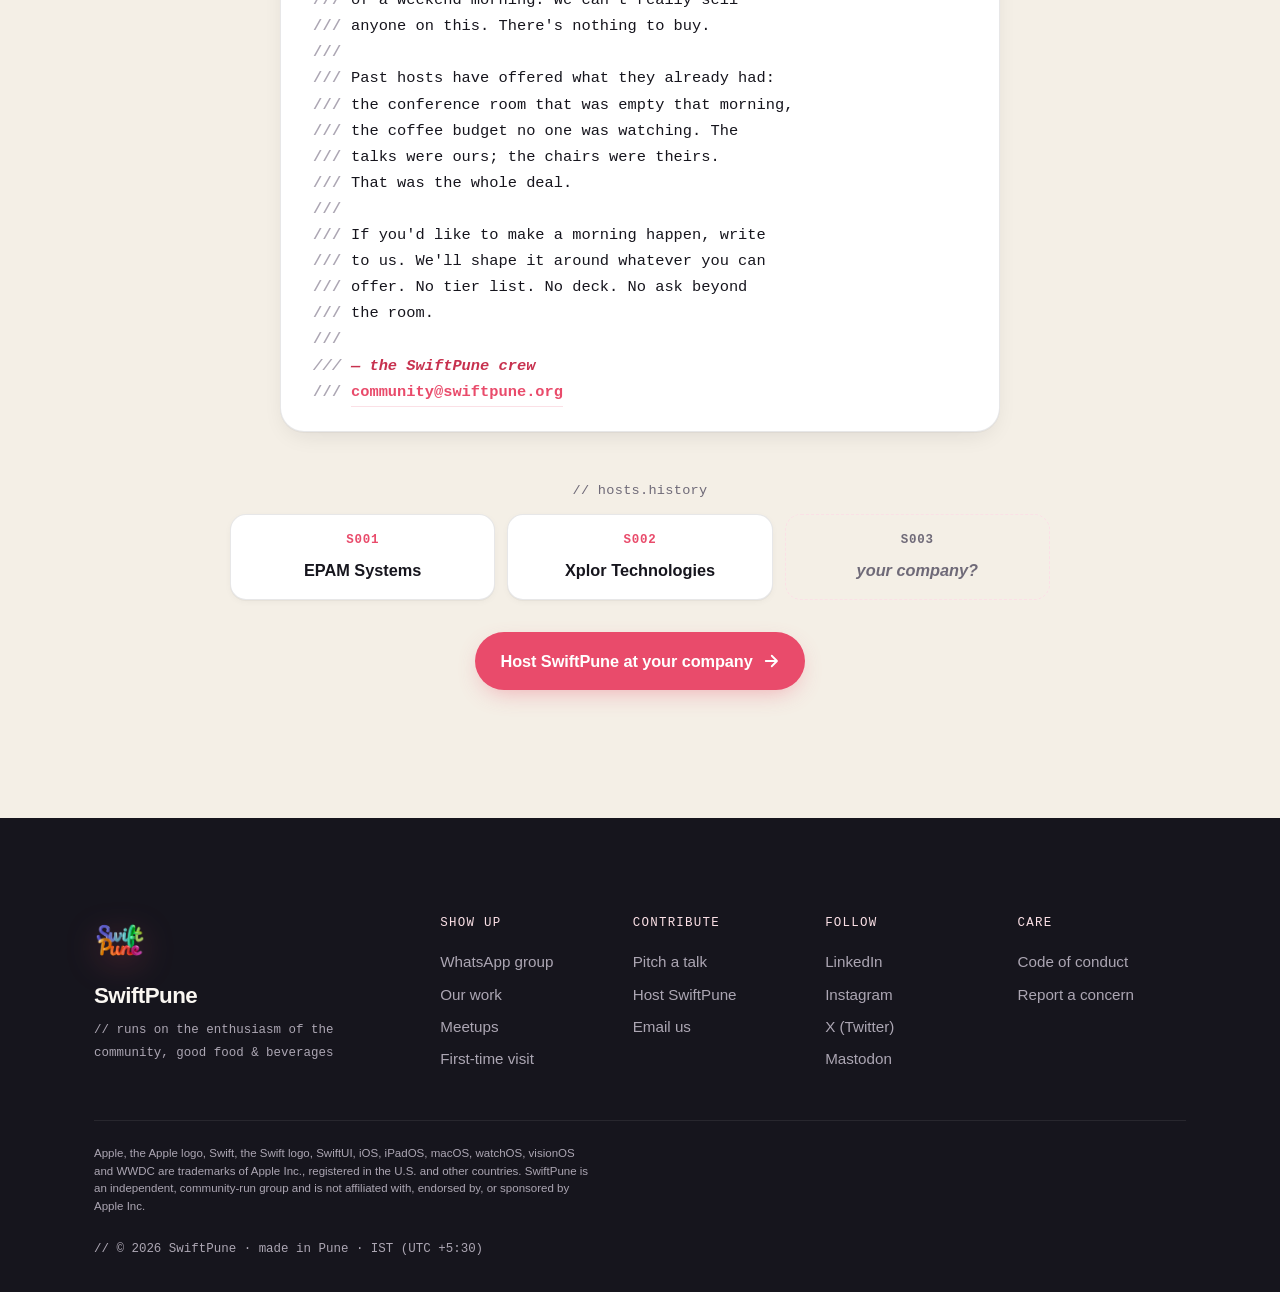
==== commit 13f0a363: "Fix core-team LinkedIn URLs - Abhishek Shinde -> in/abhishekshinde1 - Nikhil Nigade   -> in/dezinezy" ====
--- a/index.html
+++ b/index.html
@@ -521,7 +521,7 @@
                   <p class="recap__type">// lab</p>
                   <h3 class="recap__title">Decompose Designs for Apple Platforms</h3>
                   <p class="recap__by">
-                    <a href="https://www.linkedin.com/in/nikhil-nigade-4a395b358/" target="_blank" rel="noopener">Nikhil Nigade</a>
+                    <a href="https://www.linkedin.com/in/dezinezync/" target="_blank" rel="noopener">Nikhil Nigade</a>
                     — iOS, macOS &amp; systems engineer
                   </p>
                   <div class="recap__repos">
@@ -809,15 +809,15 @@
               <span class="crew__photo crew__photo--violet" aria-hidden="true"><img src="assets/CoreTeam/RimeshJotaniya.png" alt="" loading="lazy"></span>
               <span class="crew__name">Rimesh Jotaniya</span>
             </a>
-            <a class="crew__member" href="https://www.linkedin.com/in/abhishek-shinde-b1855a127/" target="_blank" rel="noopener" role="listitem">
+            <a class="crew__member" href="https://www.linkedin.com/in/abhishekshinde1/" target="_blank" rel="noopener" role="listitem">
               <span class="crew__photo crew__photo--coral" aria-hidden="true"><img src="assets/CoreTeam/abhishek-shinde.jpeg" alt="" loading="lazy"></span>
               <span class="crew__name">Abhishek Shinde</span>
             </a>
-            <a class="crew__member" href="https://www.linkedin.com/in/nikhil-nigade-4a395b358/" target="_blank" rel="noopener" role="listitem">
+            <a class="crew__member" href="https://www.linkedin.com/in/dezinezync/" target="_blank" rel="noopener" role="listitem">
               <span class="crew__photo crew__photo--orange" aria-hidden="true"><img src="assets/CoreTeam/nikhil-nigade.jpeg" alt="" loading="lazy"></span>
               <span class="crew__name">Nikhil Nigade</span>
             </a>
-            <a class="crew__member" href="https://www.linkedin.com/in/divya-maloo/" target="_blank" rel="noopener" role="listitem">
+            <a class="crew__member" href="https://www.linkedin.com/in/divya-maloo-72629284/" target="_blank" rel="noopener" role="listitem">
               <span class="crew__photo crew__photo--teal" aria-hidden="true"><img src="assets/CoreTeam/divya-maloo.jpeg" alt="" loading="lazy" style="transform: scale(2.3); transform-origin: 46% 6%;"></span>
               <span class="crew__name">Divya Maloo</span>
             </a>
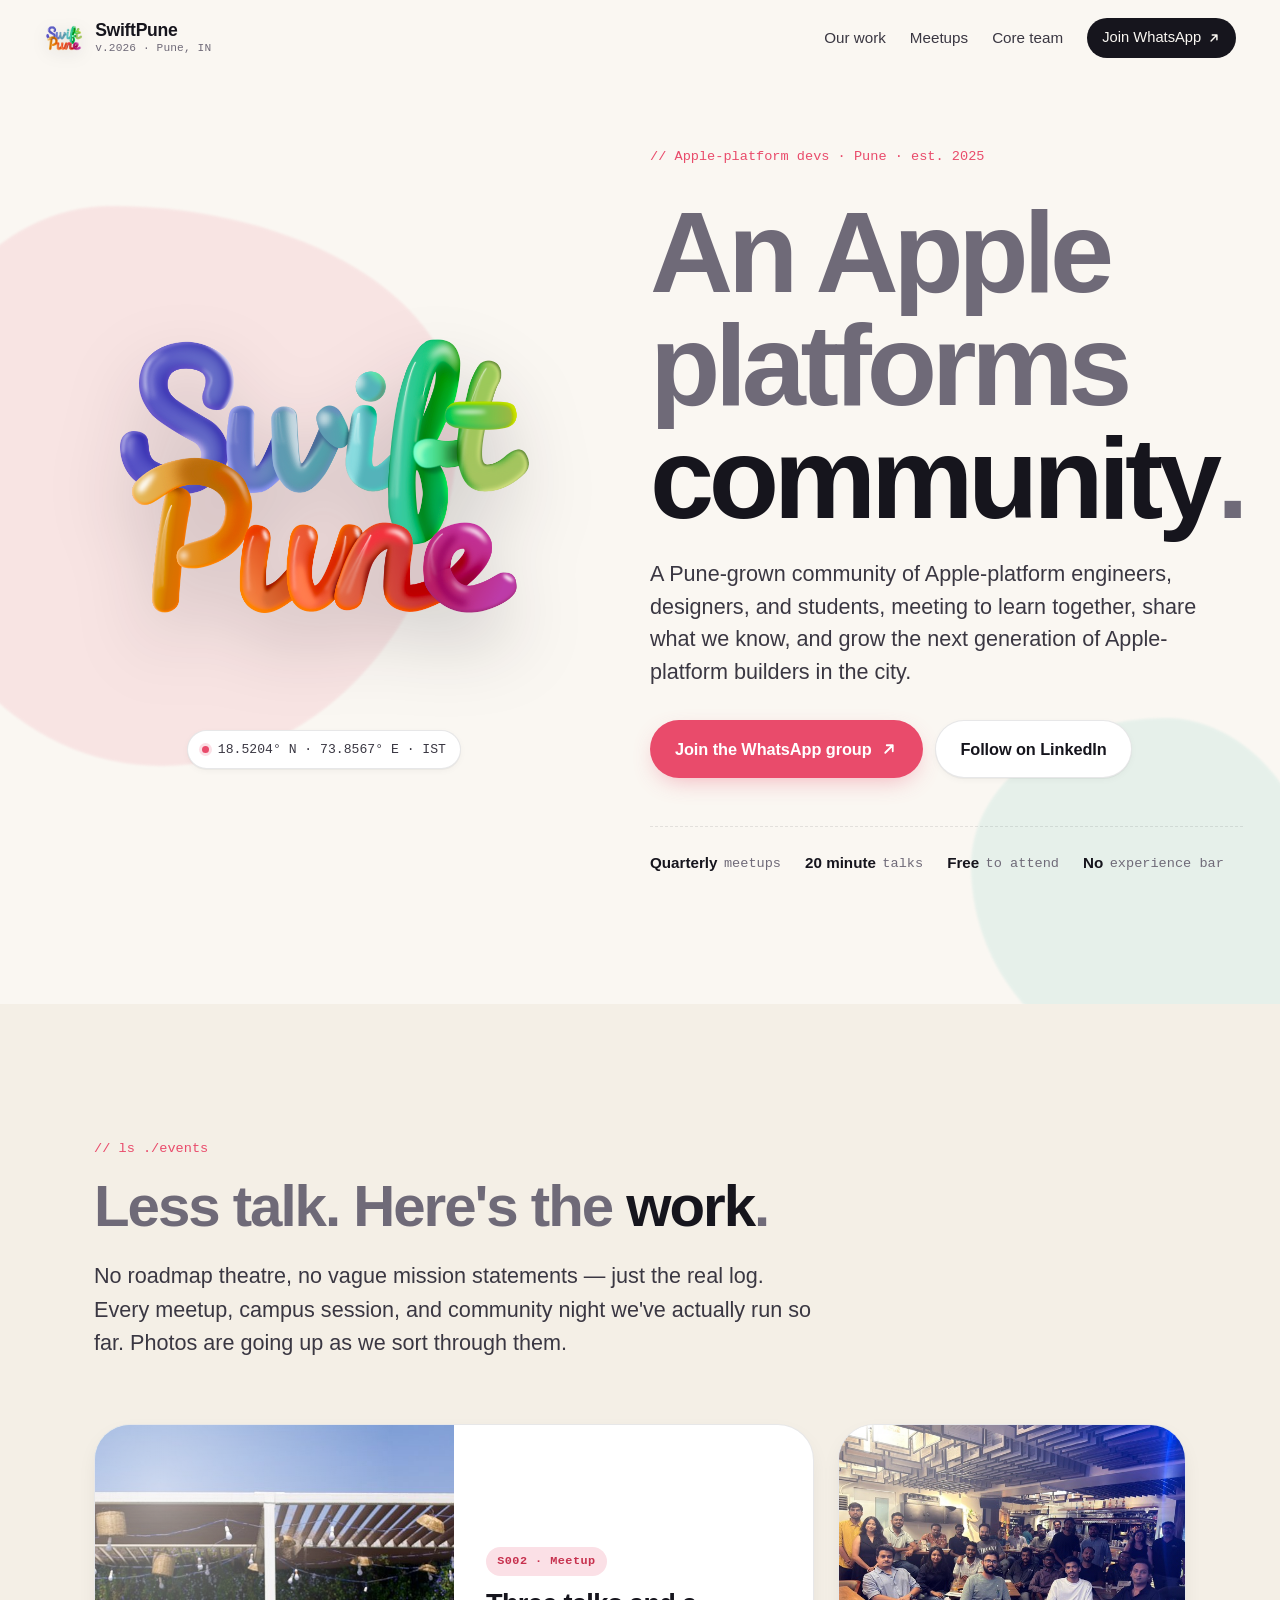
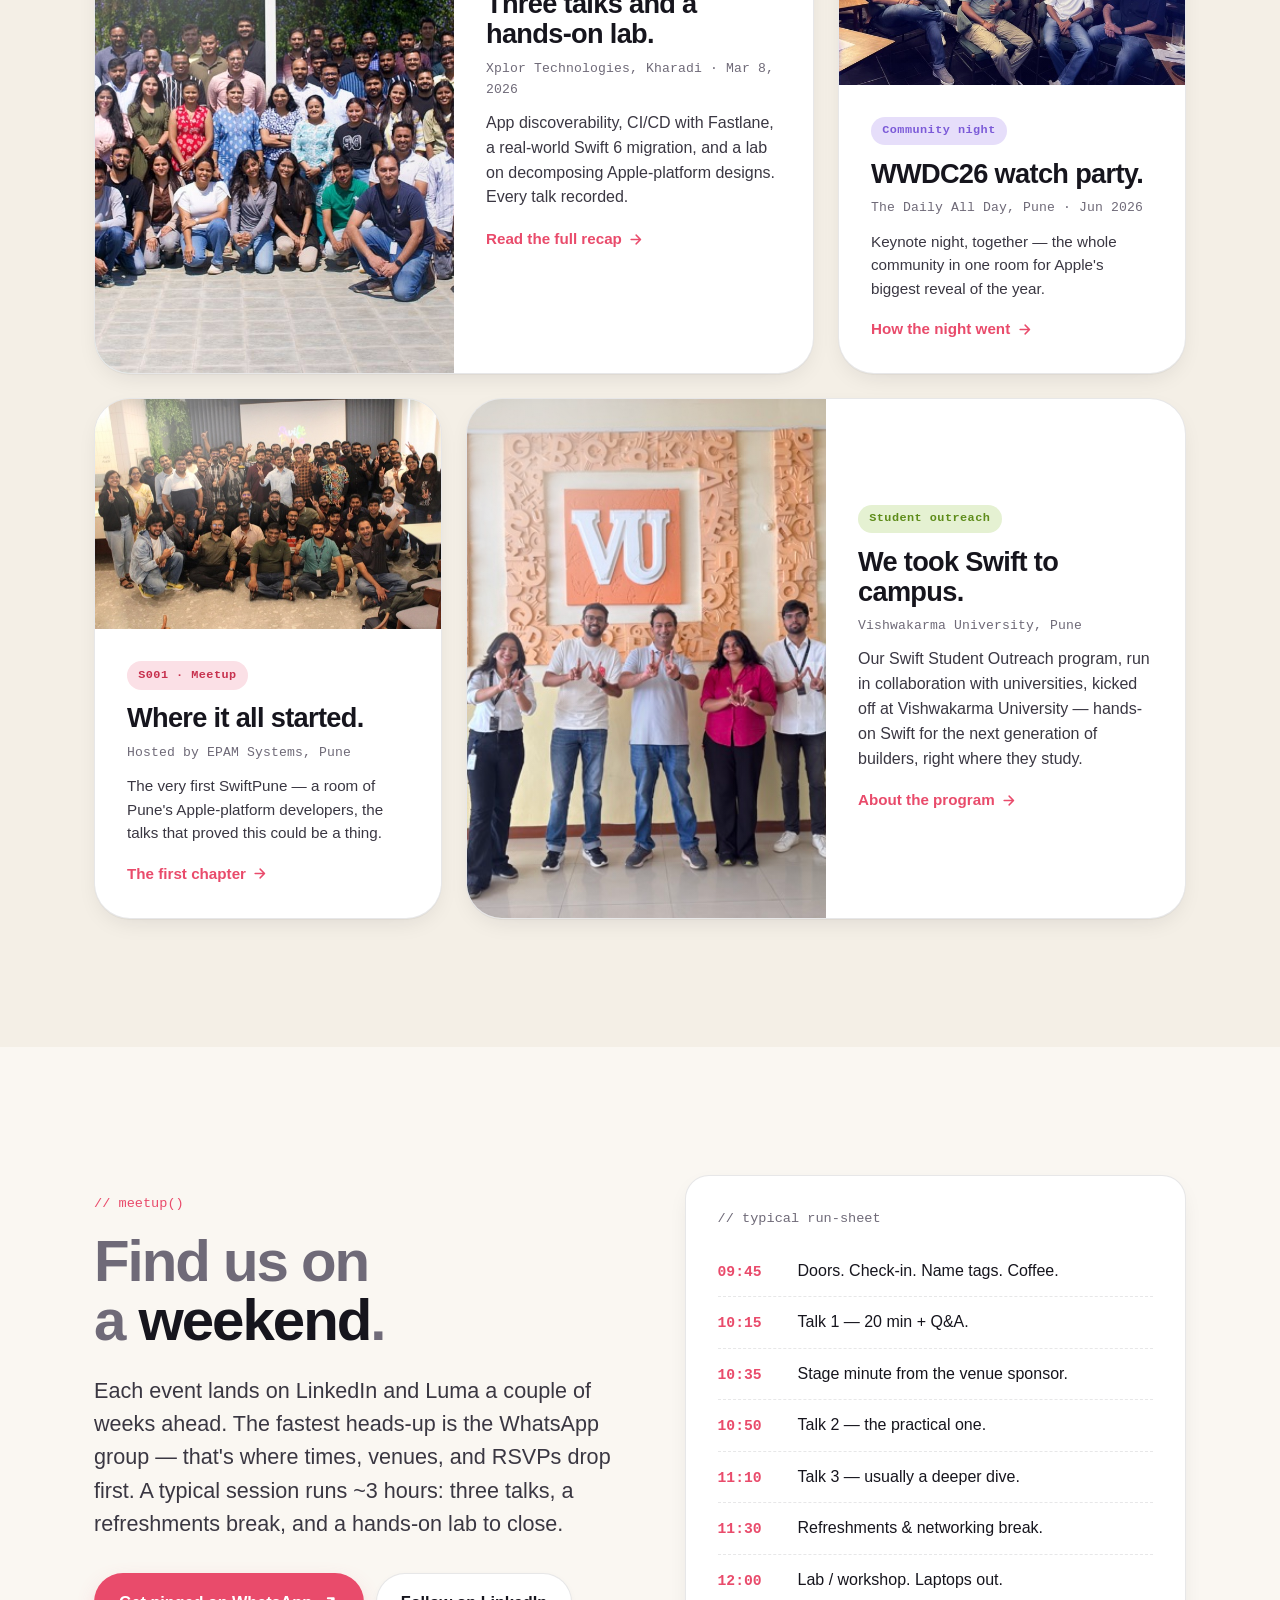
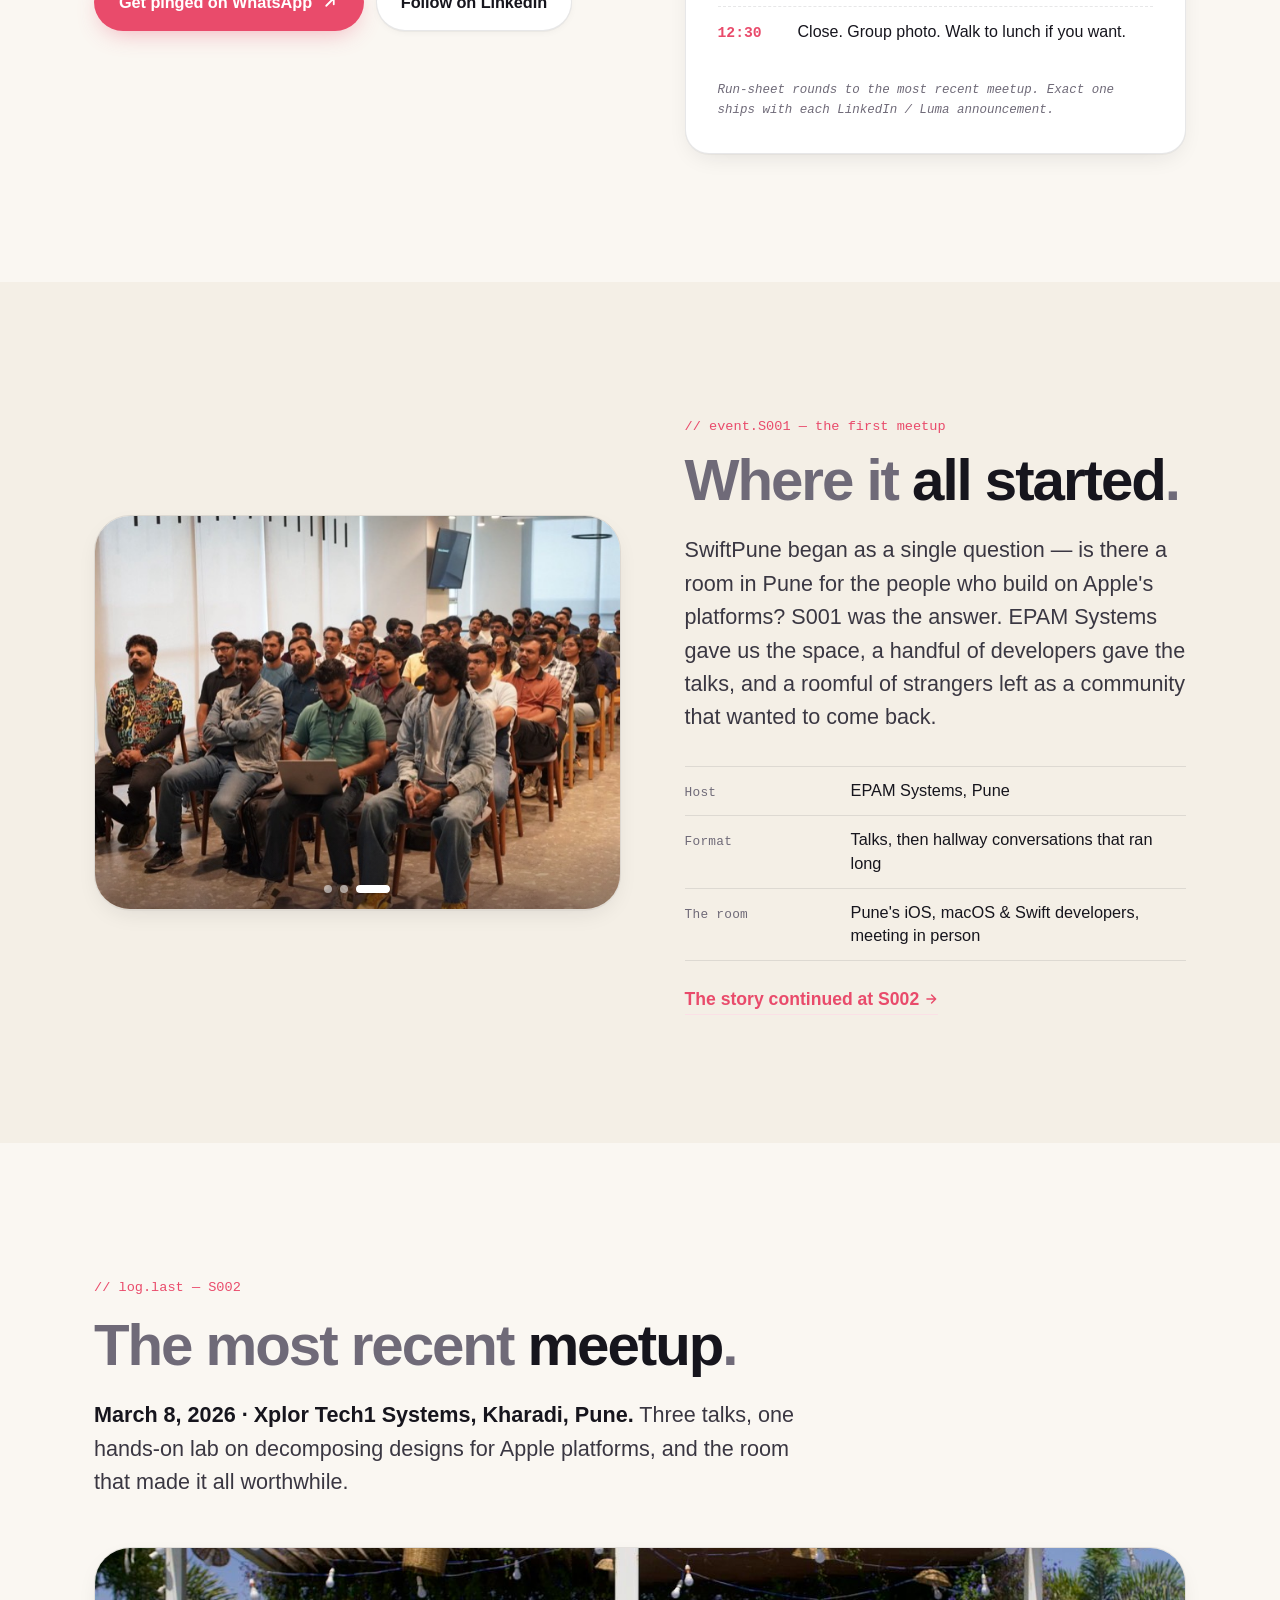
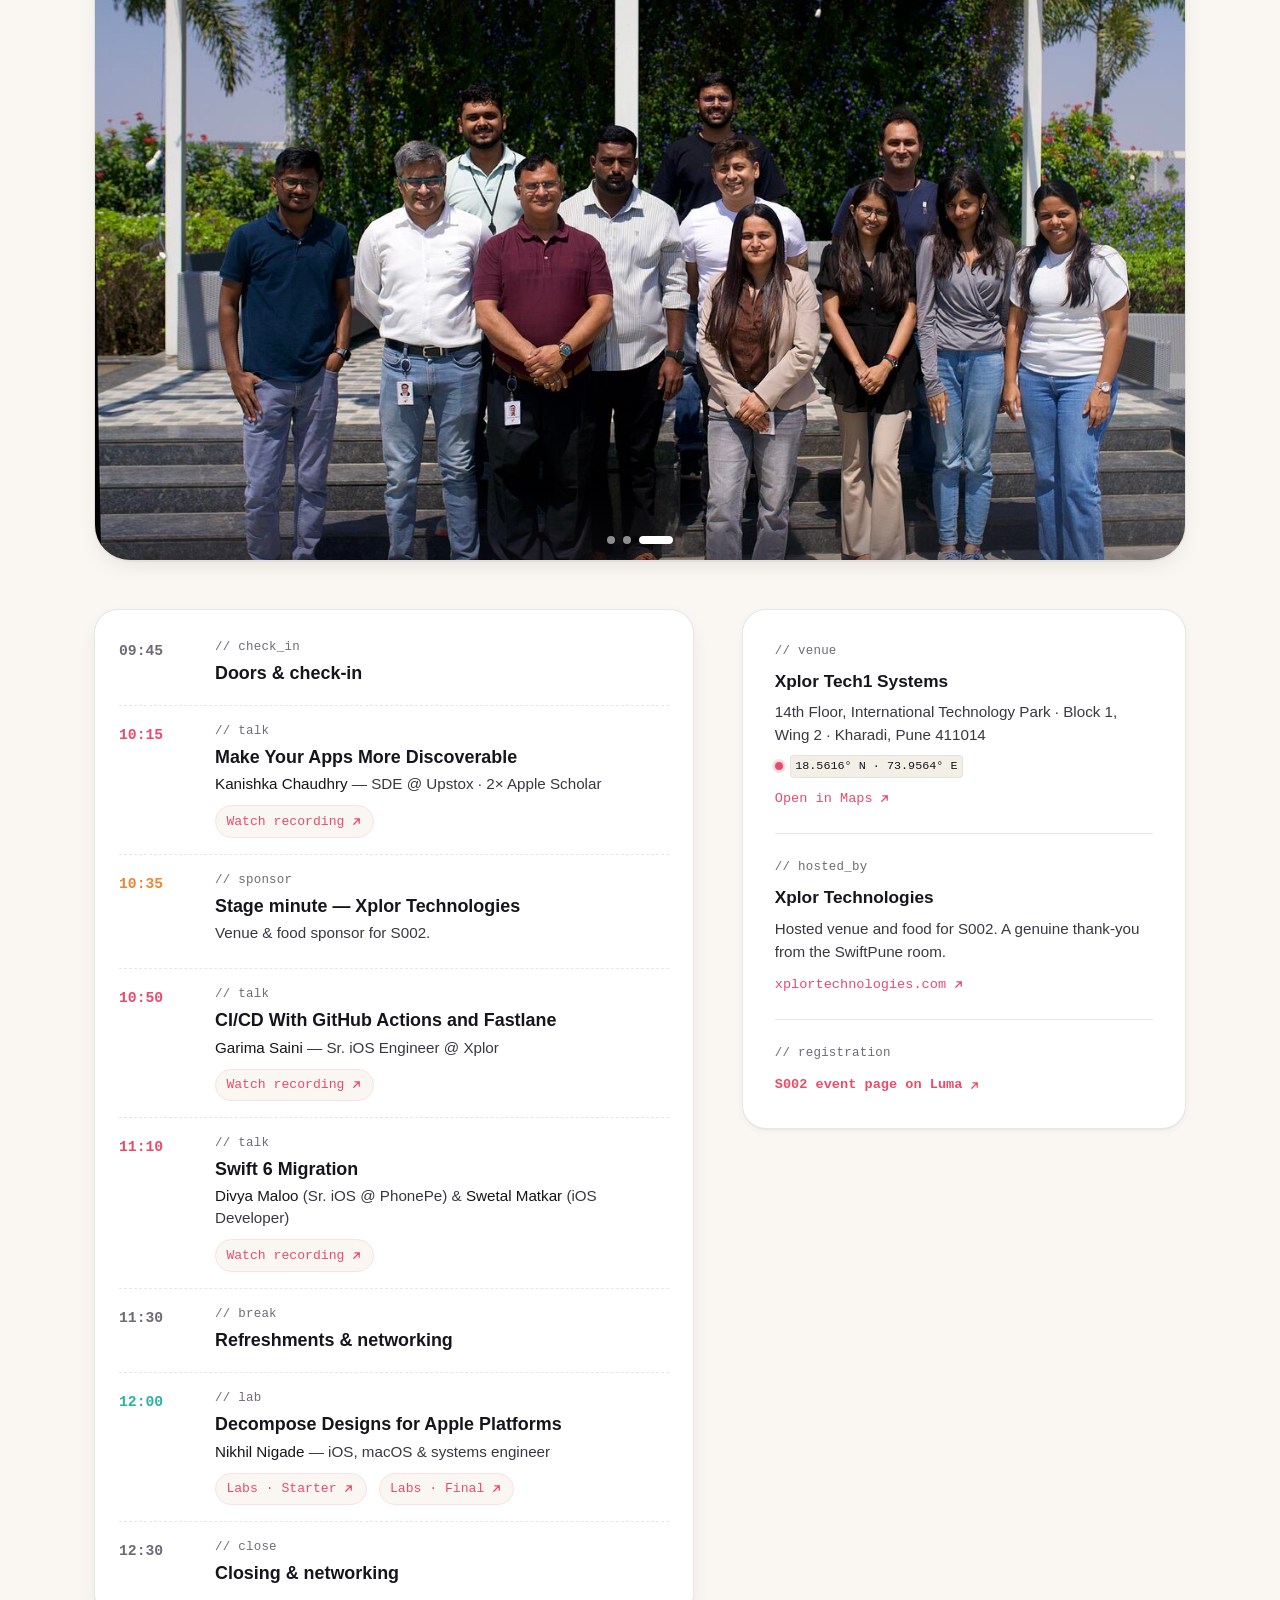
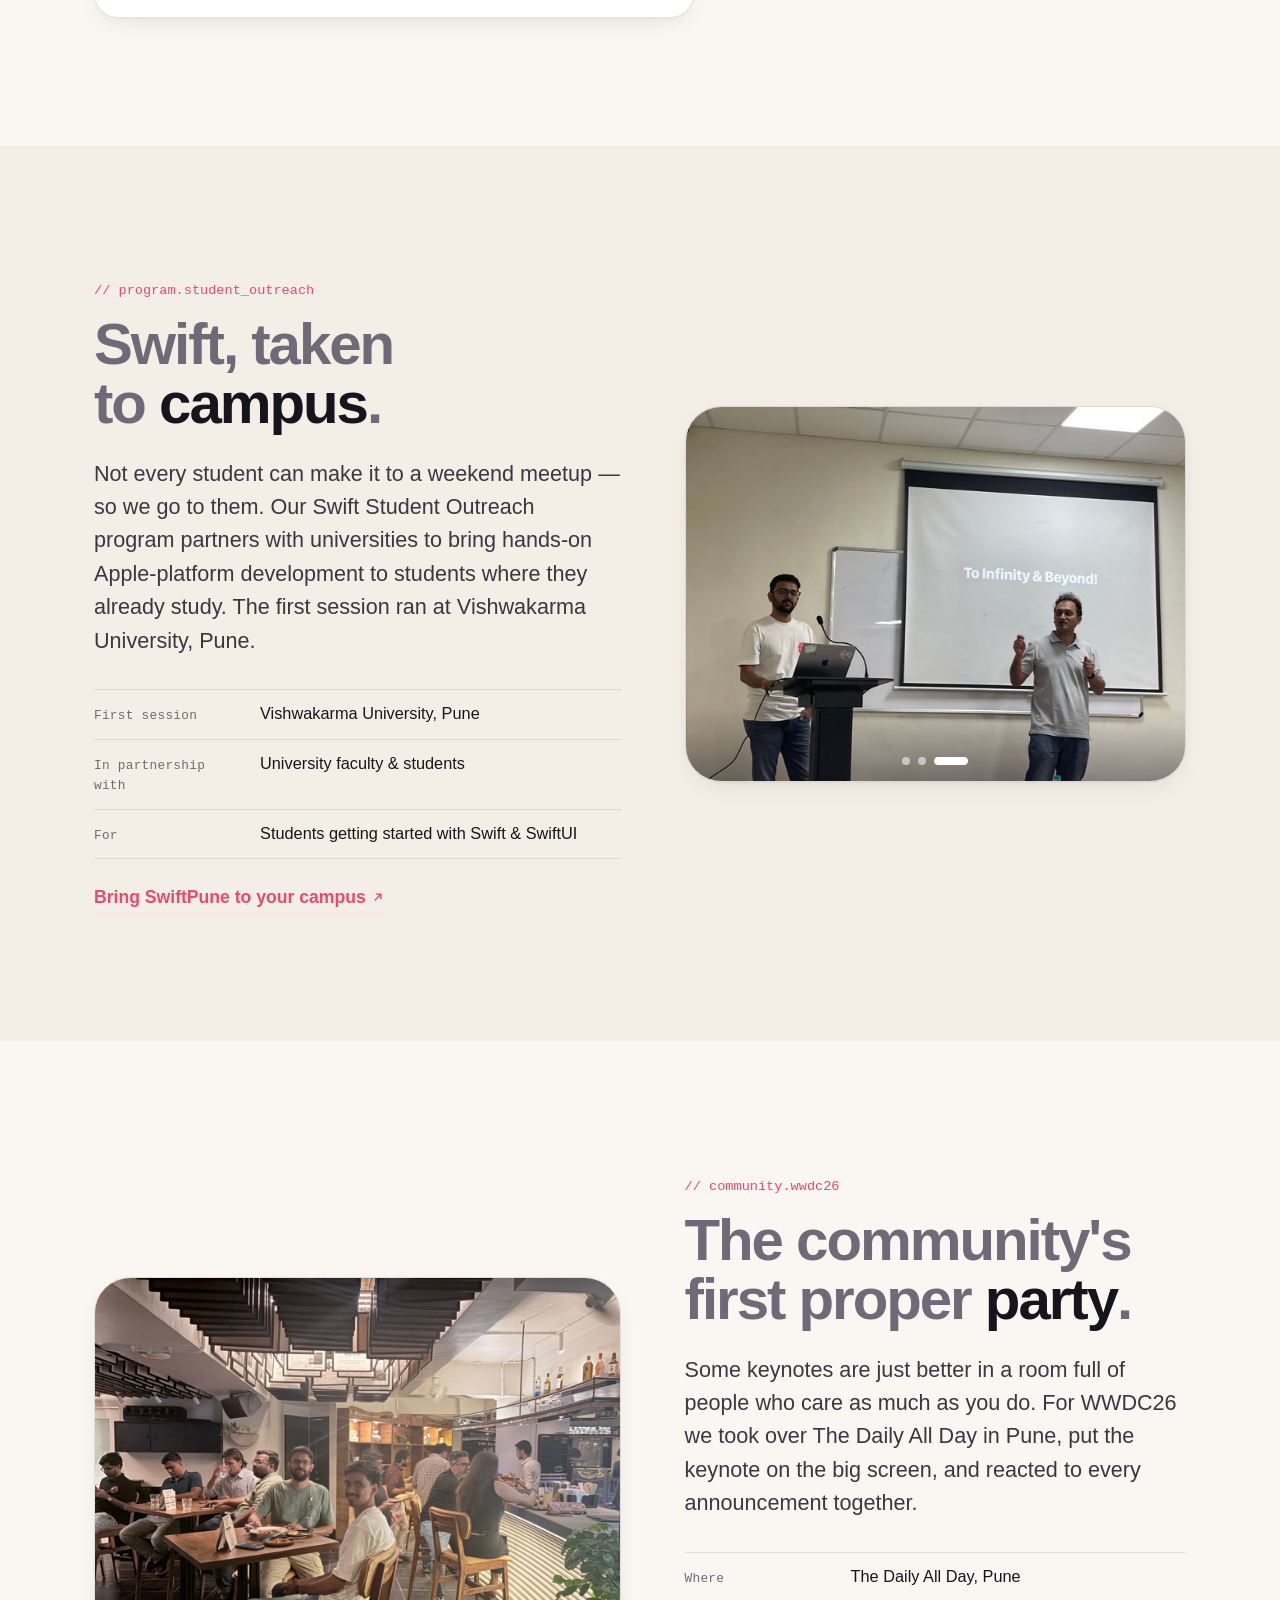
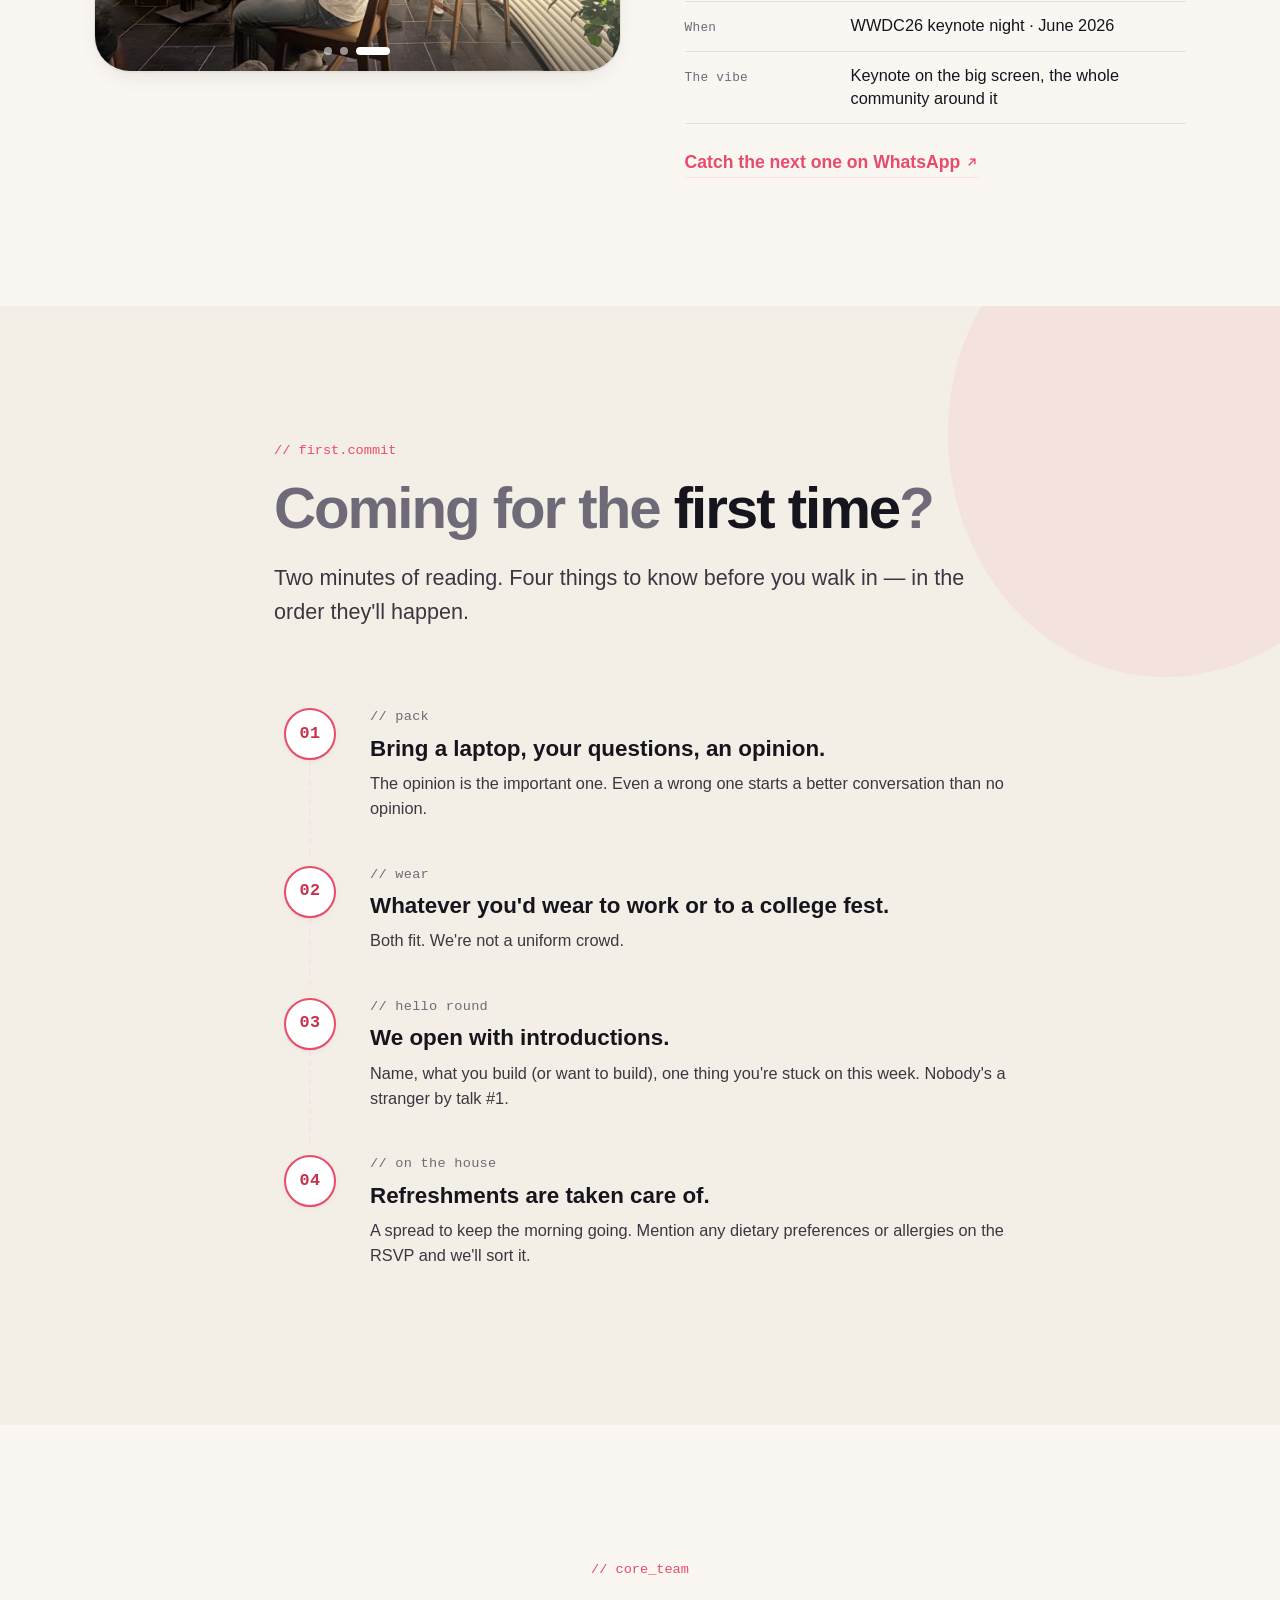
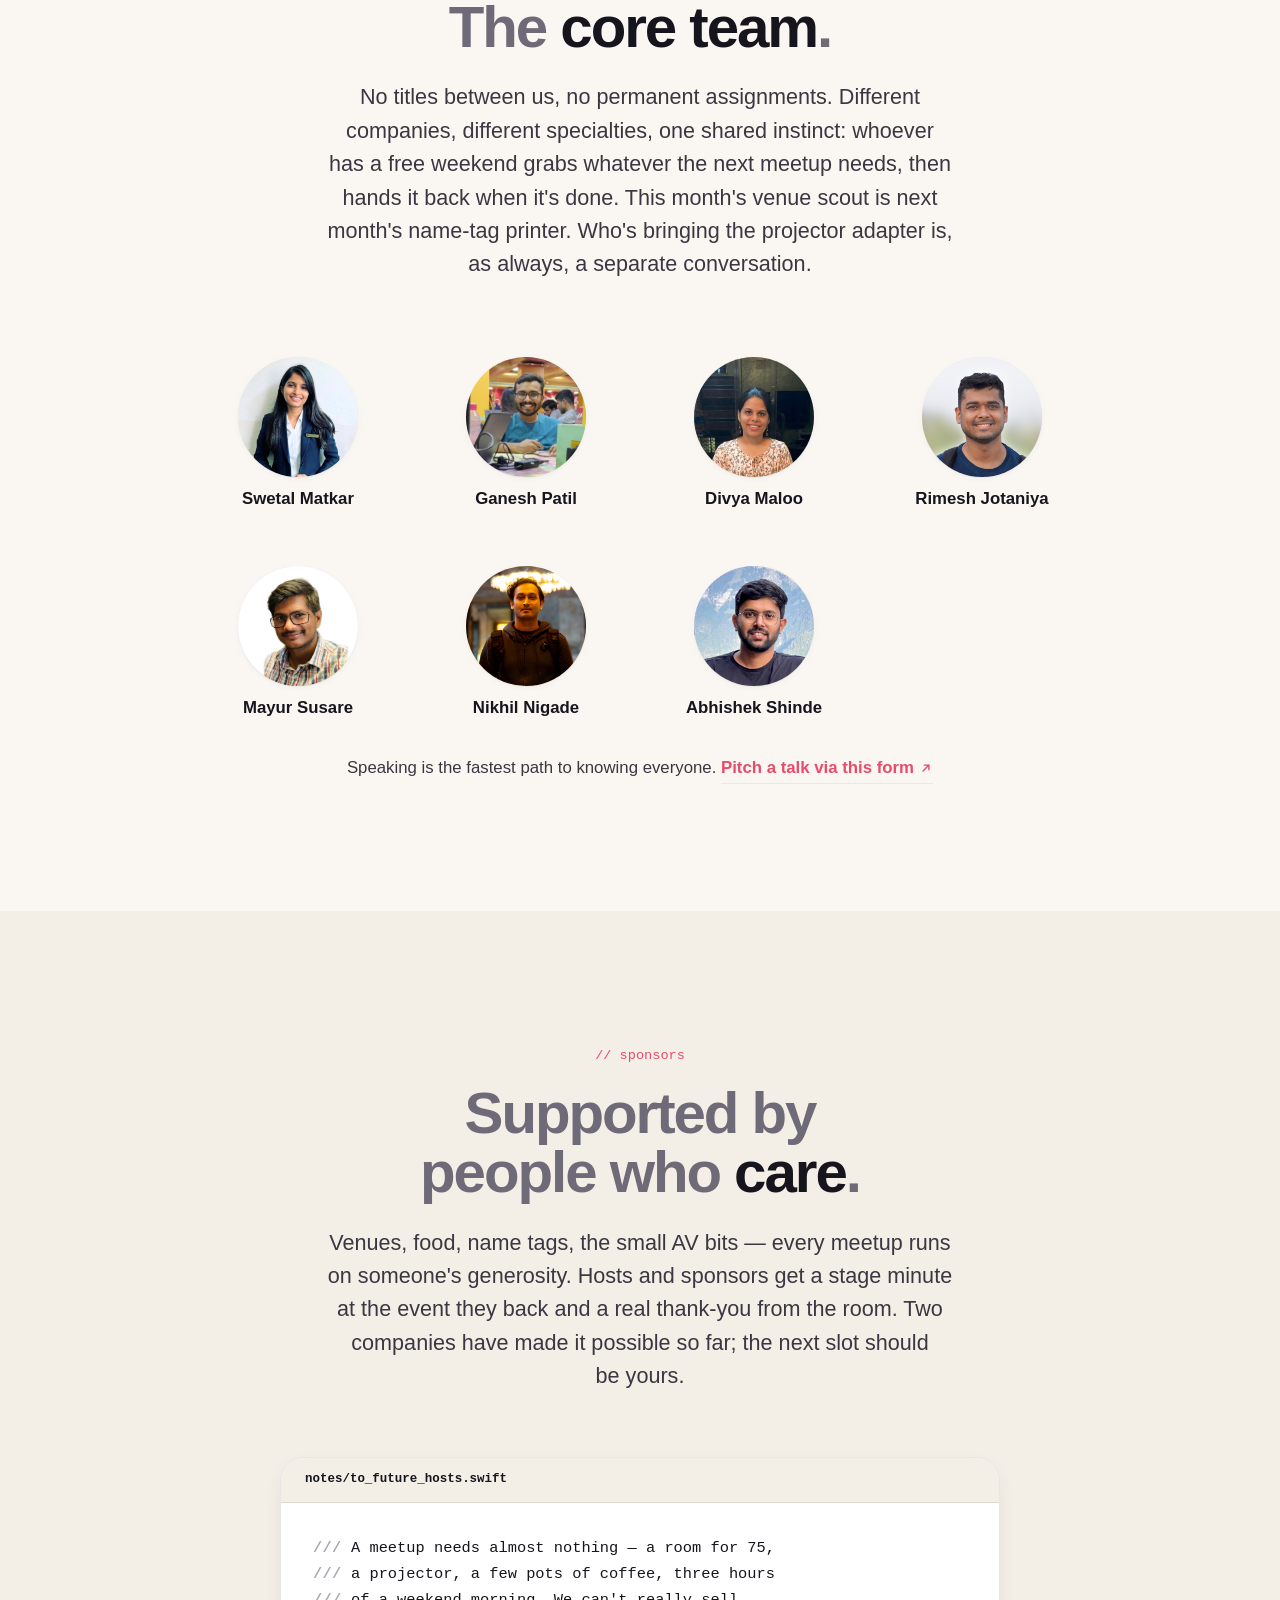
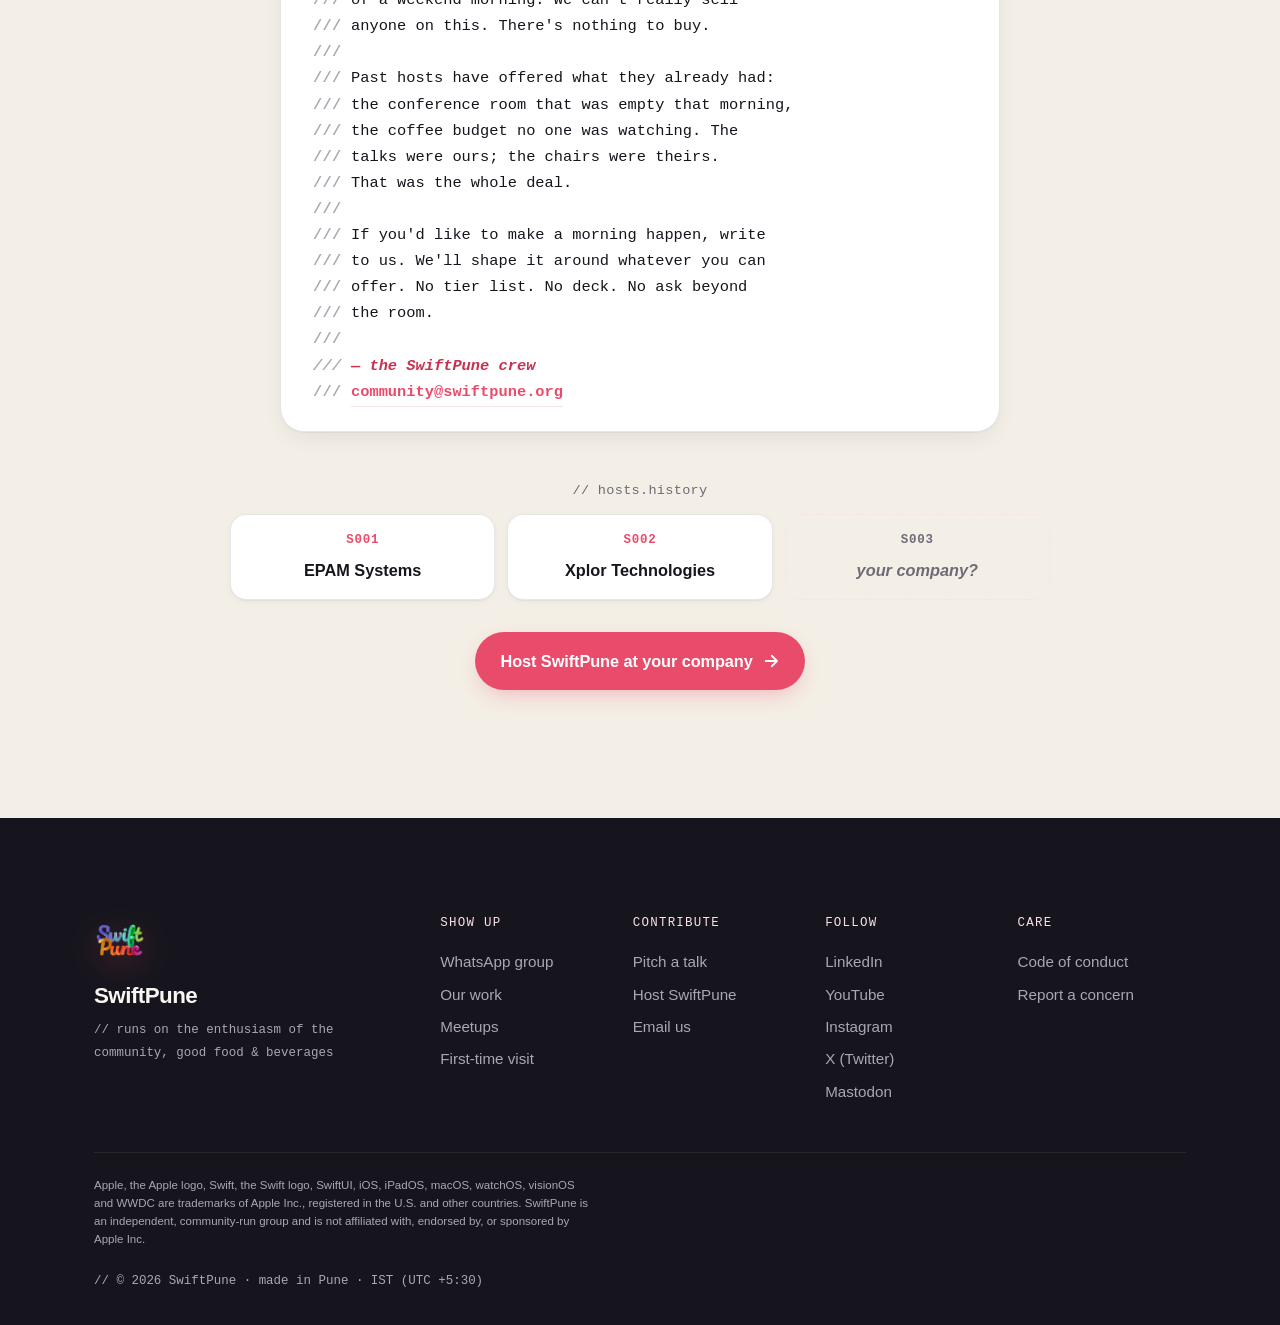
==== commit 632efc81: "Add YouTube to the footer Follow section Channel: youtube.com/@SwiftPune (where talk recordings live" ====
--- a/index.html
+++ b/index.html
@@ -952,6 +952,7 @@
             <div class="footer-col">
               <p class="footer-col__title">Follow</p>
               <a href="https://www.linkedin.com/company/swiftpune/" target="_blank" rel="noopener">LinkedIn</a>
+              <a href="https://www.youtube.com/@SwiftPune" target="_blank" rel="noopener">YouTube</a>
               <a href="https://www.instagram.com/swiftpune/" target="_blank" rel="noopener">Instagram</a>
               <a href="https://twitter.com/swiftpune" target="_blank" rel="noopener">X (Twitter)</a>
               <a href="https://mastodon.social/@swiftpune" target="_blank" rel="noopener">Mastodon</a>
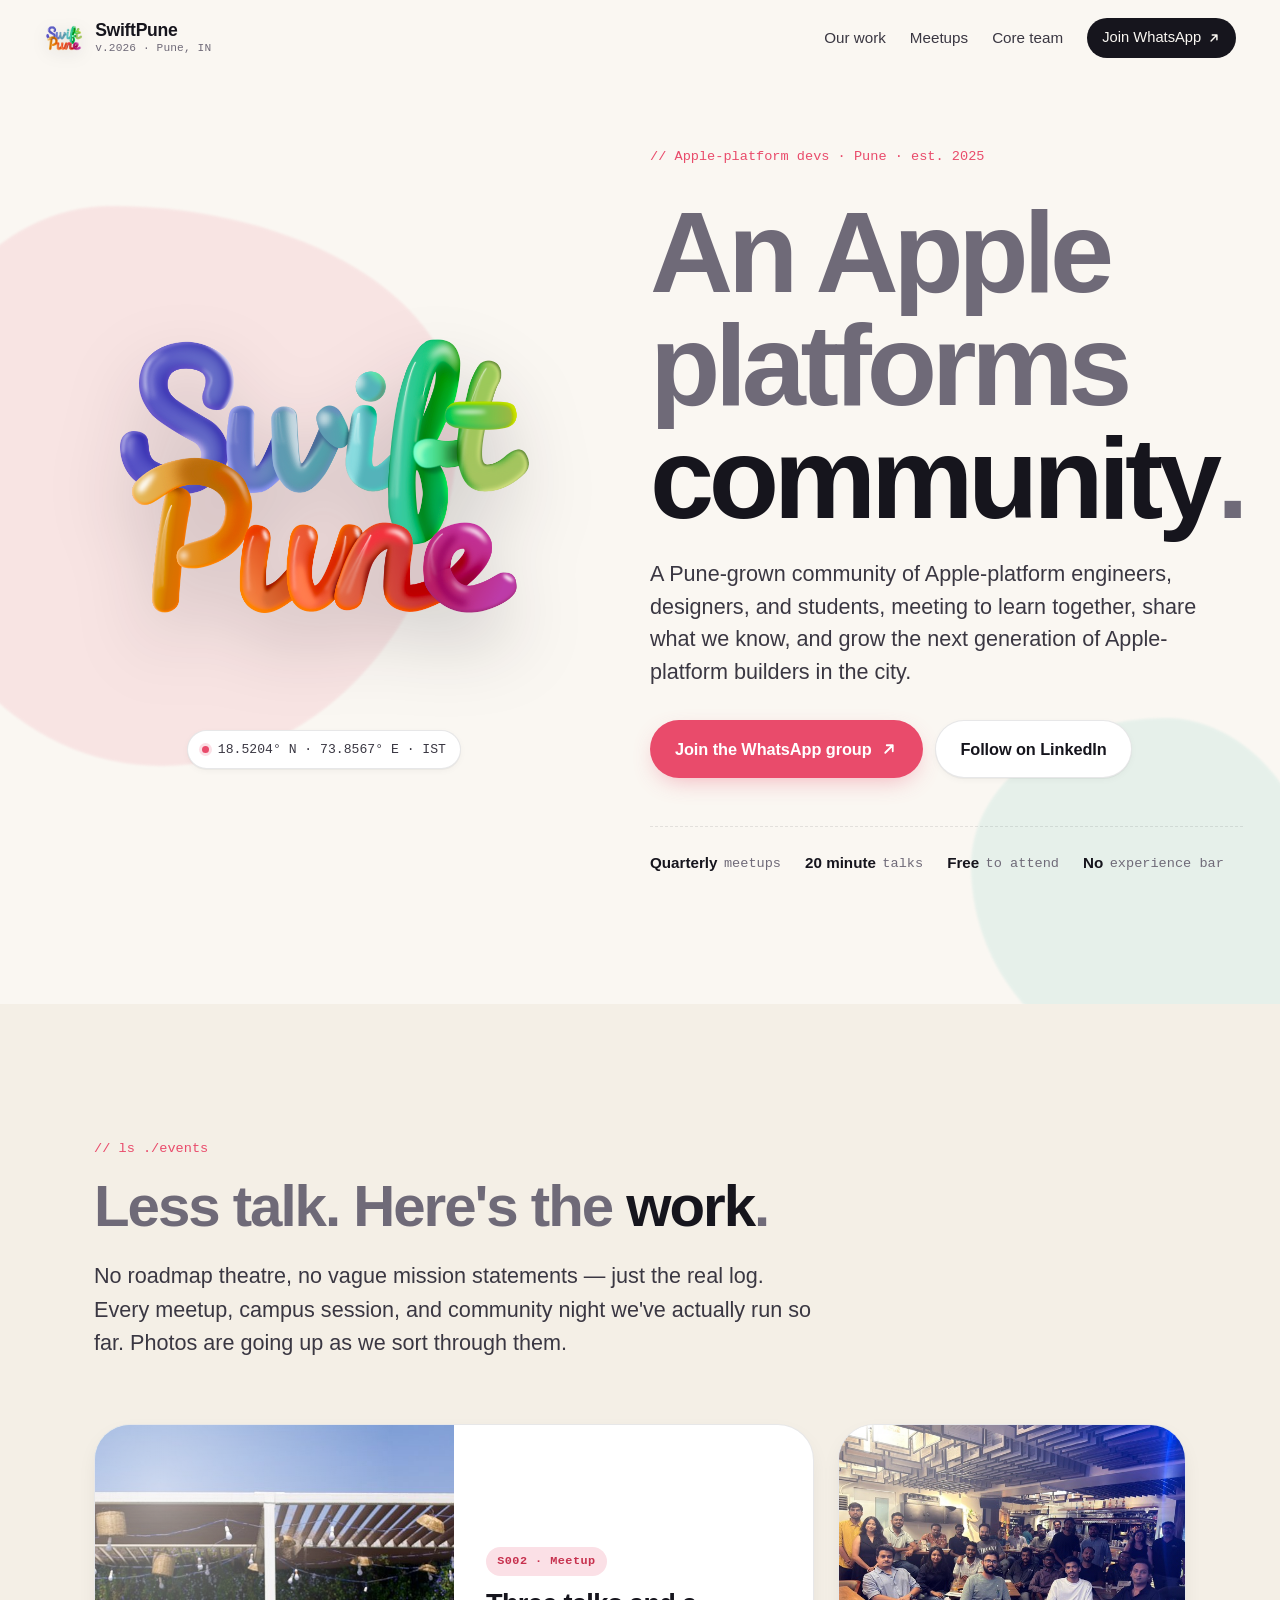
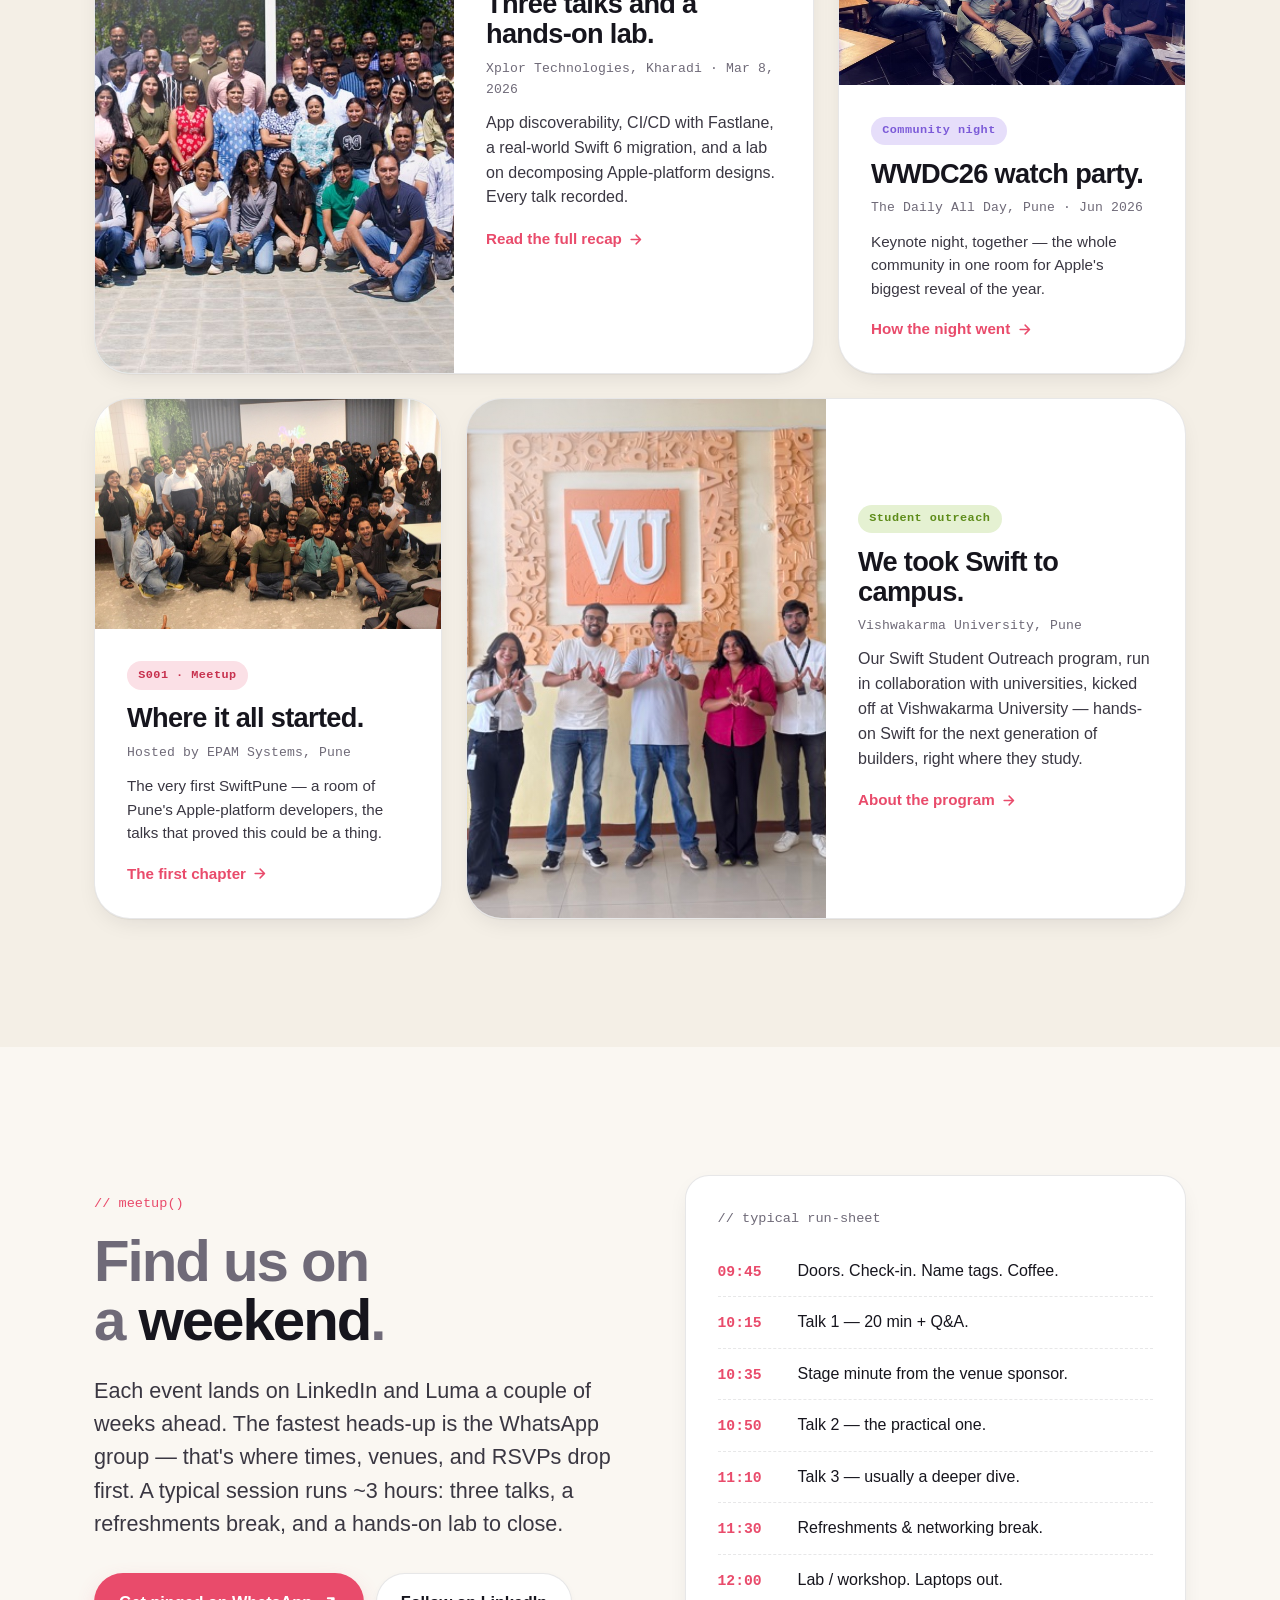
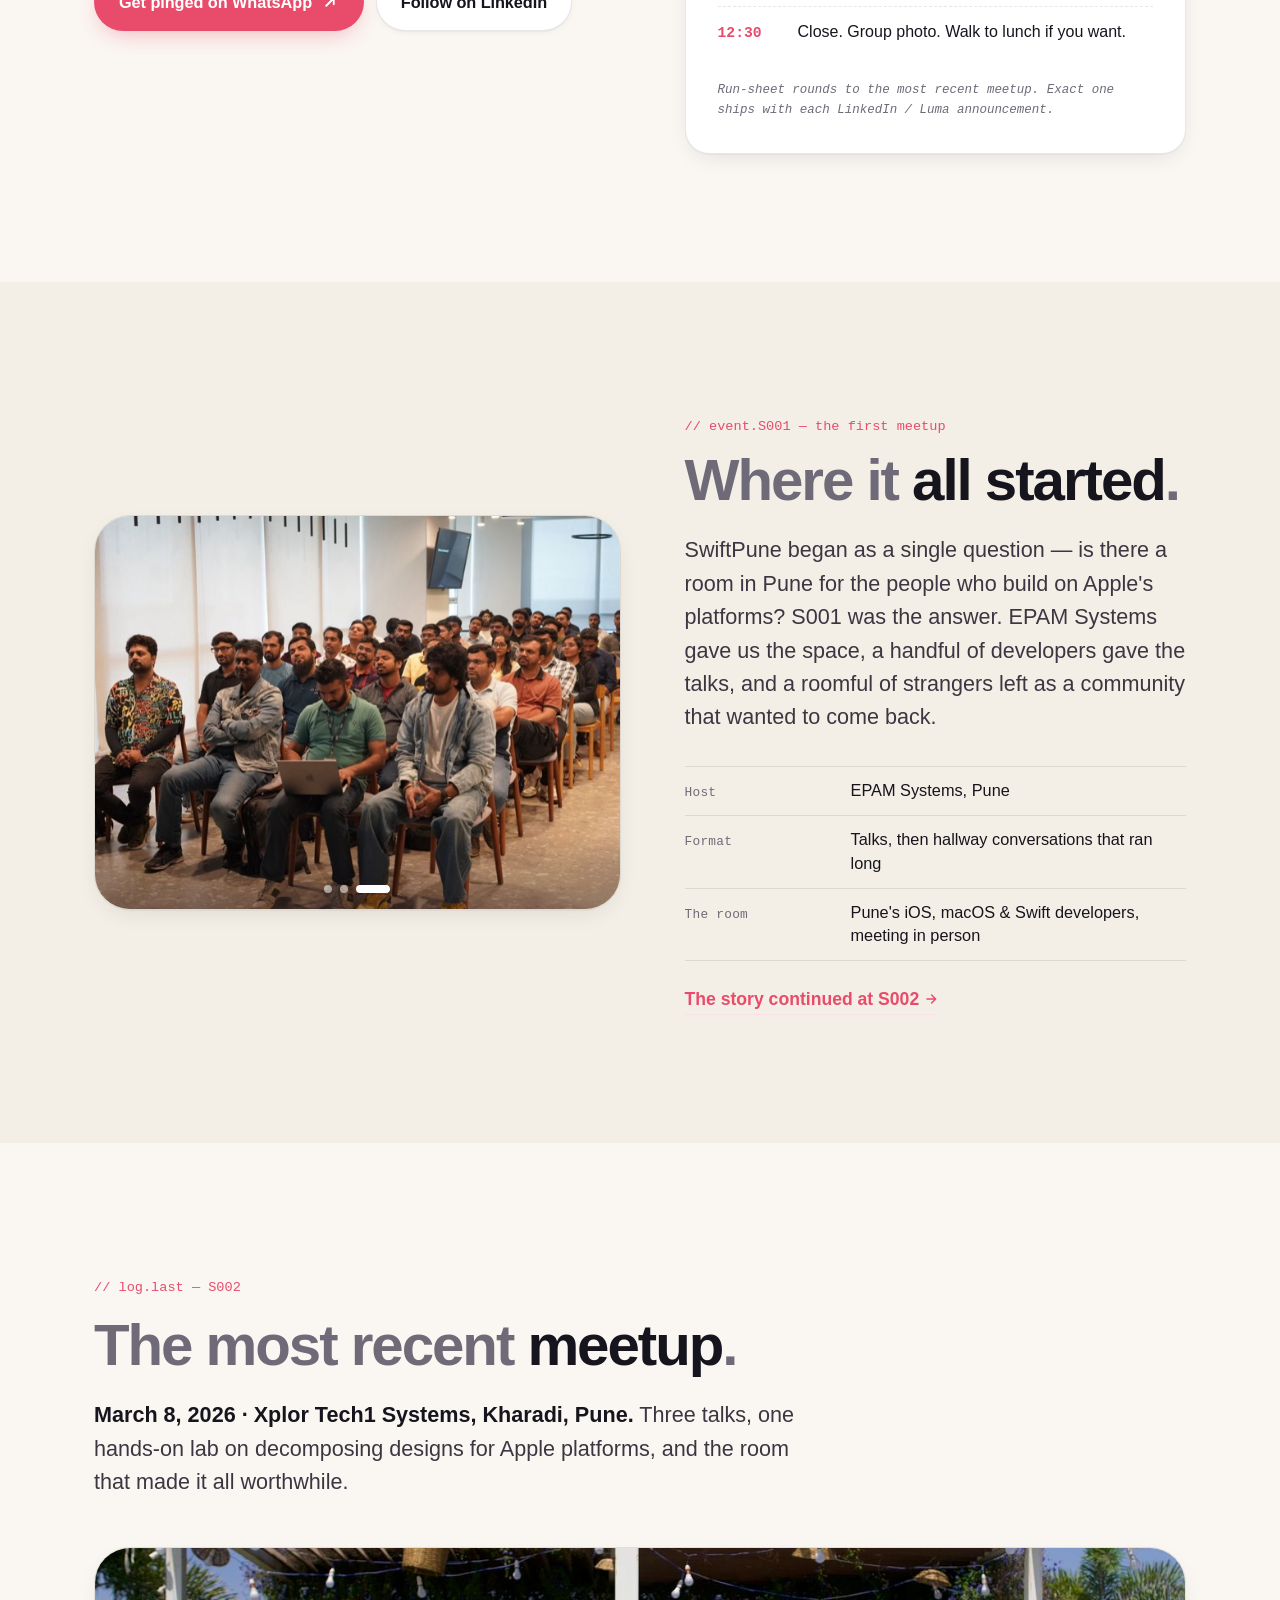
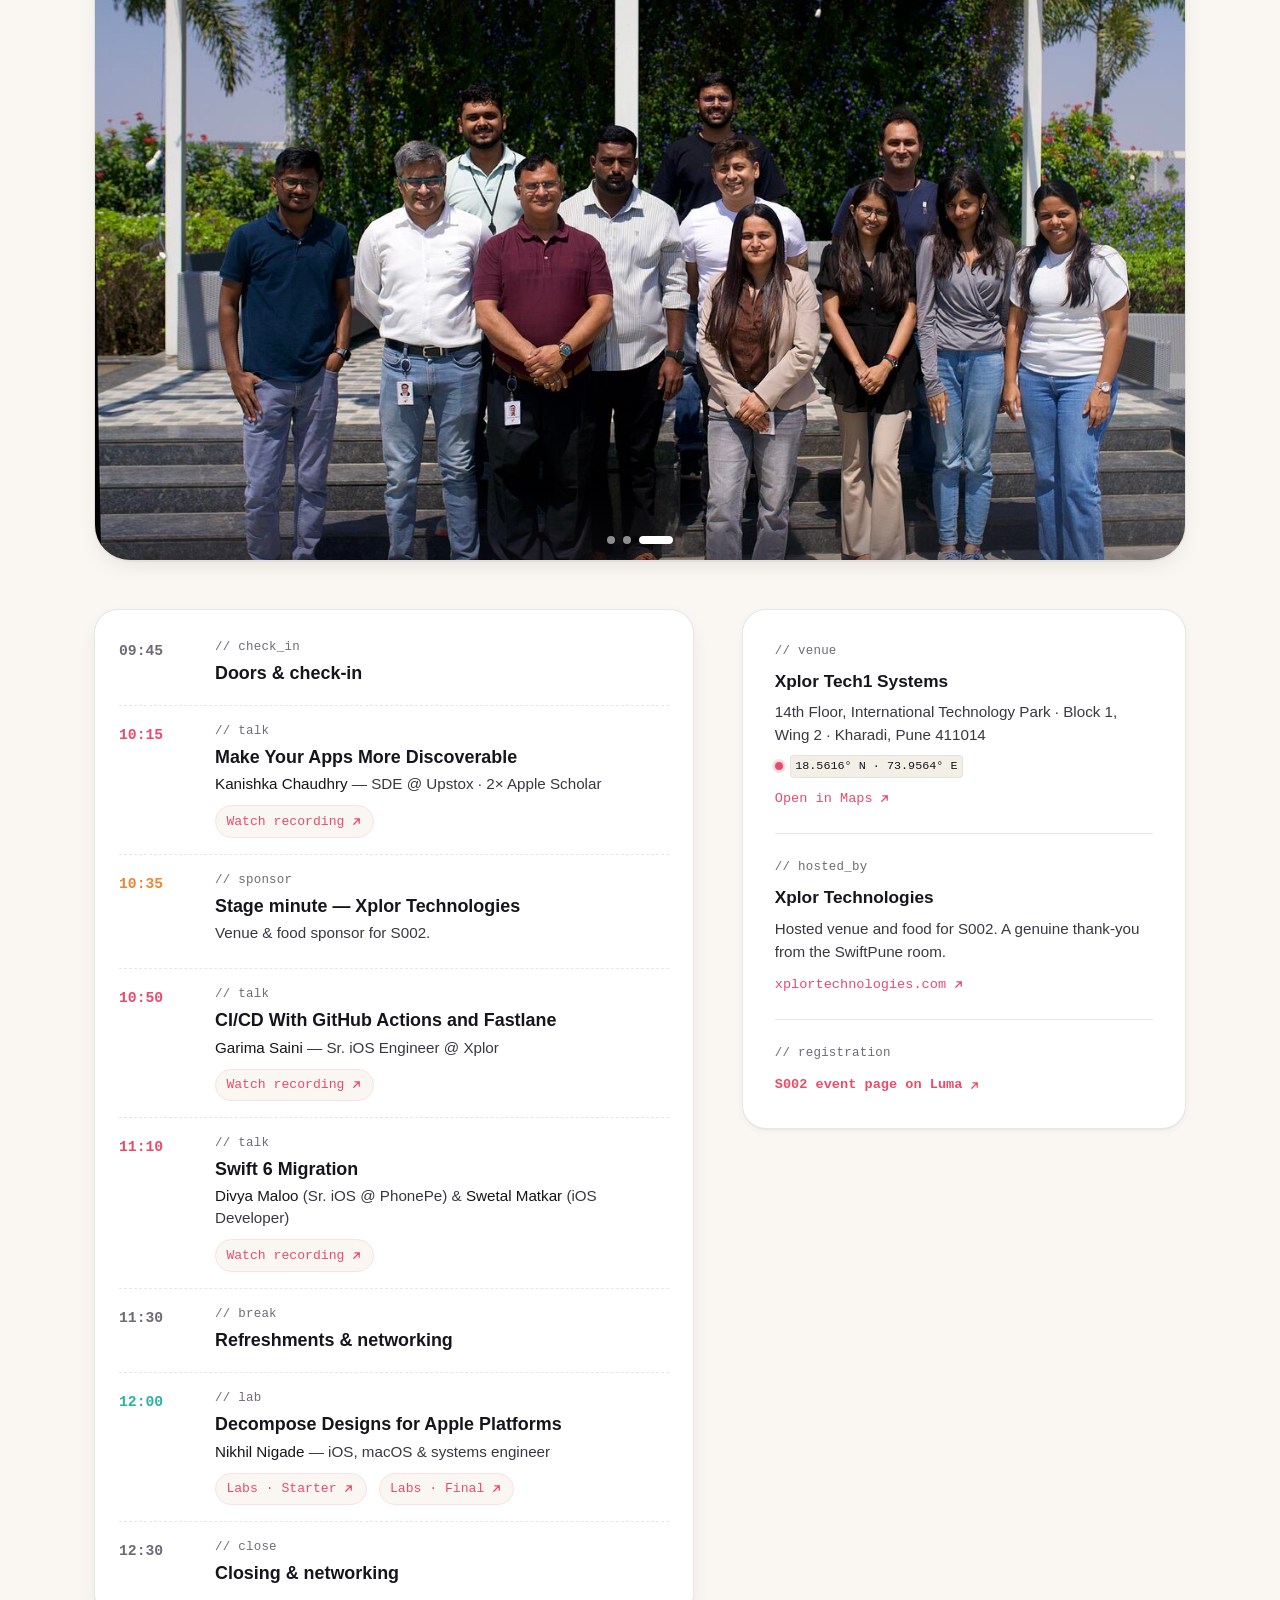
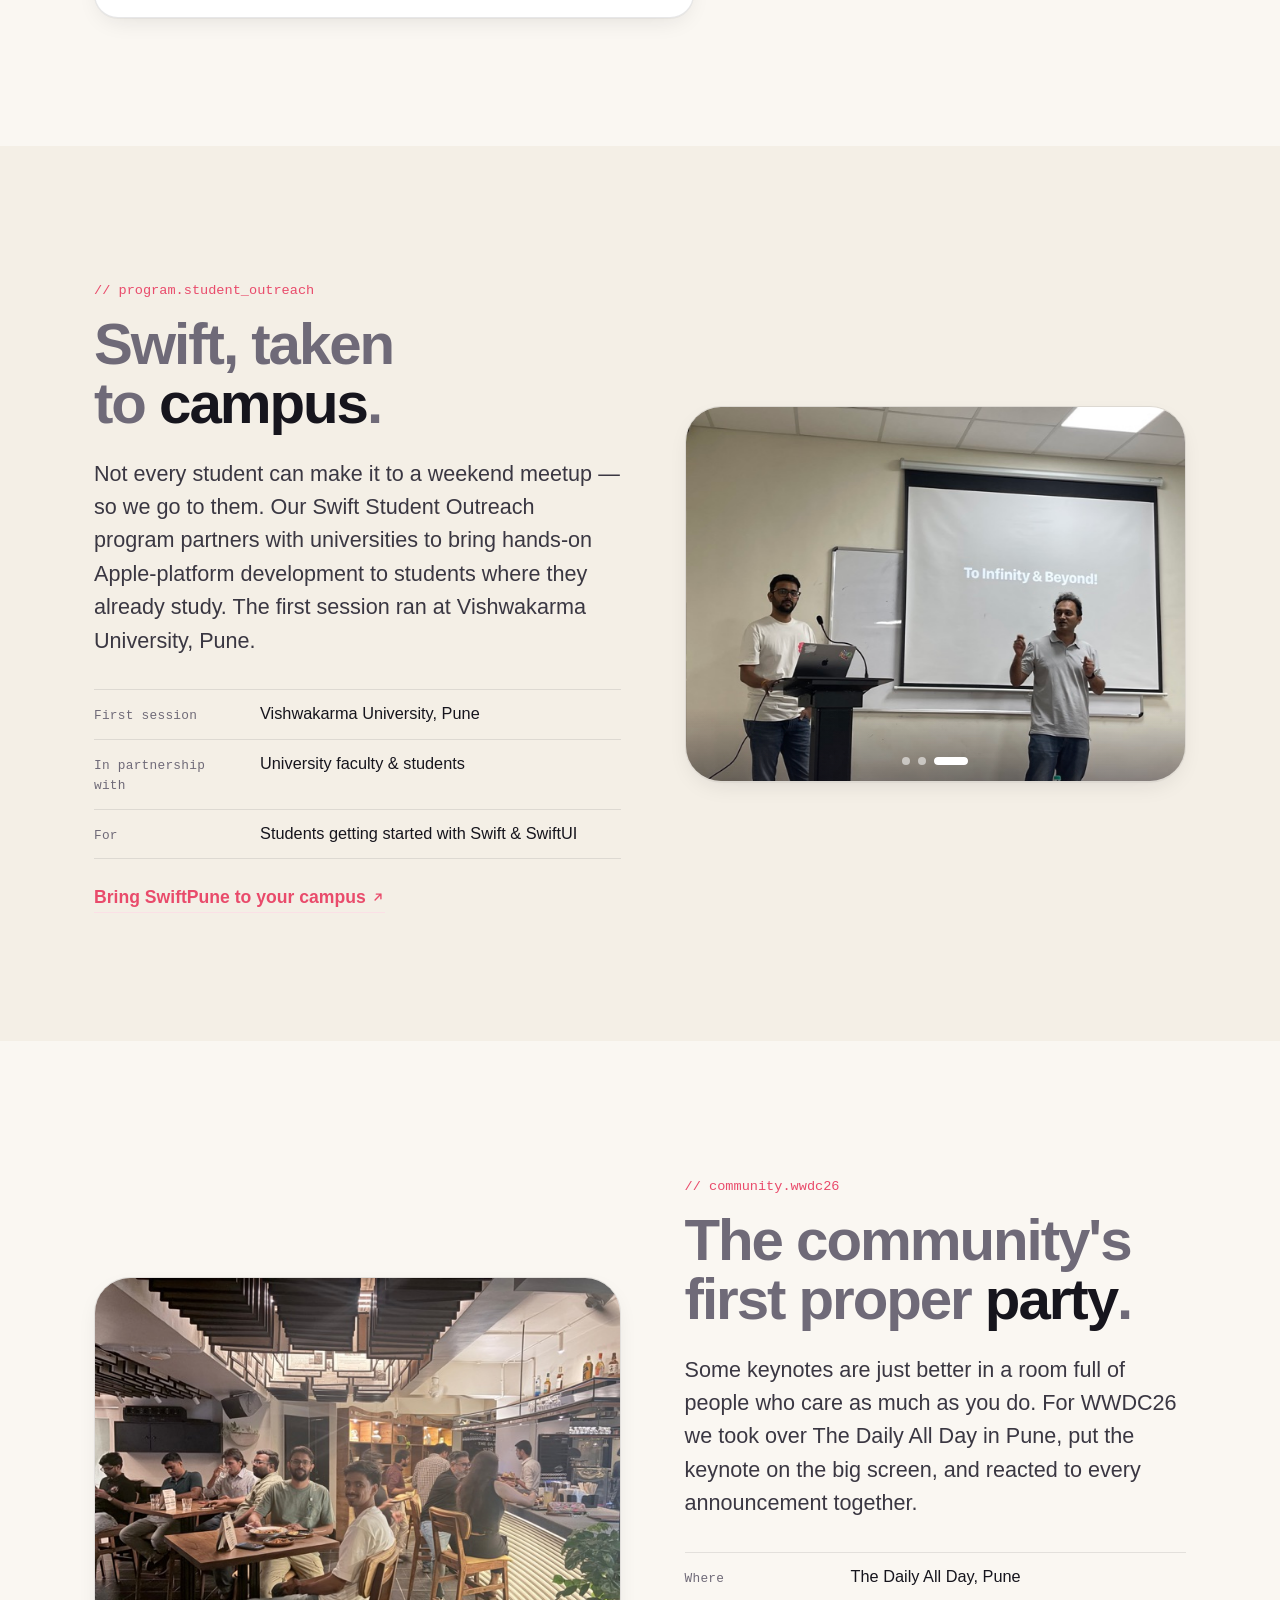
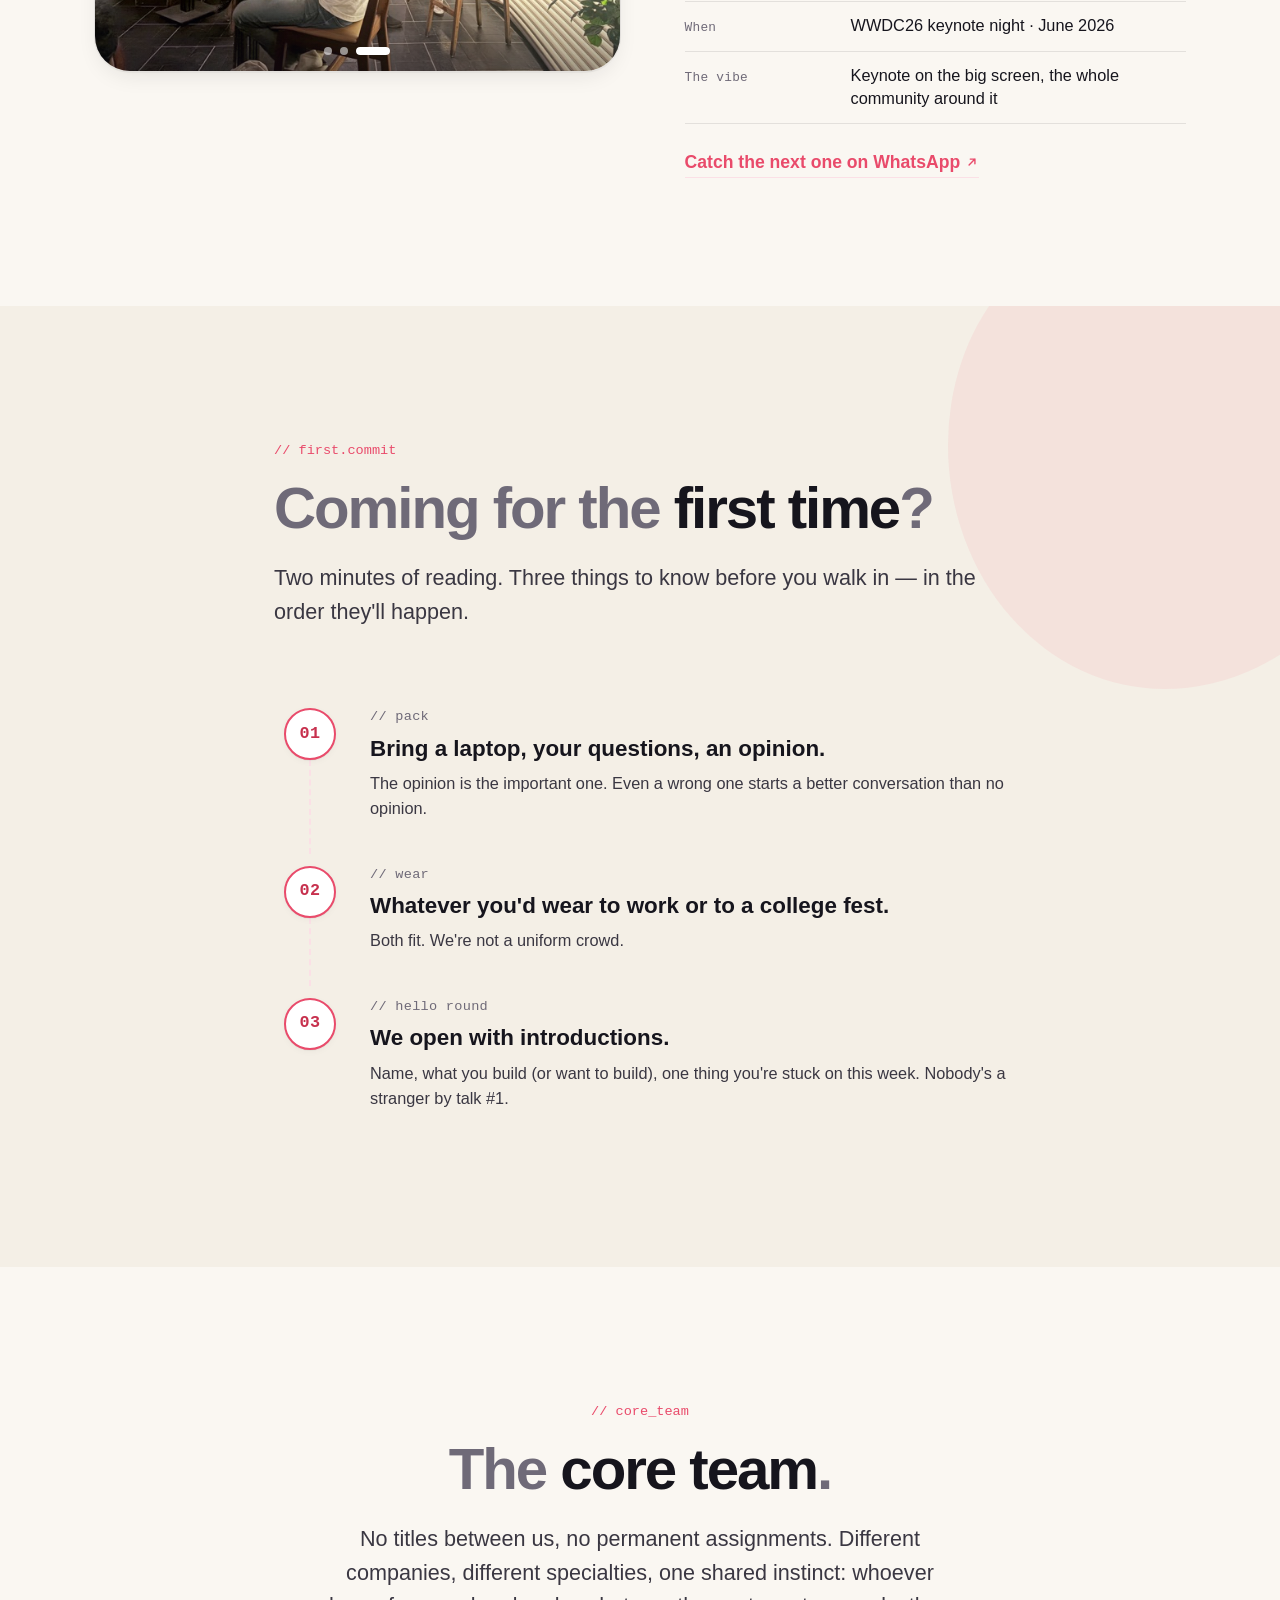
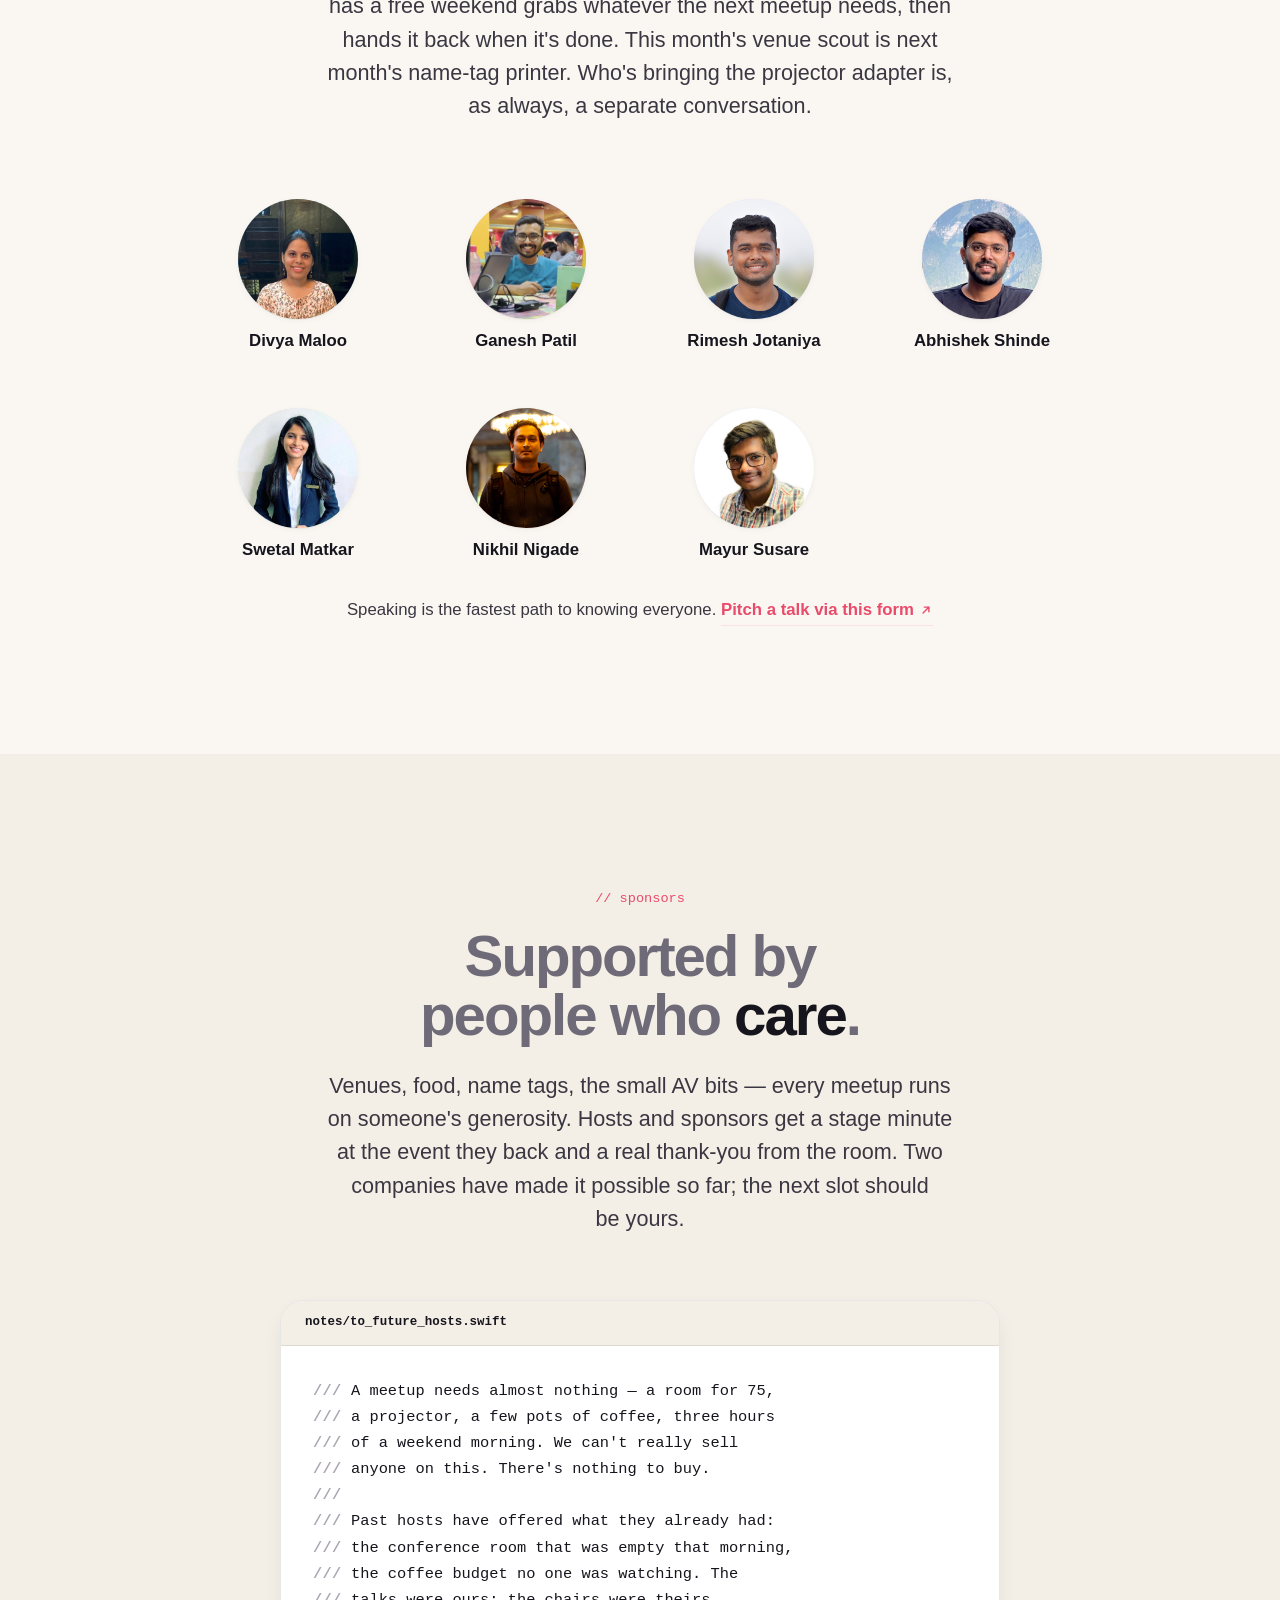
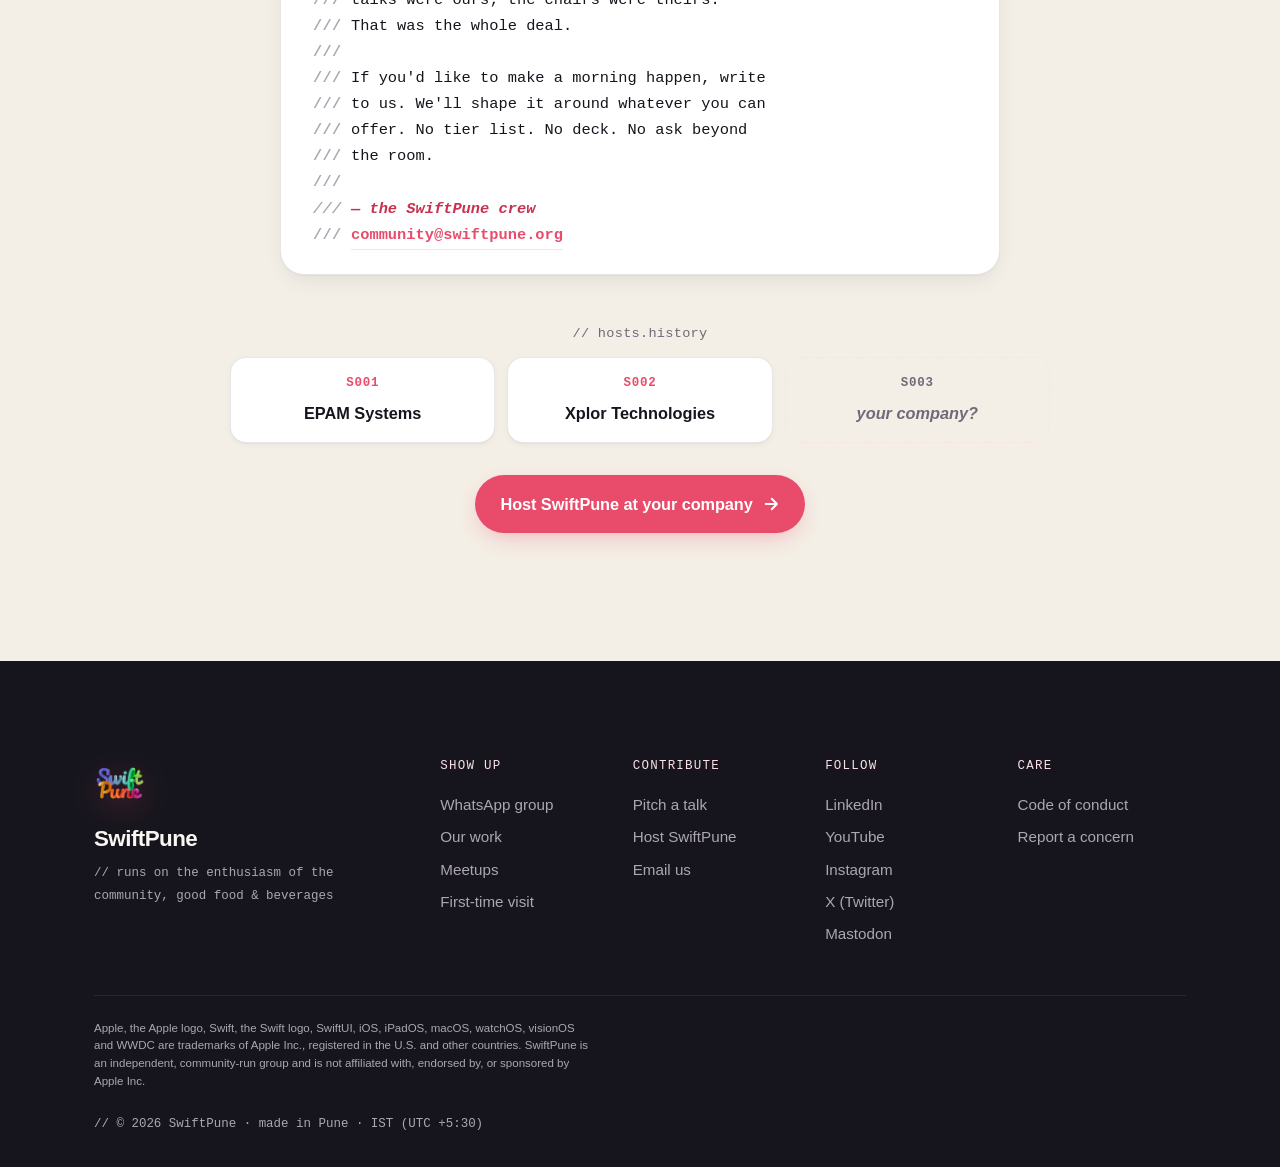
==== commit a2d6207a: "First-time section: drop the refreshments step Refreshments depend on a sponsor and aren't guarantee" ====
--- a/index.html
+++ b/index.html
@@ -720,7 +720,7 @@
               Coming for the <span class="ink">first time</span>?
             </h2>
             <p class="lead">
-              Two minutes of reading. Four things to know before you walk in
+              Two minutes of reading. Three things to know before you walk in
               — in the order they'll happen.
             </p>
           </header>
@@ -763,20 +763,6 @@
                 <p class="onboard__text">
                   Name, what you build (or want to build), one thing you're
                   stuck on this week. Nobody's a stranger by talk #1.
-                </p>
-              </div>
-            </li>
-
-            <li class="onboard__step">
-              <div class="onboard__rail" aria-hidden="true">
-                <span class="onboard__num">04</span>
-              </div>
-              <div class="onboard__body">
-                <p class="onboard__eyebrow">// on the house</p>
-                <h3 class="onboard__title">Refreshments are taken care of.</h3>
-                <p class="onboard__text">
-                  A spread to keep the morning going. Mention any dietary
-                  preferences or allergies on the RSVP and we'll sort it.
                 </p>
               </div>
             </li>
